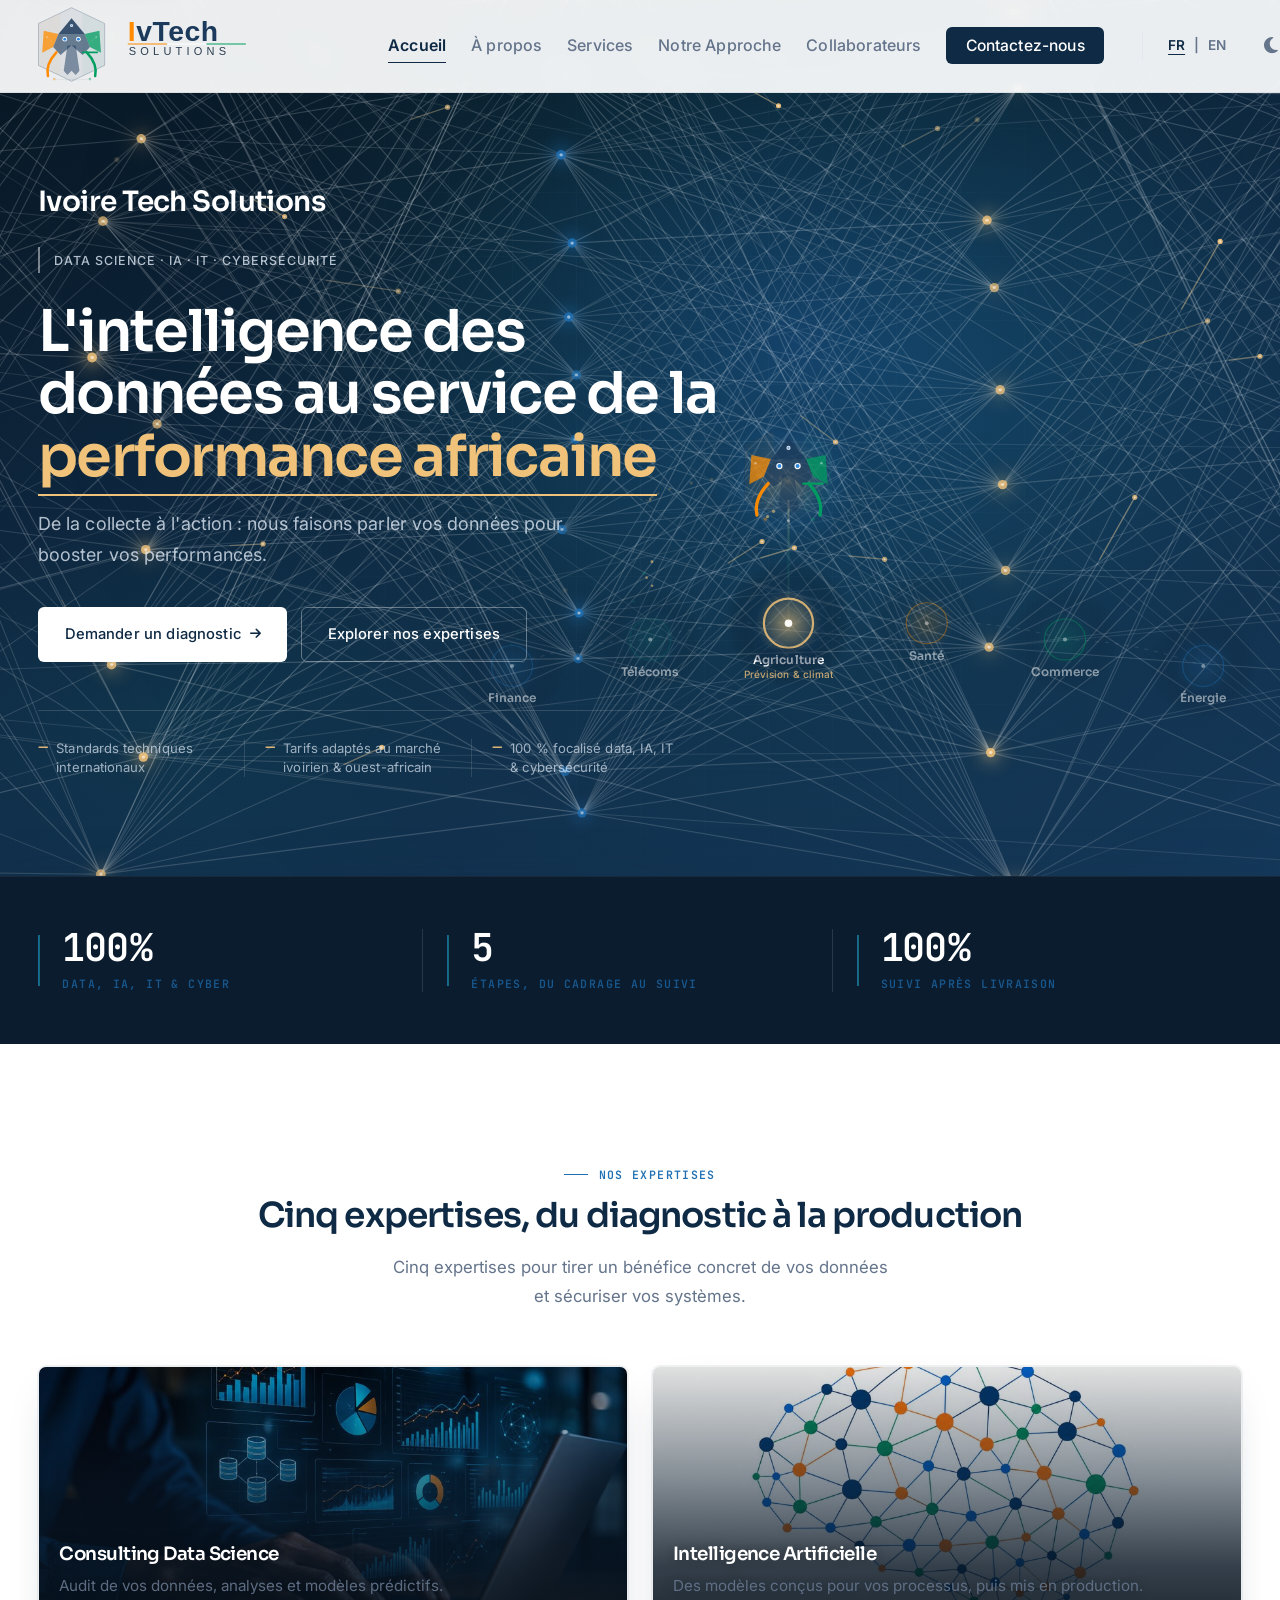
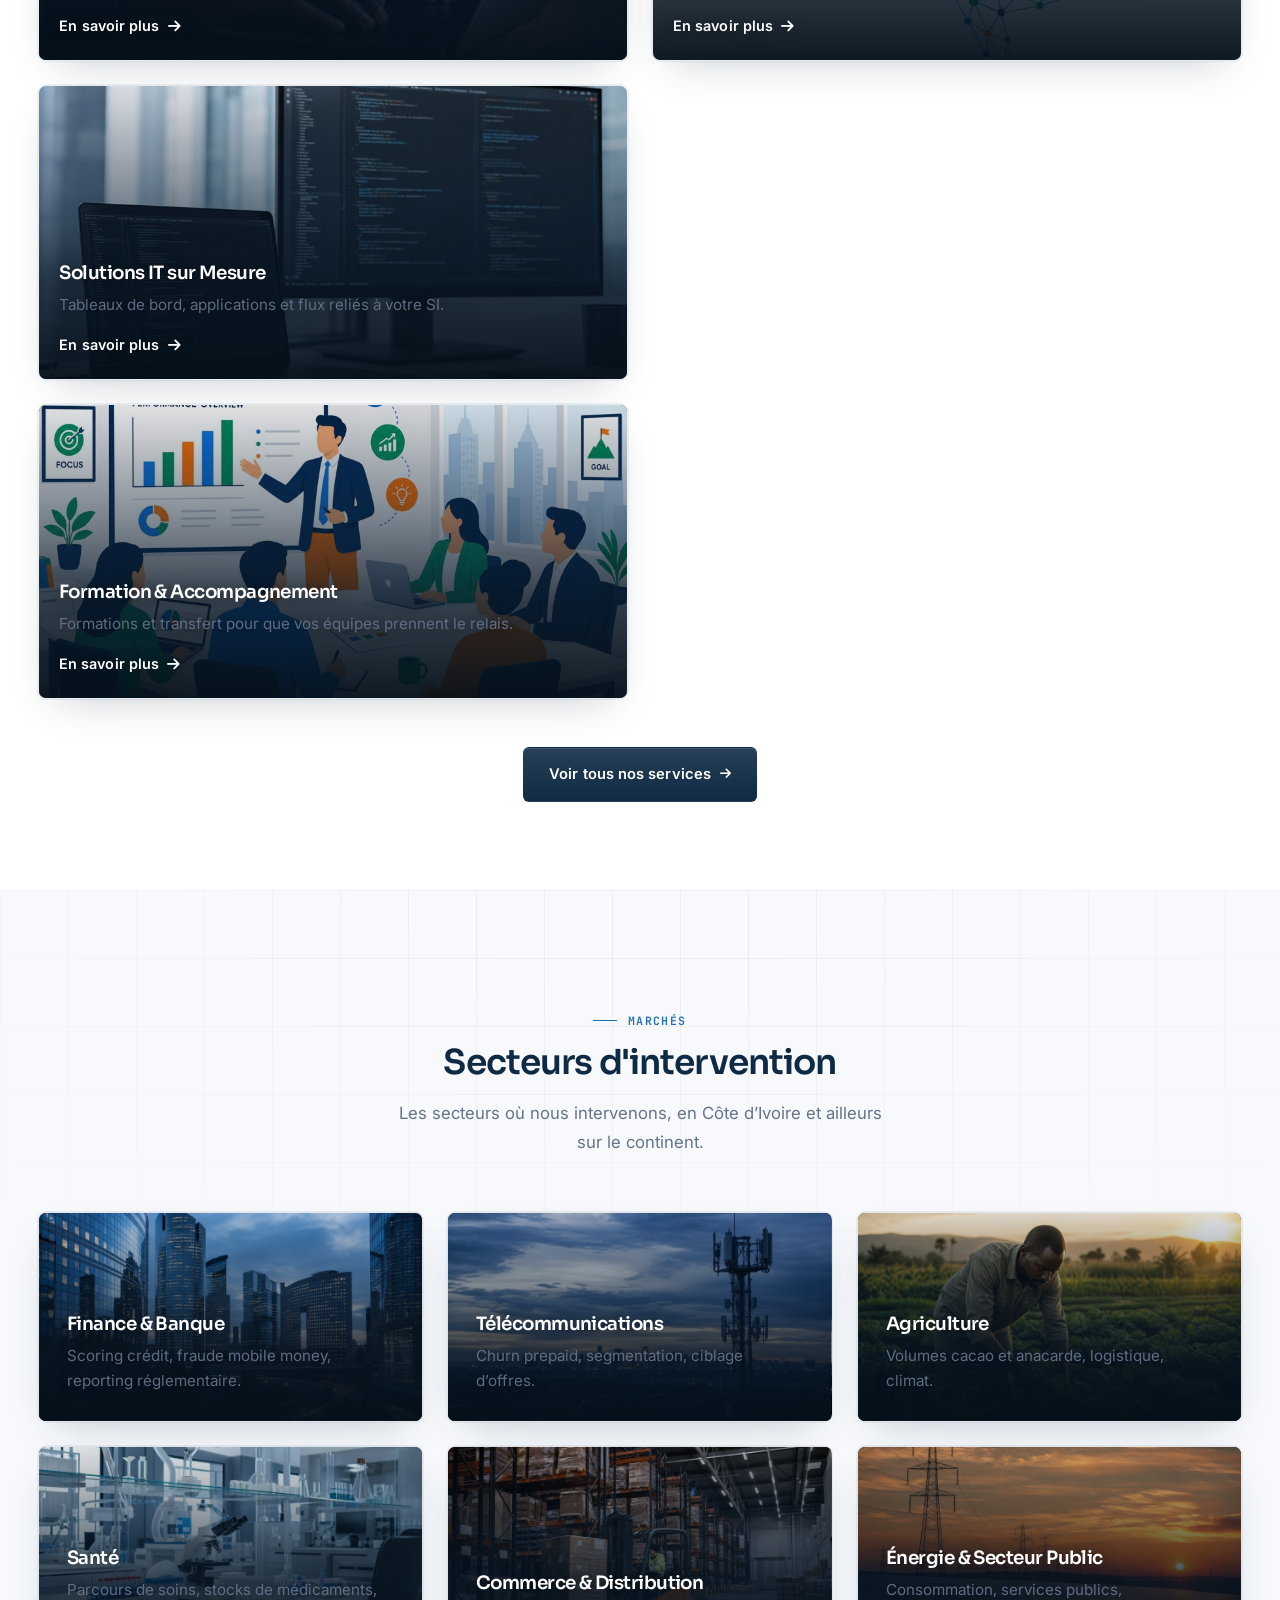
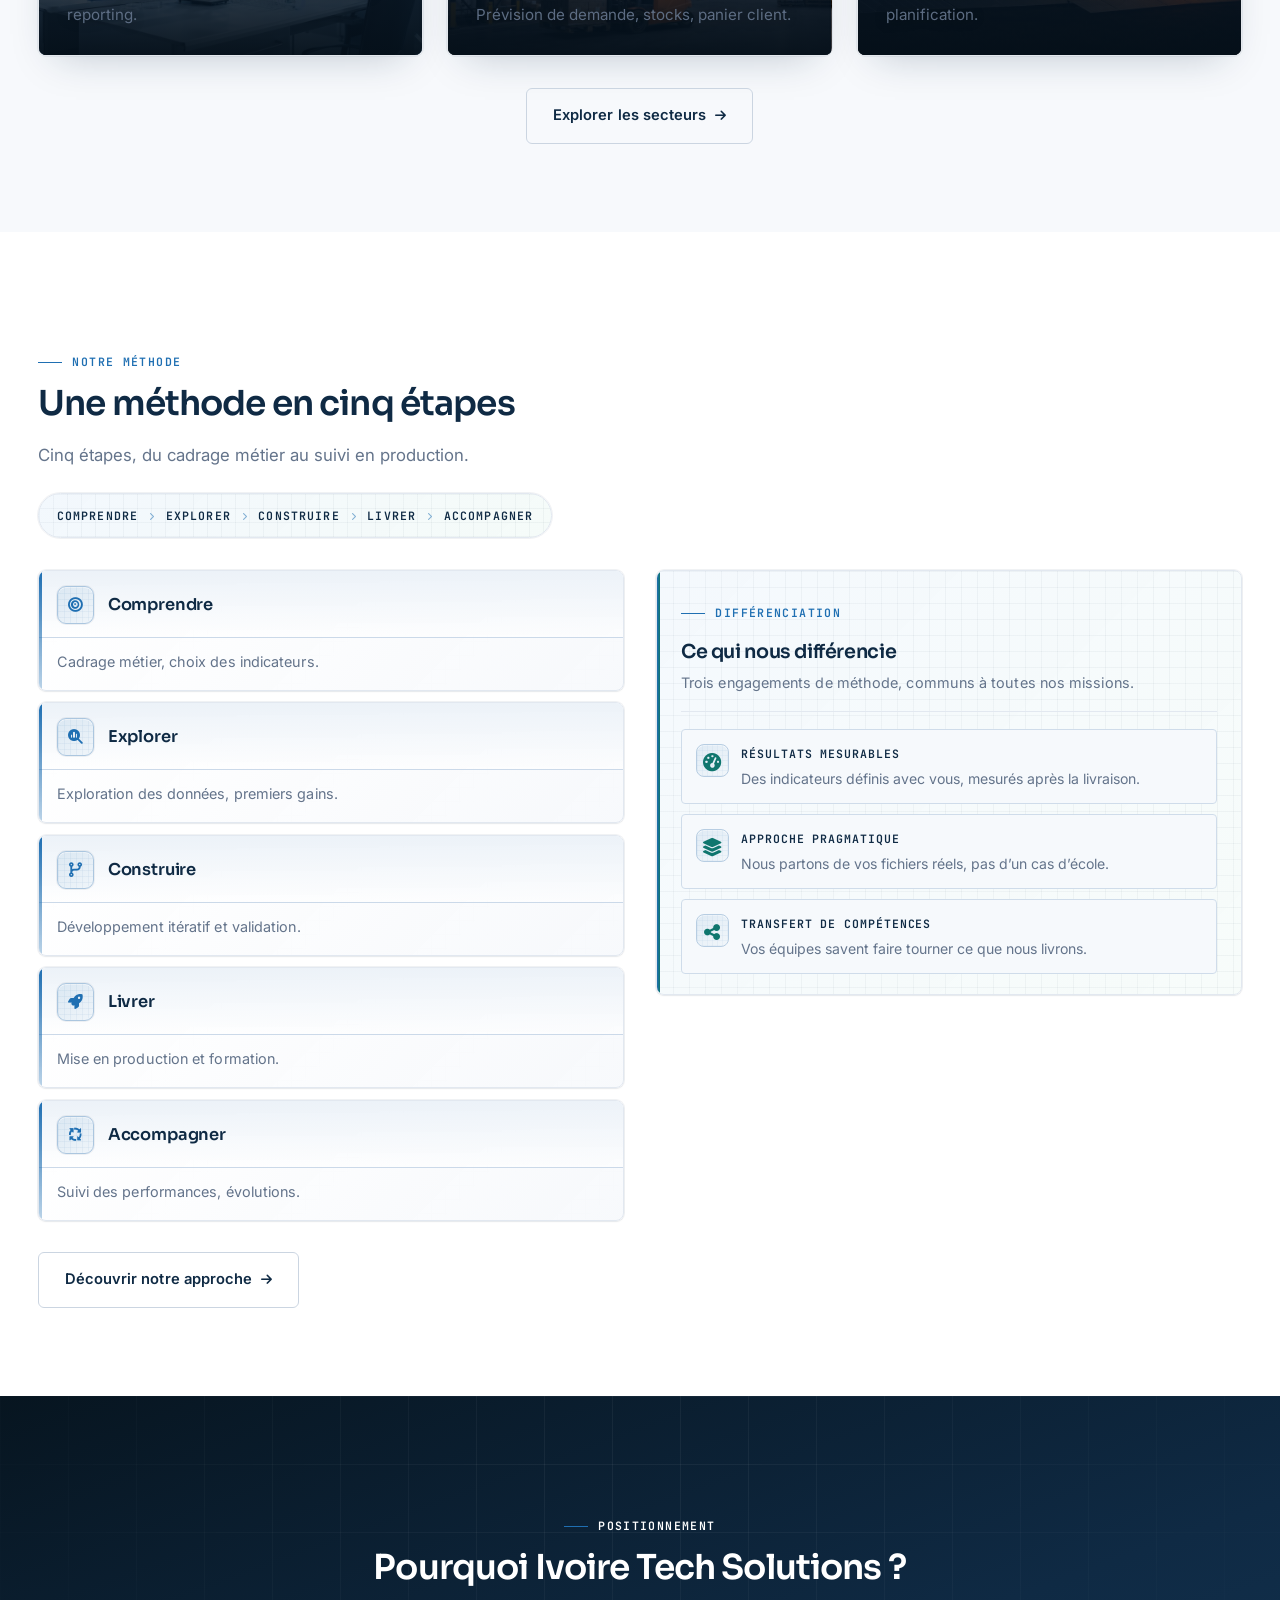
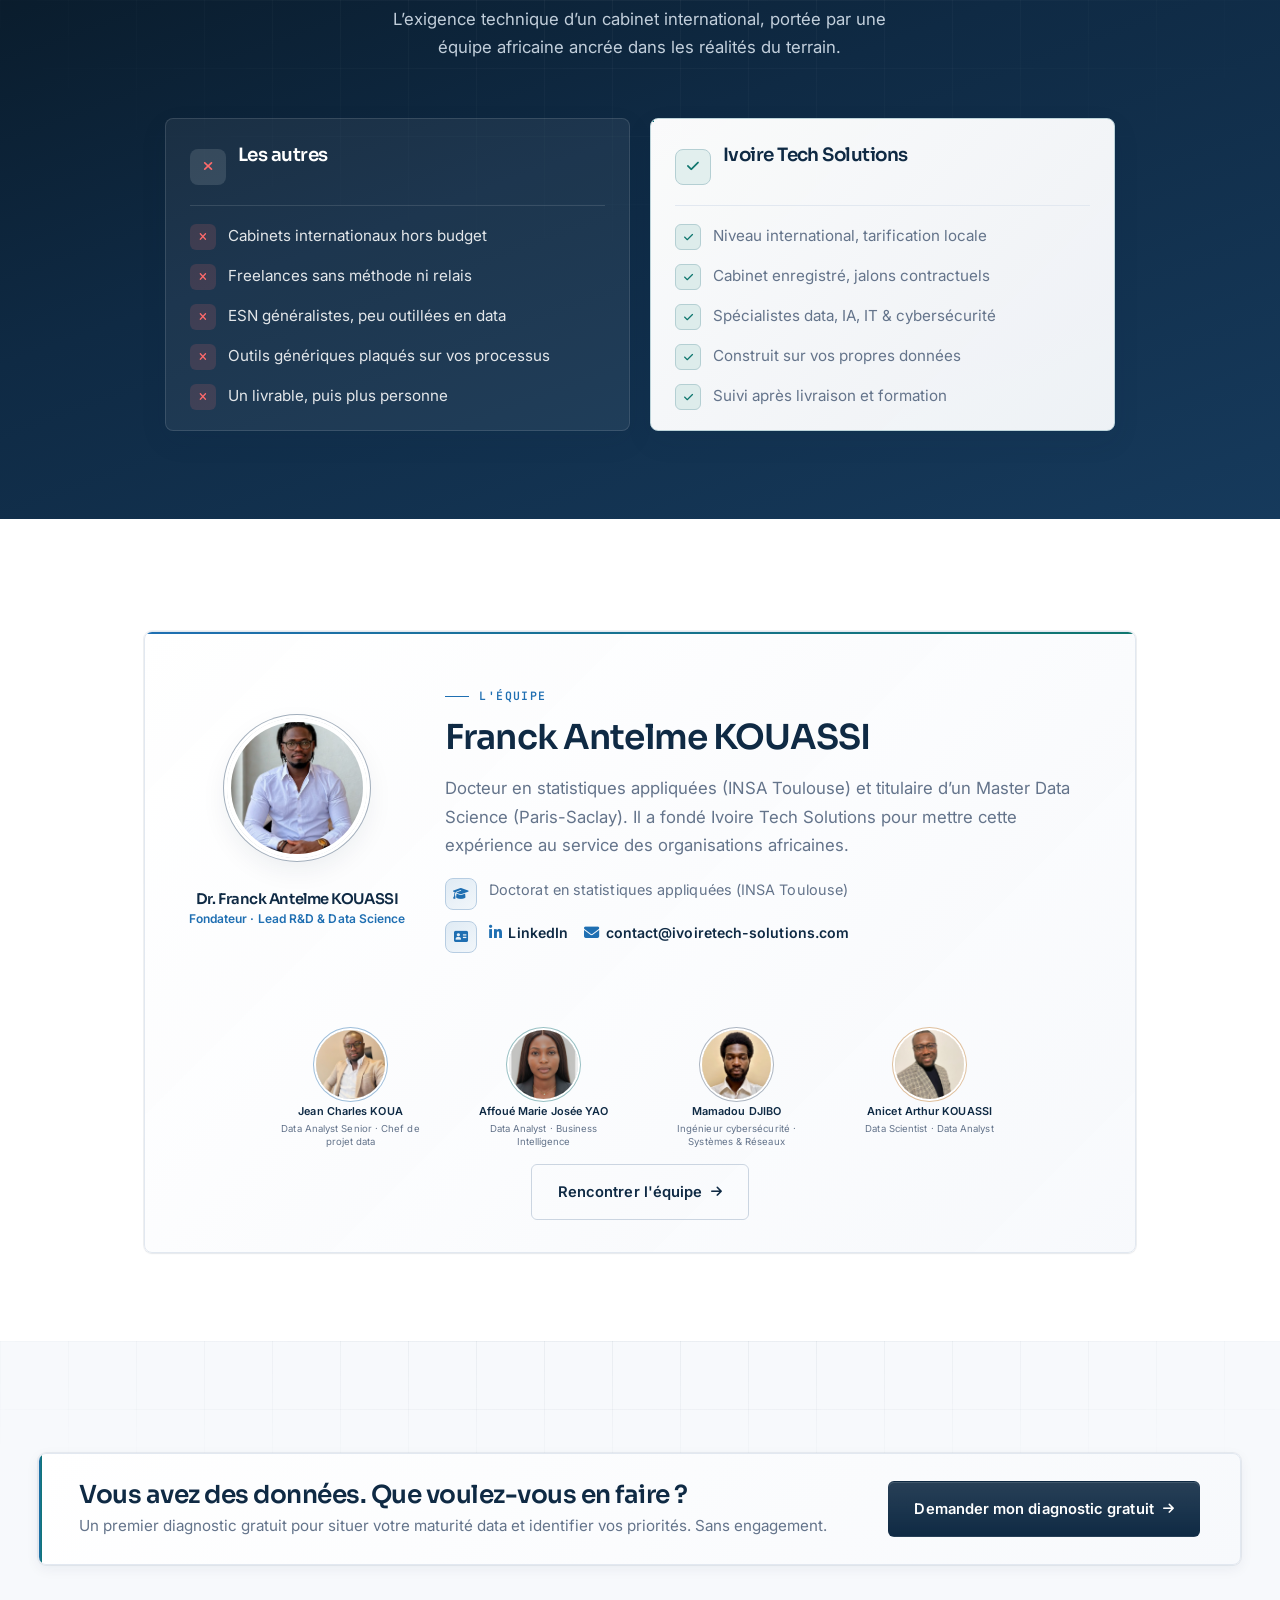
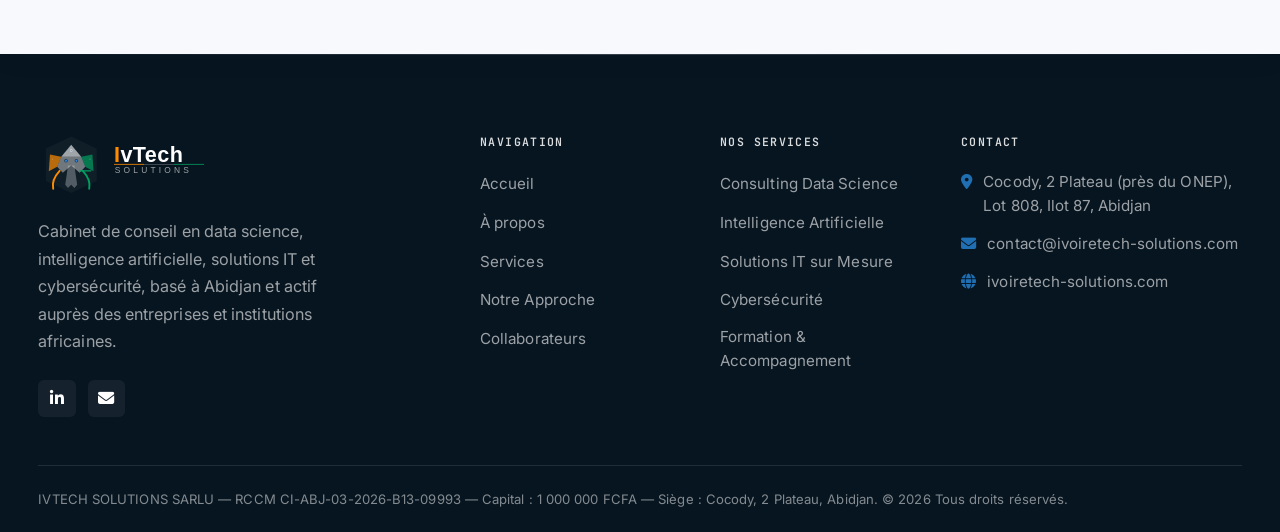
==== index.html @ dbf8f5e9 "Add GA4 and on-page SEO so Analytics can detect the live tag. Install the measurement ID, hreflang, " ====
<!DOCTYPE html>
<html lang="fr">
<head>
    <meta charset="UTF-8">
    <meta name="viewport" content="width=device-width, initial-scale=1.0">
    <title>Ivoire Tech Solutions — Data Science, IA, IT & Cybersécurité à Abidjan</title>
    <meta name="description" content="Cabinet de conseil en data science, IA, solutions IT et cybersécurité basé à Abidjan. Nous accompagnons banques, télécoms, agro-industries, santé, distribution et secteur public en Côte d'Ivoire et en Afrique.">
    <meta name="author" content="Ivoire Tech Solutions">
    <meta name="theme-color" content="#1B3A5C">
    <link rel="canonical" href="https://ivoiretech-solutions.com/">
    <link rel="alternate" hreflang="fr" href="https://ivoiretech-solutions.com/">
    <link rel="alternate" hreflang="en" href="https://ivoiretech-solutions.com/">
    <link rel="alternate" hreflang="x-default" href="https://ivoiretech-solutions.com/">

    <!-- Google Analytics 4 -->
    <script async src="https://www.googletagmanager.com/gtag/js?id=G-QCHPCYMG7C"></script>
    <script>
      window.dataLayer = window.dataLayer || [];
      function gtag(){dataLayer.push(arguments);}
      gtag('js', new Date());
      gtag('config', 'G-QCHPCYMG7C');
    </script>

    <!-- Open Graph / Twitter -->
    <meta property="og:type" content="website">
    <meta property="og:title" content="Ivoire Tech Solutions — L'intelligence des données au service de la performance africaine">
    <meta property="og:description" content="Data science, intelligence artificielle, solutions IT et cybersécurité sur mesure pour les entreprises africaines. Basé à Abidjan, Côte d'Ivoire.">
    <meta property="og:url" content="https://ivoiretech-solutions.com/">
    <meta property="og:image" content="https://ivoiretech-solutions.com/assets/images/og-banner.jpg">
    <meta property="og:image:width" content="1200">
    <meta property="og:image:height" content="630">
    <meta property="og:locale" content="fr_FR">
    <meta name="twitter:card" content="summary_large_image">
    <meta name="twitter:title" content="Ivoire Tech Solutions — Data Science, IA, IT & Cybersécurité">
    <meta name="twitter:description" content="L'intelligence des données au service de la performance africaine.">
    <meta name="twitter:image" content="https://ivoiretech-solutions.com/assets/images/og-banner.jpg">

    <!-- Favicon -->
    <link rel="icon" type="image/svg+xml" href="assets/images/IvTech-Logo-Favicon.svg">

    <!-- Fonts -->
    <link rel="preconnect" href="https://fonts.googleapis.com">
    <link rel="preconnect" href="https://fonts.gstatic.com" crossorigin>
    <link href="https://fonts.googleapis.com/css2?family=Inter:wght@400;500;600;700&family=JetBrains+Mono:wght@400;500;600&family=Sora:wght@600;700;800&display=swap" rel="stylesheet">

    <link rel="preconnect" href="https://cdnjs.cloudflare.com" crossorigin>

    <!-- Font Awesome -->
    <link rel="stylesheet" href="https://cdnjs.cloudflare.com/ajax/libs/font-awesome/6.5.1/css/all.min.css">

    <!-- CSS -->
    <link rel="stylesheet" href="assets/css/style.css?v=20260825-cvpagepage">

    <!-- Données structurées -->
    <script type="application/ld+json">
    {
      "@context": "https://schema.org",
      "@type": "ProfessionalService",
      "name": "Ivoire Tech Solutions",
      "legalName": "IVTECH SOLUTIONS",
      "description": "Cabinet de consulting spécialisé en data science, intelligence artificielle, solutions IT sur mesure et cybersécurité.",
      "url": "https://ivoiretech-solutions.com/",
      "logo": "https://ivoiretech-solutions.com/assets/images/IvTech-Logo-Symbole-Couleur.svg",
      "identifier": {
        "@type": "PropertyValue",
        "propertyID": "RCCM",
        "value": "CI-ABJ-03-2026-B13-09993"
      },
      "contactPoint": { "@type": "ContactPoint", "contactType": "customer service", "url": "https://ivoiretech-solutions.com/contact.html" },
      "founder": { "@type": "Person", "name": "Dr. Franck Antelme KOUASSI" },
      "areaServed": ["Côte d'Ivoire", "Afrique de l'Ouest", "Afrique francophone"],
      "address": {
        "@type": "PostalAddress",
        "streetAddress": "2 Plateau, près du ONEP, Lot 808, Ilot 87",
        "addressLocality": "Cocody, Abidjan",
        "addressCountry": "CI"
      },
      "sameAs": [
        "https://www.linkedin.com/company/ivtech-solutions",
        "https://www.linkedin.com/in/FAKouassi"
      ]
    }
    </script>
</head>
<body>
    <a class="skip-link" href="#main-content">Aller au contenu</a>
    <!-- Header -->
    <header class="header" id="header">
        <div class="container">
            <nav class="nav" aria-label="Navigation principale">
                <a href="index.html" class="nav__logo" aria-label="Accueil Ivoire Tech Solutions">
                    <img src="assets/images/IvTech-Logo-Horizontal-Couleur.svg" alt="Ivoire Tech Solutions" width="220" height="82" decoding="async">
                </a>
                <div class="nav__menu" id="nav-menu">
                    <ul class="nav__list">
                        <li class="nav__item"><a href="index.html" class="nav__link active" data-i18n="nav_home">Accueil</a></li>
                        <li class="nav__item"><a href="a-propos.html" class="nav__link" data-i18n="nav_about">À propos</a></li>
                        <li class="nav__item"><a href="services.html" class="nav__link" data-i18n="nav_services">Services</a></li>
                        <li class="nav__item"><a href="approche.html" class="nav__link" data-i18n="nav_approach">Notre Approche</a></li>
                        <li class="nav__item"><a href="collaborateurs.html" class="nav__link" data-i18n="nav_team">Collaborateurs</a></li>
                        <li class="nav__item"><a href="contact.html" class="nav__link nav__cta" data-i18n="nav_contact">Contactez-nous</a></li>
                        <li class="nav__item">
                            <div class="nav__lang" role="group" aria-label="Langue">
                                <button type="button" class="lang__link" data-lang="fr" onclick="setLanguage('fr')">FR</button>
                                <span class="nav__lang-sep" aria-hidden="true">|</span>
                                <button type="button" class="lang__link" data-lang="en" onclick="setLanguage('en')">EN</button>
                            </div>
                        </li>
                        <li class="nav__item">
                            <button type="button" class="nav__theme" id="theme-button" aria-label="Activer le thème sombre"><i class="fas fa-moon" aria-hidden="true"></i></button>
                        </li>
                    </ul>
                    <button type="button" class="nav__close" id="nav-close" aria-label="Fermer le menu"><i class="fas fa-times" aria-hidden="true"></i></button>
                </div>
                <button type="button" class="nav__toggle" id="nav-toggle" aria-label="Ouvrir le menu" aria-controls="nav-menu" aria-expanded="false"><i class="fas fa-bars" aria-hidden="true"></i></button>
            </nav>
        </div>
    </header>

    <main id="main-content">
        <!-- Hero -->
        <section class="hero" id="accueil">
            <canvas class="hero__canvas" id="hero-canvas" data-logo="assets/images/IvTech-Logo-Symbole-Couleur.svg" aria-hidden="true"></canvas>
            <div class="container">
                <div class="hero__grid">
                    <div class="hero__content">
                        <p class="hero__eyebrow" data-aos="fade-up">Ivoire Tech Solutions</p>
                        <span class="hero__badge" data-aos="fade-up" data-aos-delay="40"><span data-i18n="hero_badge">Data Science · IA · Solutions IT</span></span>
                        <h1 class="hero__title" data-aos="fade-up" data-aos-delay="80" data-i18n="hero_title">L'intelligence des données au service de la <span class="accent">performance africaine</span></h1>
                        <p class="hero__subtitle" data-aos="fade-up" data-aos-delay="160" data-i18n="hero_subtitle">De la collecte à l'action : nous faisons parler vos données pour booster vos performances.</p>
                        <div class="hero__cta" data-aos="fade-up" data-aos-delay="240">
                            <a href="contact.html" class="btn btn--primary"><span data-i18n="hero_btn_contact">Demander un diagnostic</span> <i class="fas fa-arrow-right" aria-hidden="true"></i></a>
                            <a href="services.html" class="btn btn--secondary" data-i18n="hero_btn_services">Explorer nos expertises</a>
                        </div>
                        <div class="hero__trust" data-aos="fade-up" data-aos-delay="320">
                            <span><i class="fas fa-minus" aria-hidden="true"></i> <span data-i18n="hero_trust1">Standards techniques internationaux</span></span>
                            <span><i class="fas fa-minus" aria-hidden="true"></i> <span data-i18n="hero_trust2">Tarifs adaptés au marché ivoirien & ouest-africain</span></span>
                            <span><i class="fas fa-minus" aria-hidden="true"></i> <span data-i18n="hero_trust3">100 % focalisé Data Science & IA</span></span>
                        </div>
                    </div>
                </div>
            </div>
        </section>

        <!-- Conteneur glissant -->
        <div class="content-wrapper home-page">

            <!-- Stats -->
            <section class="stats">
                <div class="container">
                    <div class="stats__grid">
                        <div class="stat__item" data-aos="fade-up">
                            <div class="stat__number"><span class="counter" data-target="100">100</span><span>%</span></div>
                            <div class="stat__label" data-i18n="stat1_label">Data, IA & IT</div>
                        </div>
                        <div class="stat__item" data-aos="fade-up" data-aos-delay="100">
                            <div class="stat__number"><span class="counter" data-target="5">5</span></div>
                            <div class="stat__label" data-i18n="stat3_label">Étapes, du cadrage au suivi</div>
                        </div>
                        <div class="stat__item" data-aos="fade-up" data-aos-delay="200">
                            <div class="stat__number"><span class="counter" data-target="100">100</span><span>%</span></div>
                            <div class="stat__label" data-i18n="stat4_label">Suivi après livraison</div>
                        </div>
                    </div>
                </div>
            </section>

            <!-- Services -->
            <section class="section bg-white" id="services">
                <div class="container">
                    <div class="section__header" data-aos="fade-up">
                        <span class="section__subtitle" data-i18n="sec_exp">Nos expertises</span>
                        <h2 class="section__title" data-i18n="sec_srv">Cinq expertises, du diagnostic à la production</h2>
                        <p class="section__description" data-i18n="home_srv_d">Cinq expertises pour tirer un bénéfice concret de vos données et sécuriser vos systèmes.</p>
                    </div>
                    <div class="services__grid">
                        <a href="services.html#data-science" class="media-card" data-aos="fade-up">
                            <img class="media-card__img" src="assets/images/svc-data-science.jpg" alt="Consulting Data Science" loading="lazy">
                            <span class="media-card__overlay"></span>
                            <div class="media-card__body">
                                <h3 data-i18n="srv1_t">Consulting Data Science</h3>
                                <p data-i18n="home_srv1_d">Audit de vos données, analyses et modèles prédictifs.</p>
                                <span class="media-card__link"><span data-i18n="srv_link">En savoir plus</span> <i class="fas fa-arrow-right"></i></span>
                            </div>
                        </a>
                        <a href="services.html#ia" class="media-card" data-aos="fade-up" data-aos-delay="100">
                            <img class="media-card__img" src="assets/images/svc-ia.jpg" alt="Intelligence Artificielle" loading="lazy">
                            <span class="media-card__overlay"></span>
                            <div class="media-card__body">
                                <h3 data-i18n="srv2_t">Intelligence Artificielle</h3>
                                <p data-i18n="home_srv2_d">Des modèles conçus pour vos processus, puis mis en production.</p>
                                <span class="media-card__link"><span data-i18n="srv_link">En savoir plus</span> <i class="fas fa-arrow-right"></i></span>
                            </div>
                        </a>
                        <a href="services.html#it" class="media-card" data-aos="fade-up" data-aos-delay="200">
                            <img class="media-card__img" src="assets/images/svc-it.jpg" alt="Solutions IT sur Mesure" loading="lazy">
                            <span class="media-card__overlay"></span>
                            <div class="media-card__body">
                                <h3 data-i18n="srv3_t">Solutions IT sur Mesure</h3>
                                <p data-i18n="home_srv3_d">Tableaux de bord, applications et flux reliés à votre SI.</p>
                                <span class="media-card__link"><span data-i18n="srv_link">En savoir plus</span> <i class="fas fa-arrow-right"></i></span>
                            </div>
                        </a>
                        <a href="services.html#cybersecurite" class="media-card" data-aos="fade-up" data-aos-delay="250">
                            <img class="media-card__img" src="assets/images/svc-cybersecurite.jpg" alt="Cybersécurité" loading="lazy">
                            <span class="media-card__overlay"></span>
                            <div class="media-card__body">
                                <h3 data-i18n="srv5_t">Cybersécurité</h3>
                                <p data-i18n="home_srv5_d">Audit SI, durcissement des accès et supervision des vulnérabilités.</p>
                                <span class="media-card__link"><span data-i18n="srv_link">En savoir plus</span> <i class="fas fa-arrow-right"></i></span>
                            </div>
                        </a>
                        <a href="services.html#formation" class="media-card" data-aos="fade-up" data-aos-delay="300">
                            <img class="media-card__img" src="assets/images/svc-formation.jpg" alt="Formation & Accompagnement" loading="lazy">
                            <span class="media-card__overlay"></span>
                            <div class="media-card__body">
                                <h3 data-i18n="srv4_t">Formation & Accompagnement</h3>
                                <p data-i18n="home_srv4_d">Formations et transfert pour que vos équipes prennent le relais.</p>
                                <span class="media-card__link"><span data-i18n="srv_link">En savoir plus</span> <i class="fas fa-arrow-right"></i></span>
                            </div>
                        </a>
                    </div>
                    <div class="text-center mt-5" data-aos="fade-up">
                        <a href="services.html" class="btn btn--primary"><span data-i18n="btn_srv">Voir tous nos services</span> <i class="fas fa-arrow-right"></i></a>
                    </div>
                </div>
            </section>

            <!-- Secteurs -->
            <section class="section bg-light">
                <div class="container">
                    <div class="section__header" data-aos="fade-up">
                        <span class="section__subtitle" data-i18n="home_sect_sub">Marchés</span>
                        <h2 class="section__title" data-i18n="sec_sect">Secteurs d'intervention</h2>
                        <p class="section__description" data-i18n="home_sect_d">Les secteurs où nous intervenons, en Côte d’Ivoire et ailleurs sur le continent.</p>
                    </div>
                    <div class="grid sectors-grid">
                        <a href="services.html#finance" class="media-card media-card--sm" data-aos="fade-up">
                            <img class="media-card__img" src="assets/images/sect-finance.jpg" alt="Finance & Banque" loading="lazy">
                            <span class="media-card__overlay"></span>
                            <div class="media-card__body">
                                <h4 data-i18n="sect1_t">Finance & Banque</h4>
                                <p data-i18n="home_sect1_d">Scoring crédit, fraude mobile money, reporting réglementaire.</p>
                            </div>
                        </a>
                        <a href="services.html#telecom" class="media-card media-card--sm" data-aos="fade-up" data-aos-delay="80">
                            <img class="media-card__img" src="assets/images/sect-telecom.jpg" alt="Télécommunications" loading="lazy">
                            <span class="media-card__overlay"></span>
                            <div class="media-card__body">
                                <h4 data-i18n="sect2_t">Télécommunications</h4>
                                <p data-i18n="home_sect2_d">Churn prepaid, segmentation, ciblage d’offres.</p>
                            </div>
                        </a>
                        <a href="services.html#agri" class="media-card media-card--sm" data-aos="fade-up" data-aos-delay="160">
                            <img class="media-card__img" src="assets/images/sect-agri.jpg" alt="Agriculture" loading="lazy">
                            <span class="media-card__overlay"></span>
                            <div class="media-card__body">
                                <h4 data-i18n="sect3_t">Agriculture</h4>
                                <p data-i18n="home_sect3_d">Volumes cacao et anacarde, logistique, climat.</p>
                            </div>
                        </a>
                        <a href="services.html#sante" class="media-card media-card--sm" data-aos="fade-up">
                            <img class="media-card__img" src="assets/images/sect-sante.jpg" alt="Santé" loading="lazy">
                            <span class="media-card__overlay"></span>
                            <div class="media-card__body">
                                <h4 data-i18n="sect4_t">Santé</h4>
                                <p data-i18n="home_sect4_d">Parcours de soins, stocks de médicaments, reporting.</p>
                            </div>
                        </a>
                        <a href="services.html#commerce" class="media-card media-card--sm" data-aos="fade-up" data-aos-delay="80">
                            <img class="media-card__img" src="assets/images/sect-commerce.jpg" alt="Commerce & Distribution" loading="lazy">
                            <span class="media-card__overlay"></span>
                            <div class="media-card__body">
                                <h4 data-i18n="sect5_t">Commerce & Distribution</h4>
                                <p data-i18n="home_sect5_d">Prévision de demande, stocks, panier client.</p>
                            </div>
                        </a>
                        <a href="services.html#energie" class="media-card media-card--sm" data-aos="fade-up" data-aos-delay="160">
                            <img class="media-card__img" src="assets/images/sect-energie.jpg" alt="Énergie & Secteur Public" loading="lazy">
                            <span class="media-card__overlay"></span>
                            <div class="media-card__body">
                                <h4 data-i18n="sect6_t">Énergie & Secteur Public</h4>
                                <p data-i18n="home_sect6_d">Consommation, services publics, planification.</p>
                            </div>
                        </a>
                    </div>
                    <div class="text-center mt-4" data-aos="fade-up">
                        <a href="services.html#secteurs" class="btn btn--secondary"><span data-i18n="home_sect_cta">Explorer les secteurs</span> <i class="fas fa-arrow-right"></i></a>
                    </div>
                </div>
            </section>

            <!-- Méthode + différenciation -->
            <section class="process section bg-white home-section--meth" id="approche">
                <div class="container">
                    <div class="home-meth-intro" data-aos="fade-up">
                        <div class="section__header section__header--left home-meth-intro__header">
                            <span class="section__subtitle" data-i18n="sec_meth">Notre méthode</span>
                            <h2 class="section__title" data-i18n="sec_meth_t">Une méthode en cinq étapes</h2>
                            <p class="section__description section__description--left" data-i18n="home_meth_d">Cinq étapes, du cadrage métier au suivi en production.</p>
                        </div>
                        <div class="home__flow" aria-hidden="true">
                            <span class="home__flow-step" data-i18n="meth1_t">Comprendre</span>
                            <i class="fas fa-chevron-right"></i>
                            <span class="home__flow-step" data-i18n="meth2_t">Explorer</span>
                            <i class="fas fa-chevron-right"></i>
                            <span class="home__flow-step" data-i18n="meth3_t">Construire</span>
                            <i class="fas fa-chevron-right"></i>
                            <span class="home__flow-step" data-i18n="meth4_t">Livrer</span>
                            <i class="fas fa-chevron-right"></i>
                            <span class="home__flow-step" data-i18n="meth5_t">Accompagner</span>
                        </div>
                    </div>
                    <div class="split home-meth-split">
                        <div class="process__content">
                            <div class="process__steps process__steps--cards process__steps--home">
                                <article class="process__step process__step--1" data-aos="fade-up">
                                    <header class="step__head">
                                        <div class="step__icon" aria-hidden="true"><i class="fas fa-bullseye"></i></div>
                                        <div class="step__meta">
                                            <h3 data-i18n="meth1_t">Comprendre</h3>
                                        </div>
                                    </header>
                                    <p data-i18n="home_meth1_d">Cadrage métier, choix des indicateurs.</p>
                                </article>
                                <article class="process__step process__step--2" data-aos="fade-up" data-aos-delay="60">
                                    <header class="step__head">
                                        <div class="step__icon" aria-hidden="true"><i class="fas fa-magnifying-glass-chart"></i></div>
                                        <div class="step__meta">
                                            <h3 data-i18n="meth2_t">Explorer</h3>
                                        </div>
                                    </header>
                                    <p data-i18n="home_meth2_d">Exploration des données, premiers gains.</p>
                                </article>
                                <article class="process__step process__step--3" data-aos="fade-up" data-aos-delay="120">
                                    <header class="step__head">
                                        <div class="step__icon" aria-hidden="true"><i class="fas fa-code-branch"></i></div>
                                        <div class="step__meta">
                                            <h3 data-i18n="meth3_t">Construire</h3>
                                        </div>
                                    </header>
                                    <p data-i18n="home_meth3_d">Développement itératif et validation.</p>
                                </article>
                                <article class="process__step process__step--4" data-aos="fade-up" data-aos-delay="180">
                                    <header class="step__head">
                                        <div class="step__icon" aria-hidden="true"><i class="fas fa-rocket"></i></div>
                                        <div class="step__meta">
                                            <h3 data-i18n="meth4_t">Livrer</h3>
                                        </div>
                                    </header>
                                    <p data-i18n="home_meth4_d">Mise en production et formation.</p>
                                </article>
                                <article class="process__step process__step--5 process__step--last" data-aos="fade-up" data-aos-delay="240">
                                    <header class="step__head">
                                        <div class="step__icon" aria-hidden="true"><i class="fas fa-arrows-spin"></i></div>
                                        <div class="step__meta">
                                            <h3 data-i18n="meth5_t">Accompagner</h3>
                                        </div>
                                    </header>
                                    <p data-i18n="home_meth5_d">Suivi des performances, évolutions.</p>
                                </article>
                            </div>
                            <div class="mt-4" data-aos="fade-up">
                                <a href="approche.html" class="btn btn--secondary"><span data-i18n="btn_appr">Découvrir notre approche</span> <i class="fas fa-arrow-right"></i></a>
                            </div>
                        </div>
                        <aside class="home-meth-sidebar" data-aos="fade-left">
                            <div class="diff-panel diff-panel--home">
                                <div class="diff-panel__header">
                                    <span class="section__subtitle" data-i18n="approach_diff_sub">Différenciation</span>
                                    <h3 class="diff-panel__title" data-i18n="diff_t">Ce qui nous différencie</h3>
                                    <p class="diff-panel__intro" data-i18n="home_diff_intro">Trois engagements de méthode, communs à toutes nos missions.</p>
                                </div>
                                <ul class="check-list check-list--cards">
                                    <li class="diff-item diff-item--metrics">
                                        <span class="check-list__icon" aria-hidden="true"><i class="fas fa-gauge-high"></i></span>
                                        <div class="check-list__body">
                                            <strong data-i18n="diff1_t">Résultats mesurables</strong>
                                            <span class="check-list__desc" data-i18n="home_diff1_d">Des indicateurs définis avec vous, mesurés après la livraison.</span>
                                        </div>
                                    </li>
                                    <li class="diff-item diff-item--pragmatic">
                                        <span class="check-list__icon" aria-hidden="true"><i class="fas fa-layer-group"></i></span>
                                        <div class="check-list__body">
                                            <strong data-i18n="diff2_t">Approche pragmatique</strong>
                                            <span class="check-list__desc" data-i18n="home_diff2_d">Nous partons de vos fichiers réels, pas d’un cas d’école.</span>
                                        </div>
                                    </li>
                                    <li class="diff-item diff-item--transfer">
                                        <span class="check-list__icon" aria-hidden="true"><i class="fas fa-share-nodes"></i></span>
                                        <div class="check-list__body">
                                            <strong data-i18n="diff3_t">Transfert de compétences</strong>
                                            <span class="check-list__desc" data-i18n="home_diff3_d">Vos équipes savent faire tourner ce que nous livrons.</span>
                                        </div>
                                    </li>
                                </ul>
                            </div>
                        </aside>
                    </div>
                </div>
            </section>

            <!-- Pourquoi nous -->
            <section class="compare section home-section--compare">
                <div class="container">
                    <div class="section__header" data-aos="fade-up">
                        <span class="section__subtitle" data-i18n="home_why_sub">Positionnement</span>
                        <h2 class="section__title" data-i18n="sec_why">Pourquoi Ivoire Tech Solutions ?</h2>
                        <p class="section__description" data-i18n="home_why_d">L’exigence technique d’un cabinet international, portée par une équipe africaine ancrée dans les réalités du terrain.</p>
                    </div>
                    <div class="compare__grid compare__grid--tech">
                        <div class="compare__card compare__card--them" data-aos="fade-right">
                            <div class="compare__card-head">
                                <span class="compare__card-icon" aria-hidden="true"><i class="fas fa-xmark"></i></span>
                                <h3 data-i18n="why_them">Les autres</h3>
                            </div>
                            <ul class="compare-list">
                                <li><span class="compare-list__icon compare-list__icon--no" aria-hidden="true"><i class="fas fa-times"></i></span><span data-i18n="home_them1">Cabinets internationaux hors budget</span></li>
                                <li><span class="compare-list__icon compare-list__icon--no" aria-hidden="true"><i class="fas fa-times"></i></span><span data-i18n="home_them2">Freelances sans méthode ni relais</span></li>
                                <li><span class="compare-list__icon compare-list__icon--no" aria-hidden="true"><i class="fas fa-times"></i></span><span data-i18n="home_them3">ESN généralistes, peu outillées en data</span></li>
                                <li><span class="compare-list__icon compare-list__icon--no" aria-hidden="true"><i class="fas fa-times"></i></span><span data-i18n="home_them4">Outils génériques plaqués sur vos processus</span></li>
                                <li><span class="compare-list__icon compare-list__icon--no" aria-hidden="true"><i class="fas fa-times"></i></span><span data-i18n="home_them5">Un livrable, puis plus personne</span></li>
                            </ul>
                        </div>
                        <div class="compare__card compare__card--us" data-aos="fade-left">
                            <div class="compare__card-head">
                                <span class="compare__card-icon compare__card-icon--yes" aria-hidden="true"><i class="fas fa-check"></i></span>
                                <h3 data-i18n="why_us">Ivoire Tech Solutions</h3>
                            </div>
                            <ul class="compare-list">
                                <li><span class="compare-list__icon compare-list__icon--yes" aria-hidden="true"><i class="fas fa-check"></i></span><span data-i18n="home_us1">Niveau international, tarification locale</span></li>
                                <li><span class="compare-list__icon compare-list__icon--yes" aria-hidden="true"><i class="fas fa-check"></i></span><span data-i18n="home_us2">Cabinet enregistré, jalons contractuels</span></li>
                                <li><span class="compare-list__icon compare-list__icon--yes" aria-hidden="true"><i class="fas fa-check"></i></span><span data-i18n="home_us3">Spécialistes data, IA et IT</span></li>
                                <li><span class="compare-list__icon compare-list__icon--yes" aria-hidden="true"><i class="fas fa-check"></i></span><span data-i18n="home_us4">Construit sur vos propres données</span></li>
                                <li><span class="compare-list__icon compare-list__icon--yes" aria-hidden="true"><i class="fas fa-check"></i></span><span data-i18n="home_us5">Suivi après livraison et formation</span></li>
                            </ul>
                        </div>
                    </div>
                </div>
            </section>

            <!-- Équipe -->
            <section class="section bg-white home-section--team" id="collaborateurs">
                <div class="container">
                    <div class="home-team-panel" data-aos="fade-up">
                        <div class="home-team-grid">
                            <div class="home-team-panel__eyebrow">
                                <span class="section__subtitle" data-i18n="home_team_sub">L'équipe</span>
                            </div>
                            <div class="team__member home-team-panel__side">
                                <a href="collaborateurs.html#franck-kouassi" class="home-team-founder-link">
                                    <div class="member__image member__image--home">
                                        <img src="assets/colaborateurs/photo/photo-franck-antelme-kouassi.jpg?v=20260822" alt="Dr. Franck Antelme KOUASSI" onerror="this.parentElement.innerHTML='<div class=&quot;avatar-fallback&quot;>FK</div>'">
                                    </div>
                                </a>
                                <div class="member__info text-center">
                                    <h3>Dr. Franck Antelme KOUASSI</h3>
                                    <p data-i18n="team_role">Fondateur · Lead R&amp;D &amp; Data Science</p>
                                </div>
                            </div>
                            <div class="home-team-panel__body">
                                <h2 class="section__title home-team-panel__name">Franck Antelme KOUASSI</h2>
                                <p class="text-muted home-team-teaser" data-i18n="home_team_p">Docteur en statistiques appliquées (INSA Toulouse) et titulaire d’un Master Data Science (Paris-Saclay). Il a fondé Ivoire Tech Solutions pour mettre cette expérience au service des organisations africaines.</p>
                                <ul class="home-team-highlights">
                                    <li><span class="home-team-highlight__icon" aria-hidden="true"><i class="fas fa-graduation-cap"></i></span><span data-i18n="team_h1">Doctorat en statistiques appliquées (INSA Toulouse)</span></li>
                                    <li class="home-team-highlights__contact">
                                        <span class="home-team-highlight__icon" aria-hidden="true"><i class="fas fa-address-card"></i></span>
                                        <div class="home-team-contact-block">
                                            <div class="home-team-contact">
                                                <a href="https://www.linkedin.com/in/FAKouassi" class="home-team-contact__link" target="_blank" rel="noopener"><i class="fab fa-linkedin-in" aria-hidden="true"></i><span>LinkedIn</span></a>
                                                <a href="#" class="js-protected-email home-team-contact__link" data-e="=02bj5ycu9Wa0VHbvNXLoNWZ0Vmcp9mdpBEdjFGdu92Y" data-show-text><i class="fas fa-envelope" aria-hidden="true"></i><span></span></a>
                                            </div>
                                        </div>
                                    </li>
                                </ul>
                            </div>
                            <div class="home-team-roster">
                                <div class="home-team-roster__grid">
                                    <a href="collaborateurs.html#jeancharleskoua" class="home-team-mini home-team-mini--koua" title="Jean Charles KOUA">
                                        <span class="home-team-mini__avatar">
                                            <img src="assets/colaborateurs/photo/photo-jeancharleskoua.jpg?v=20260823" alt="Jean Charles KOUA" width="64" height="64" decoding="async" onerror="this.parentElement.innerHTML='<span class=&quot;avatar-fallback avatar-fallback--sm&quot;>JK</span>'">
                                        </span>
                                        <span class="home-team-mini__name" data-i18n="colab_koua_name">Jean Charles KOUA</span>
                                        <span class="home-team-mini__role" data-i18n="colab_koua_role">Data Analyst Senior · Chef de projet data</span>
                                    </a>
                                    <a href="collaborateurs.html#affoue-yao" class="home-team-mini home-team-mini--yao" title="Affoué Marie Josée YAO">
                                        <span class="home-team-mini__avatar">
                                            <img src="assets/colaborateurs/photo/photo-affoue-marie-josee-yao.png" alt="Affoué Marie Josée YAO" width="64" height="64" decoding="async" onerror="this.parentElement.innerHTML='<span class=&quot;avatar-fallback avatar-fallback--sm&quot;>AY</span>'">
                                        </span>
                                        <span class="home-team-mini__name">Affoué Marie Josée YAO</span>
                                        <span class="home-team-mini__role" data-i18n="colab_yao_role">Data Analyst · Business Intelligence</span>
                                    </a>
                                    <a href="collaborateurs.html#mamadou-djibo" class="home-team-mini home-team-mini--djibo" title="Mamadou DJIBO">
                                        <span class="home-team-mini__avatar">
                                            <img src="assets/colaborateurs/photo/photo-Djibo-Mamadou.jpg" alt="Mamadou DJIBO" width="64" height="64" decoding="async" onerror="this.parentElement.innerHTML='<span class=&quot;avatar-fallback avatar-fallback--sm&quot;>MD</span>'">
                                        </span>
                                        <span class="home-team-mini__name">Mamadou DJIBO</span>
                                        <span class="home-team-mini__role" data-i18n="colab_djibo_role">Ingénieur cybersécurité · Systèmes &amp; Réseaux</span>
                                    </a>
                                    <a href="collaborateurs.html#anicet-arthur-kouassi" class="home-team-mini home-team-mini--arthur" title="Anicet Arthur KOUASSI">
                                        <span class="home-team-mini__avatar">
                                            <img src="assets/colaborateurs/photo/Photo-KOUASSI-Anicet-Arthur.jpg" alt="Anicet Arthur KOUASSI" width="64" height="64" decoding="async" onerror="this.parentElement.innerHTML='<span class=&quot;avatar-fallback avatar-fallback--sm&quot;>AK</span>'">
                                        </span>
                                        <span class="home-team-mini__name">Anicet Arthur KOUASSI</span>
                                        <span class="home-team-mini__role" data-i18n="colab_arthur_role">Data Scientist · Data Analyst</span>
                                    </a>
                                </div>
                            </div>
                            <div class="home-team-panel__actions">
                                <a href="collaborateurs.html" class="btn btn--secondary"><span data-i18n="btn_team">Rencontrer l'équipe</span> <i class="fas fa-arrow-right"></i></a>
                            </div>
                        </div>
                    </div>
                </div>
            </section>

            <!-- CTA final -->
            <section class="section bg-light home-section--cta">
                <div class="container">
                    <div class="page-cta home-page-cta" data-aos="fade-up">
                        <h2 data-i18n="cta_t">Vous avez des données. Que voulez-vous en faire ?</h2>
                        <p data-i18n="home_cta_d">Un premier diagnostic gratuit pour situer votre maturité data et identifier vos priorités. Sans engagement.</p>
                        <a href="contact.html" class="btn btn--primary"><span data-i18n="cta_btn">Demander mon diagnostic gratuit</span> <i class="fas fa-arrow-right"></i></a>
                    </div>
                </div>
            </section>
        </div>
    </main>

    <!-- Footer -->
    <footer class="footer">
        <div class="container">
            <div class="footer__top">
                <div class="footer__about" data-aos="fade-up">
                    <a href="index.html" class="footer__logo"><img src="assets/images/IvTech-Logo-Horizontal-FondSombre.svg" alt="Ivoire Tech Solutions"></a>
                    <p data-i18n="ft_desc">Cabinet de conseil en data science, intelligence artificielle et solutions IT, basé à Abidjan et actif auprès des entreprises et institutions africaines.</p>
                    <div class="footer__social">
                        <a href="https://linkedin.com/company/ivtech-solutions" target="_blank" rel="noopener" aria-label="LinkedIn"><i class="fab fa-linkedin-in"></i></a>
                        <a href="#" class="js-protected-email" data-e="=02bj5ycu9Wa0VHbvNXLoNWZ0Vmcp9mdpBEdjFGdu92Y" aria-label="Email"><i class="fas fa-envelope"></i></a>
                    </div>
                </div>
                <div class="footer__links" data-aos="fade-up" data-aos-delay="80">
                    <h3 class="footer__title" data-i18n="ft_links">Navigation</h3>
                    <ul class="footer__list">
                        <li><a href="index.html" data-i18n="nav_home">Accueil</a></li>
                        <li><a href="a-propos.html" data-i18n="nav_about">À propos</a></li>
                        <li><a href="services.html" data-i18n="nav_services">Services</a></li>
                        <li><a href="approche.html" data-i18n="nav_approach">Notre Approche</a></li>
                        <li><a href="collaborateurs.html" data-i18n="nav_team">Collaborateurs</a></li>
                    </ul>
                </div>
                <div class="footer__services" data-aos="fade-up" data-aos-delay="160">
                    <h3 class="footer__title" data-i18n="ft_srv">Nos services</h3>
                    <ul class="footer__list">
                        <li><a href="services.html#data-science" data-i18n="srv1_t">Consulting Data Science</a></li>
                        <li><a href="services.html#ia" data-i18n="srv2_t">Intelligence Artificielle</a></li>
                        <li><a href="services.html#it" data-i18n="srv3_t">Solutions IT sur Mesure</a></li>
                        <li><a href="services.html#cybersecurite" data-i18n="srv5_t">Cybersécurité</a></li>
                        <li><a href="services.html#formation" data-i18n="srv4_t">Formation & Accompagnement</a></li>
                    </ul>
                </div>
                <div class="footer__contact" data-aos="fade-up" data-aos-delay="240">
                    <h3 class="footer__title" data-i18n="ft_contact">Contact</h3>
                    <div class="footer__contact-item"><i class="fas fa-map-marker-alt"></i><span data-i18n="cont_addr_v">Cocody, 2 Plateau (près du ONEP), Lot 808, Ilot 87, Abidjan</span></div>
                    <div class="footer__contact-item"><i class="fas fa-envelope"></i><a href="#" class="js-protected-email" data-e="=02bj5ycu9Wa0VHbvNXLoNWZ0Vmcp9mdpBEdjFGdu92Y" data-show-text></a></div>
                    <div class="footer__contact-item"><i class="fas fa-globe"></i><a href="https://ivoiretech-solutions.com">ivoiretech-solutions.com</a></div>
                </div>
            </div>
            <div class="footer__bottom">
                <div class="footer__copyright">
                    <span data-i18n="ft_copy">IVTECH SOLUTIONS SARLU — RCCM CI-ABJ-03-2026-B13-09993 — Capital : 1 000 000 FCFA — Siège : Cocody, 2 Plateau, Abidjan.</span>
                    &copy; 2026 <span data-i18n="ft_rights">Tous droits réservés.</span>
                </div>
            </div>
        </div>
    </footer>

    <a href="#" class="scrollup" id="scroll-up" aria-label="Retour en haut"><i class="fas fa-arrow-up"></i></a>

    <script src="assets/js/security.js?v=20260822"></script>
    <script src="assets/js/i18n.js?v=20260825-cvpage"></script>
    <script src="assets/js/main.js?v=20260823-clean"></script>
    <script src="assets/js/hero-animation.js?v=20260816-motion"></script>
</body>
</html>
---- assets/css/style.css ----
/*
* IvTech Solutions — Design System
* Consulting Data Science — look & feel international
* Version: 3.0 — premium consulting
*/

/* ===== Variables CSS ===== */
:root {
    /* Couleurs de marque — usage mesuré (cabinet international) */
    --primary-color: #0F2A44;
    --primary-dark: #0A1C2E;
    --secondary-color: #D97706;    /* Accent chaud, ponctuel */
    --green-color: #0F766E;        /* Teal sobre */
    --accent-color: #1F6FB2;       /* Bleu data maîtrisé */
    --text-color: #1E293B;
    --text-light: #64748B;
    --light-color: #F7F9FC;
    --white: #ffffff;
    --black: #0F2A44;
    --gray-100: #F1F5F9;
    --gray-200: #E2E8F0;
    --gray-300: #CBD5E1;
    --gray-700: #334155;
    --success-color: #0F766E;
    --warning-color: #D97706;
    --danger-color: #DC2626;
    --surface-muted: #EEF3F8;
    --line-subtle: rgba(15, 42, 68, 0.08);

    /* Dégradés sobres */
    --gradient-brand: linear-gradient(135deg, #0F2A44 0%, #1A4A73 100%);
    --gradient-hero: linear-gradient(160deg, #071520 0%, #0F2A44 48%, #163A5C 100%);
    --gradient-accent: linear-gradient(90deg, #1F6FB2, #0F766E);

    /* Typographie */
    --body-font: 'Inter', -apple-system, BlinkMacSystemFont, 'Segoe UI', sans-serif;
    --heading-font: 'Sora', 'Inter', sans-serif;
    --mono-font: 'JetBrains Mono', ui-monospace, SFMono-Regular, Menlo, Consolas, monospace;
    --biggest-font-size: clamp(2.5rem, 5vw, 3.6rem);
    --h1-font-size: 2.4rem;
    --h2-font-size: clamp(1.75rem, 3vw, 2.15rem);
    --h3-font-size: 1.35rem;
    --h4-font-size: 1.15rem;
    --normal-font-size: 1.0125rem;
    --small-font-size: 0.875rem;
    --smaller-font-size: 0.75rem;

    /* Font Weight */
    --font-light: 300;
    --font-regular: 400;
    --font-medium: 500;
    --font-semi-bold: 600;
    --font-bold: 700;
    --font-extra-bold: 800;

    /* Marges */
    --mb-0-5: 0.5rem;
    --mb-0-75: 0.75rem;
    --mb-1: 1rem;
    --mb-1-5: 1.5rem;
    --mb-2: 2rem;
    --mb-2-5: 2.5rem;
    --mb-3: 3.5rem;

    /* Z-index */
    --z-tooltip: 10;
    --z-fixed: 100;
    --z-modal: 1000;

    /* Shadows — plus discrètes */
    --shadow-sm: 0 1px 2px rgba(15, 42, 68, 0.05);
    --shadow: 0 4px 14px rgba(15, 42, 68, 0.06);
    --shadow-md: 0 10px 28px rgba(15, 42, 68, 0.08);
    --shadow-lg: 0 18px 40px rgba(15, 42, 68, 0.1);
    --shadow-xl: 0 28px 60px rgba(15, 42, 68, 0.14);

    /* Border Radius — plus architecturé */
    --border-radius-sm: 0.25rem;
    --border-radius: 0.375rem;
    --border-radius-md: 0.5rem;
    --border-radius-lg: 0.75rem;
    --border-radius-full: 9999px;

    /* Transition */
    --transition: all 0.28s cubic-bezier(0.22, 1, 0.36, 1);

    /* === Couche « tech » (n'altère pas le hero) === */
    --accent-cyan: #22D3EE;
    --tech-ink: #071522;
    --tech-grid: rgba(15, 42, 68, 0.05);
    --tech-grid-strong: rgba(15, 42, 68, 0.085);
    --tech-border: rgba(15, 42, 68, 0.1);
    --tech-surface: rgba(255, 255, 255, 0.72);
    --shadow-ring: 0 0 0 1px rgba(15, 42, 68, 0.06);
    --shadow-tech: 0 16px 40px -18px rgba(15, 42, 68, 0.26);
    --shadow-tech-hover: 0 28px 62px -22px rgba(15, 42, 68, 0.36);
    --glow-accent: 0 0 0 1px color-mix(in srgb, var(--accent-color) 32%, transparent);
}

/* ===== Dark Theme ===== */
.dark-theme {
    --white: #0f1b29;
    --black: #f8fafc;
    --light-color: #0a121c;
    --text-color: #cbd5e1;
    --text-light: #94a3b8;
    --gray-100: #1e293b;
    --gray-200: #2a3a4d;
    --gray-300: #334155;
    --shadow-sm: 0 1px 3px 0 rgba(0, 0, 0, 0.4);
    --shadow: 0 4px 6px -1px rgba(0, 0, 0, 0.45);
    --shadow-md: 0 10px 15px -3px rgba(0, 0, 0, 0.5);
    --shadow-lg: 0 20px 35px -10px rgba(0, 0, 0, 0.6);

    /* Couche « tech » — variante sombre */
    --tech-grid: rgba(148, 190, 235, 0.06);
    --tech-grid-strong: rgba(148, 190, 235, 0.1);
    --tech-border: rgba(148, 190, 235, 0.14);
    --tech-surface: rgba(18, 33, 50, 0.68);
    --shadow-ring: 0 0 0 1px rgba(148, 190, 235, 0.1);
    --shadow-tech: 0 18px 44px -20px rgba(0, 0, 0, 0.7);
    --shadow-tech-hover: 0 30px 68px -22px rgba(0, 0, 0, 0.8);
}

.dark-theme .btn--primary,
.dark-theme .nav__cta,
.dark-theme .step__number,
.dark-theme .kpi,
.dark-theme .cta,
.dark-theme .cta h2 {
    color: #ffffff !important;
}

.dark-theme .footer {
    background-color: #060d15;
    color: #ffffff;
}
.dark-theme .footer__title,
.dark-theme .footer__logo {
    color: #ffffff;
}

/* ===== Base ===== */
* {
    margin: 0;
    padding: 0;
    box-sizing: border-box;
}

html {
    scroll-behavior: smooth;
    scroll-padding-top: 6rem;
}

body {
    font-family: var(--body-font);
    font-size: var(--normal-font-size);
    color: var(--text-color);
    background-color: var(--white);
    line-height: 1.7;
    overflow-x: hidden;
    -webkit-font-smoothing: antialiased;
    -moz-osx-font-smoothing: grayscale;
    transition: background-color 0.3s ease, color 0.3s ease;
    letter-spacing: 0.005em;
}

h1, h2, h3, h4, h5, h6 {
    font-family: var(--heading-font);
    font-weight: var(--font-semi-bold);
    color: var(--black);
    line-height: 1.18;
    letter-spacing: -0.03em;
}

a {
    text-decoration: none;
    color: var(--primary-color);
    transition: var(--transition);
}

a:hover {
    color: var(--accent-color);
}

ul {
    list-style: none;
}

img {
    max-width: 100%;
    height: auto;
    display: block;
}

button,
input,
textarea,
select {
    font-family: var(--body-font);
    font-size: var(--normal-font-size);
    border: none;
}

button {
    cursor: pointer;
}

:focus {
    outline: none;
}

:focus-visible {
    outline: 2px solid var(--accent-color);
    outline-offset: 3px;
}

.skip-link {
    position: absolute;
    left: 1rem;
    top: -100px;
    z-index: 2000;
    background: var(--primary-color);
    color: #fff;
    padding: 0.75rem 1.25rem;
    border-radius: var(--border-radius);
    font-weight: var(--font-semi-bold);
    box-shadow: var(--shadow-lg);
}

.skip-link:focus {
    top: 1rem;
    color: #fff;
}

::selection {
    background-color: var(--accent-color);
    color: #fff;
}

.section {
    padding: 7rem 0 5.5rem;
    position: relative;
}

.section__title {
    font-size: var(--h2-font-size);
    margin-bottom: var(--mb-1);
    text-align: center;
    font-weight: 600;
}

.section__subtitle {
    display: inline-flex;
    align-items: center;
    gap: 0.65rem;
    font-size: 0.72rem;
    color: var(--accent-color);
    text-transform: uppercase;
    font-weight: var(--font-semi-bold);
    letter-spacing: 0.16em;
    margin-bottom: 0.85rem;
    text-align: center;
}

.section__subtitle::before {
    content: '';
    width: 1.5rem;
    height: 1px;
    background: var(--accent-color);
}

.section__header {
    margin-bottom: var(--mb-3);
    text-align: center;
}

.section__header--left {
    text-align: left;
}

.section__header--left .section__title,
.section__header--left .section__subtitle {
    text-align: left;
}

.section__description {
    max-width: 640px;
    margin: 0 auto;
    text-align: center;
    color: var(--text-light);
    font-size: 1.05rem;
}

.section__description--left {
    text-align: left;
    margin-left: 0;
    margin-right: 0;
}

.text-muted { color: var(--text-light); }

.sectors-grid {
    grid-template-columns: repeat(auto-fit, minmax(300px, 1fr));
}

/* Accueil — densités & rythme */
.home-page .section__description {
    max-width: 32rem;
}

/* Cartes services accueil : bande image plus basse (hauteur = 2/3 de la largeur) */
.home-page .services__grid > .media-card {
    min-height: 0;
    aspect-ratio: 2 / 1;
}

.home-page .services__grid > .media-card .media-card__body {
    padding: 1.15rem 1.25rem 1.25rem;
}

.home-page .media-card__body p {
    font-size: 0.9rem;
    line-height: 1.45;
    opacity: 0.92;
}

.home-page .media-card--sm {
    min-height: 210px;
}

.home-page .media-card--sm .media-card__body p {
    font-size: 0.85rem;
    letter-spacing: 0.01em;
}

.home-page .process__steps--compact .process__step {
    margin-bottom: 1.15rem;
    padding-left: 4.25rem;
}

.home-page .process__steps--compact .step__number {
    width: 2.85rem;
    height: 2.85rem;
    font-size: 0.95rem;
}

.home-page .process__steps--compact .process__step::before {
    left: 1.35rem;
    top: 2.85rem;
}

.home-page .process__steps--compact .step__content h3 {
    font-size: 1.05rem;
    margin-bottom: 0.15rem;
}

.home-page .process__steps--compact .step__content p {
    font-size: 0.9rem;
    margin: 0;
}

.home-page .check-list li {
    margin-bottom: 1.1rem;
}

.home-page .check-list__desc {
    font-size: 0.92rem;
    color: var(--text-light);
}

.home-page .compare__card ul li {
    font-size: 0.95rem;
}

.home-page .home-team-teaser {
    font-size: 1.05rem;
    line-height: 1.7;
    max-width: 34rem;
}

.home-page .team__layout--home {
    align-items: center;
    gap: 2.5rem;
}

.home-page .stats {
    padding: 2.75rem 0;
}

.home-page .stat__label {
    font-size: 0.88rem;
    letter-spacing: 0.02em;
    text-transform: none;
}

.compare .section__description {
    color: rgba(226, 236, 247, 0.85);
}

.container {
    max-width: 1280px;
    margin-left: auto;
    margin-right: auto;
    padding: 0 clamp(1.25rem, 3vw, 2.75rem);
}

/* Écrans larges : le contenu respire davantage vers les bords */
@media screen and (min-width: 1600px) {
    .container { max-width: 1440px; }
}

@media screen and (min-width: 1920px) {
    .container { max-width: 1560px; }
}

/* ===== Layout ===== */
.grid {
    display: grid;
    gap: 1.5rem;
}

.flex {
    display: flex;
}

.flex-center {
    display: flex;
    align-items: center;
    justify-content: center;
}

/* ===== Buttons ===== */
.btn {
    display: inline-flex;
    align-items: center;
    justify-content: center;
    gap: 0.55rem;
    padding: 0.9rem 1.6rem;
    border-radius: var(--border-radius);
    font-weight: var(--font-medium);
    font-size: 0.92rem;
    letter-spacing: 0.01em;
    transition: var(--transition);
    text-align: center;
    white-space: nowrap;
    user-select: none;
    border: 1px solid transparent;
    cursor: pointer;
}

.btn i {
    font-size: 0.85em;
    transition: transform 0.3s ease;
}

.btn:hover i {
    transform: translateX(3px);
}

.btn--primary {
    background: var(--primary-color);
    color: #fff;
    box-shadow: none;
}

.btn--primary:hover {
    color: #fff;
    background: #163A5C;
    transform: translateY(-1px);
    box-shadow: var(--shadow-md);
}

.btn--secondary {
    background-color: transparent;
    color: var(--primary-color);
    border: 1px solid var(--gray-300);
}

.btn--secondary:hover {
    background-color: var(--primary-color);
    color: #fff;
    border-color: var(--primary-color);
    transform: translateY(-1px);
}

.btn--light {
    background-color: var(--white);
    color: var(--primary-color);
}

.btn--light:hover {
    color: var(--primary-color);
    transform: translateY(-3px);
    box-shadow: var(--shadow-lg);
}

.btn--white-outline {
    background-color: transparent;
    color: #fff;
    border: 1.5px solid rgba(255, 255, 255, 0.4);
}

.btn--white-outline:hover {
    background-color: #fff;
    color: var(--primary-color);
}

/* ===== Header ===== */
.header {
    position: fixed;
    top: 0;
    left: 0;
    width: 100%;
    background-color: rgba(255, 255, 255, 0.92);
    backdrop-filter: saturate(160%) blur(14px);
    -webkit-backdrop-filter: saturate(160%) blur(14px);
    z-index: var(--z-fixed);
    box-shadow: none;
    transition: var(--transition);
    border-bottom: 1px solid var(--line-subtle);
}

.dark-theme .header {
    background-color: rgba(10, 28, 46, 0.92);
}

.header.scrolled {
    box-shadow: var(--shadow-sm);
    border-bottom-color: var(--gray-200);
}

/* L'entête déborde légèrement les marges des autres pages (plus proche des bords) */
.header .container {
    max-width: 1440px;
    padding-inline: clamp(1.25rem, 2.2vw, 2rem);
}

@media screen and (min-width: 1600px) {
    .header .container { max-width: 1620px; }
}

@media screen and (min-width: 1920px) {
    .header .container { max-width: 1780px; }
}

.nav {
    height: 5.75rem;
    display: flex;
    justify-content: space-between;
    align-items: center;
    gap: 1.5rem;
}

.nav__logo {
    display: inline-flex;
    align-items: center;
    flex-shrink: 0;
}

.nav__logo img {
    height: 84px;
    width: auto;
    transition: var(--transition);
}

.header.scrolled .nav__logo img {
    height: 70px;
}

.nav__list {
    display: flex;
    flex-direction: row;
    column-gap: 1.55rem;
    align-items: center;
}

.nav__link {
    color: var(--text-light);
    font-weight: var(--font-medium);
    font-size: 1rem;
    letter-spacing: 0.01em;
    transition: var(--transition);
    position: relative;
    padding: 0.5rem 0;
    white-space: nowrap;
}

.nav__link::after {
    content: '';
    position: absolute;
    bottom: 0;
    left: 0;
    width: 0;
    height: 1px;
    background: var(--primary-color);
    transition: var(--transition);
}

.nav__link:hover,
.nav__link.active {
    color: var(--primary-color);
    font-weight: var(--font-semi-bold);
}

.dark-theme .nav__link:hover,
.dark-theme .nav__link.active {
    color: #fff;
}

.nav__link:hover::after,
.nav__link.active::after {
    width: 100%;
}

.nav__cta {
    background: var(--primary-color);
    color: #fff !important;
    padding: 0.55rem 1.2rem !important;
    border-radius: var(--border-radius);
    transition: var(--transition);
    box-shadow: none;
    font-size: 0.98rem !important;
}

.nav__cta:hover {
    background: #163A5C;
    transform: none;
    box-shadow: var(--shadow);
}

.nav__cta::after {
    display: none;
}

.nav__cta.active {
    background: #163A5C;
    box-shadow: var(--shadow);
    outline: 2px solid rgba(255, 255, 255, 0.35);
    outline-offset: 2px;
}

.nav__toggle,
.nav__close {
    font-size: 1.5rem;
    color: var(--primary-color);
    cursor: pointer;
    display: none;
    background: transparent;
    padding: 0.35rem;
    border-radius: var(--border-radius-sm);
    line-height: 1;
    align-items: center;
    justify-content: center;
}

.nav__theme {
    display: inline-flex;
    align-items: center;
    justify-content: center;
    font-size: 1.1rem;
    color: var(--primary-color);
    cursor: pointer;
    background: transparent;
    padding: 0.35rem;
    border-radius: var(--border-radius-sm);
    line-height: 1;
}

.nav__theme:hover {
    color: var(--accent-color);
}

.nav__lang-sep {
    color: var(--text-light);
}

/* Séparer visuellement les réglages (FR/EN + thème) des rubriques de navigation */
.nav__item:has(.nav__lang) {
    margin-left: 0.85rem;
    padding-left: 1.4rem;
    border-left: 1px solid var(--gray-200);
}

.dark-theme .nav__item:has(.nav__lang) {
    border-left-color: rgba(255, 255, 255, 0.15);
}

/* ===== Language Switcher ===== */
.nav__lang {
    display: flex;
    align-items: center;
    gap: 0.4rem;
    font-weight: var(--font-semi-bold);
    font-size: 0.85rem;
}

.lang__link {
    background: transparent;
    border: none;
    padding: 0.2rem 0.15rem;
    font: inherit;
    font-weight: var(--font-semi-bold);
    color: var(--text-light);
    transition: var(--transition);
    cursor: pointer;
}

.lang__link:hover,
.lang__link.active {
    color: var(--primary-color);
}

.lang__link.active {
    text-decoration: underline;
    text-underline-offset: 4px;
}

/* ===== Theme Button ===== */
#theme-button {
    cursor: pointer;
    font-size: 1.15rem;
    color: var(--text-light);
    transition: var(--transition);
    display: flex;
    align-items: center;
    width: 2.25rem;
    height: 2.25rem;
    justify-content: center;
    border-radius: 50%;
}
#theme-button:hover {
    color: var(--primary-color);
    background-color: var(--gray-100);
}

/* ===== Hero Section (Sticky Reveal Effect) ===== */
.hero {
    position: sticky;
    top: 0;
    min-height: 100vh;
    display: flex;
    align-items: center;
    background: var(--gradient-hero);
    z-index: 0;
    padding-top: 7.5rem;
    padding-bottom: 4rem;
    overflow: hidden;
}

/* Fond : profondeur sobre */
.hero::before {
    content: '';
    position: absolute;
    inset: 0;
    background-image:
        radial-gradient(ellipse 60% 50% at 70% 40%, rgba(31, 111, 178, 0.22), transparent 70%),
        radial-gradient(ellipse 40% 40% at 15% 80%, rgba(15, 118, 110, 0.12), transparent 60%);
    z-index: 0;
}

.hero::after {
    content: '';
    position: absolute;
    inset: 0;
    background-image:
        linear-gradient(rgba(255, 255, 255, 0.03) 1px, transparent 1px),
        linear-gradient(90deg, rgba(255, 255, 255, 0.03) 1px, transparent 1px);
    background-size: 64px 64px;
    mask-image: radial-gradient(circle at 55% 45%, #000 0%, transparent 72%);
    -webkit-mask-image: radial-gradient(circle at 55% 45%, #000 0%, transparent 72%);
    z-index: 0;
    pointer-events: none;
}

/* Canvas animé data science */
.hero__canvas {
    position: absolute;
    inset: 0;
    width: 100%;
    height: 100%;
    z-index: 1;
    pointer-events: none;
}

/* Icônes flottantes en arrière-plan */
.hero__bg-icons {
    position: absolute;
    inset: 0;
    z-index: 1;
    pointer-events: none;
    overflow: hidden;
}

.hero__bg-icon {
    position: absolute;
    font-size: 2.5rem;
    opacity: 0.04;
    color: #fff;
    animation: heroIconFloat 28s ease-in-out infinite;
}

.hero__bg-icon--1 { top: 18%; left: 8%; color: var(--accent-color); animation-delay: 0s; }
.hero__bg-icon--2 { top: 42%; left: 22%; color: var(--secondary-color); animation-delay: 4s; font-size: 2rem; }
.hero__bg-icon--3 { top: 28%; right: 18%; color: var(--green-color); animation-delay: 8s; font-size: 3rem; }
.hero__bg-icon--4 { bottom: 32%; left: 42%; color: var(--accent-color); animation-delay: 2s; font-size: 2.2rem; }
.hero__bg-icon--5 { bottom: 22%; right: 12%; color: var(--secondary-color); animation-delay: 6s; }

@keyframes heroIconFloat {
    0%, 100% { transform: translateY(0) rotate(0deg); opacity: 0.03; }
    50% { transform: translateY(-10px) rotate(3deg); opacity: 0.07; }
}

.hero .container {
    width: 100%;
    position: relative;
    z-index: 3;
}

.hero__content {
    position: relative;
    max-width: 100%;
    padding: 0;
    border-radius: 0;
    background: none;
    backdrop-filter: none;
    -webkit-backdrop-filter: none;
}

.hero__grid {
    display: block;
    max-width: 700px;
}

.hero__eyebrow {
    display: block;
    font-family: var(--heading-font);
    font-size: clamp(1.35rem, 2.4vw, 1.75rem);
    font-weight: 600;
    letter-spacing: -0.02em;
    color: #fff;
    margin-bottom: 1.25rem;
}

.hero__badge {
    display: inline-flex;
    align-items: center;
    gap: 0.55rem;
    background: transparent;
    border: none;
    border-left: 2px solid rgba(255, 255, 255, 0.45);
    color: rgba(226, 236, 247, 0.78);
    padding: 0.15rem 0 0.15rem 0.85rem;
    border-radius: 0;
    font-size: 0.78rem;
    font-weight: var(--font-medium);
    letter-spacing: 0.08em;
    text-transform: uppercase;
    margin-bottom: 1.75rem;
    backdrop-filter: none;
}

.hero__badge i {
    display: none;
}

.hero__title {
    font-size: var(--biggest-font-size);
    margin-bottom: 1.35rem;
    line-height: 1.08;
    color: #ffffff;
    font-weight: 600;
    max-width: 16ch;
}

.hero__title .accent {
    color: #F0C27A;
    background: none;
    -webkit-background-clip: unset;
    background-clip: unset;
    -webkit-text-fill-color: unset;
}

.hero__subtitle {
    font-size: 1.125rem;
    color: rgba(226, 236, 247, 0.78);
    margin-bottom: 2.25rem;
    max-width: 34rem;
    line-height: 1.7;
    font-weight: 400;
}

.hero__cta {
    display: flex;
    gap: 0.85rem;
    margin-bottom: 0;
    flex-wrap: wrap;
}

.hero__cta .btn--primary {
    background: #fff;
    color: var(--primary-color);
}

.hero__cta .btn--primary:hover {
    background: #F1F5F9;
    color: var(--primary-color);
    box-shadow: var(--shadow-md);
}

.hero__cta .btn--secondary {
    color: #fff;
    border-color: rgba(255, 255, 255, 0.35);
}

.hero__cta .btn--secondary:hover {
    background-color: rgba(255, 255, 255, 0.08);
    color: #fff;
    border-color: rgba(255, 255, 255, 0.55);
}

.hero__trust {
    display: flex;
    justify-content: flex-start;
    align-items: stretch;
    flex-wrap: nowrap;
    gap: 0;
    width: 100%;
    max-width: 640px;
    margin-top: 3rem;
    padding-top: 1.75rem;
    border-top: 1px solid rgba(255, 255, 255, 0.14);
    color: rgba(226, 236, 247, 0.68);
    font-size: 0.82rem;
}

.hero__trust > span {
    display: flex;
    align-items: flex-start;
    gap: 0.45rem;
    flex: 1 1 0;
    min-width: 0;
    padding-right: 1.25rem;
    margin-right: 1.25rem;
    border-right: 1px solid rgba(255, 255, 255, 0.12);
    line-height: 1.45;
}

.hero__trust > span:last-child {
    border-right: none;
    margin-right: 0;
    padding-right: 0;
}

.hero__trust > span:first-child,
.hero__trust > span:nth-child(2),
.hero__trust > span:last-child {
    justify-content: flex-start;
    text-align: left;
}

.hero__trust i {
    color: rgba(240, 194, 122, 0.9);
    flex-shrink: 0;
    margin-top: 0.15rem;
    font-size: 0.75rem;
}

.hero__panel {
    background: rgba(255, 255, 255, 0.08);
    border: 1px solid rgba(255, 255, 255, 0.16);
    border-radius: var(--border-radius-lg);
    padding: 1.5rem;
    box-shadow: var(--shadow-xl);
    backdrop-filter: blur(16px);
    -webkit-backdrop-filter: blur(16px);
    animation: float 6s ease-in-out infinite;
}

.hero__panel-head {
    display: flex;
    align-items: center;
    justify-content: space-between;
    margin-bottom: 1.25rem;
}

.hero__panel-title {
    color: #fff;
    font-size: 0.95rem;
    font-weight: var(--font-semi-bold);
    display: flex;
    align-items: center;
    gap: 0.5rem;
}

.hero__panel-title i { color: var(--accent-color); }

.hero__dots { display: flex; gap: 0.35rem; }
.hero__dots span {
    width: 8px; height: 8px; border-radius: 50%;
    background: rgba(255,255,255,0.25);
}
.hero__dots span:first-child { background: var(--secondary-color); }
.hero__dots span:nth-child(2) { background: var(--warning-color); }
.hero__dots span:last-child { background: var(--green-color); }

.hero__chart {
    display: flex;
    align-items: flex-end;
    gap: 0.6rem;
    height: 130px;
    padding: 0.5rem 0;
    margin-bottom: 1.25rem;
    border-bottom: 1px solid rgba(255,255,255,0.12);
}

.hero__bar {
    flex: 1;
    border-radius: 6px 6px 0 0;
    background: linear-gradient(180deg, var(--accent-color), rgba(46,134,222,0.35));
    animation: grow 1.4s ease-out backwards;
    min-height: 12px;
}
.hero__bar:nth-child(2) { background: linear-gradient(180deg, #FF8C00, rgba(255,140,0,0.35)); }
.hero__bar:nth-child(4) { background: linear-gradient(180deg, #009E60, rgba(0,158,96,0.35)); }

.hero__panel-stats {
    display: grid;
    grid-template-columns: 1fr 1fr;
    gap: 1rem;
}

.hero__stat {
    background: rgba(255,255,255,0.06);
    border-radius: var(--border-radius);
    padding: 0.85rem 1rem;
}

.hero__stat-value {
    color: #fff;
    font-size: 1.5rem;
    font-weight: var(--font-bold);
    font-family: var(--heading-font);
    display: flex;
    align-items: baseline;
    gap: 0.2rem;
}
.hero__stat-value small { font-size: 0.9rem; color: var(--green-color); }
.hero__stat-label { color: rgba(226,236,247,0.7); font-size: 0.78rem; }

@keyframes float {
    0%, 100% { transform: translateY(0); }
    50% { transform: translateY(-12px); }
}

@keyframes grow {
    from { height: 0; opacity: 0; }
}

/* Conteneur qui glisse PAR-DESSUS le Hero */
.content-wrapper {
    position: relative;
    z-index: 10;
    background-color: var(--white);
    border-radius: 1.25rem 1.25rem 0 0;
    margin-top: -1.5rem;
    box-shadow: 0 -12px 40px rgba(15, 42, 68, 0.12);
}

.dark-theme .content-wrapper {
    box-shadow: 0 -20px 50px rgba(0, 0, 0, 0.5);
}

/* ===== Page header (bannière interne) ===== */
.page-hero {
    background: var(--gradient-hero);
    padding: 9rem 0 4.5rem;
    position: relative;
    overflow: hidden;
    text-align: center;
}

.page-hero::before {
    content: '';
    position: absolute;
    inset: 0;
    background-image:
        radial-gradient(ellipse 55% 45% at 75% 30%, rgba(31, 111, 178, 0.22), transparent 65%),
        radial-gradient(ellipse 40% 40% at 15% 85%, rgba(15, 118, 110, 0.12), transparent 60%);
}

.page-hero .container { position: relative; z-index: 2; }

.page-hero h1 {
    color: #fff;
    font-size: clamp(2rem, 4vw, 2.6rem);
    margin-bottom: 1rem;
    font-weight: 600;
    letter-spacing: -0.03em;
}

.page-hero p {
    color: rgba(226, 236, 247, 0.78);
    max-width: 580px;
    margin: 0 auto;
    font-size: 1.05rem;
    line-height: 1.7;
}

.breadcrumb {
    display: inline-flex;
    align-items: center;
    gap: 0.5rem;
    color: rgba(226, 236, 247, 0.7);
    font-size: 0.85rem;
    margin-bottom: 1.25rem;
}
.breadcrumb a { color: rgba(226, 236, 247, 0.7); }
.breadcrumb a:hover { color: #fff; }

/* ===== Stats Band ===== */
.stats {
    background: var(--primary-dark);
    padding: 3.25rem 0;
    color: #fff;
    border-top: 1px solid rgba(255, 255, 255, 0.06);
}

.stats__grid {
    display: grid;
    grid-template-columns: repeat(3, 1fr);
    gap: 1.5rem;
}

.stat__item {
    text-align: left;
    padding: 0.5rem 1.5rem;
    position: relative;
}

.stat__item:not(:last-child)::after {
    content: '';
    position: absolute;
    right: 0;
    top: 10%;
    height: 80%;
    width: 1px;
    background: rgba(255, 255, 255, 0.12);
}

.stat__number {
    font-size: 2.4rem;
    font-weight: 600;
    font-family: var(--heading-font);
    line-height: 1;
    margin-bottom: 0.55rem;
    display: flex;
    align-items: baseline;
    justify-content: flex-start;
    gap: 0.1rem;
    color: #fff;
    letter-spacing: -0.03em;
}

.stat__label {
    font-size: 0.9rem;
    opacity: 0.72;
    max-width: 16rem;
    line-height: 1.45;
}

/* ===== Services / Cards ===== */
.services__grid {
    display: grid;
    grid-template-columns: repeat(2, 1fr);
    gap: 1.5rem;
}

.service__card {
    position: relative;
    display: flex;
    flex-direction: column;
    background: var(--white);
    border: 1px solid var(--gray-200);
    border-radius: var(--border-radius-md);
    padding: 0 1.75rem 1.5rem;
    transition: var(--transition);
    overflow: hidden;
    height: 100%;
}

.service__card-media {
    margin: 0 -1.75rem 1.25rem;
    overflow: hidden;
    flex-shrink: 0;
    line-height: 0;
    background: var(--gray-100);
}

.service__card-media img {
    width: 100%;
    height: auto;
    aspect-ratio: 2 / 1;
    object-fit: cover;
    object-position: center 40%;
    display: block;
    transition: transform 0.6s cubic-bezier(0.2, 0.8, 0.2, 1);
}

.service__card:hover .service__card-media img {
    transform: scale(1.02);
}

.service__card::before {
    content: '';
    position: absolute;
    top: 0;
    left: 0;
    right: 0;
    height: 2px;
    background: var(--service-accent, var(--accent-color));
    opacity: 0.35;
    transition: var(--transition);
}

.service__card:hover {
    transform: translateY(-3px);
    box-shadow: var(--shadow-ring), var(--shadow-md);
    border-color: color-mix(in srgb, var(--service-accent, var(--accent-color)) 30%, var(--gray-200));
}

.service__card:hover::before {
    opacity: 1;
    height: 3px;
}

.service__card--data { --service-accent: var(--accent-color); }
.service__card--ia { --service-accent: var(--secondary-color); }
.service__card--it { --service-accent: var(--primary-color); }
.service__card--training { --service-accent: var(--green-color); }
.service__card--cyber { --service-accent: #475569; }

.service__card-index {
    position: absolute;
    top: 1rem;
    right: 1.35rem;
    z-index: 2;
    font-family: var(--mono-font);
    font-size: 0.72rem;
    font-weight: var(--font-semi-bold);
    letter-spacing: 0.12em;
    color: var(--service-accent, var(--accent-color));
    background: rgba(255, 255, 255, 0.92);
    padding: 0.25rem 0.5rem;
    border-radius: var(--border-radius-sm);
    border: 1px solid rgba(255, 255, 255, 0.6);
    box-shadow: 0 1px 4px rgba(0, 0, 0, 0.12);
}

.service__card-head {
    margin-bottom: 0.2rem;
    padding-bottom: 1.1rem;
    padding-right: 2rem;
    border-bottom: 1px solid var(--gray-200);
}

.service__title {
    margin: 0;
    color: var(--primary-color);
}

.service__description {
    color: var(--text-light);
    margin: 1.05rem 0 1.15rem;
}

.service__list {
    display: flex;
    flex-direction: column;
    margin: 0;
    padding: 0;
    list-style: none;
    color: var(--text-light);
}

.service__list li {
    position: relative;
    padding: 0.85rem 0 0.85rem 1.1rem;
    border-top: 1px solid var(--gray-200);
}

.service__list li:first-child { border-top: 0; padding-top: 0; }
.service__list li:last-child { padding-bottom: 0; }

.service__list li::before {
    content: '›';
    position: absolute;
    left: 0;
    top: 0.82rem;
    font-family: var(--mono-font);
    font-weight: var(--font-semi-bold);
    color: var(--service-accent, var(--accent-color));
    opacity: 0.7;
}

.service__list li:first-child::before { top: 0; }

.service__list li strong {
    display: block;
    font-family: var(--mono-font);
    font-size: 0.72rem;
    font-weight: var(--font-semi-bold);
    letter-spacing: 0.1em;
    text-transform: uppercase;
    color: var(--primary-color);
    margin-bottom: 0.3rem;
}

.service__link {
    color: var(--accent-color);
    font-weight: var(--font-semi-bold);
    display: inline-flex;
    align-items: center;
    gap: 0.5rem;
    margin-top: 1rem;
    font-size: 0.9rem;
}

/* ===== Media cards (image de fond) ===== */
.media-card {
    position: relative;
    display: flex;
    flex-direction: column;
    justify-content: flex-end;
    min-height: 320px;
    border-radius: var(--border-radius-md);
    overflow: hidden;
    box-shadow: none;
    border: 1px solid var(--line-subtle);
    transition: var(--transition);
    color: #fff;
    isolation: isolate;
    height: 100%;
}

.media-card:hover {
    transform: translateY(-4px);
    box-shadow: var(--shadow-lg);
    border-color: transparent;
}

.media-card__img {
    position: absolute;
    inset: 0;
    width: 100%;
    height: 100%;
    object-fit: cover;
    z-index: 0;
    transition: transform 0.7s cubic-bezier(0.2, 0.8, 0.2, 1);
    background: var(--primary-dark);
}

.media-card:hover .media-card__img {
    transform: scale(1.08);
}

.media-card__overlay {
    position: absolute;
    inset: 0;
    z-index: 1;
    background: linear-gradient(180deg, rgba(7, 21, 32, 0.15) 0%, rgba(10, 28, 46, 0.55) 45%, rgba(7, 21, 32, 0.92) 100%);
    transition: var(--transition);
}

.media-card::after {
    content: '';
    position: absolute;
    top: 0;
    left: 0;
    width: 100%;
    height: 3px;
    z-index: 2;
    background: var(--gradient-accent);
    transform: scaleX(0);
    transform-origin: left;
    transition: transform 0.4s ease;
}

.media-card:hover::after {
    transform: scaleX(1);
}

.media-card__body {
    position: relative;
    z-index: 2;
    padding: 1.75rem;
}

.media-card__icon {
    width: 56px;
    height: 56px;
    border-radius: var(--border-radius);
    display: flex;
    align-items: center;
    justify-content: center;
    font-size: 1.5rem;
    color: #fff;
    background: rgba(255, 255, 255, 0.14);
    border: 1px solid rgba(255, 255, 255, 0.28);
    backdrop-filter: blur(6px);
    margin-bottom: 1.1rem;
    transition: var(--transition);
}

.media-card:hover .media-card__icon {
    background: var(--gradient-brand);
    border-color: transparent;
}

.media-card__body h3,
.media-card__body h4 {
    color: #fff;
    margin-bottom: 0.5rem;
}

.media-card__body h3 { font-size: 1.25rem; }
.media-card__body h4 { font-size: 1.15rem; }

.media-card__body p {
    color: rgba(255, 255, 255, 0.82);
    font-size: 0.92rem;
    margin: 0;
}

.media-card__link {
    display: inline-flex;
    align-items: center;
    gap: 0.5rem;
    color: #fff;
    font-weight: var(--font-semi-bold);
    font-size: 0.9rem;
    margin-top: 1rem;
}

.media-card__link i { transition: transform 0.3s ease; }
.media-card:hover .media-card__link i { transform: translateX(4px); }

.media-card--sm { min-height: 240px; }

/* Feature / mini card (secteurs, collaboration) */
.feature-card {
    display: block;
    padding: 1.75rem;
    background-color: var(--white);
    border: 1px solid var(--gray-200);
    border-radius: var(--border-radius-md);
    text-align: center;
    transition: var(--transition);
    color: inherit;
    height: 100%;
}

.feature-card:hover {
    transform: translateY(-6px);
    box-shadow: var(--shadow-md);
    border-color: var(--accent-color);
}

.feature-card__icon {
    width: 56px;
    height: 56px;
    margin: 0 auto 1.1rem;
    border-radius: var(--border-radius);
    display: flex;
    align-items: center;
    justify-content: center;
    font-size: 1.4rem;
    color: var(--accent-color);
    background: linear-gradient(135deg, rgba(46,134,222,0.12), rgba(0,158,96,0.08));
    transition: var(--transition);
}

.feature-card:hover .feature-card__icon {
    background: var(--gradient-brand);
    color: #fff;
}

.feature-card h4 {
    margin-bottom: 0.5rem;
    font-size: 1.1rem;
    color: var(--black);
}

.feature-card p {
    font-size: 0.9rem;
    color: var(--text-light);
    margin: 0;
}

/* ===== Process Section ===== */
.process {
    position: relative;
    overflow: hidden;
}

.process__steps {
    margin-top: 0;
}

.process__step {
    display: flex;
    margin-bottom: 2rem;
    position: relative;
    padding-left: 5rem;
}

.process__step::before {
    content: '';
    position: absolute;
    left: 1.7rem;
    top: 3.5rem;
    bottom: -2rem;
    width: 2px;
    background: linear-gradient(var(--accent-color), transparent);
}

.process__step:last-child { margin-bottom: 0; }
.process__step:last-child::before { display: none; }

.step__number {
    position: absolute;
    left: 0;
    top: 0;
    width: 3.5rem;
    height: 3.5rem;
    background: var(--gradient-brand);
    color: var(--white);
    border-radius: var(--border-radius);
    display: flex;
    align-items: center;
    justify-content: center;
    font-size: 1.15rem;
    font-weight: var(--font-bold);
    box-shadow: var(--shadow);
    z-index: 1;
}

.step__content h3 {
    font-size: 1.2rem;
    margin-bottom: 0.35rem;
}

.step__content p { color: var(--text-light); }

/* Liste "différence" */
.check-list li {
    position: relative;
    padding-left: 2.25rem;
    margin-bottom: 1.5rem;
}

.check-list li i {
    position: absolute;
    left: 0;
    top: 0.15rem;
    color: var(--green-color);
    font-size: 1.15rem;
}

.check-list strong { color: var(--black); }

.check-list__desc {
    color: var(--text-light);
    font-size: 0.95rem;
}

/* ===== Team / Collaborateurs ===== */
.team__member {
    text-align: center;
    transition: var(--transition);
}

.member__image {
    position: relative;
    width: 200px;
    height: 200px;
    margin: 0 auto 1.5rem;
    border-radius: 50%;
    overflow: hidden;
    box-shadow: var(--shadow-lg);
    border: 4px solid var(--white);
}

.member__image img {
    width: 100%;
    height: 100%;
    object-fit: cover;
}

/* Avatar de secours (initiales) */
.avatar-fallback {
    width: 100%;
    height: 100%;
    display: flex;
    align-items: center;
    justify-content: center;
    font-family: var(--heading-font);
    font-weight: var(--font-bold);
    font-size: 3.5rem;
    color: #fff;
    background: var(--gradient-hero);
    letter-spacing: 1px;
}

.member__info h3 {
    font-size: 1.3rem;
    margin-bottom: 0.25rem;
}

.member__info p {
    color: var(--accent-color);
    font-weight: var(--font-semi-bold);
}

.member__edu {
    margin-top: 0.55rem !important;
    font-weight: 600 !important;
    color: var(--primary-color) !important;
    line-height: 1.45;
    max-width: 16rem;
    margin-left: auto !important;
    margin-right: auto !important;
}

.member__current {
    margin-top: 0.45rem !important;
    font-weight: 500 !important;
    color: var(--text-light) !important;
    line-height: 1.4;
}

.team-highlights li i.fa-graduation-cap {
    color: var(--accent-color);
}

.team-highlights {
    list-style: none;
    padding: 0;
    margin: 1.5rem 0 1.25rem;
}

.team-highlights li {
    display: flex;
    align-items: flex-start;
    gap: 0.65rem;
    margin-bottom: 0.65rem;
    color: var(--text-color);
    font-size: 0.95rem;
    line-height: 1.45;
}

.team-highlights li i {
    color: var(--green-color);
    margin-top: 0.2rem;
    flex-shrink: 0;
}

.team-skills-label {
    font-family: var(--heading-font);
    font-size: 0.8rem;
    font-weight: 600;
    letter-spacing: 0.05em;
    text-transform: uppercase;
    color: var(--text-light);
    margin: 1.25rem 0 0.75rem;
}

.skill-tags {
    display: flex;
    flex-wrap: wrap;
    gap: 0.5rem;
}

.skill-tags span {
    display: inline-block;
    padding: 0.35rem 0.7rem;
    font-size: 0.78rem;
    font-weight: 500;
    color: var(--primary-color);
    background: color-mix(in srgb, var(--accent-color) 10%, #fff);
    border: 1px solid color-mix(in srgb, var(--accent-color) 22%, var(--gray-200));
    border-radius: 0.3rem;
}

.dark-theme .skill-tags span {
    color: #e2ecf7;
    background: rgba(31, 111, 178, 0.18);
    border-color: rgba(255, 255, 255, 0.12);
}

.member__social {
    display: flex;
    justify-content: center;
    gap: 0.6rem;
    margin-top: 1rem;
}

.member__social a {
    width: 2.25rem;
    height: 2.25rem;
    border-radius: 50%;
    background-color: var(--gray-100);
    color: var(--primary-color);
    display: flex;
    align-items: center;
    justify-content: center;
    transition: var(--transition);
}

.member__social a:hover {
    background: var(--gradient-brand);
    color: #fff;
    transform: translateY(-3px);
}

/* ===== Profils collaborateurs ===== */
.collab-profile {
    display: grid;
    grid-template-columns: minmax(220px, 280px) 1fr;
    gap: 2.5rem;
    align-items: start;
    padding: 2.25rem 0;
    border-bottom: 1px solid var(--gray-200);
}

.collab-profile:last-of-type {
    border-bottom: none;
    padding-bottom: 0;
}

.collab-profile:first-of-type {
    padding-top: 0.5rem;
}

.collab-profile__side {
    text-align: center;
}

.collab-profile__side .avatar-fallback--lg {
    width: 140px;
    height: 140px;
    margin: 0 auto 1.25rem;
    border-radius: 50%;
    font-size: 2.4rem;
    box-shadow: var(--shadow-md);
    border: 4px solid var(--white);
}

.member__image--sm {
    width: 140px;
    height: 140px;
    margin: 0 auto 1.25rem;
    box-shadow: var(--shadow-md);
}

.member__image--sm .avatar-fallback--lg {
    margin: 0;
}

.collab-profile__side h3 {
    font-size: 1.2rem;
    margin-bottom: 0.35rem;
}

.collab-profile__role {
    color: var(--accent-color);
    font-weight: var(--font-semi-bold);
    font-size: 0.95rem;
    margin: 0;
}

.collab-profile__side .member__edu {
    max-width: none;
}

.collab-profile__body .team-highlights {
    margin-top: 1.25rem;
}

.cta-band--on-light {
    background: var(--gradient-hero);
}

.dark-theme .collab-profile {
    border-bottom-color: rgba(255, 255, 255, 0.08);
}

@media (max-width: 768px) {
    .collab-profile {
        grid-template-columns: 1fr;
        gap: 1.5rem;
        text-align: center;
    }

    .collab-profile__body {
        text-align: left;
    }

    .collab-profile__body .team-highlights li {
        justify-content: flex-start;
    }
}

/* ===== Comparaison "Pourquoi nous" ===== */
.compare {
    background: var(--gradient-hero);
    color: #fff;
    position: relative;
    overflow: hidden;
}

.compare .section__title,
.compare .section__subtitle { color: #fff; }

.compare__grid {
    display: grid;
    grid-template-columns: 1fr 1fr;
    gap: 1.5rem;
    max-width: 950px;
    margin: 0 auto;
}

.compare__card {
    border-radius: var(--border-radius-md);
    padding: 2.25rem 2rem;
}

.compare__card--them {
    background: rgba(255, 255, 255, 0.06);
    border: 1px solid rgba(255, 255, 255, 0.12);
}

.compare__card--us {
    background: var(--white);
    color: var(--text-color);
    box-shadow: var(--shadow-xl);
}

.compare__card h3 {
    text-align: center;
    margin-bottom: 1.5rem;
    font-size: 1.35rem;
}

.compare__card--them h3 { color: #fff; }
.compare__card--us h3 { color: var(--primary-color); }

.compare__card ul li {
    display: flex;
    align-items: flex-start;
    gap: 0.75rem;
    margin-bottom: 1rem;
    font-size: 0.95rem;
}

.compare__card--them li { color: rgba(255,255,255,0.85); }
.compare__card--them li i { color: #ff6b6b; margin-top: 0.2rem; }
.compare__card--us li i { color: var(--green-color); margin-top: 0.2rem; }

/* ===== Contact ===== */
.contact__grid {
    display: grid;
    grid-template-columns: 1fr 1.1fr;
    gap: 3.5rem;
    align-items: start;
}

.contact__item {
    display: flex;
    gap: 1.25rem;
    margin-bottom: 0;
    padding: 1rem 0;
    border-bottom: 1px solid var(--gray-200);
    align-items: flex-start;
    transition: var(--transition);
}

.contact__item:last-child { border-bottom: none; }

.contact__item:hover .contact__icon {
    background: var(--gradient-brand);
    color: #fff;
}

.contact__details {
    display: flex;
    flex-direction: column;
    gap: 0.25rem;
}

.contact__icon {
    width: 3rem;
    height: 3rem;
    background: linear-gradient(135deg, rgba(46,134,222,0.12), rgba(0,158,96,0.08));
    border-radius: var(--border-radius);
    display: flex;
    align-items: center;
    justify-content: center;
    font-size: 1.15rem;
    color: var(--accent-color);
    flex-shrink: 0;
    transition: var(--transition);
}

.contact__text h4 {
    font-size: 1.05rem;
    margin-bottom: 0.15rem;
}

.contact__text p, .contact__text a {
    color: var(--text-light);
}
.contact__text a:hover { color: var(--accent-color); }

.social__links {
    display: flex;
    gap: 0.75rem;
    margin-top: 0.75rem;
}

.social__links a {
    display: flex;
    align-items: center;
    justify-content: center;
    width: 2.5rem;
    height: 2.5rem;
    background-color: var(--gray-100);
    color: var(--primary-color);
    border-radius: 50%;
    transition: var(--transition);
}

.social__links a:hover {
    background: var(--gradient-brand);
    color: #fff;
    transform: translateY(-3px);
}

/* Card générique (formulaires, encarts) */
.card {
    background-color: var(--white);
    border: 1px solid var(--gray-200);
    border-radius: var(--border-radius-md);
    padding: 2.25rem;
    box-shadow: var(--shadow-sm);
}

.contact__form {
    background-color: var(--white);
    border: 1px solid var(--gray-200);
    border-radius: var(--border-radius-md);
    padding: 2.5rem;
    box-shadow: var(--shadow);
}

.form__group { margin-bottom: 1.25rem; }

.form__row {
    display: grid;
    grid-template-columns: 1fr 1fr;
    gap: 1rem;
}

.form__status {
    display: none;
    margin-top: 1rem;
    padding: 0.85rem 1rem;
    border-radius: var(--border-radius);
    background: rgba(0, 158, 96, 0.1);
    border: 1px solid rgba(0, 158, 96, 0.25);
    color: var(--green-color);
    font-size: 0.9rem;
    font-weight: var(--font-medium);
}

.form__status.is-visible { display: block; }

.form__label {
    display: block;
    font-size: 0.85rem;
    font-weight: var(--font-medium);
    margin-bottom: 0.4rem;
    color: var(--text-color);
}

.form__control {
    width: 100%;
    padding: 0.85rem 1.15rem;
    border: 1.5px solid var(--gray-200);
    border-radius: var(--border-radius);
    font-size: 0.95rem;
    transition: var(--transition);
    background-color: var(--white);
    color: var(--text-color);
}

.form__control:focus {
    border-color: var(--accent-color);
    box-shadow: 0 0 0 3px rgba(46, 134, 222, 0.15);
}

textarea.form__control {
    min-height: 150px;
    resize: vertical;
}

.form__submit .btn { width: 100%; }

/* ===== Split section (image + texte) ===== */
.split {
    display: grid;
    grid-template-columns: repeat(auto-fit, minmax(320px, 1fr));
    gap: 3rem;
    align-items: center;
}

/* Panneau latéral : même traitement que .diff-panel (accueil, approche) */
.value-card {
    background: linear-gradient(135deg, rgba(46,134,222,0.05), rgba(0,158,96,0.03));
    border: 1px solid var(--gray-200);
    border-radius: var(--border-radius-md);
    /* Bas allégé : la marge du dernier item complète celle du panneau */
    padding: 2rem 2rem 1.35rem;
    height: 100%;
}

.value-card__head,
.pillar-card__head {
    display: flex;
    align-items: center;
    gap: 1rem;
    margin-bottom: 0.2rem;
    padding-bottom: 1.1rem;
    border-bottom: 1px solid var(--gray-200);
}

.value-card__head h3,
.pillar-card__head h3 {
    margin: 0;
    flex: 1;
}

.value-card__head-icon {
    width: 44px;
    height: 44px;
    border-radius: var(--border-radius-sm);
    display: flex;
    align-items: center;
    justify-content: center;
    font-size: 1.1rem;
    flex-shrink: 0;
    background: color-mix(in srgb, var(--accent-color) 11%, transparent);
    border: 1px solid color-mix(in srgb, var(--accent-color) 22%, transparent);
    color: var(--accent-color);
}

.value-card ul {
    display: flex;
    flex-direction: column;
}

.value-card li {
    position: relative;
    display: grid;
    grid-template-columns: auto 1fr;
    align-items: start;
    column-gap: 1rem;
    padding: 1.05rem 0.75rem 1.05rem 0.9rem;
    margin: 0 -0.75rem 0 -0.9rem;
    border-radius: var(--border-radius-sm);
    border-top: 1px solid var(--gray-200);
    transition: var(--transition);
}

.value-card li:first-child { border-top: 0; }

/* Barre d'accent révélée au survol, alignée sur le langage des cartes du site */
.value-card li::before {
    content: '';
    position: absolute;
    left: 0;
    top: 0.9rem;
    bottom: 0.9rem;
    width: 2px;
    border-radius: 2px;
    background: var(--gradient-accent);
    opacity: 0;
    transition: var(--transition);
}

.value-card li:hover {
    background: color-mix(in srgb, var(--accent-color) 5%, transparent);
}

.value-card li:hover::before { opacity: 1; }

/* Pastille d'icône : carrée arrondie, remplie à l'accent au survol */
.value-card li i {
    width: 38px;
    height: 38px;
    display: grid;
    place-items: center;
    flex-shrink: 0;
    font-size: 0.92rem;
    border-radius: var(--border-radius-sm);
    background: color-mix(in srgb, var(--accent-color) 11%, transparent);
    border: 1px solid color-mix(in srgb, var(--accent-color) 22%, transparent);
    color: var(--accent-color);
    transition: var(--transition);
}

.value-card li:hover i {
    background: var(--gradient-accent);
    border-color: transparent;
    color: #ffffff;
}

/* Intitulé : micro-libellé technique, comme les autres labels du site */
.value-card li strong {
    display: block;
    font-family: var(--mono-font);
    font-size: 0.77rem;
    font-weight: var(--font-semi-bold);
    letter-spacing: 0.1em;
    text-transform: uppercase;
    color: var(--primary-color);
    margin-bottom: 0.35rem;
}

.value-card li .value__desc {
    display: block;
    color: var(--text-light);
    font-size: 0.93rem;
    line-height: 1.6;
}

/* Piliers mission / vision */
.pillar-stack {
    display: flex;
    flex-direction: column;
    gap: 1.25rem;
}

.pillar-card {
    background: var(--white);
    border: 1px solid var(--gray-200);
    border-radius: var(--border-radius-md);
    padding: 1.5rem 1.75rem;
    display: flex;
    flex-direction: column;
    transition: var(--transition);
    flex: 1;
}

.pillar-card:hover {
    transform: translateY(-3px);
    box-shadow: var(--shadow-md);
    border-color: color-mix(in srgb, var(--pillar-accent, var(--accent-color)) 30%, var(--gray-200));
}

.pillar-card--force { --pillar-accent: var(--secondary-color); }
.pillar-card--mission { --pillar-accent: var(--accent-color); }
.pillar-card--vision { --pillar-accent: var(--green-color); }

.pillar-card__icon {
    width: 44px;
    height: 44px;
    border-radius: var(--border-radius-sm);
    display: flex;
    align-items: center;
    justify-content: center;
    font-size: 1.1rem;
    flex-shrink: 0;
    /* Teinte translucide : s'adapte au fond clair comme au fond sombre */
    background: color-mix(in srgb, var(--pillar-accent) 11%, transparent);
    border: 1px solid color-mix(in srgb, var(--pillar-accent) 22%, transparent);
    color: var(--pillar-accent);
    transition: var(--transition);
}

.pillar-card:hover .pillar-card__icon {
    background: color-mix(in srgb, var(--pillar-accent) 18%, transparent);
    border-color: color-mix(in srgb, var(--pillar-accent) 38%, transparent);
}

.pillar-card p {
    color: var(--text-light);
    margin: 1.05rem 0 0;
}

.lead-text {
    font-size: 1.15rem;
    color: var(--text-light);
    max-width: 760px;
    margin: 0 auto;
    line-height: 1.7;
    text-align: center;
}

.about-split {
    margin-top: 2.5rem;
    align-items: stretch;
}

/* Grille informations clés */
.info-cards {
    display: grid;
    grid-template-columns: repeat(auto-fit, minmax(260px, 1fr));
    gap: 1.25rem;
}

.info-card {
    background: var(--white);
    border: 1px solid var(--gray-200);
    border-radius: var(--border-radius-md);
    padding: 1.35rem 1.5rem;
    transition: var(--transition);
}

.info-card:hover {
    transform: translateY(-3px);
    box-shadow: var(--shadow-md);
    border-color: color-mix(in srgb, var(--accent-color) 25%, var(--gray-200));
}

.info-card strong {
    display: block;
    font-size: 0.75rem;
    font-weight: var(--font-semi-bold);
    text-transform: uppercase;
    letter-spacing: 0.05em;
    color: var(--accent-color);
    margin-bottom: 0.4rem;
}

.info-card span,
.info-card {
    font-size: 0.95rem;
    color: var(--text-color);
    line-height: 1.5;
}

.info-grid {
    display: grid;
    grid-template-columns: repeat(auto-fit, minmax(240px, 1fr));
    gap: 1rem 2rem;
}

.info-grid div {
    padding: 0.85rem 0;
    border-bottom: 1px solid var(--gray-200);
    font-size: 0.95rem;
}

.info-grid strong { color: var(--primary-color); }

/* CTA contextualisé (pages internes) */
.page-cta {
    margin-top: 3rem;
    padding: 2rem 2.5rem;
    text-align: center;
    background: var(--white);
    border: 1px solid var(--gray-200);
    border-radius: var(--border-radius-md);
    box-shadow: var(--shadow-sm);
}

.page-cta p {
    color: var(--text-light);
    font-size: 1rem;
    max-width: 480px;
    margin: 0 auto 1.5rem;
    line-height: 1.6;
}

/* Panneau différenciation */
.diff-panel {
    background: linear-gradient(135deg, rgba(46,134,222,0.05), rgba(0,158,96,0.03));
    border: 1px solid var(--gray-200);
    border-radius: var(--border-radius-md);
    padding: 2rem;
    height: 100%;
}

.step__duration {
    font-size: 0.8rem;
    font-weight: var(--font-regular);
    color: var(--text-light);
}

/* Modèles de collaboration */
.collab-grid {
    display: grid;
    grid-template-columns: repeat(auto-fit, minmax(260px, 1fr));
    gap: 1.5rem;
}

.collab-card {
    background: var(--white);
    border: 1px solid var(--gray-200);
    border-radius: var(--border-radius-md);
    padding: 1.75rem;
    box-shadow: var(--shadow-sm);
    transition: var(--transition);
    position: relative;
    overflow: hidden;
    height: 100%;
}

.collab-card::before {
    content: '';
    position: absolute;
    top: 0;
    left: 0;
    right: 0;
    height: 3px;
    background: var(--collab-accent, var(--accent-color));
    transform: scaleX(0);
    transform-origin: left;
    transition: transform 0.35s ease;
}

.collab-card:hover {
    transform: translateY(-6px);
    box-shadow: var(--shadow-lg);
    border-color: transparent;
}

.collab-card:hover::before { transform: scaleX(1); }

.collab-card--forfait { --collab-accent: var(--accent-color); }
.collab-card--regie { --collab-accent: var(--secondary-color); }
.collab-card--abonnement { --collab-accent: var(--green-color); }
.collab-card--formation { --collab-accent: var(--primary-color); }

.collab-card__icon {
    width: 52px;
    height: 52px;
    border-radius: var(--border-radius);
    display: flex;
    align-items: center;
    justify-content: center;
    font-size: 1.25rem;
    margin-bottom: 1.1rem;
    background: color-mix(in srgb, var(--collab-accent) 12%, white);
    color: var(--collab-accent);
    transition: var(--transition);
}

.collab-card:hover .collab-card__icon {
    background: var(--collab-accent);
    color: #fff;
}

.collab-card h4 {
    font-size: 1.1rem;
    margin-bottom: 0.5rem;
    color: var(--primary-color);
}

.collab-card p {
    font-size: 0.92rem;
    color: var(--text-light);
    margin: 0;
    line-height: 1.6;
}

/* Équipe */
.team__layout {
    align-items: center;
}

.team__layout .team__member {
    max-width: 320px;
    margin: 0 auto;
}

/* Contact */
.contact__form-head {
    margin-bottom: 1.75rem;
    padding-bottom: 1.25rem;
    border-bottom: 1px solid var(--gray-200);
}

.contact__form-head h3 {
    font-size: 1.25rem;
    color: var(--primary-color);
    margin-bottom: 0.35rem;
}

.contact__form-head p {
    color: var(--text-light);
    font-size: 0.92rem;
    margin: 0;
    line-height: 1.5;
}

.contact-trust {
    display: flex;
    flex-wrap: wrap;
    gap: 0.75rem 1.25rem;
    margin-top: 1.75rem;
    padding-top: 1.5rem;
    border-top: 1px solid var(--gray-200);
}

.contact-trust span {
    display: inline-flex;
    align-items: center;
    gap: 0.4rem;
    font-size: 0.85rem;
    color: var(--text-light);
    font-weight: var(--font-medium);
}

.contact-trust i {
    color: var(--green-color);
    font-size: 0.9rem;
}

/* ===== Tech stack ===== */
.tech-section {
    background: linear-gradient(180deg, var(--white) 0%, var(--light-color) 100%);
    position: relative;
    overflow: hidden;
}

.tech-section::before {
    content: '';
    position: absolute;
    inset: 0;
    background-image:
        radial-gradient(circle at 8% 15%, rgba(46, 134, 222, 0.07), transparent 42%),
        radial-gradient(circle at 92% 85%, rgba(0, 158, 96, 0.06), transparent 38%);
    pointer-events: none;
}

.tech-section .container {
    position: relative;
    z-index: 1;
}

.tech-stack {
    display: grid;
    grid-template-columns: repeat(2, 1fr);
    gap: 1.5rem;
}

.tech-card {
    background: var(--white);
    border: 1px solid var(--gray-200);
    border-radius: var(--border-radius-md);
    padding: 1.75rem;
    box-shadow: var(--shadow-sm);
    transition: var(--transition);
    position: relative;
    overflow: hidden;
}

.tech-card::before {
    content: '';
    position: absolute;
    top: 0;
    left: 0;
    right: 0;
    height: 3px;
    background: var(--tech-accent, var(--accent-color));
    transform: scaleX(0);
    transform-origin: left;
    transition: transform 0.35s ease;
}

.tech-card:hover {
    transform: translateY(-6px);
    box-shadow: var(--shadow-lg);
    border-color: transparent;
}

.tech-card:hover::before {
    transform: scaleX(1);
}

.tech-card--code { --tech-accent: var(--accent-color); }
.tech-card--viz { --tech-accent: var(--secondary-color); }
.tech-card--data { --tech-accent: var(--green-color); }
.tech-card--cloud { --tech-accent: var(--primary-color); }
.tech-card--security { --tech-accent: #475569; }

.tech-card__head {
    display: flex;
    align-items: center;
    gap: 1rem;
    margin-bottom: 1.25rem;
}

.tech-card__icon {
    position: relative;
    width: 52px;
    height: 52px;
    border-radius: 12px;
    display: flex;
    align-items: center;
    justify-content: center;
    font-size: 1.15rem;
    flex-shrink: 0;
    isolation: isolate;
    background: linear-gradient(
        145deg,
        color-mix(in srgb, var(--tech-accent) 18%, #fff) 0%,
        color-mix(in srgb, var(--tech-accent) 8%, #fff) 48%,
        color-mix(in srgb, var(--tech-accent) 14%, #f8fafc) 100%
    );
    border: 1px solid color-mix(in srgb, var(--tech-accent) 30%, var(--gray-200));
    color: var(--tech-accent);
    box-shadow:
        inset 0 1px 0 rgba(255, 255, 255, 0.75),
        0 2px 10px color-mix(in srgb, var(--tech-accent) 14%, transparent);
    transition: var(--transition);
    overflow: hidden;
}

.tech-card__icon::before {
    content: '';
    position: absolute;
    inset: 0;
    border-radius: inherit;
    background-image:
        linear-gradient(color-mix(in srgb, var(--tech-accent) 8%, transparent) 1px, transparent 1px),
        linear-gradient(90deg, color-mix(in srgb, var(--tech-accent) 8%, transparent) 1px, transparent 1px);
    background-size: 7px 7px;
    opacity: 0.45;
    pointer-events: none;
}

.tech-card__icon::after {
    content: '';
    position: absolute;
    top: -40%;
    right: -30%;
    width: 70%;
    height: 70%;
    border-radius: 50%;
    background: radial-gradient(circle, rgba(255, 255, 255, 0.55), transparent 68%);
    pointer-events: none;
}

.tech-card__icon i {
    position: relative;
    z-index: 1;
    filter: drop-shadow(0 1px 1px rgba(255, 255, 255, 0.35));
}

.tech-card:hover .tech-card__icon {
    background: linear-gradient(
        145deg,
        color-mix(in srgb, var(--tech-accent) 92%, #fff),
        var(--tech-accent)
    );
    color: #fff;
    border-color: color-mix(in srgb, var(--tech-accent) 70%, #fff);
    box-shadow:
        inset 0 1px 0 rgba(255, 255, 255, 0.22),
        0 6px 18px color-mix(in srgb, var(--tech-accent) 38%, transparent);
    transform: translateY(-2px);
}

.tech-card:hover .tech-card__icon::before {
    opacity: 0.2;
    background-image:
        linear-gradient(rgba(255, 255, 255, 0.14) 1px, transparent 1px),
        linear-gradient(90deg, rgba(255, 255, 255, 0.14) 1px, transparent 1px);
}

.tech-card:hover .tech-card__icon i {
    filter: drop-shadow(0 2px 4px rgba(0, 0, 0, 0.18));
}

.tech-card__title {
    font-size: 1.1rem;
    font-family: var(--heading-font);
    font-weight: var(--font-semi-bold);
    color: var(--primary-color);
    margin: 0;
    line-height: 1.3;
}

.tech-tags {
    display: flex;
    flex-wrap: wrap;
    gap: 0.55rem;
}

.tech-tag {
    background-color: var(--gray-100);
    color: var(--text-color);
    padding: 0.4rem 0.9rem;
    border-radius: var(--border-radius-full);
    font-size: 0.8rem;
    font-weight: var(--font-medium);
    border: 1px solid var(--gray-200);
    transition: var(--transition);
    cursor: default;
}

.tech-card:hover .tech-tag {
    border-color: color-mix(in srgb, var(--tech-accent) 25%, var(--gray-200));
}

.tech-card:hover .tech-tag:hover {
    background: color-mix(in srgb, var(--tech-accent) 10%, white);
    border-color: var(--tech-accent);
    color: var(--primary-color);
    transform: translateY(-2px);
}

.tech-section__cta {
    margin-top: 3rem;
    padding: 2rem 2.5rem;
    text-align: center;
    background: var(--white);
    border: 1px solid var(--gray-200);
    border-radius: var(--border-radius-lg);
    box-shadow: var(--shadow-sm);
}

.tech-section__cta p {
    color: var(--text-light);
    font-size: 1rem;
    max-width: 520px;
    margin: 0 auto 1.5rem;
    line-height: 1.6;
}

/* Legacy tech-tags span (autres pages) */
.tech-tags span {
    background-color: var(--gray-100);
    color: var(--text-color);
    padding: 0.35rem 0.85rem;
    border-radius: var(--border-radius-full);
    font-size: 0.82rem;
    font-weight: var(--font-medium);
    border: 1px solid var(--gray-200);
}

/* ===== CTA final ===== */
.cta-band {
    background: var(--primary-color);
    border-radius: var(--border-radius-md);
    padding: 4rem 3rem;
    text-align: center;
    color: #fff;
    position: relative;
    overflow: hidden;
    border: 1px solid rgba(255, 255, 255, 0.06);
}

.cta-band::before {
    content: '';
    position: absolute;
    inset: 0;
    background: radial-gradient(ellipse 50% 80% at 100% 0%, rgba(31, 111, 178, 0.35), transparent 60%);
    pointer-events: none;
}

.cta-band h2,
.cta-band p,
.cta-band .btn { position: relative; z-index: 1; }

.cta-band h2 {
    color: #fff;
    margin-bottom: 0.85rem;
    font-weight: 600;
    font-size: clamp(1.5rem, 3vw, 1.9rem);
}
.cta-band p {
    color: rgba(255,255,255,0.78);
    max-width: 520px;
    margin: 0 auto 2rem;
    font-size: 1.05rem;
    line-height: 1.65;
}

.cta-band .btn--light {
    background: #fff;
    color: var(--primary-color);
    border-color: #fff;
}

.cta-band .btn--light:hover {
    background: #F1F5F9;
    color: var(--primary-color);
}

/* ===== Footer ===== */
.footer {
    background-color: #071520;
    color: rgba(255, 255, 255, 0.7);
    padding: 5rem 0 0;
    position: relative;
}

.footer::before {
    content: '';
    position: absolute;
    top: 0;
    left: 0;
    width: 100%;
    height: 1px;
    background: linear-gradient(to right, transparent, rgba(255,255,255,0.2), transparent);
}

.footer__top {
    display: grid;
    grid-template-columns: 2fr 1fr 1fr 1.4fr;
    gap: 2.5rem;
    margin-bottom: 3rem;
}

.footer__logo img {
    height: 64px;
    margin-bottom: 1.25rem;
}

.footer__about p {
    color: rgba(255, 255, 255, 0.6);
    margin-bottom: 1.5rem;
    max-width: 320px;
}

.footer__social {
    display: flex;
    gap: 0.75rem;
}

.footer__social a {
    display: flex;
    align-items: center;
    justify-content: center;
    width: 2.35rem;
    height: 2.35rem;
    background-color: rgba(255, 255, 255, 0.06);
    color: #fff;
    border-radius: var(--border-radius);
    transition: var(--transition);
}

.footer__social a:hover {
    background: rgba(255, 255, 255, 0.14);
    transform: none;
}

.footer__title {
    font-size: 1.05rem;
    color: #fff;
    margin-bottom: 1.25rem;
    font-family: var(--heading-font);
}

.footer__list li { margin-bottom: 0.7rem; }

.footer__list a {
    color: rgba(255, 255, 255, 0.6);
    transition: var(--transition);
    display: inline-block;
    font-size: 0.95rem;
}

.footer__list a:hover {
    color: #fff;
    transform: translateX(4px);
}

.footer__contact-item {
    display: flex;
    gap: 0.7rem;
    margin-bottom: 0.85rem;
    font-size: 0.9rem;
    color: rgba(255, 255, 255, 0.6);
    align-items: flex-start;
}
.footer__contact-item i { color: var(--accent-color); margin-top: 0.25rem; }
.footer__contact-item a { color: rgba(255,255,255,0.6); }
.footer__contact-item a:hover { color: #fff; }

.footer__bottom {
    border-top: 1px solid rgba(255, 255, 255, 0.1);
    padding: 1.5rem 0;
    display: flex;
    justify-content: space-between;
    align-items: center;
    flex-wrap: wrap;
    gap: 1rem;
}

.footer__copyright {
    color: rgba(255, 255, 255, 0.5);
    font-size: 0.82rem;
}

.footer__legal { display: flex; gap: 1.5rem; }
.footer__legal a { color: rgba(255, 255, 255, 0.5); font-size: 0.82rem; }
.footer__legal a:hover { color: #fff; }

/* ===== Scroll Up ===== */
.scrollup {
    position: fixed;
    right: 1.5rem;
    bottom: -20%;
    background: var(--gradient-brand);
    color: var(--white);
    width: 2.75rem;
    height: 2.75rem;
    border-radius: 50%;
    display: flex;
    align-items: center;
    justify-content: center;
    font-size: 1.1rem;
    z-index: var(--z-tooltip);
    transition: var(--transition);
    opacity: 0.9;
    box-shadow: var(--shadow-lg);
}

.scrollup:hover {
    color: #fff;
    transform: translateY(-0.4rem);
    opacity: 1;
}

.show-scroll { bottom: 2rem; }

/* ===== AOS-like reveal (fallback) ===== */
[data-aos] {
    opacity: 0;
    transform: translateY(24px);
    transition: opacity 0.7s ease, transform 0.7s ease;
}
[data-aos].aos-animate,
.no-aos [data-aos] {
    opacity: 1;
    transform: none;
}

/* ===== Utilities ===== */
.text-center { text-align: center; }
.text-left { text-align: left; }
.mt-1 { margin-top: 0.5rem; } .mt-2 { margin-top: 1rem; } .mt-3 { margin-top: 1.5rem; } .mt-4 { margin-top: 2rem; } .mt-5 { margin-top: 3rem; }
.mb-0-5 { margin-bottom: 0.5rem; } .mb-1 { margin-bottom: 1rem; } .mb-1-5 { margin-bottom: 1.5rem; } .mb-2 { margin-bottom: 2rem; } .mb-3 { margin-bottom: 3rem; }
.bg-light { background-color: var(--light-color); }
.bg-white { background-color: var(--white); }

/* ===== Custom Scrollbar ===== */
::-webkit-scrollbar { width: 10px; height: 10px; }
::-webkit-scrollbar-track { background: var(--light-color); }
::-webkit-scrollbar-thumb { background: var(--primary-color); border-radius: 5px; }
::-webkit-scrollbar-thumb:hover { background: var(--accent-color); }

/* =========================================================
   COUCHE « TECH & PRO »
   Portée : tout le site sauf le hero de l'accueil (.hero),
   volontairement laissé intact.
   ========================================================= */

/* ----- 1. Texture blueprint ----- */
.section.bg-light::before {
    content: '';
    position: absolute;
    inset: 0;
    pointer-events: none;
    z-index: 0;
    background-image:
        linear-gradient(to right, var(--tech-grid) 1px, transparent 1px),
        linear-gradient(to bottom, var(--tech-grid) 1px, transparent 1px);
    background-size: 68px 68px;
    -webkit-mask-image: radial-gradient(ellipse 85% 65% at 50% 0%, #000 15%, transparent 80%);
    mask-image: radial-gradient(ellipse 85% 65% at 50% 0%, #000 15%, transparent 80%);
}

/* Grille clarifiée sur les fonds sombres */
.page-hero::after,
.compare::after {
    content: '';
    position: absolute;
    inset: 0;
    pointer-events: none;
    z-index: 1;
    background-image:
        linear-gradient(to right, rgba(255, 255, 255, 0.05) 1px, transparent 1px),
        linear-gradient(to bottom, rgba(255, 255, 255, 0.05) 1px, transparent 1px);
    background-size: 68px 68px;
    -webkit-mask-image: radial-gradient(ellipse 75% 70% at 50% 10%, #000 10%, transparent 82%);
    mask-image: radial-gradient(ellipse 75% 70% at 50% 10%, #000 10%, transparent 82%);
}

.compare { overflow: hidden; }

/* Le contenu passe toujours au-dessus des textures */
.section > .container,
.compare > .container,
.tech-section > .container { position: relative; z-index: 2; }

/* ----- 2. Libellés techniques en monospace ----- */
.section__subtitle {
    font-family: var(--mono-font);
    font-size: 0.7rem;
    font-weight: var(--font-medium);
    letter-spacing: 0.18em;
}

.breadcrumb {
    font-family: var(--mono-font);
    font-size: 0.74rem;
    letter-spacing: 0.04em;
}

.team-skills-label,
.stat__label,
.home-page .stat__label,
.step__duration,
.info-card strong {
    font-family: var(--mono-font);
    letter-spacing: 0.09em;
    text-transform: uppercase;
    font-size: 0.74rem;
}

/* Fiche d'identité : lecture en colonnes alignées */
.info-card strong {
    font-size: 0.68rem;
    letter-spacing: 0.11em;
}

.stat__number,
.step__number,
.kpi__value {
    font-family: var(--mono-font);
    font-variant-numeric: tabular-nums;
    letter-spacing: -0.03em;
}

/* ----- 3. Puces techniques (chips carrées, mono) ----- */
.tech-tag,
.tech-tags span,
.skill-tags span {
    font-family: var(--mono-font);
    font-size: 0.76rem;
    font-weight: var(--font-medium);
    letter-spacing: -0.01em;
    border-radius: 4px;
    padding: 0.38rem 0.7rem;
    background: var(--gray-100);
    border: 1px solid var(--tech-border);
    transition: var(--transition);
}

.tech-tag::before,
.tech-tags span::before {
    content: '›';
    margin-right: 0.4rem;
    opacity: 0.45;
    font-weight: var(--font-semi-bold);
}

/* ----- 4. Cartes de précision ----- */
.media-card,
.tech-card,
.feature-card,
.collab-card,
.tech-section__cta {
    border-radius: var(--border-radius-md);
    box-shadow: var(--shadow-ring);
}

.media-card { box-shadow: var(--shadow-ring), var(--shadow-tech); }

.media-card:hover,
.tech-card:hover,
.feature-card:hover,
.collab-card:hover {
    box-shadow: var(--glow-accent), var(--shadow-tech-hover);
    border-color: transparent;
}

/* Filet d'accent permanent, discret, qui s'illumine au survol */
.tech-card::before { transform: scaleX(1); opacity: 0.28; height: 2px; }
.tech-card:hover::before { opacity: 1; height: 3px; }

.tech-card__icon,
.media-card__icon {
    border-radius: var(--border-radius-sm);
}

/* ----- 5. Boutons (hors hero) ----- */
.section .btn--primary,
.page-hero .btn--primary,
.cta-band .btn--primary,
.tech-section .btn--primary,
.footer .btn--primary {
    background-image: linear-gradient(180deg, rgba(255, 255, 255, 0.1), transparent);
    box-shadow: inset 0 1px 0 rgba(255, 255, 255, 0.12);
}

.section .btn,
.page-hero .btn,
.cta-band .btn,
.tech-section .btn {
    font-weight: var(--font-semi-bold);
    letter-spacing: 0.005em;
}

/* ----- 6. Étapes de méthode : connecteur dégradé ----- */
.process__step::before {
    background: linear-gradient(180deg, var(--accent-color), transparent) !important;
    opacity: 0.35;
}

/* ----- 7. Pied de page ----- */
.footer__title {
    font-family: var(--mono-font);
    font-size: 0.76rem;
    letter-spacing: 0.12em;
    text-transform: uppercase;
}

.footer__contact-item span,
.footer__copyright {
    font-size: 0.84rem;
}

/* ----- 8. Titres : gravure plus précise ----- */
.section__title,
.page-hero h1 {
    letter-spacing: -0.025em;
}

/* ----- 9. Formulaire : allure d'outil technique ----- */
.form__label {
    font-family: var(--mono-font);
    font-size: 0.72rem;
    letter-spacing: 0.09em;
    text-transform: uppercase;
    color: var(--text-light);
}

.form__control:focus {
    border-color: var(--accent-color);
    box-shadow: 0 0 0 3px color-mix(in srgb, var(--accent-color) 14%, transparent);
    outline: none;
}

.contact__icon,
.value-card__head-icon {
    border-radius: var(--border-radius-sm);
}

/* ----- 10. Comparatif : notre colonne est mise en avant ----- */
.compare__card--us {
    box-shadow: var(--glow-accent), 0 24px 56px -24px rgba(0, 0, 0, 0.55);
    position: relative;
    overflow: hidden;
}

.compare__card--us::before {
    content: '';
    position: absolute;
    inset: 0 0 auto 0;
    height: 3px;
    background: var(--gradient-accent);
}

/* ----- 11. Thème sombre : contraste et lisibilité ----- */
.dark-theme .tech-tag,
.dark-theme .tech-tags span,
.dark-theme .skill-tags span {
    background: rgba(31, 111, 178, 0.14);
    color: #dbe7f3;
}

/* Titres et libellés forts posés sur des surfaces devenues sombres */
.dark-theme .member__edu,
.dark-theme .compare__card--us h3,
.dark-theme .value-card__head h3,
.dark-theme .pillar-card h3,
.dark-theme .collab-card h4,
.dark-theme .contact__form-head h3,
.dark-theme .tech-card__title,
.dark-theme .info-grid strong,
.dark-theme .check-list strong {
    color: #E8F0F8 !important;
}

/* Pastilles d'icônes : fond et glyphe lisibles */
.dark-theme .member__social a,
.dark-theme .social a,
.dark-theme .contact__icon {
    background: rgba(148, 190, 235, 0.14);
    color: #DBE7F3;
}

/* Valeurs : intitulés et pastilles lisibles sur surface sombre */
.dark-theme .value-card li strong {
    color: #E8F0F8;
}

.dark-theme .value-card li i {
    color: #9CC6EC;
}

.dark-theme .value-card li:hover i {
    background: var(--gradient-accent);
    border-color: transparent;
    color: #ffffff;
}

/* Contrôles de l'entête */
.dark-theme .nav__toggle,
.dark-theme .nav__close,
.dark-theme .nav__theme,
.dark-theme #theme-button:hover,
.dark-theme .lang__link.active,
.dark-theme .lang__link:hover {
    color: #E8F0F8;
}

/* Boutons secondaires : texte clair sur fond sombre */
.dark-theme .btn--secondary {
    color: #E8F0F8;
    border-color: rgba(148, 190, 235, 0.28);
}

.dark-theme .btn--secondary:hover {
    background-color: var(--accent-color);
    border-color: var(--accent-color);
    color: #fff;
}

/* Correctif : le bouton du hero restait blanc sur blanc en thème sombre */
.dark-theme .hero__cta .btn--primary {
    color: var(--primary-color) !important;
}

.dark-theme .section.bg-light::before {
    background-image:
        linear-gradient(to right, var(--tech-grid) 1px, transparent 1px),
        linear-gradient(to bottom, var(--tech-grid) 1px, transparent 1px);
}

.dark-theme .tech-section {
    background: linear-gradient(180deg, var(--white) 0%, var(--light-color) 100%);
}

/* ===== Responsive ===== */
@media screen and (max-width: 1200px) {
    :root { --biggest-font-size: 3rem; }
    .footer__top { grid-template-columns: 1.6fr 1fr 1fr; }
    .footer__about { grid-column: span 3; }
    .footer__contact { grid-column: span 1; }
}

@media screen and (max-width: 992px) {
    :root { --biggest-font-size: 2.75rem; --h2-font-size: 1.9rem; }

    .nav__menu {
        position: fixed;
        top: 0;
        right: -100%;
        width: 100%;
        max-width: 360px;
        height: 100vh;
        background-color: var(--white);
        padding: 5rem 2rem;
        z-index: var(--z-fixed);
        transition: var(--transition);
        box-shadow: -10px 0 30px rgba(0, 0, 0, 0.15);
        overflow-y: auto;
    }

    .nav__menu.show-menu { right: 0; }

    .nav__list {
        flex-direction: column;
        row-gap: 1.5rem;
        align-items: flex-start;
    }

    .nav__item:has(.nav__lang) {
        margin-left: 0;
        padding-left: 0;
        border-left: none;
    }

    .nav__toggle, .nav__close { display: inline-flex; }

    .nav__close {
        position: absolute;
        top: 1.5rem;
        right: 1.5rem;
    }

    /* Désactiver l'effet sticky sur mobile (évite les chevauchements) */
    .hero {
        position: relative;
        min-height: auto;
        padding: 8rem 0 4rem;
    }
    .content-wrapper { margin-top: 0; border-radius: 0; }

    .hero__grid { max-width: 100%; }
    .hero__trust { margin-top: 2rem; }

    .stats__grid { grid-template-columns: repeat(2, 1fr); gap: 2rem 1rem; }
    .stat__item:nth-child(2)::after { display: none; }

    .compare__grid { grid-template-columns: 1fr; }
    .contact__grid { grid-template-columns: 1fr; gap: 2.5rem; }

    .footer__top { grid-template-columns: 1fr 1fr; }
    .footer__about { grid-column: span 2; }
    .footer__bottom { flex-direction: column; text-align: center; }
}

@media screen and (max-width: 768px) {
    .section { padding: 4rem 0 3rem; }
    .hero__cta { flex-direction: column; }
    .hero__cta .btn { width: 100%; }
    .page-hero h1 { font-size: 2.1rem; }
    .cta-band { padding: 2.5rem 1.5rem; }
    .process__step { padding-left: 4.25rem; }
    .tech-stack { grid-template-columns: 1fr; }
    .tech-section__cta { padding: 1.75rem 1.5rem; }
    .page-cta { padding: 1.75rem 1.5rem; }
    .collab-grid { grid-template-columns: 1fr; }
}

@media screen and (max-width: 576px) {
    :root { --biggest-font-size: 2.25rem; --h2-font-size: 1.6rem; }
    .container { padding: 0 1.25rem; }
    .stats__grid { grid-template-columns: 1fr; gap: 1.5rem; }
    .stat__item::after { display: none !important; }
    .footer__top { grid-template-columns: 1fr; }
    .footer__about { grid-column: span 1; }
    .hero__trust {
        grid-template-columns: 1fr;
        gap: 0.75rem;
    }
    .hero__trust > span { justify-content: flex-start !important; text-align: left !important; }
}

/* ===== Animations ===== */
@keyframes fadeIn {
    from { opacity: 0; transform: translateY(20px); }
    to { opacity: 1; transform: translateY(0); }
}

@media (prefers-reduced-motion: reduce) {
    *, *::before, *::after {
        animation-duration: 0.01ms !important;
        animation-iteration-count: 1 !important;
        transition-duration: 0.01ms !important;
        scroll-behavior: auto !important;
    }
    .hero__canvas,
    .hero__bg-icons { display: none; }
}

@media screen and (max-width: 640px) {
    .form__row { grid-template-columns: 1fr; }
    .hero__title { max-width: none; }
    .hero__trust {
        flex-direction: column;
        gap: 0.85rem;
    }
    .hero__trust > span {
        border-right: none;
        margin-right: 0;
        padding-right: 0;
        padding-bottom: 0.85rem;
        border-bottom: 1px solid rgba(255, 255, 255, 0.1);
    }
    .hero__trust > span:last-child {
        border-bottom: none;
        padding-bottom: 0;
    }
    .stat__item { text-align: center; padding: 0.75rem 0.5rem; }
    .stat__number { justify-content: center; }
    .stat__label { margin: 0 auto; }
}

/* =========================================================
   ÉCHELLE TYPOGRAPHIQUE
   Un rôle = une famille, une taille, un interligne, une
   graisse, un espacement et une couleur. Placée en dernier
   pour neutraliser les variantes accumulées par composant.
   Hors périmètre : hero de l'accueil (.hero__*).
   ========================================================= */
:root {
    --fs-micro: 0.72rem;
    --fs-tag: 0.78rem;
    --fs-meta: 0.82rem;
    --fs-card: 0.95rem;
    --fs-intro: 1.05rem;
    --fs-lead: 1.15rem;
    --fs-card-title: 1.15rem;

    --lh-title: 1.3;
    --lh-label: 1.4;
    --lh-card: 1.6;
    --lh-text: 1.7;

    --ls-title: -0.03em;
    --ls-label: 0.12em;
    --ls-tag: 0.02em;
}

/* ----- Titres de carte (un seul niveau, quel que soit h3/h4) ----- */
.pillar-card h3,
.pillar-card__head h3,
.value-card__head h3,
.feature-card h4,
.collab-card h4,
.tech-card__title,
.service__title,
.step__content h3,
.home-page .process__steps--compact .step__content h3,
.media-card__body h3,
.media-card__body h4,
.contact__text h4,
.contact__form-head h3,
.collab-profile__side h3,
.member__info h3,
.compare__card h3 {
    font-family: var(--heading-font);
    font-size: var(--fs-card-title);
    font-weight: var(--font-semi-bold);
    line-height: var(--lh-title);
    letter-spacing: var(--ls-title);
}

.compare__card--them h3 { color: #fff; }
.compare__card--us h3 { color: var(--primary-color); }

.media-card__body h3,
.media-card__body h4 {
    color: #fff;
}

/* ----- Texte courant des cartes ----- */
.pillar-card p,
.feature-card p,
.collab-card p,
.media-card__body p,
.home-page .media-card__body p,
.home-page .media-card--sm .media-card__body p,
.service__description,
.service__list,
.service__list li,
.check-list__desc,
.home-page .check-list__desc,
.info-card,
.info-card span,
.info-grid div,
.compare__card ul li,
.home-page .compare__card ul li,
.team-highlights li,
.value-card li .value__desc,
.step__content p,
.home-page .process__steps--compact .step__content p,
.contact__form-head p,
.collab-profile__body p {
    font-family: var(--body-font);
    font-size: var(--fs-card);
    font-weight: var(--font-regular);
    line-height: var(--lh-card);
    letter-spacing: 0;
    color: var(--text-light);
}

.check-list strong {
    font-weight: var(--font-semi-bold);
    color: var(--text-color);
}

.info-grid strong {
    font-weight: var(--font-semi-bold);
    color: var(--primary-color);
}

/* ----- Micro-libellés (sur-titres, labels de champ, rubriques) ----- */
.section__subtitle,
.info-card strong,
.value-card li strong,
.form__label,
.stat__label,
.home-page .stat__label,
.step__duration,
.footer__title,
.team-skills-label {
    font-family: var(--mono-font);
    font-size: var(--fs-micro);
    font-weight: var(--font-semi-bold);
    line-height: var(--lh-label);
    letter-spacing: var(--ls-label);
    text-transform: uppercase;
    color: var(--accent-color);
}

.breadcrumb {
    font-family: var(--mono-font);
    font-size: var(--fs-micro);
    font-weight: var(--font-regular);
    line-height: var(--lh-label);
    letter-spacing: 0.04em;
    text-transform: none;
}

.compare .stat__label {
    color: rgba(255, 255, 255, 0.82);
}

.footer__title {
    color: rgba(255, 255, 255, 0.85);
}

/* ----- Lignes méta et étiquettes ----- */
.tech-tag,
.tech-tags span,
.skill-tags span,
.member__current,
.member__edu,
.collab-profile__role {
    font-family: var(--mono-font);
    font-size: var(--fs-tag);
    font-weight: var(--font-medium);
    line-height: var(--lh-label);
    letter-spacing: var(--ls-tag);
    text-transform: none;
    color: var(--text-light);
}

.collab-profile__role {
    color: var(--accent-color);
    font-weight: var(--font-semi-bold);
}

.member__edu {
    font-weight: var(--font-semi-bold);
    color: var(--primary-color);
}

/* ----- Chapôs ----- */
.section__description,
.page-hero p,
.page-cta p,
.cta-band p,
.tech-section__cta p,
.home-page .home-team-teaser {
    font-family: var(--body-font);
    font-size: var(--fs-intro);
    font-weight: var(--font-regular);
    line-height: var(--lh-text);
    letter-spacing: 0;
    color: var(--text-light);
}

.page-hero p,
.cta-band p {
    color: rgba(226, 236, 247, 0.78);
}

.lead-text {
    font-family: var(--body-font);
    font-size: var(--fs-lead);
    font-weight: var(--font-regular);
    line-height: var(--lh-text);
    letter-spacing: 0;
    color: var(--text-light);
}

/* ----- Pied de page ----- */
.footer__list a,
.footer__contact-item,
.footer__contact-item span {
    font-family: var(--body-font);
    font-size: var(--fs-card);
    font-weight: var(--font-regular);
    line-height: var(--lh-card);
    color: rgba(255, 255, 255, 0.6);
}

.footer__copyright,
.footer__legal a {
    font-family: var(--body-font);
    font-size: var(--fs-meta);
    font-weight: var(--font-regular);
    line-height: var(--lh-label);
    color: rgba(255, 255, 255, 0.5);
}

/* ----- Thème sombre : titres et libellés sur surfaces sombres ----- */
.dark-theme .value-card__head-icon {
    background: color-mix(in srgb, var(--accent-color) 14%, transparent);
    border-color: color-mix(in srgb, var(--accent-color) 28%, transparent);
    color: #9CC6EC;
}

.dark-theme .pillar-card h3,
.dark-theme .pillar-card__head h3,
.dark-theme .value-card__head h3,
.dark-theme .collab-card h4,
.dark-theme .contact__form-head h3,
.dark-theme .tech-card__title,
.dark-theme .member__info h3,
.dark-theme .collab-profile__side h3,
.dark-theme .info-grid strong,
.dark-theme .check-list strong,
.dark-theme .member__edu {
    color: #E8F0F8;
}

.dark-theme .value-card li strong,
.dark-theme .info-card strong,
.dark-theme .team-skills-label,
.dark-theme .section__subtitle,
.dark-theme .form__label {
    color: #9CC6EC;
}

.dark-theme .member__current,
.dark-theme .collab-profile__role {
    color: #94A3B8;
}

.dark-theme .collab-profile__role {
    color: #9CC6EC;
}

/* =========================================================
   PAGE SERVICES
   ========================================================= */
/* Carreaux un section sur deux (expertises / stack : fond uni, secteurs : grille) */
.services-page .tech-section {
    background: var(--white);
}

.services-page .tech-section::before {
    opacity: 0.45;
}

.services-page .section__header:not(:has(.section__title)) .section__description {
    max-width: 42rem;
    margin-top: 0.75rem;
}

/* Fil d'Ariane métier : audit → modèles → production → formation */
.services__flow {
    display: flex;
    align-items: center;
    justify-content: center;
    flex-wrap: wrap;
    gap: 0.65rem 1rem;
    margin: 0 auto 2.25rem;
    padding: 0.85rem 1.25rem;
    max-width: 36rem;
    background: linear-gradient(135deg, rgba(46, 134, 222, 0.06), rgba(0, 158, 96, 0.04));
    border: 1px solid var(--gray-200);
    border-radius: var(--border-radius-full);
}

.services__flow-step {
    font-family: var(--mono-font);
    font-size: var(--fs-micro, 0.72rem);
    font-weight: var(--font-semi-bold);
    letter-spacing: 0.12em;
    text-transform: uppercase;
    color: var(--primary-color);
}

.services__flow i {
    font-size: 0.55rem;
    color: var(--accent-color);
    opacity: 0.65;
}

.services-page .sectors-grid {
    grid-template-columns: repeat(3, 1fr);
}

/* Secteurs — image plein fond, texte descriptif renforcé */
.services-page .media-card--sector {
    min-height: 300px;
}

.services-page .media-card--sector .media-card__overlay {
    background: linear-gradient(
        180deg,
        rgba(7, 21, 32, 0.05) 0%,
        rgba(7, 21, 32, 0.2) 30%,
        rgba(7, 21, 32, 0.72) 62%,
        rgba(7, 21, 32, 0.94) 100%
    );
}

.services-page .media-card--sector:hover .media-card__overlay {
    background: linear-gradient(
        180deg,
        rgba(7, 21, 32, 0.08) 0%,
        rgba(7, 21, 32, 0.28) 30%,
        rgba(7, 21, 32, 0.78) 62%,
        rgba(7, 21, 32, 0.97) 100%
    );
}

.services-page .media-card--sector .media-card__body {
    padding: 1.5rem 1.65rem 1.65rem;
}

.services-page .media-card--sector .media-card__body h4 {
    color: #fff;
    text-shadow: 0 1px 4px rgba(0, 0, 0, 0.45);
}

.services-page .media-card--sector .media-card__body p {
    color: rgba(255, 255, 255, 0.96);
    font-size: 0.9rem;
    line-height: 1.58;
    font-weight: var(--font-medium, 500);
    text-shadow: 0 1px 3px rgba(0, 0, 0, 0.65), 0 0 1px rgba(0, 0, 0, 0.9);
}

.services-page .media-card:hover {
    transform: translateY(-3px);
}
/* Stack technique — alignée sur les cartes expertises */
.services-page .tech-card {
    box-shadow: var(--shadow-ring), var(--shadow-sm);
}

.services-page .tech-card::before {
    opacity: 0.35;
    transform: scaleX(1);
    height: 2px;
    transition: var(--transition);
}

.services-page .tech-card:hover {
    transform: translateY(-3px);
    box-shadow: var(--shadow-ring), var(--shadow-md);
    border-color: color-mix(in srgb, var(--tech-accent) 30%, var(--gray-200));
}

.services-page .tech-card:hover::before {
    opacity: 1;
    height: 3px;
}

.services-page .tech-card__head {
    padding-bottom: 1.1rem;
    margin-bottom: 0.25rem;
    border-bottom: 1px solid var(--gray-200);
}

.services-page .tech-card__icon {
    width: 48px;
    height: 48px;
    font-size: 1.05rem;
}

.services-page .tech-tag {
    font-family: var(--mono-font);
    font-size: 0.75rem;
    letter-spacing: 0.02em;
}

.services-page .page-cta {
    margin-top: 3rem;
}

.faq-section {
    background: var(--light-color);
}

.faq-list {
    max-width: 48rem;
    margin: 0 auto;
    display: flex;
    flex-direction: column;
    gap: 0.75rem;
}

.faq-item {
    background: var(--white);
    border: 1px solid var(--gray-200);
    border-radius: var(--border-radius-md);
    box-shadow: var(--shadow-sm);
    overflow: hidden;
}

.faq-item summary {
    cursor: pointer;
    list-style: none;
    padding: 1.1rem 1.35rem;
    font-family: var(--heading-font);
    font-weight: var(--font-semi-bold);
    color: var(--primary-color);
    display: flex;
    align-items: center;
    justify-content: space-between;
    gap: 1rem;
}

.faq-item summary::-webkit-details-marker {
    display: none;
}

.faq-item summary::after {
    content: '+';
    flex-shrink: 0;
    width: 1.5rem;
    height: 1.5rem;
    border-radius: 50%;
    border: 1px solid var(--gray-300);
    display: inline-flex;
    align-items: center;
    justify-content: center;
    font-size: 1.05rem;
    line-height: 1;
    color: var(--primary-color);
}

.faq-item[open] summary::after {
    content: '–';
}

.faq-item p {
    margin: 0;
    padding: 0 1.35rem 1.2rem;
    color: var(--text-light);
    line-height: 1.65;
}

.dark-theme .faq-section {
    background: var(--primary-dark);
}

.dark-theme .faq-item {
    background: var(--card-bg, #0f1b29);
    border-color: rgba(148, 190, 235, 0.14);
}

.dark-theme .faq-item summary {
    color: #E2ECF7;
}

.dark-theme .faq-item summary::after {
    border-color: rgba(148, 190, 235, 0.28);
    color: #E2ECF7;
}

@media (max-width: 992px) {
    .services__grid { grid-template-columns: 1fr; }
    .services-page .sectors-grid { grid-template-columns: repeat(2, 1fr); }
}

@media (max-width: 576px) {
    .services-page .sectors-grid { grid-template-columns: 1fr; }
    .services__flow { border-radius: var(--border-radius-md); }
}

.dark-theme .service__card {
    background: var(--card-bg, #0f1b29);
    border-color: rgba(148, 190, 235, 0.14);
}

.dark-theme .service__card-head,
.dark-theme .service__list li {
    border-color: rgba(148, 190, 235, 0.12);
}

.dark-theme .service__title,
.dark-theme .service__list li strong {
    color: #E8F0F8;
}

.dark-theme .services__flow {
    background: rgba(46, 134, 222, 0.08);
    border-color: rgba(148, 190, 235, 0.14);
}

.dark-theme .services__flow-step {
    color: #E8F0F8;
}

.dark-theme .services-page .tech-card {
    background: var(--card-bg, #0f1b29);
    border-color: rgba(148, 190, 235, 0.14);
}

.dark-theme .services-page .tech-section {
    background: var(--white);
}

.dark-theme .services-page .tech-card__head {
    border-color: rgba(148, 190, 235, 0.12);
}

.dark-theme .services-page .tech-card__title {
    color: #E8F0F8;
}

.dark-theme .services-page .tech-tag {
    background: rgba(148, 190, 235, 0.08);
    border-color: rgba(148, 190, 235, 0.14);
    color: #C8D8E8;
}

.dark-theme .tech-card__icon {
    background: linear-gradient(
        145deg,
        color-mix(in srgb, var(--tech-accent) 22%, #0f1b29) 0%,
        color-mix(in srgb, var(--tech-accent) 10%, #0f1b29) 100%
    );
    border-color: color-mix(in srgb, var(--tech-accent) 35%, rgba(148, 190, 235, 0.2));
    box-shadow:
        inset 0 1px 0 rgba(255, 255, 255, 0.08),
        0 2px 12px rgba(0, 0, 0, 0.25);
}

.dark-theme .tech-card:hover .tech-card__icon {
    background: linear-gradient(
        145deg,
        color-mix(in srgb, var(--tech-accent) 85%, #fff),
        var(--tech-accent)
    );
}

/* =========================================================
   PAGE APPROCHE
   ========================================================= */
.approach-page .process.section {
    padding-bottom: 5rem;
}

/* Intro pleine largeur : titre + fil, puis colonnes alignées */
.approach-page .approach-intro {
    margin-bottom: 2.25rem;
}

.approach-page .approach-intro__header {
    margin-bottom: 1.15rem;
}

.approach-page .approach-intro__header .section__title {
    text-align: left;
    margin-bottom: 0.65rem;
}

.approach-page .approach-intro__header .section__subtitle {
    margin-bottom: 0.65rem;
}

.approach-page .section__description--left {
    max-width: 40rem;
    margin-top: 0;
    font-size: 1rem;
    line-height: 1.65;
}

.approach-page .approach-split {
    grid-template-columns: minmax(0, 1.12fr) minmax(260px, 0.88fr);
    gap: 2rem;
    align-items: start;
}

.approach-page .process__content {
    min-width: 0;
}

/* Fil de parcours : Comprendre → Accompagner */
.approach-page .approach__flow {
    display: inline-flex;
    align-items: center;
    flex-wrap: wrap;
    gap: 0.45rem 0.7rem;
    margin: 0;
    padding: 0.72rem 1.1rem;
    max-width: 100%;
    background:
        linear-gradient(135deg, rgba(46, 134, 222, 0.06), rgba(0, 158, 96, 0.04)),
        linear-gradient(to right, rgba(15, 42, 68, 0.04) 1px, transparent 1px),
        linear-gradient(to bottom, rgba(15, 42, 68, 0.04) 1px, transparent 1px);
    background-size: auto, 14px 14px, 14px 14px;
    border: 1px solid var(--gray-200);
    border-radius: var(--border-radius-full);
    box-shadow: var(--shadow-ring);
}

.approach-page .approach__flow-step {
    font-family: var(--mono-font);
    font-size: var(--fs-micro, 0.72rem);
    font-weight: var(--font-semi-bold);
    letter-spacing: 0.1em;
    text-transform: uppercase;
    color: var(--primary-color);
}

.approach-page .approach__flow i {
    font-size: 0.5rem;
    color: var(--accent-color);
    opacity: 0.55;
}

/* Étapes en cartes — style tech blueprint */
.approach-page .process__steps--cards {
    display: flex;
    flex-direction: column;
    gap: 0.85rem;
}

.approach-page .process__steps--cards .process__step {
    --step-accent: var(--accent-color);
    display: block;
    margin-bottom: 0;
    padding: 0;
    padding-left: 0;
    background: var(--white);
    border: 1px solid var(--gray-200);
    border-radius: var(--border-radius-md);
    box-shadow: var(--shadow-ring), var(--shadow-sm);
    overflow: hidden;
    transition: var(--transition);
    position: relative;
}

.approach-page .process__step--1 { --step-accent: var(--accent-color); }
.approach-page .process__step--2 { --step-accent: #2563eb; }
.approach-page .process__step--3 { --step-accent: var(--primary-color); }
.approach-page .process__step--4 { --step-accent: var(--secondary-color); }
.approach-page .process__step--5 { --step-accent: var(--green-color); }

.approach-page .process__steps--cards .process__step::after {
    content: '';
    position: absolute;
    inset: 0 auto 0 0;
    width: 3px;
    background: linear-gradient(180deg, var(--step-accent), color-mix(in srgb, var(--step-accent) 35%, transparent));
    opacity: 0.85;
}

.approach-page .process__steps--cards .process__step::before {
    display: none;
}

.approach-page .process__steps--cards .process__step:hover {
    transform: translateY(-2px);
    box-shadow: var(--shadow-ring), var(--shadow-md);
    border-color: color-mix(in srgb, var(--step-accent) 28%, var(--gray-200));
}

.approach-page .step__head {
    display: flex;
    align-items: center;
    gap: 0.95rem;
    padding: 1rem 1.35rem 0.85rem;
    border-bottom: 1px solid var(--gray-200);
    background: linear-gradient(180deg, color-mix(in srgb, var(--step-accent) 5%, #f7f9fc) 0%, var(--white) 100%);
}

.approach-page .step__icon {
    position: relative;
    flex-shrink: 0;
    width: 2.65rem;
    height: 2.65rem;
    border-radius: 10px;
    display: flex;
    align-items: center;
    justify-content: center;
    font-size: 1rem;
    isolation: isolate;
    overflow: hidden;
    color: var(--step-accent);
    background: linear-gradient(
        145deg,
        color-mix(in srgb, var(--step-accent) 16%, #fff) 0%,
        color-mix(in srgb, var(--step-accent) 7%, #fff) 100%
    );
    border: 1px solid color-mix(in srgb, var(--step-accent) 28%, var(--gray-200));
    box-shadow:
        inset 0 1px 0 rgba(255, 255, 255, 0.75),
        0 2px 8px color-mix(in srgb, var(--step-accent) 12%, transparent);
    transition: var(--transition);
}

.approach-page .step__icon::before {
    content: '';
    position: absolute;
    inset: 0;
    border-radius: inherit;
    background-image:
        linear-gradient(color-mix(in srgb, var(--step-accent) 10%, transparent) 1px, transparent 1px),
        linear-gradient(90deg, color-mix(in srgb, var(--step-accent) 10%, transparent) 1px, transparent 1px);
    background-size: 6px 6px;
    opacity: 0.5;
    pointer-events: none;
}

.approach-page .step__icon i {
    position: relative;
    z-index: 1;
}

.approach-page .process__step:hover .step__icon {
    background: linear-gradient(145deg, color-mix(in srgb, var(--step-accent) 88%, #fff), var(--step-accent));
    color: #fff;
    transform: translateY(-1px);
}

.approach-page .step__meta {
    display: flex;
    flex-direction: column;
    gap: 0.15rem;
    min-width: 0;
}

.approach-page .step__index {
    font-family: var(--mono-font);
    font-size: 0.62rem;
    font-weight: var(--font-semi-bold);
    letter-spacing: 0.14em;
    text-transform: uppercase;
    color: var(--step-accent);
    opacity: 0.9;
}

.approach-page .step__meta h3 {
    margin: 0;
    font-size: 1.06rem;
    letter-spacing: -0.015em;
}

.approach-page .process__steps--cards .process__step p {
    margin: 0;
    padding: 1rem 1.35rem 1.2rem;
    color: var(--text-light);
    font-size: 0.93rem;
    line-height: 1.62;
}

.approach-page .process__step--last .step__head {
    background: linear-gradient(180deg, color-mix(in srgb, var(--green-color) 7%, #f7f9fc) 0%, var(--white) 100%);
}

/* Panneau différenciation — aligné sur la 1re carte étape */
.approach-page .approach-sidebar {
    position: relative;
    align-self: start;
}

.approach-page .diff-panel {
    position: sticky;
    top: 5.75rem;
    padding: 1.5rem 1.4rem 1.35rem;
    border-radius: var(--border-radius-md);
    box-shadow: var(--shadow-ring), var(--shadow-sm);
    overflow: hidden;
    height: fit-content;
    background:
        linear-gradient(135deg, rgba(46, 134, 222, 0.04), rgba(0, 158, 96, 0.025)),
        var(--white);
}

.approach-page .diff-panel::after {
    content: '';
    position: absolute;
    inset: 0;
    pointer-events: none;
    background-image:
        linear-gradient(to right, rgba(15, 42, 68, 0.035) 1px, transparent 1px),
        linear-gradient(to bottom, rgba(15, 42, 68, 0.035) 1px, transparent 1px);
    background-size: 22px 22px;
    -webkit-mask-image: radial-gradient(ellipse 90% 70% at 50% 0%, #000 8%, transparent 78%);
    mask-image: radial-gradient(ellipse 90% 70% at 50% 0%, #000 8%, transparent 78%);
}

.approach-page .diff-panel::before {
    content: '';
    position: absolute;
    inset: 0 0 auto 0;
    height: 2px;
    background: var(--gradient-accent);
}

.approach-page .diff-panel__header {
    position: relative;
    z-index: 1;
    margin-bottom: 1rem;
    padding-bottom: 1rem;
    border-bottom: 1px solid var(--gray-200);
}

.approach-page .diff-panel__header .section__subtitle {
    margin-bottom: 0.45rem;
    font-size: 0.68rem;
}

.approach-page .diff-panel__title {
    margin: 0 0 0.4rem;
    font-size: 1.15rem;
    font-weight: 600;
    letter-spacing: -0.02em;
    line-height: 1.3;
    color: var(--primary-color);
    text-align: left;
}

.approach-page .diff-panel__intro {
    margin: 0;
    font-size: 0.86rem;
    color: var(--text-light);
    line-height: 1.5;
}

.approach-page .check-list--cards {
    list-style: none;
    padding: 0;
    margin: 0;
    position: relative;
    z-index: 1;
}

.approach-page .check-list--cards li {
    display: flex;
    gap: 0.75rem;
    align-items: flex-start;
    padding: 0;
    padding-left: 0;
    margin-bottom: 0.85rem;
    padding-bottom: 0.85rem;
    border-bottom: 1px solid var(--gray-200);
}

.approach-page .diff-item--metrics { --diff-accent: var(--accent-color); }
.approach-page .diff-item--pragmatic { --diff-accent: var(--primary-color); }
.approach-page .diff-item--transfer { --diff-accent: var(--green-color); }

.approach-page .check-list__icon {
    position: relative;
    flex-shrink: 0;
    width: 2.35rem;
    height: 2.35rem;
    display: flex;
    align-items: center;
    justify-content: center;
    border-radius: 9px;
    font-size: 0.88rem;
    isolation: isolate;
    overflow: hidden;
    color: var(--diff-accent, var(--accent-color));
    background: linear-gradient(
        145deg,
        color-mix(in srgb, var(--diff-accent, var(--accent-color)) 14%, #fff) 0%,
        color-mix(in srgb, var(--diff-accent, var(--accent-color)) 6%, #fff) 100%
    );
    border: 1px solid color-mix(in srgb, var(--diff-accent, var(--accent-color)) 24%, var(--gray-200));
    box-shadow:
        inset 0 1px 0 rgba(255, 255, 255, 0.7),
        0 2px 6px color-mix(in srgb, var(--diff-accent, var(--accent-color)) 10%, transparent);
}

.approach-page .check-list__icon::before {
    content: '';
    position: absolute;
    inset: 0;
    border-radius: inherit;
    background-image:
        linear-gradient(color-mix(in srgb, var(--diff-accent, var(--accent-color)) 9%, transparent) 1px, transparent 1px),
        linear-gradient(90deg, color-mix(in srgb, var(--diff-accent, var(--accent-color)) 9%, transparent) 1px, transparent 1px);
    background-size: 5px 5px;
    opacity: 0.45;
    pointer-events: none;
}

.approach-page .check-list__icon i {
    position: relative;
    z-index: 1;
}

.approach-page .check-list--cards li:last-child {
    margin-bottom: 0;
    padding-bottom: 0;
    border-bottom: none;
}

.approach-page .check-list__body {
    display: flex;
    flex-direction: column;
    gap: 0.3rem;
    min-width: 0;
}

.approach-page .check-list--cards strong {
    display: block;
    font-size: 0.92rem;
    line-height: 1.35;
}

.approach-page .check-list--cards .check-list__desc {
    display: block;
    font-size: 0.82rem;
    line-height: 1.52;
}

/* Modèles de collaboration */
.approach-page .collab-grid {
    grid-template-columns: repeat(2, 1fr);
    gap: 1.65rem;
}

.approach-page .collab-card {
    padding-top: 2.35rem;
    box-shadow: var(--shadow-ring), var(--shadow-sm);
    background: var(--white);
}

.approach-page .collab-card::before {
    transform: scaleX(1);
    height: 2px;
    opacity: 0.85;
}

.approach-page .collab-card:hover {
    transform: translateY(-4px);
    box-shadow: var(--shadow-ring), var(--shadow-md);
    border-color: color-mix(in srgb, var(--collab-accent) 25%, var(--gray-200));
}

.approach-page .collab-card__tag {
    position: absolute;
    top: 1rem;
    right: 1rem;
    font-family: var(--mono-font);
    font-size: 0.65rem;
    font-weight: var(--font-semi-bold);
    letter-spacing: 0.1em;
    text-transform: uppercase;
    color: var(--collab-accent, var(--accent-color));
    background: color-mix(in srgb, var(--collab-accent, var(--accent-color)) 10%, white);
    border: 1px solid color-mix(in srgb, var(--collab-accent, var(--accent-color)) 18%, var(--gray-200));
    padding: 0.22rem 0.55rem;
    border-radius: var(--border-radius-full);
}

.approach-page .collab-card__icon {
    position: relative;
    width: 50px;
    height: 50px;
    font-size: 1.08rem;
    border-radius: 11px;
    isolation: isolate;
    overflow: hidden;
    background: linear-gradient(
        145deg,
        color-mix(in srgb, var(--collab-accent) 16%, #fff) 0%,
        color-mix(in srgb, var(--collab-accent) 7%, #fff) 100%
    );
    border: 1px solid color-mix(in srgb, var(--collab-accent) 28%, var(--gray-200));
    box-shadow:
        inset 0 1px 0 rgba(255, 255, 255, 0.75),
        0 2px 10px color-mix(in srgb, var(--collab-accent) 12%, transparent);
    transition: var(--transition);
}

.approach-page .collab-card__icon::before {
    content: '';
    position: absolute;
    inset: 0;
    border-radius: inherit;
    background-image:
        linear-gradient(color-mix(in srgb, var(--collab-accent) 9%, transparent) 1px, transparent 1px),
        linear-gradient(90deg, color-mix(in srgb, var(--collab-accent) 9%, transparent) 1px, transparent 1px);
    background-size: 7px 7px;
    opacity: 0.45;
    pointer-events: none;
}

.approach-page .collab-card__icon i {
    position: relative;
    z-index: 1;
}

.approach-page .collab-card:hover .collab-card__icon {
    background: linear-gradient(145deg, color-mix(in srgb, var(--collab-accent) 90%, #fff), var(--collab-accent));
    color: #fff;
    transform: translateY(-2px);
}

.approach-page .page-cta {
    max-width: 44rem;
    margin-left: auto;
    margin-right: auto;
    background:
        linear-gradient(135deg, rgba(255, 255, 255, 0.98), rgba(247, 249, 252, 0.98)),
        linear-gradient(to right, rgba(15, 42, 68, 0.03) 1px, transparent 1px),
        linear-gradient(to bottom, rgba(15, 42, 68, 0.03) 1px, transparent 1px);
    background-size: auto, 18px 18px, 18px 18px;
    box-shadow: var(--shadow-ring), var(--shadow);
    border: 1px solid var(--gray-200);
    position: relative;
    overflow: hidden;
}

.approach-page .page-cta::before {
    content: '';
    position: absolute;
    inset: 0 auto 0 0;
    width: 3px;
    background: var(--gradient-accent);
}

.approach-page .page-cta p {
    max-width: 36rem;
}

@media (max-width: 992px) {
    .approach-page .approach-intro {
        margin-bottom: 1.75rem;
    }

    .approach-page .approach-split {
        grid-template-columns: 1fr;
        gap: 1.75rem;
    }

    .approach-page .diff-panel {
        position: static;
    }

    .approach-page .collab-grid {
        grid-template-columns: 1fr;
    }
}

@media (max-width: 576px) {
    .approach-page .approach__flow {
        border-radius: var(--border-radius-md);
        justify-content: center;
    }
}

.dark-theme .approach-page .step__meta h3,
.dark-theme .approach-page .check-list--cards strong,
.dark-theme .approach-page .diff-panel__title {
    color: #E8F0F8;
}

.dark-theme .approach-page .process__steps--cards .process__step {
    background: var(--card-bg, #0f1b29);
    border-color: rgba(148, 190, 235, 0.14);
}

.dark-theme .approach-page .step__head {
    background: linear-gradient(180deg, color-mix(in srgb, var(--step-accent) 10%, #0f1b29) 0%, var(--card-bg, #0f1b29) 100%);
    border-color: rgba(148, 190, 235, 0.12);
}

.dark-theme .approach-page .step__icon {
    background: linear-gradient(
        145deg,
        color-mix(in srgb, var(--step-accent) 22%, #0f1b29) 0%,
        color-mix(in srgb, var(--step-accent) 10%, #0f1b29) 100%
    );
    border-color: color-mix(in srgb, var(--step-accent) 35%, rgba(148, 190, 235, 0.2));
    box-shadow: inset 0 1px 0 rgba(255, 255, 255, 0.06), 0 2px 10px rgba(0, 0, 0, 0.2);
}

.dark-theme .approach-page .process__step:hover .step__icon {
    background: linear-gradient(145deg, color-mix(in srgb, var(--step-accent) 85%, #fff), var(--step-accent));
}

.dark-theme .approach-page .diff-panel__header {
    border-color: rgba(148, 190, 235, 0.12);
}

.dark-theme .approach-page .approach__flow {
    background: rgba(46, 134, 222, 0.08);
    border-color: rgba(148, 190, 235, 0.14);
}

.dark-theme .approach-page .approach__flow-step {
    color: #E8F0F8;
}

.dark-theme .approach-page .collab-card {
    background: var(--card-bg, #0f1b29);
    border-color: rgba(148, 190, 235, 0.14);
}

.dark-theme .approach-page .collab-card__tag {
    background: rgba(148, 190, 235, 0.08);
    border-color: rgba(148, 190, 235, 0.14);
}

.dark-theme .approach-page .check-list--cards li {
    border-color: rgba(148, 190, 235, 0.12);
}

.dark-theme .approach-page .check-list__icon {
    background: linear-gradient(
        145deg,
        color-mix(in srgb, var(--diff-accent, var(--accent-color)) 20%, #0f1b29) 0%,
        color-mix(in srgb, var(--diff-accent, var(--accent-color)) 10%, #0f1b29) 100%
    );
    border-color: color-mix(in srgb, var(--diff-accent, var(--accent-color)) 30%, rgba(148, 190, 235, 0.2));
}

.dark-theme .approach-page .collab-card:hover .collab-card__icon {
    background: linear-gradient(145deg, color-mix(in srgb, var(--collab-accent) 85%, #fff), var(--collab-accent));
}

.dark-theme .approach-page .collab-card__icon {
    background: linear-gradient(
        145deg,
        color-mix(in srgb, var(--collab-accent) 20%, #0f1b29) 0%,
        color-mix(in srgb, var(--collab-accent) 10%, #0f1b29) 100%
    );
    border-color: color-mix(in srgb, var(--collab-accent) 32%, rgba(148, 190, 235, 0.2));
    box-shadow: inset 0 1px 0 rgba(255, 255, 255, 0.06), 0 2px 10px rgba(0, 0, 0, 0.2);
}

.dark-theme .approach-page .page-cta {
    background: var(--card-bg, #0f1b29);
    border-color: rgba(148, 190, 235, 0.14);
}

/* =========================================================
   PAGE COLLABORATEURS
   ========================================================= */
.team-page .section.bg-white:first-of-type .container {
    display: flex;
    flex-direction: column;
    align-items: center;
}

.team-page .section.bg-white:first-of-type {
    padding-bottom: 3rem;
}

.team-page .section.bg-white:first-of-type .section__header {
    margin-bottom: 1.25rem;
}

/* Fil de domaines tech */
.team-page .team__flow {
    display: inline-flex;
    align-items: center;
    flex-wrap: wrap;
    gap: 0.45rem 0.7rem;
    margin: 0.5rem 0 0;
    padding: 0.72rem 1.1rem;
    max-width: 100%;
    background:
        linear-gradient(135deg, rgba(46, 134, 222, 0.06), rgba(0, 158, 96, 0.04)),
        linear-gradient(to right, rgba(15, 42, 68, 0.04) 1px, transparent 1px),
        linear-gradient(to bottom, rgba(15, 42, 68, 0.04) 1px, transparent 1px);
    background-size: auto, 14px 14px, 14px 14px;
    border: 1px solid var(--gray-200);
    border-radius: var(--border-radius-full);
    box-shadow: var(--shadow-ring);
}

.team-page .team__flow-step {
    font-family: var(--mono-font);
    font-size: var(--fs-micro, 0.72rem);
    font-weight: var(--font-semi-bold);
    letter-spacing: 0.1em;
    text-transform: uppercase;
    color: var(--primary-color);
}

.team-page .team__flow i {
    font-size: 0.5rem;
    color: var(--accent-color);
    opacity: 0.55;
}

.team-page .team-roster {
    display: flex;
    flex-direction: column;
    gap: 1.35rem;
}

.team-page .collab-profile--card {
    --profile-accent: var(--accent-color);
    display: grid;
    grid-template-columns: minmax(220px, 280px) 1fr;
    gap: 2rem;
    align-items: start;
    padding: 1.75rem;
    margin: 0;
    border: 1px solid var(--gray-200);
    border-radius: var(--border-radius-md);
    background:
        linear-gradient(135deg, rgba(255, 255, 255, 0.98), rgba(247, 249, 252, 0.96)),
        linear-gradient(to right, rgba(15, 42, 68, 0.025) 1px, transparent 1px),
        linear-gradient(to bottom, rgba(15, 42, 68, 0.025) 1px, transparent 1px);
    background-size: auto, 16px 16px, 16px 16px;
    box-shadow: var(--shadow-ring), var(--shadow-sm);
    position: relative;
    overflow: hidden;
    transition: var(--transition);
}

.team-page .collab-profile--founder { --profile-accent: var(--primary-color); }
.team-page .collab-profile--koua { --profile-accent: var(--accent-color); }
.team-page .collab-profile--yao { --profile-accent: var(--green-color); }
.team-page .collab-profile--djibo { --profile-accent: #475569; }
.team-page .collab-profile--arthur { --profile-accent: var(--secondary-color); }

.team-page .collab-profile--card::after {
    content: '';
    position: absolute;
    inset: 0 auto 0 0;
    width: 3px;
    background: linear-gradient(180deg, var(--profile-accent), color-mix(in srgb, var(--profile-accent) 30%, transparent));
}

.team-page .collab-profile--card::before {
    content: '';
    position: absolute;
    top: 0;
    left: 0;
    right: 0;
    height: 2px;
    background: var(--profile-accent);
    opacity: 0.75;
}

.team-page .collab-profile--card:hover {
    transform: translateY(-3px);
    box-shadow: var(--shadow-ring), var(--shadow-md);
    border-color: color-mix(in srgb, var(--profile-accent) 25%, var(--gray-200));
}

.team-page .collab-profile__tag {
    position: absolute;
    top: 1rem;
    right: 1rem;
    font-family: var(--mono-font);
    font-size: 0.65rem;
    font-weight: var(--font-semi-bold);
    letter-spacing: 0.1em;
    text-transform: uppercase;
    color: var(--profile-accent);
    background: color-mix(in srgb, var(--profile-accent) 10%, white);
    border: 1px solid color-mix(in srgb, var(--profile-accent) 18%, var(--gray-200));
    padding: 0.22rem 0.55rem;
    border-radius: var(--border-radius-full);
    z-index: 2;
}

.team-page .collab-profile__side {
    position: relative;
    text-align: center;
    z-index: 1;
}

.team-page .member__image--sm {
    width: 132px;
    height: 132px;
    margin: 0 auto 1.1rem;
    border-radius: 50%;
    overflow: hidden;
    box-shadow:
        0 0 0 3px var(--white),
        0 0 0 4px color-mix(in srgb, var(--profile-accent) 35%, var(--gray-200)),
        var(--shadow-md);
}

.team-page .member__image--sm img {
    width: 100%;
    height: 100%;
    object-fit: cover;
}

.team-page .collab-profile__side h3 {
    font-size: 1.12rem;
    margin-bottom: 0.35rem;
    letter-spacing: -0.015em;
}

.team-page .collab-profile__role {
    color: var(--profile-accent);
    font-size: 0.9rem;
    font-weight: var(--font-medium);
}

.team-page .member__meta {
    display: flex;
    align-items: flex-start;
    gap: 0.45rem;
    text-align: left;
    font-size: 0.78rem;
    line-height: 1.45;
    color: var(--text-light);
    margin-bottom: 0.45rem;
}

.team-page .member__meta i {
    flex-shrink: 0;
    width: 1.15rem;
    margin-top: 0.12rem;
    text-align: center;
    font-size: 0.72rem;
    color: var(--profile-accent);
    opacity: 0.85;
}

.team-page .member__meta.member__edu {
    margin-bottom: 0.85rem;
}

.team-page .member__meta.member__current {
    margin-bottom: 0.85rem;
    color: var(--text-muted);
}

.team-page .member__social {
    justify-content: center;
    gap: 0.5rem;
}

.team-page .member__social a {
    width: 2.1rem;
    height: 2.1rem;
    border-radius: 9px;
    border: 1px solid var(--gray-200);
    background: color-mix(in srgb, var(--profile-accent) 6%, white);
    color: var(--profile-accent);
    transition: var(--transition);
}

.team-page .member__social a:hover {
    background: var(--profile-accent);
    color: #fff;
    border-color: var(--profile-accent);
}

.member__cv-btn,
.home-team-cv-btn {
    display: inline-flex;
    align-items: center;
    justify-content: center;
    gap: 0.45rem;
    margin-top: 0.85rem;
    padding: 0.55rem 0.95rem;
    border-radius: var(--border-radius-sm);
    border: 1px solid color-mix(in srgb, var(--primary-color) 22%, var(--gray-200));
    background: color-mix(in srgb, var(--primary-color) 5%, #fff);
    color: var(--primary-color);
    font-size: 0.84rem;
    font-weight: var(--font-semi-bold);
    line-height: 1.2;
    text-align: center;
    transition: var(--transition);
}

.member__cv-btn:hover,
.home-team-cv-btn:hover {
    background: var(--primary-color);
    border-color: var(--primary-color);
    color: #fff;
    transform: translateY(-1px);
    box-shadow: var(--shadow-sm);
}

.team-page .collab-profile--founder .member__cv-btn {
    width: 100%;
    max-width: 15rem;
}

.home-team-cv-btn {
    margin-top: 0.65rem;
}

.team-page .collab-profile__body {
    position: relative;
    z-index: 1;
    padding-left: 0.25rem;
    border-left: 1px solid color-mix(in srgb, var(--profile-accent) 12%, var(--gray-200));
}

.team-page .collab-profile__panel {
    margin-top: 1.15rem;
    padding: 1.1rem 1.15rem;
    border-radius: var(--border-radius-sm);
    background:
        linear-gradient(135deg, color-mix(in srgb, var(--profile-accent) 4%, #fff), rgba(247, 249, 252, 0.9)),
        linear-gradient(to right, rgba(15, 42, 68, 0.03) 1px, transparent 1px),
        linear-gradient(to bottom, rgba(15, 42, 68, 0.03) 1px, transparent 1px);
    background-size: auto, 12px 12px, 12px 12px;
    border: 1px solid color-mix(in srgb, var(--profile-accent) 10%, var(--gray-200));
    box-shadow: inset 0 1px 0 rgba(255, 255, 255, 0.8);
}

.team-page .collab-profile__panel .team-highlights--tech {
    margin-top: 0;
}

.team-page .team-highlights--tech {
    list-style: none;
    padding: 0;
    margin: 1.15rem 0 0;
}

.team-page .team-highlights--tech li {
    display: flex;
    align-items: flex-start;
    gap: 0.75rem;
    margin-bottom: 0.75rem;
    padding: 0;
}

.team-page .team-highlights--tech li:last-child {
    margin-bottom: 0;
}

.team-page .team-highlight__icon {
    position: relative;
    flex-shrink: 0;
    width: 2.1rem;
    height: 2.1rem;
    display: flex;
    align-items: center;
    justify-content: center;
    border-radius: 8px;
    font-size: 0.82rem;
    isolation: isolate;
    overflow: hidden;
    color: var(--profile-accent);
    background: linear-gradient(
        145deg,
        color-mix(in srgb, var(--profile-accent) 14%, #fff) 0%,
        color-mix(in srgb, var(--profile-accent) 6%, #fff) 100%
    );
    border: 1px solid color-mix(in srgb, var(--profile-accent) 22%, var(--gray-200));
    box-shadow: inset 0 1px 0 rgba(255, 255, 255, 0.7);
}

.team-page .team-highlight__icon::before {
    content: '';
    position: absolute;
    inset: 0;
    border-radius: inherit;
    background-image:
        linear-gradient(color-mix(in srgb, var(--profile-accent) 9%, transparent) 1px, transparent 1px),
        linear-gradient(90deg, color-mix(in srgb, var(--profile-accent) 9%, transparent) 1px, transparent 1px);
    background-size: 5px 5px;
    opacity: 0.45;
    pointer-events: none;
}

.team-page .team-highlight__icon i {
    position: relative;
    z-index: 1;
}

.team-page .team-skills-label {
    font-family: var(--mono-font);
    font-size: 0.68rem;
    letter-spacing: 0.12em;
    text-transform: uppercase;
    color: var(--text-light);
    margin: 1.15rem 0 0.65rem;
}

.team-page .skill-tags span {
    font-family: var(--mono-font);
    font-size: 0.72rem;
    letter-spacing: 0.02em;
    background: color-mix(in srgb, var(--profile-accent) 7%, var(--light-color));
    border: 1px solid color-mix(in srgb, var(--profile-accent) 14%, var(--gray-200));
    color: var(--primary-color);
    transition: var(--transition);
}

.team-page .skill-tags span:hover {
    background: color-mix(in srgb, var(--profile-accent) 14%, var(--light-color));
    border-color: color-mix(in srgb, var(--profile-accent) 28%, var(--gray-200));
    transform: translateY(-1px);
}

.team-page .page-cta {
    max-width: 44rem;
    margin-left: auto;
    margin-right: auto;
    background:
        linear-gradient(135deg, rgba(255, 255, 255, 0.98), rgba(247, 249, 252, 0.98)),
        linear-gradient(to right, rgba(15, 42, 68, 0.03) 1px, transparent 1px),
        linear-gradient(to bottom, rgba(15, 42, 68, 0.03) 1px, transparent 1px);
    background-size: auto, 18px 18px, 18px 18px;
    box-shadow: var(--shadow-ring), var(--shadow);
    border: 1px solid var(--gray-200);
    position: relative;
    overflow: hidden;
}

.team-page .page-cta::before {
    content: '';
    position: absolute;
    inset: 0 auto 0 0;
    width: 3px;
    background: var(--gradient-accent);
}

.team-page .page-cta p {
    max-width: 36rem;
}

@media (max-width: 768px) {
    .team-page .team__flow {
        justify-content: center;
        border-radius: var(--border-radius-md);
    }

    .team-page .collab-profile--card {
        grid-template-columns: 1fr;
        gap: 1.35rem;
        padding: 1.35rem;
    }

    .team-page .collab-profile__body {
        text-align: left;
        border-left: none;
        padding-left: 0;
        border-top: 1px solid color-mix(in srgb, var(--profile-accent) 12%, var(--gray-200));
        padding-top: 1.15rem;
    }
}

.dark-theme .team-page .team__flow {
    background: rgba(148, 190, 235, 0.06);
    border-color: rgba(148, 190, 235, 0.14);
}

.dark-theme .team-page .team__flow-step {
    color: #C8D8E8;
}

.dark-theme .team-page .collab-profile--card {
    background:
        linear-gradient(135deg, rgba(15, 27, 41, 0.98), rgba(12, 22, 34, 0.96)),
        linear-gradient(to right, rgba(148, 190, 235, 0.04) 1px, transparent 1px),
        linear-gradient(to bottom, rgba(148, 190, 235, 0.04) 1px, transparent 1px);
    background-size: auto, 16px 16px, 16px 16px;
    border-color: rgba(148, 190, 235, 0.14);
}

.dark-theme .team-page .collab-profile__panel {
    background:
        linear-gradient(135deg, color-mix(in srgb, var(--profile-accent) 8%, #0f1b29), rgba(12, 22, 34, 0.95)),
        linear-gradient(to right, rgba(148, 190, 235, 0.04) 1px, transparent 1px),
        linear-gradient(to bottom, rgba(148, 190, 235, 0.04) 1px, transparent 1px);
    background-size: auto, 12px 12px, 12px 12px;
    border-color: rgba(148, 190, 235, 0.12);
}

.dark-theme .team-page .member__meta {
    color: #9BB0C4;
}

.dark-theme .team-page .collab-profile__body {
    border-left-color: rgba(148, 190, 235, 0.12);
}

.dark-theme .team-page .member__image--sm {
    box-shadow:
        0 0 0 3px var(--card-bg, #0f1b29),
        0 0 0 4px color-mix(in srgb, var(--profile-accent) 35%, rgba(148, 190, 235, 0.2)),
        var(--shadow-md);
}

.dark-theme .team-page .collab-profile__side h3 {
    color: #E8F0F8;
}

.dark-theme .team-page .team-highlight__icon {
    background: linear-gradient(
        145deg,
        color-mix(in srgb, var(--profile-accent) 20%, #0f1b29) 0%,
        color-mix(in srgb, var(--profile-accent) 10%, #0f1b29) 100%
    );
    border-color: color-mix(in srgb, var(--profile-accent) 30%, rgba(148, 190, 235, 0.2));
}

.dark-theme .team-page .skill-tags span {
    background: rgba(148, 190, 235, 0.08);
    border-color: rgba(148, 190, 235, 0.14);
    color: #C8D8E8;
}

.dark-theme .team-page .page-cta {
    background: var(--card-bg, #0f1b29);
    border-color: rgba(148, 190, 235, 0.14);
}

/* =========================================================
   PAGE À PROPOS
   ========================================================= */
.about-page .about-intro {
    display: flex;
    flex-direction: column;
    align-items: center;
    text-align: center;
}

.about-page .about__flow {
    display: inline-flex;
    align-items: center;
    flex-wrap: wrap;
    gap: 0.45rem 0.7rem;
    margin: 1.35rem 0 0;
    padding: 0.72rem 1.1rem;
    max-width: 100%;
    background:
        linear-gradient(135deg, rgba(46, 134, 222, 0.06), rgba(0, 158, 96, 0.04)),
        linear-gradient(to right, rgba(15, 42, 68, 0.04) 1px, transparent 1px),
        linear-gradient(to bottom, rgba(15, 42, 68, 0.04) 1px, transparent 1px);
    background-size: auto, 14px 14px, 14px 14px;
    border: 1px solid var(--gray-200);
    border-radius: var(--border-radius-full);
    box-shadow: var(--shadow-ring);
}

.about-page .about__flow-step {
    font-family: var(--mono-font);
    font-size: var(--fs-micro, 0.72rem);
    font-weight: var(--font-semi-bold);
    letter-spacing: 0.1em;
    text-transform: uppercase;
    color: var(--primary-color);
}

.about-page .about__flow i {
    font-size: 0.5rem;
    color: var(--accent-color);
    opacity: 0.55;
}

.about-page .about-split {
    margin-top: 2.75rem;
    gap: 2rem;
}

.about-page .pillar-card {
    position: relative;
    overflow: hidden;
    padding: 1.5rem 1.65rem 1.5rem 1.85rem;
    background:
        linear-gradient(135deg, rgba(255, 255, 255, 0.98), rgba(247, 249, 252, 0.96)),
        linear-gradient(to right, rgba(15, 42, 68, 0.025) 1px, transparent 1px),
        linear-gradient(to bottom, rgba(15, 42, 68, 0.025) 1px, transparent 1px);
    background-size: auto, 14px 14px, 14px 14px;
    box-shadow: var(--shadow-ring), var(--shadow-sm);
}

.about-page .pillar-card::after {
    content: '';
    position: absolute;
    inset: 0 auto 0 0;
    width: 3px;
    background: linear-gradient(180deg, var(--pillar-accent), color-mix(in srgb, var(--pillar-accent) 30%, transparent));
}

.about-page .pillar-card::before {
    content: '';
    position: absolute;
    top: 0;
    left: 0;
    right: 0;
    height: 2px;
    background: var(--pillar-accent);
    opacity: 0.7;
}

.about-page .pillar-card__head {
    border-bottom-color: color-mix(in srgb, var(--pillar-accent) 12%, var(--gray-200));
}

.about-page .pillar-card__icon {
    position: relative;
    isolation: isolate;
    overflow: hidden;
    width: 2.65rem;
    height: 2.65rem;
    border-radius: 10px;
    font-size: 1rem;
    box-shadow: inset 0 1px 0 rgba(255, 255, 255, 0.75), var(--shadow-ring);
}

.about-page .pillar-card__icon::before {
    content: '';
    position: absolute;
    inset: 0;
    border-radius: inherit;
    background-image:
        linear-gradient(color-mix(in srgb, var(--pillar-accent) 10%, transparent) 1px, transparent 1px),
        linear-gradient(90deg, color-mix(in srgb, var(--pillar-accent) 10%, transparent) 1px, transparent 1px);
    background-size: 6px 6px;
    opacity: 0.5;
    pointer-events: none;
}

.about-page .pillar-card__icon i {
    position: relative;
    z-index: 1;
}

.about-page .pillar-card:hover {
    border-color: color-mix(in srgb, var(--pillar-accent) 28%, var(--gray-200));
    box-shadow: var(--shadow-ring), var(--shadow-md);
}

.about-page .pillar-card:hover .pillar-card__icon {
    background: linear-gradient(145deg, color-mix(in srgb, var(--pillar-accent) 88%, #fff), var(--pillar-accent));
    color: #fff;
    border-color: transparent;
}

.about-page .value-card--tech {
    position: relative;
    overflow: hidden;
    padding: 1.65rem 1.65rem 1.25rem;
    background:
        linear-gradient(135deg, rgba(46, 134, 222, 0.05), rgba(0, 158, 96, 0.03)),
        linear-gradient(to right, rgba(15, 42, 68, 0.04) 1px, transparent 1px),
        linear-gradient(to bottom, rgba(15, 42, 68, 0.04) 1px, transparent 1px);
    background-size: auto, 16px 16px, 16px 16px;
    box-shadow: var(--shadow-ring), var(--shadow-sm);
}

.about-page .value-card--tech::after {
    content: '';
    position: absolute;
    inset: 0 auto 0 0;
    width: 3px;
    background: var(--gradient-accent);
}

.about-page .value-card__head-icon {
    position: relative;
    isolation: isolate;
    overflow: hidden;
    width: 2.65rem;
    height: 2.65rem;
    border-radius: 10px;
    font-size: 1rem;
    box-shadow: inset 0 1px 0 rgba(255, 255, 255, 0.75), var(--shadow-ring);
}

.about-page .value-card__head-icon::before {
    content: '';
    position: absolute;
    inset: 0;
    border-radius: inherit;
    background-image:
        linear-gradient(color-mix(in srgb, var(--accent-color) 10%, transparent) 1px, transparent 1px),
        linear-gradient(90deg, color-mix(in srgb, var(--accent-color) 10%, transparent) 1px, transparent 1px);
    background-size: 6px 6px;
    opacity: 0.5;
    pointer-events: none;
}

.about-page .value-card__head-icon i {
    position: relative;
    z-index: 1;
}

.about-page .value-list--tech {
    display: flex;
    flex-direction: column;
    gap: 0;
}

.about-page .value-list--tech li {
    display: flex;
    align-items: flex-start;
    gap: 0.85rem;
    padding: 0.95rem 0.5rem;
    margin: 0;
    border-top: 1px solid color-mix(in srgb, var(--accent-color) 10%, var(--gray-200));
    border-radius: var(--border-radius-sm);
    transition: var(--transition);
    grid-template-columns: unset;
}

.about-page .value-list--tech li::before {
    display: none;
}

.about-page .value-list--tech li i {
    width: auto;
    height: auto;
    display: inline;
    background: none;
    border: none;
    border-radius: 0;
    font-size: inherit;
    color: inherit;
    box-shadow: none;
}

.about-page .value-list--tech li:first-child {
    border-top: 0;
}

.about-page .value-list--tech li:hover {
    background: color-mix(in srgb, var(--accent-color) 5%, transparent);
}

.about-page .value-item__icon {
    position: relative;
    flex-shrink: 0;
    width: 2.1rem;
    height: 2.1rem;
    display: flex;
    align-items: center;
    justify-content: center;
    border-radius: 8px;
    font-size: 0.82rem;
    isolation: isolate;
    overflow: hidden;
    color: var(--accent-color);
    background: linear-gradient(
        145deg,
        color-mix(in srgb, var(--accent-color) 14%, #fff) 0%,
        color-mix(in srgb, var(--accent-color) 6%, #fff) 100%
    );
    border: 1px solid color-mix(in srgb, var(--accent-color) 22%, var(--gray-200));
    box-shadow: inset 0 1px 0 rgba(255, 255, 255, 0.7);
    transition: var(--transition);
}

.about-page .value-item__icon::before {
    content: '';
    position: absolute;
    inset: 0;
    border-radius: inherit;
    background-image:
        linear-gradient(color-mix(in srgb, var(--accent-color) 9%, transparent) 1px, transparent 1px),
        linear-gradient(90deg, color-mix(in srgb, var(--accent-color) 9%, transparent) 1px, transparent 1px);
    background-size: 5px 5px;
    opacity: 0.45;
    pointer-events: none;
}

.about-page .value-item__icon i {
    position: relative;
    z-index: 1;
}

.about-page .value-list--tech li:hover .value-item__icon {
    background: var(--gradient-accent);
    color: #fff;
    border-color: transparent;
}

.about-page .info-cards--tech {
    gap: 1rem;
}

.about-page .info-card--tech {
    --info-accent: var(--accent-color);
    display: flex;
    align-items: flex-start;
    gap: 0.85rem;
    position: relative;
    overflow: hidden;
    padding: 1.15rem 1.2rem;
    font-size: inherit;
    color: inherit;
    background:
        linear-gradient(135deg, rgba(255, 255, 255, 0.98), rgba(247, 249, 252, 0.96)),
        linear-gradient(to right, rgba(15, 42, 68, 0.025) 1px, transparent 1px),
        linear-gradient(to bottom, rgba(15, 42, 68, 0.025) 1px, transparent 1px);
    background-size: auto, 12px 12px, 12px 12px;
    box-shadow: var(--shadow-ring), var(--shadow-sm);
}

.about-page .info-card--tech::before {
    content: '';
    position: absolute;
    inset: 0 auto 0 0;
    width: 2px;
    background: linear-gradient(180deg, var(--info-accent), color-mix(in srgb, var(--info-accent) 25%, transparent));
    opacity: 0.85;
}

.about-page .info-card--tech:nth-child(3n+1) { --info-accent: var(--primary-color); }
.about-page .info-card--tech:nth-child(3n+2) { --info-accent: var(--accent-color); }
.about-page .info-card--tech:nth-child(3n) { --info-accent: var(--green-color); }

.about-page .info-card__icon {
    position: relative;
    flex-shrink: 0;
    width: 2.1rem;
    height: 2.1rem;
    display: flex;
    align-items: center;
    justify-content: center;
    border-radius: 8px;
    font-size: 0.82rem;
    isolation: isolate;
    overflow: hidden;
    color: var(--info-accent);
    background: linear-gradient(
        145deg,
        color-mix(in srgb, var(--info-accent) 14%, #fff) 0%,
        color-mix(in srgb, var(--info-accent) 6%, #fff) 100%
    );
    border: 1px solid color-mix(in srgb, var(--info-accent) 22%, var(--gray-200));
    box-shadow: inset 0 1px 0 rgba(255, 255, 255, 0.7);
}

.about-page .info-card__icon::before {
    content: '';
    position: absolute;
    inset: 0;
    border-radius: inherit;
    background-image:
        linear-gradient(color-mix(in srgb, var(--info-accent) 9%, transparent) 1px, transparent 1px),
        linear-gradient(90deg, color-mix(in srgb, var(--info-accent) 9%, transparent) 1px, transparent 1px);
    background-size: 5px 5px;
    opacity: 0.45;
    pointer-events: none;
}

.about-page .info-card__icon i {
    position: relative;
    z-index: 1;
}

.about-page .info-card__content {
    min-width: 0;
}

.about-page .info-card__content strong {
    font-family: var(--mono-font);
    font-size: 0.68rem;
    letter-spacing: 0.1em;
    text-transform: uppercase;
    color: var(--info-accent);
    margin-bottom: 0.35rem;
}

.about-page .info-card__content span {
    display: block;
    font-size: 0.93rem;
    line-height: 1.45;
    color: var(--text-color);
}

.about-page .info-card--tech:hover {
    transform: translateY(-3px);
    box-shadow: var(--shadow-ring), var(--shadow-md);
    border-color: color-mix(in srgb, var(--info-accent) 22%, var(--gray-200));
}

.about-page .page-cta {
    max-width: 44rem;
    margin-left: auto;
    margin-right: auto;
    background:
        linear-gradient(135deg, rgba(255, 255, 255, 0.98), rgba(247, 249, 252, 0.98)),
        linear-gradient(to right, rgba(15, 42, 68, 0.03) 1px, transparent 1px),
        linear-gradient(to bottom, rgba(15, 42, 68, 0.03) 1px, transparent 1px);
    background-size: auto, 18px 18px, 18px 18px;
    box-shadow: var(--shadow-ring), var(--shadow);
    border: 1px solid var(--gray-200);
    position: relative;
    overflow: hidden;
}

.about-page .page-cta::before {
    content: '';
    position: absolute;
    inset: 0 auto 0 0;
    width: 3px;
    background: var(--gradient-accent);
}

.about-page .page-cta p {
    max-width: 36rem;
}

@media (max-width: 768px) {
    .about-page .about__flow {
        justify-content: center;
        border-radius: var(--border-radius-md);
    }
}

.dark-theme .about-page .about__flow {
    background: rgba(148, 190, 235, 0.06);
    border-color: rgba(148, 190, 235, 0.14);
}

.dark-theme .about-page .about__flow-step {
    color: #C8D8E8;
}

.dark-theme .about-page .pillar-card,
.dark-theme .about-page .info-card--tech {
    background:
        linear-gradient(135deg, rgba(15, 27, 41, 0.98), rgba(12, 22, 34, 0.96)),
        linear-gradient(to right, rgba(148, 190, 235, 0.04) 1px, transparent 1px),
        linear-gradient(to bottom, rgba(148, 190, 235, 0.04) 1px, transparent 1px);
    background-size: auto, 14px 14px, 14px 14px;
    border-color: rgba(148, 190, 235, 0.14);
}

.dark-theme .about-page .value-card--tech {
    background:
        linear-gradient(135deg, rgba(46, 134, 222, 0.08), rgba(0, 158, 96, 0.05)),
        linear-gradient(to right, rgba(148, 190, 235, 0.04) 1px, transparent 1px),
        linear-gradient(to bottom, rgba(148, 190, 235, 0.04) 1px, transparent 1px);
    background-size: auto, 16px 16px, 16px 16px;
    border-color: rgba(148, 190, 235, 0.14);
}

.dark-theme .about-page .pillar-card__icon,
.dark-theme .about-page .value-card__head-icon,
.dark-theme .about-page .value-item__icon,
.dark-theme .about-page .info-card__icon {
    background: linear-gradient(
        145deg,
        color-mix(in srgb, var(--pillar-accent, var(--accent-color)) 20%, #0f1b29) 0%,
        color-mix(in srgb, var(--pillar-accent, var(--accent-color)) 10%, #0f1b29) 100%
    );
    border-color: color-mix(in srgb, var(--pillar-accent, var(--accent-color)) 30%, rgba(148, 190, 235, 0.2));
}

.dark-theme .about-page .info-card__content span {
    color: #C8D8E8;
}

.dark-theme .about-page .page-cta {
    background: var(--card-bg, #0f1b29);
    border-color: rgba(148, 190, 235, 0.14);
}

/* =========================================================
   ACCUEIL — bas de page (à partir de Notre méthode)
   ========================================================= */

/* Fil de parcours méthode */
.home-page .home__flow {
    display: inline-flex;
    align-items: center;
    flex-wrap: wrap;
    gap: 0.45rem 0.7rem;
    margin: 0.5rem 0 0;
    padding: 0.72rem 1.1rem;
    max-width: 100%;
    background:
        linear-gradient(135deg, rgba(46, 134, 222, 0.06), rgba(0, 158, 96, 0.04)),
        linear-gradient(to right, rgba(15, 42, 68, 0.04) 1px, transparent 1px),
        linear-gradient(to bottom, rgba(15, 42, 68, 0.04) 1px, transparent 1px);
    background-size: auto, 14px 14px, 14px 14px;
    border: 1px solid var(--gray-200);
    border-radius: var(--border-radius-full);
    box-shadow: var(--shadow-ring);
}

.home-page .home__flow-step {
    font-family: var(--mono-font);
    font-size: var(--fs-micro, 0.72rem);
    font-weight: var(--font-semi-bold);
    letter-spacing: 0.1em;
    text-transform: uppercase;
    color: var(--primary-color);
}

.home-page .home__flow i {
    font-size: 0.5rem;
    color: var(--accent-color);
    opacity: 0.55;
}

.home-page .home-meth-intro {
    margin-bottom: 2rem;
}

.home-page .home-meth-intro__header {
    margin-bottom: 1rem;
}

.home-page .home-meth-split {
    align-items: start;
    gap: 2rem;
}

/* Étapes — cartes tech (accueil) */
.home-page .process__steps--home {
    display: flex;
    flex-direction: column;
    gap: 0.75rem;
}

.home-page .process__steps--home .process__step {
    --step-accent: var(--accent-color);
    display: block;
    position: relative;
    overflow: hidden;
    margin: 0;
    padding: 0;
    padding-left: 0;
    border: 1px solid var(--gray-200);
    border-radius: var(--border-radius-md);
    background:
        linear-gradient(135deg, rgba(255, 255, 255, 0.98), rgba(247, 249, 252, 0.96)),
        linear-gradient(to right, rgba(15, 42, 68, 0.025) 1px, transparent 1px),
        linear-gradient(to bottom, rgba(15, 42, 68, 0.025) 1px, transparent 1px);
    background-size: auto, 14px 14px, 14px 14px;
    box-shadow: var(--shadow-ring), var(--shadow-sm);
    transition: var(--transition);
}

.home-page .process__step--1 { --step-accent: var(--accent-color); }
.home-page .process__step--2 { --step-accent: #2563eb; }
.home-page .process__step--3 { --step-accent: var(--primary-color); }
.home-page .process__step--4 { --step-accent: var(--secondary-color); }
.home-page .process__step--5 { --step-accent: var(--green-color); }

.home-page .process__steps--home .process__step::before,
.home-page .process__steps--home .process__step::after {
    display: none;
}

.home-page .process__steps--home .process__step::after {
    display: block;
    content: '';
    position: absolute;
    inset: 0 auto 0 0;
    width: 3px;
    background: linear-gradient(180deg, var(--step-accent), color-mix(in srgb, var(--step-accent) 30%, transparent));
}

.home-page .process__steps--home .process__step:hover {
    transform: translateY(-2px);
    box-shadow: var(--shadow-ring), var(--shadow-md);
    border-color: color-mix(in srgb, var(--step-accent) 25%, var(--gray-200));
}

.home-page .step__head {
    display: flex;
    align-items: center;
    gap: 0.85rem;
    margin-bottom: 0;
    padding: 0.95rem 1.1rem 0.85rem;
    border-bottom: 1px solid color-mix(in srgb, var(--step-accent) 12%, var(--gray-200));
    background: linear-gradient(180deg, color-mix(in srgb, var(--step-accent) 5%, #f7f9fc) 0%, rgba(255, 255, 255, 0.6) 100%);
}

.home-page .step__icon {
    position: relative;
    flex-shrink: 0;
    width: 2.35rem;
    height: 2.35rem;
    border-radius: 9px;
    display: flex;
    align-items: center;
    justify-content: center;
    font-size: 0.92rem;
    isolation: isolate;
    overflow: hidden;
    color: var(--step-accent);
    background: linear-gradient(
        145deg,
        color-mix(in srgb, var(--step-accent) 16%, #fff) 0%,
        color-mix(in srgb, var(--step-accent) 7%, #fff) 100%
    );
    border: 1px solid color-mix(in srgb, var(--step-accent) 28%, var(--gray-200));
    box-shadow: inset 0 1px 0 rgba(255, 255, 255, 0.75), var(--shadow-ring);
    transition: var(--transition);
}

.home-page .step__icon::before {
    content: '';
    position: absolute;
    inset: 0;
    border-radius: inherit;
    background-image:
        linear-gradient(color-mix(in srgb, var(--step-accent) 10%, transparent) 1px, transparent 1px),
        linear-gradient(90deg, color-mix(in srgb, var(--step-accent) 10%, transparent) 1px, transparent 1px);
    background-size: 6px 6px;
    opacity: 0.5;
    pointer-events: none;
}

.home-page .step__icon i {
    position: relative;
    z-index: 1;
}

.home-page .process__step:hover .step__icon {
    background: linear-gradient(145deg, color-mix(in srgb, var(--step-accent) 88%, #fff), var(--step-accent));
    color: #fff;
}

.home-page .step__meta h3 {
    margin: 0;
    font-size: 1.02rem;
    letter-spacing: -0.01em;
}

.home-page .process__steps--home .process__step p {
    display: block;
    width: 100%;
    margin: 0;
    padding: 0.8rem 1.1rem 1rem;
    font-size: 0.9rem;
    line-height: 1.55;
    color: var(--text-light);
}

/* Panneau différenciation */
.home-page .diff-panel--home {
    position: relative;
    overflow: hidden;
    height: 100%;
    padding: 1.5rem 1.5rem 1.25rem;
    background:
        linear-gradient(135deg, rgba(46, 134, 222, 0.05), rgba(0, 158, 96, 0.03)),
        linear-gradient(to right, rgba(15, 42, 68, 0.04) 1px, transparent 1px),
        linear-gradient(to bottom, rgba(15, 42, 68, 0.04) 1px, transparent 1px);
    background-size: auto, 16px 16px, 16px 16px;
    border: 1px solid var(--gray-200);
    border-radius: var(--border-radius-md);
    box-shadow: var(--shadow-ring), var(--shadow-sm);
}

.home-page .diff-panel--home::after {
    content: '';
    position: absolute;
    inset: 0 auto 0 0;
    width: 3px;
    background: var(--gradient-accent);
}

.home-page .diff-panel__header {
    margin-bottom: 1.1rem;
    padding-bottom: 1rem;
    border-bottom: 1px solid var(--gray-200);
}

.home-page .diff-panel__title {
    margin: 0.35rem 0 0;
    font-size: 1.2rem;
    letter-spacing: -0.02em;
}

.home-page .diff-panel__intro {
    margin: 0.55rem 0 0;
    font-size: 0.9rem;
    line-height: 1.55;
    color: var(--text-light);
}

.home-page .check-list--cards {
    list-style: none;
    padding: 0;
    margin: 0;
    display: flex;
    flex-direction: column;
    gap: 0.65rem;
}

.home-page .check-list--cards li {
    display: flex;
    align-items: flex-start;
    gap: 0.75rem;
    margin: 0;
    padding: 0.85rem;
    border-radius: var(--border-radius-sm);
    background: color-mix(in srgb, var(--accent-color) 4%, white);
    border: 1px solid color-mix(in srgb, var(--accent-color) 10%, var(--gray-200));
    transition: var(--transition);
}

.home-page .check-list--cards li:hover {
    background: color-mix(in srgb, var(--accent-color) 7%, white);
    border-color: color-mix(in srgb, var(--accent-color) 18%, var(--gray-200));
}

.home-page .check-list__icon {
    position: relative;
    flex-shrink: 0;
    width: 2.1rem;
    height: 2.1rem;
    display: flex;
    align-items: center;
    justify-content: center;
    border-radius: 8px;
    font-size: 0.82rem;
    isolation: isolate;
    overflow: hidden;
    color: var(--accent-color);
    background: linear-gradient(
        145deg,
        color-mix(in srgb, var(--accent-color) 14%, #fff) 0%,
        color-mix(in srgb, var(--accent-color) 6%, #fff) 100%
    );
    border: 1px solid color-mix(in srgb, var(--accent-color) 22%, var(--gray-200));
    box-shadow: inset 0 1px 0 rgba(255, 255, 255, 0.7);
}

.home-page .check-list__icon::before {
    content: '';
    position: absolute;
    inset: 0;
    border-radius: inherit;
    background-image:
        linear-gradient(color-mix(in srgb, var(--accent-color) 9%, transparent) 1px, transparent 1px),
        linear-gradient(90deg, color-mix(in srgb, var(--accent-color) 9%, transparent) 1px, transparent 1px);
    background-size: 5px 5px;
    opacity: 0.45;
    pointer-events: none;
}

.home-page .check-list__icon i {
    position: relative;
    z-index: 1;
}

.home-page .check-list__body strong {
    display: block;
    font-family: var(--mono-font);
    font-size: 0.72rem;
    letter-spacing: 0.08em;
    text-transform: uppercase;
    color: var(--primary-color);
    margin-bottom: 0.3rem;
}

.home-page .check-list--cards .check-list__desc {
    display: block;
    font-size: 0.88rem;
    line-height: 1.5;
    color: var(--text-light);
}

.home-page .home-meth-sidebar {
    position: sticky;
    top: 6rem;
}

/* Comparaison */
.home-page .home-section--compare .compare__grid--tech {
    gap: 1.25rem;
}

.home-page .compare__card-head {
    display: flex;
    align-items: center;
    gap: 0.75rem;
    margin-bottom: 1.15rem;
    padding-bottom: 0.85rem;
    border-bottom: 1px solid rgba(255, 255, 255, 0.12);
}

.home-page .compare__card--us .compare__card-head {
    border-bottom-color: var(--gray-200);
}

.home-page .compare__card-icon {
    width: 2.25rem;
    height: 2.25rem;
    display: flex;
    align-items: center;
    justify-content: center;
    border-radius: 8px;
    font-size: 0.85rem;
    background: rgba(255, 255, 255, 0.12);
    color: #ff6b6b;
}

.home-page .compare__card-icon--yes {
    background: color-mix(in srgb, var(--green-color) 12%, white);
    color: var(--green-color);
    border: 1px solid color-mix(in srgb, var(--green-color) 22%, var(--gray-200));
}

.home-page .compare__card--them,
.home-page .compare__card--us {
    position: relative;
    overflow: hidden;
    padding: 1.5rem 1.5rem 1.25rem;
    border-radius: var(--border-radius-md);
    box-shadow: var(--shadow-ring), var(--shadow-md);
}

.home-page .compare__card--us {
    background:
        linear-gradient(135deg, rgba(255, 255, 255, 0.98), rgba(247, 249, 252, 0.96)),
        linear-gradient(to right, rgba(15, 42, 68, 0.03) 1px, transparent 1px),
        linear-gradient(to bottom, rgba(15, 42, 68, 0.03) 1px, transparent 1px);
    background-size: auto, 14px 14px, 14px 14px;
    border: 1px solid color-mix(in srgb, var(--green-color) 18%, var(--gray-200));
}

.home-page .compare__card--us::before {
    content: '';
    position: absolute;
    inset: 0 auto 0 0;
    width: 3px;
    background: var(--gradient-accent);
}

.home-page .compare-list {
    list-style: none;
    padding: 0;
    margin: 0;
}

.home-page .compare-list li {
    display: flex;
    align-items: flex-start;
    gap: 0.75rem;
    margin-bottom: 0.85rem;
    font-size: 0.93rem;
    line-height: 1.45;
}

.home-page .compare-list li:last-child {
    margin-bottom: 0;
}

.home-page .compare-list__icon {
    flex-shrink: 0;
    width: 1.65rem;
    height: 1.65rem;
    display: flex;
    align-items: center;
    justify-content: center;
    border-radius: 6px;
    font-size: 0.65rem;
}

.home-page .compare-list__icon--no {
    background: rgba(255, 107, 107, 0.15);
    color: #ff6b6b;
}

.home-page .compare-list__icon--yes {
    background: color-mix(in srgb, var(--green-color) 14%, white);
    color: var(--green-color);
    border: 1px solid color-mix(in srgb, var(--green-color) 22%, var(--gray-200));
}

.home-page .compare__card--them .compare-list li {
    color: rgba(255, 255, 255, 0.88);
}

/* Équipe accueil */
.home-page .home-team-panel {
    max-width: 62rem;
    margin: 0 auto;
    padding: 2.85rem 2.25rem 2rem;
    border: 1px solid var(--gray-200);
    border-radius: var(--border-radius-md);
    background:
        linear-gradient(135deg, rgba(255, 255, 255, 0.98), rgba(247, 249, 252, 0.96)),
        linear-gradient(to right, rgba(15, 42, 68, 0.025) 1px, transparent 1px),
        linear-gradient(to bottom, rgba(15, 42, 68, 0.025) 1px, transparent 1px);
    background-size: auto, 16px 16px, 16px 16px;
    box-shadow: var(--shadow-ring), var(--shadow-sm);
    position: relative;
    overflow: hidden;
}

.home-page .home-team-grid {
    display: grid;
    grid-template-columns: minmax(12rem, 14.5rem) minmax(0, 1fr);
    column-gap: 2rem;
    row-gap: 0;
    align-items: start;
}

.home-page .home-team-panel__eyebrow {
    grid-column: 2;
    grid-row: 1;
}

.home-page .home-team-panel__eyebrow .section__subtitle {
    margin-bottom: 0.85rem;
    text-align: left;
}

.home-page .home-team-panel__side {
    grid-column: 1;
    grid-row: 2;
    max-width: none;
    width: 100%;
    margin: 0;
}

.home-page .home-team-panel__body {
    grid-column: 2;
    grid-row: 2;
    min-width: 0;
}

.home-page .home-team-panel__name {
    text-align: left;
    margin-top: 0;
    margin-bottom: var(--mb-1);
}

.home-page .home-team-roster {
    grid-column: 1 / -1;
    grid-row: 3;
    margin-top: 4.8rem;
    padding-top: 0;
    text-align: center;
}

.home-page .home-team-panel__actions {
    grid-column: 1 / -1;
    grid-row: 4;
    margin-top: 1rem;
    display: flex;
    justify-content: center;
}

.home-page .home-team-panel::before {
    content: '';
    position: absolute;
    top: 0;
    left: 0;
    right: 0;
    height: 2px;
    background: var(--gradient-accent);
}

.home-page .member__image--home {
    width: 140px;
    height: 140px;
    margin: 0 auto 2rem;
    border-radius: 50%;
    overflow: hidden;
    transition: var(--transition);
    box-shadow:
        0 0 0 3px var(--white),
        0 0 0 4px color-mix(in srgb, var(--primary-color) 30%, var(--gray-200)),
        var(--shadow-md);
}

.home-page .home-team-panel__side .member__info h3 {
    margin-top: 0;
    font-size: 0.92rem;
    line-height: 1.25;
    margin-bottom: 0.2rem;
}

.home-page .home-team-panel__side .member__info p {
    font-size: 0.75rem;
    line-height: 1.35;
    margin-bottom: 0;
}

.home-page .home-team-highlights {
    list-style: none;
    padding: 0;
    margin: 1.15rem 0 0;
    display: flex;
    flex-direction: column;
    gap: 0.65rem;
}

.home-page .home-team-highlights li {
    display: flex;
    align-items: flex-start;
    gap: 0.75rem;
    font-size: 0.9rem;
    color: var(--text-light);
}

.home-page .home-team-highlights__contact {
    align-items: flex-start;
}

.home-page .home-team-contact-block {
    display: flex;
    flex-direction: column;
    align-items: flex-start;
    gap: 0.15rem;
}

.home-page .home-team-contact {
    display: flex;
    flex-wrap: wrap;
    align-items: center;
    gap: 0.5rem 1rem;
}

.home-page .home-team-contact__link {
    display: inline-flex;
    align-items: center;
    gap: 0.4rem;
    font-size: 0.88rem;
    font-weight: var(--font-semi-bold);
    color: var(--primary-color);
    text-decoration: none;
    transition: var(--transition);
}

.home-page .home-team-contact__link i {
    color: var(--accent-color);
    font-size: 0.95rem;
}

.home-page .home-team-contact__link:hover {
    color: var(--accent-color);
}

.home-page .home-team-highlight__icon {
    flex-shrink: 0;
    width: 2rem;
    height: 2rem;
    display: flex;
    align-items: center;
    justify-content: center;
    border-radius: 8px;
    font-size: 0.78rem;
    color: var(--accent-color);
    background: linear-gradient(
        145deg,
        color-mix(in srgb, var(--accent-color) 14%, #fff) 0%,
        color-mix(in srgb, var(--accent-color) 6%, #fff) 100%
    );
    border: 1px solid color-mix(in srgb, var(--accent-color) 22%, var(--gray-200));
}

.home-page .home-team-founder-link {
    display: block;
    text-decoration: none;
    transition: var(--transition);
}

.home-page .home-team-founder-link:hover .member__image--home {
    box-shadow:
        0 0 0 3px var(--white),
        0 0 0 4px var(--accent-color),
        var(--shadow-md);
    transform: scale(1.02);
}

.home-page .home-team-panel .home-team-teaser {
    max-width: none;
}

.home-page .home-team-roster__grid {
    display: grid;
    grid-template-columns: repeat(4, minmax(0, 1fr));
    gap: 1rem 2.25rem;
    width: min(100%, 46rem);
    max-width: 100%;
    margin: 0 auto;
}

.home-page .home-team-mini {
    --mini-accent: var(--accent-color);
    display: flex;
    flex-direction: column;
    align-items: center;
    text-align: center;
    gap: 0.35rem;
    min-width: 0;
    padding: 0;
    border: none;
    background: transparent;
    text-decoration: none;
    transition: var(--transition);
}

.home-page .home-team-mini--koua { --mini-accent: var(--accent-color); }
.home-page .home-team-mini--yao { --mini-accent: var(--green-color); }
.home-page .home-team-mini--djibo { --mini-accent: #475569; }
.home-page .home-team-mini--arthur { --mini-accent: var(--secondary-color); }

.home-page .home-team-mini:hover .home-team-mini__avatar {
    transform: scale(1.06);
    box-shadow:
        0 0 0 2px var(--white),
        0 0 0 3px var(--mini-accent),
        var(--shadow-sm);
}

.home-page .home-team-mini__avatar {
    width: 4.35rem;
    height: 4.35rem;
    border-radius: 50%;
    overflow: hidden;
    flex-shrink: 0;
    transition: var(--transition);
    box-shadow:
        0 0 0 2px var(--white),
        0 0 0 3px color-mix(in srgb, var(--mini-accent) 35%, var(--gray-200));
}

.home-page .home-team-mini__avatar img {
    width: 100%;
    height: 100%;
    object-fit: cover;
    display: block;
}

.home-page .avatar-fallback--sm {
    width: 100%;
    height: 100%;
    font-size: 1.05rem;
    letter-spacing: 0.04em;
    background: linear-gradient(145deg, color-mix(in srgb, var(--mini-accent, var(--accent-color)) 80%, #fff), var(--mini-accent, var(--accent-color)));
}

.home-page .home-team-mini__name {
    font-size: 0.68rem;
    font-weight: var(--font-semi-bold);
    color: var(--primary-color);
    line-height: 1.2;
}

.home-page .home-team-mini__role {
    font-size: 0.6rem;
    line-height: 1.3;
    color: var(--text-light);
}

/* Ancres profils collaborateurs */
.collab-profile[id] {
    scroll-margin-top: 6.5rem;
}

.dark-theme .home-page .home-team-mini:hover .home-team-mini__avatar {
    box-shadow:
        0 0 0 2px #0f1b29,
        0 0 0 3px var(--mini-accent),
        var(--shadow-sm);
}

.dark-theme .home-page .home-team-mini__name {
    color: #E8F0F8;
}

.dark-theme .home-page .home-team-mini__role {
    color: #9BB0C4;
}

/* CTA accueil */
.home-page .home-page-cta {
    text-align: left;
    max-width: none;
    width: 100%;
    margin: 0 auto;
    padding: 1.65rem 2.5rem;
    display: grid;
    grid-template-columns: 1fr auto;
    grid-template-rows: auto auto;
    column-gap: 2.5rem;
    row-gap: 0.35rem;
    align-items: center;
    background:
        linear-gradient(135deg, rgba(255, 255, 255, 0.98), rgba(247, 249, 252, 0.98)),
        linear-gradient(to right, rgba(15, 42, 68, 0.03) 1px, transparent 1px),
        linear-gradient(to bottom, rgba(15, 42, 68, 0.03) 1px, transparent 1px);
    background-size: auto, 18px 18px, 18px 18px;
    box-shadow: var(--shadow-ring), var(--shadow);
    position: relative;
    overflow: hidden;
}

.home-page .home-page-cta::before {
    content: '';
    position: absolute;
    inset: 0 auto 0 0;
    width: 3px;
    background: var(--gradient-accent);
}

.home-page .home-page-cta h2 {
    grid-column: 1;
    grid-row: 1;
    font-size: clamp(1.25rem, 2.4vw, 1.55rem);
    margin-bottom: 0;
    letter-spacing: -0.02em;
}

.home-page .home-page-cta p {
    grid-column: 1;
    grid-row: 2;
    max-width: none;
    margin: 0;
    color: var(--text-light);
    font-size: 0.95rem;
    line-height: 1.5;
}

.home-page .home-page-cta .btn {
    grid-column: 2;
    grid-row: 1 / -1;
    justify-self: end;
    align-self: center;
    white-space: nowrap;
}

@media (max-width: 992px) {
    .home-page .home-meth-sidebar {
        position: static;
    }
}

@media (max-width: 768px) {
    .home-page .home__flow {
        border-radius: var(--border-radius-md);
    }

    .home-page .home-team-panel {
        padding: 1.35rem;
    }

    .home-page .home-team-grid {
        grid-template-columns: 1fr;
        row-gap: 1.25rem;
    }

    .home-page .home-team-panel__eyebrow,
    .home-page .home-team-panel__side,
    .home-page .home-team-panel__body,
    .home-page .home-team-roster,
    .home-page .home-team-panel__actions {
        grid-column: 1;
        grid-row: auto;
    }

    .home-page .home-team-panel__eyebrow .section__subtitle {
        justify-content: center;
        text-align: center;
    }

    .home-page .home-team-panel__name {
        text-align: center;
    }

    .home-page .home-team-panel__side {
        max-width: 280px;
        margin: 0 auto;
    }

    .home-page .home-team-roster__grid {
        grid-template-columns: repeat(2, minmax(0, 1fr));
        width: 100%;
        gap: 1rem 1.5rem;
    }

    .home-page .home-page-cta {
        grid-template-columns: 1fr;
        text-align: center;
        padding: 1.5rem 1.35rem;
    }

    .home-page .home-page-cta h2,
    .home-page .home-page-cta p,
    .home-page .home-page-cta .btn {
        grid-column: 1;
        grid-row: auto;
    }

    .home-page .home-page-cta .btn {
        justify-self: center;
        margin-top: 0.85rem;
        white-space: normal;
    }
}

.dark-theme .home-page .home__flow {
    background: rgba(148, 190, 235, 0.06);
    border-color: rgba(148, 190, 235, 0.14);
}

.dark-theme .home-page .home__flow-step {
    color: #C8D8E8;
}

.dark-theme .home-page .process__steps--home .process__step,
.dark-theme .home-page .diff-panel--home,
.dark-theme .home-page .home-team-panel {
    background:
        linear-gradient(135deg, rgba(15, 27, 41, 0.98), rgba(12, 22, 34, 0.96)),
        linear-gradient(to right, rgba(148, 190, 235, 0.04) 1px, transparent 1px),
        linear-gradient(to bottom, rgba(148, 190, 235, 0.04) 1px, transparent 1px);
    background-size: auto, 14px 14px, 14px 14px;
    border-color: rgba(148, 190, 235, 0.14);
}

.dark-theme .home-page .step__icon,
.dark-theme .home-page .check-list__icon,
.dark-theme .home-page .home-team-highlight__icon {
    background: linear-gradient(
        145deg,
        color-mix(in srgb, var(--step-accent, var(--accent-color)) 22%, #0f1b29) 0%,
        color-mix(in srgb, var(--step-accent, var(--accent-color)) 10%, #0f1b29) 100%
    );
    border-color: color-mix(in srgb, var(--accent-color) 30%, rgba(148, 190, 235, 0.2));
}

.dark-theme .home-page .home-team-contact__link {
    color: #E8F0F8;
}

.dark-theme .home-page .home-team-contact__link:hover {
    color: var(--accent-color);
}

.dark-theme .home-page .check-list--cards li {
    background: rgba(148, 190, 235, 0.06);
    border-color: rgba(148, 190, 235, 0.12);
}

.dark-theme .home-page .compare__card--us {
    background:
        linear-gradient(135deg, rgba(15, 27, 41, 0.98), rgba(12, 22, 34, 0.96)),
        linear-gradient(to right, rgba(148, 190, 235, 0.04) 1px, transparent 1px),
        linear-gradient(to bottom, rgba(148, 190, 235, 0.04) 1px, transparent 1px);
    background-size: auto, 14px 14px, 14px 14px;
    border-color: rgba(148, 190, 235, 0.14);
}

.dark-theme .home-page .compare__card--us .compare-list li {
    color: #C8D8E8;
}

.dark-theme .home-page .home-page-cta {
    background: var(--card-bg, #0f1b29);
    border-color: rgba(148, 190, 235, 0.14);
}

.dark-theme .home-page .diff-panel__header {
    border-color: rgba(148, 190, 235, 0.12);
}

.dark-theme .home-page .check-list__body strong {
    color: #E8F0F8;
}

/* =========================================================
   SYSTÈME DE MOTION — v4.0
   Objectif : mouvement discret, rapide et cohérent.
   Règles : uniquement transform / opacity (compositeur GPU),
   une seule famille de courbes, durées courtes, respect
   systématique de prefers-reduced-motion.
   Placé en fin de feuille pour neutraliser les variantes
   accumulées par composant.
   ========================================================= */

:root {
    /* Courbes — décélération franche, sans rebond parasite */
    --ease-out-quint: cubic-bezier(0.22, 1, 0.36, 1);
    --ease-out-expo: cubic-bezier(0.16, 1, 0.3, 1);
    --ease-out-soft: cubic-bezier(0.33, 1, 0.68, 1);
    --ease-in-out-soft: cubic-bezier(0.65, 0, 0.35, 1);

    /* Durées — échelle unique */
    --dur-instant: 0.12s;
    --dur-fast: 0.2s;
    --dur-base: 0.32s;
    --dur-slow: 0.55s;
    --dur-reveal: 0.85s;

    /* Amplitudes de révélation */
    --aos-travel: 22px;
    --aos-shift: 34px;
}

/* ---------------------------------------------------------
   1. Révélation au scroll — variantes réelles + délai CSS
   Le délai passe par une variable (piloté en JS) plutôt que
   par un setTimeout : l'enchaînement reste lisse même
   pendant un scroll rapide.
   --------------------------------------------------------- */
[data-aos] {
    opacity: 0;
    transform: translate3d(var(--aos-x, 0), var(--aos-y, var(--aos-travel)), 0) scale(var(--aos-scale, 1));
    transition:
        opacity var(--dur-reveal) var(--ease-out-expo) var(--aos-delay, 0ms),
        transform var(--dur-reveal) var(--ease-out-expo) var(--aos-delay, 0ms);
}

[data-aos].aos-animate,
.no-aos [data-aos] {
    opacity: 1;
    transform: translate3d(0, 0, 0) scale(1);
}

/* La promotion GPU est posée par le script juste avant l'animation,
   puis retirée : inutile de réserver de la mémoire pour 100 éléments. */
[data-aos].is-arming { will-change: opacity, transform; }

/* Variantes — sémantique AOS : le nom indique la direction du mouvement */
[data-aos="fade-up"] { --aos-y: var(--aos-travel); --aos-scale: 0.985; }
[data-aos="fade-right"] { --aos-x: calc(var(--aos-shift) * -1); --aos-y: 0; }
[data-aos="fade-left"] { --aos-x: var(--aos-shift); --aos-y: 0; }

/* Sans JavaScript : tout reste visible */
@media (scripting: none) {
    [data-aos] { opacity: 1 !important; transform: none !important; }
}

/* Cascade automatique dans les grilles (calculée en JS via --aos-delay) */
.services__grid > [data-aos],
.sectors-grid > [data-aos],
.grid > [data-aos] {
    --aos-travel: 26px;
}

/* ---------------------------------------------------------
   2. Boutons — reflet au survol, appui tactile crédible
   --------------------------------------------------------- */
.btn {
    position: relative;
    overflow: hidden;
    isolation: isolate;
    transition:
        transform var(--dur-fast) var(--ease-out-quint),
        box-shadow var(--dur-base) var(--ease-out-quint),
        background-color var(--dur-base) var(--ease-out-quint),
        border-color var(--dur-base) var(--ease-out-quint),
        color var(--dur-base) var(--ease-out-quint);
}

.btn::before {
    content: '';
    position: absolute;
    top: 0;
    left: 0;
    width: 45%;
    height: 100%;
    z-index: -1;
    background: linear-gradient(100deg, transparent, rgba(255, 255, 255, 0.22), transparent);
    transform: translateX(-180%) skewX(-18deg);
    transition: transform 0.7s var(--ease-out-expo);
    pointer-events: none;
}

.btn:hover::before,
.btn:focus-visible::before {
    transform: translateX(320%) skewX(-18deg);
}

.btn--secondary::before,
.btn--light::before {
    background: linear-gradient(100deg, transparent, rgba(15, 42, 68, 0.09), transparent);
}

.btn--secondary:hover::before {
    background: linear-gradient(100deg, transparent, rgba(255, 255, 255, 0.2), transparent);
}

.btn:active {
    transform: translateY(0) scale(0.985);
    transition-duration: var(--dur-instant);
}

.btn i {
    transition: transform var(--dur-base) var(--ease-out-quint);
}

.btn:hover i {
    transform: translateX(4px);
}

/* Aimantation légère du CTA principal (desktop, piloté en JS) */
@media (hover: hover) and (pointer: fine) {
    .btn--primary {
        transform: translate3d(var(--magnet-x, 0), var(--magnet-y, 0), 0);
    }
    .btn--primary:hover {
        transform: translate3d(var(--magnet-x, 0), calc(var(--magnet-y, 0px) - 2px), 0);
    }
}

/* ---------------------------------------------------------
   3. En-tête — barre de progression de lecture + liens
   --------------------------------------------------------- */
.header::after {
    content: '';
    position: absolute;
    left: 0;
    bottom: -1px;
    width: 100%;
    height: 2px;
    background: var(--gradient-accent);
    transform: scaleX(var(--scroll-progress, 0));
    transform-origin: left center;
    transition: opacity var(--dur-base) ease;
    opacity: 0;
    pointer-events: none;
}

.header.scrolled::after { opacity: 1; }

/* Soulignement en scaleX : plus fluide que l'animation de largeur */
.nav__link::after {
    width: 100%;
    transform: scaleX(0);
    transform-origin: right center;
    transition: transform var(--dur-base) var(--ease-out-quint);
}

.nav__link:hover::after,
.nav__link.active::after {
    transform: scaleX(1);
    transform-origin: left center;
}

.nav__cta {
    transition:
        background-color var(--dur-base) var(--ease-out-quint),
        box-shadow var(--dur-base) var(--ease-out-quint),
        transform var(--dur-fast) var(--ease-out-quint);
}

.nav__cta:hover { transform: translateY(-1px); }
.nav__cta:active { transform: translateY(0) scale(0.98); }

.nav__logo img,
.header.scrolled .nav__logo img {
    transition: height var(--dur-slow) var(--ease-out-expo);
}

.nav__theme,
.lang__link {
    transition:
        color var(--dur-base) var(--ease-out-quint),
        transform var(--dur-fast) var(--ease-out-quint);
}

.nav__theme:hover { transform: rotate(-12deg) scale(1.08); }
.nav__theme:active { transform: rotate(-12deg) scale(0.94); }
.lang__link:hover { transform: translateY(-1px); }

/* Entrée de l'en-tête au chargement */
.header {
    animation: headerDrop 0.7s var(--ease-out-expo) both;
}

@keyframes headerDrop {
    from { transform: translateY(-100%); opacity: 0; }
    to { transform: translateY(0); opacity: 1; }
}

/* ---------------------------------------------------------
   4. Cartes média — halo suivant le curseur + zoom maîtrisé
   --------------------------------------------------------- */
.media-card {
    transition:
        transform var(--dur-slow) var(--ease-out-quint),
        box-shadow var(--dur-slow) var(--ease-out-quint),
        border-color var(--dur-base) var(--ease-out-quint);
}

.media-card::before {
    content: '';
    position: absolute;
    top: 0;
    left: 0;
    width: 460px;
    height: 460px;
    z-index: 2;
    border-radius: 50%;
    background: radial-gradient(circle closest-side, rgba(120, 190, 255, 0.28), rgba(120, 190, 255, 0.07) 55%, transparent 72%);
    transform: translate3d(calc(var(--mx, 50%) - 230px), calc(var(--my, 50%) - 230px), 0);
    opacity: 0;
    transition: opacity var(--dur-slow) var(--ease-out-quint);
    pointer-events: none;
    mix-blend-mode: screen;
}

@media (hover: hover) and (pointer: fine) {
    .media-card:hover::before { opacity: 1; }
}

.media-card__body { z-index: 3; }
.media-card::after { z-index: 4; }

.media-card:hover {
    transform: translateY(-6px);
}

.media-card__img {
    transition: transform 0.9s var(--ease-out-expo);
}

.media-card:hover .media-card__img {
    transform: scale(1.06);
}

.media-card__overlay {
    transition:
        background var(--dur-slow) var(--ease-out-quint),
        opacity var(--dur-slow) var(--ease-out-quint);
}

/* Le texte de la carte monte légèrement, le lien se révèle */
.media-card__body h3,
.media-card__body h4,
.media-card__body p {
    transition: transform var(--dur-slow) var(--ease-out-quint);
}

.media-card:hover .media-card__body h3,
.media-card:hover .media-card__body h4,
.media-card:hover .media-card__body p {
    transform: translateY(-3px);
}

.media-card__link {
    transition:
        transform var(--dur-slow) var(--ease-out-quint),
        opacity var(--dur-base) var(--ease-out-quint);
}

.media-card::after {
    transition: transform var(--dur-slow) var(--ease-out-expo);
}

/* ---------------------------------------------------------
   5. Cartes de contenu — élévation homogène
   --------------------------------------------------------- */
.service__card,
.feature-card,
.process__step,
.diff-item,
.compare__card,
.home-team-mini,
.tech-card {
    transition:
        transform var(--dur-base) var(--ease-out-quint),
        box-shadow var(--dur-base) var(--ease-out-quint),
        border-color var(--dur-base) var(--ease-out-quint),
        background-color var(--dur-base) var(--ease-out-quint);
}

.service__card:hover,
.feature-card:hover,
.home-team-mini:hover {
    transform: translateY(-4px);
}

.process__step:hover,
.diff-item:hover {
    transform: translateY(-2px);
}

/* Pastilles d'icônes : réponse au survol de la carte parente */
.step__icon,
.check-list__icon,
.media-card__icon,
.home-team-highlight__icon {
    transition:
        transform var(--dur-base) var(--ease-out-quint),
        background-color var(--dur-base) var(--ease-out-quint),
        color var(--dur-base) var(--ease-out-quint),
        border-color var(--dur-base) var(--ease-out-quint);
}

.process__step:hover .step__icon,
.diff-item:hover .check-list__icon {
    transform: translateY(-2px) scale(1.06);
}

/* ---------------------------------------------------------
   6. En-têtes de section — le filet du sur-titre se trace
   --------------------------------------------------------- */
.section__subtitle::before {
    transform-origin: left center;
    transition: transform var(--dur-slow) var(--ease-out-expo) calc(var(--aos-delay, 0ms) + 220ms);
}

[data-aos] .section__subtitle::before,
[data-aos].section__header .section__subtitle::before {
    transform: scaleX(0);
}

[data-aos].aos-animate .section__subtitle::before,
.no-aos [data-aos] .section__subtitle::before {
    transform: scaleX(1);
}

/* ---------------------------------------------------------
   7. Bandeau de chiffres — apparition mesurée
   --------------------------------------------------------- */
.stat__item {
    transition: transform var(--dur-base) var(--ease-out-quint);
}

.stat__number {
    font-variant-numeric: tabular-nums;
    font-feature-settings: 'tnum' 1;
}

.stat__item:hover { transform: translateY(-2px); }

.stat__item::before {
    content: '';
    position: absolute;
    left: 0;
    top: 18%;
    width: 2px;
    height: 64%;
    background: var(--gradient-accent);
    transform: scaleY(0);
    transform-origin: top center;
    transition: transform var(--dur-slow) var(--ease-out-expo);
    opacity: 0.9;
}

.stat__item.is-counted::before { transform: scaleY(1); }

/* ---------------------------------------------------------
   8. Retour en haut — transform plutôt que position
   --------------------------------------------------------- */
.scrollup {
    bottom: 2rem;
    opacity: 0;
    transform: translateY(1.5rem) scale(0.85);
    pointer-events: none;
    transition:
        opacity var(--dur-base) var(--ease-out-quint),
        transform var(--dur-base) var(--ease-out-quint),
        background-color var(--dur-base) var(--ease-out-quint);
}

.scrollup.show-scroll {
    opacity: 0.92;
    transform: translateY(0) scale(1);
    pointer-events: auto;
}

.scrollup.show-scroll:hover {
    opacity: 1;
    transform: translateY(-4px) scale(1.05);
}

.scrollup:active { transform: translateY(-1px) scale(0.95); }

/* ---------------------------------------------------------
   9. Hero — entrée orchestrée puis parallaxe au défilement
   --------------------------------------------------------- */
.hero__canvas {
    opacity: 0;
    transition: opacity 1.6s var(--ease-out-soft);
}

.hero__canvas.is-ready { opacity: 1; }

.hero .hero__content {
    transform: translate3d(0, var(--hero-shift, 0px), 0);
    opacity: var(--hero-fade, 1);
    will-change: transform, opacity;
}

.hero [data-aos] {
    --aos-travel: 28px;
    transition-duration: 1s;
}

.hero__title .accent {
    background-image: linear-gradient(90deg, currentColor, currentColor);
    background-repeat: no-repeat;
    background-position: 0 100%;
    background-size: 0% 2px;
    padding-bottom: 0.06em;
    box-decoration-break: clone;
    -webkit-box-decoration-break: clone;
    transition: background-size 1.1s var(--ease-out-expo) 0.55s;
}

.hero__title.aos-animate .accent { background-size: 100% 2px; }

.hero__trust > span {
    transition: color var(--dur-base) var(--ease-out-quint);
}

.hero__trust > span i {
    transition: transform var(--dur-base) var(--ease-out-quint);
}

.hero__trust > span:hover i { transform: scaleX(1.8); }

/* Le bloc de contenu glisse par-dessus le hero : on adoucit la jonction */
.content-wrapper {
    transition: box-shadow var(--dur-slow) var(--ease-out-quint);
}

/* ---------------------------------------------------------
   10. Menu mobile — ouverture en fondu glissé
   --------------------------------------------------------- */
@media screen and (max-width: 991px) {
    .nav__menu {
        transition:
            transform var(--dur-slow) var(--ease-out-expo),
            opacity var(--dur-base) var(--ease-out-quint),
            visibility var(--dur-slow);
    }

    .nav__menu.show-menu .nav__item {
        animation: navItemIn 0.5s var(--ease-out-expo) both;
    }

    .nav__menu.show-menu .nav__item:nth-child(1) { animation-delay: 0.06s; }
    .nav__menu.show-menu .nav__item:nth-child(2) { animation-delay: 0.1s; }
    .nav__menu.show-menu .nav__item:nth-child(3) { animation-delay: 0.14s; }
    .nav__menu.show-menu .nav__item:nth-child(4) { animation-delay: 0.18s; }
    .nav__menu.show-menu .nav__item:nth-child(5) { animation-delay: 0.22s; }
    .nav__menu.show-menu .nav__item:nth-child(6) { animation-delay: 0.26s; }
    .nav__menu.show-menu .nav__item:nth-child(7) { animation-delay: 0.3s; }
    .nav__menu.show-menu .nav__item:nth-child(8) { animation-delay: 0.34s; }
}

@keyframes navItemIn {
    from { opacity: 0; transform: translateX(24px); }
    to { opacity: 1; transform: translateX(0); }
}

/* ---------------------------------------------------------
   11. Liens, formulaires, focus
   --------------------------------------------------------- */
.footer__list a,
.footer__contact-item a,
.home-team-contact__link {
    transition:
        color var(--dur-base) var(--ease-out-quint),
        transform var(--dur-base) var(--ease-out-quint);
    display: inline-block;
}

.footer__list a:hover,
.footer__contact-item a:hover,
.home-team-contact__link:hover {
    transform: translateX(3px);
}

.footer__social a {
    transition:
        transform var(--dur-base) var(--ease-out-quint),
        background-color var(--dur-base) var(--ease-out-quint),
        color var(--dur-base) var(--ease-out-quint);
}

.footer__social a:hover { transform: translateY(-3px) scale(1.06); }

.form__input,
.form__textarea,
.form__select {
    transition:
        border-color var(--dur-base) var(--ease-out-quint),
        box-shadow var(--dur-base) var(--ease-out-quint),
        background-color var(--dur-base) var(--ease-out-quint);
}

:focus-visible {
    outline: 2px solid var(--accent-color);
    outline-offset: 3px;
    transition: outline-offset var(--dur-instant) var(--ease-out-quint);
}

/* ---------------------------------------------------------
   12. Photos d'équipe
   --------------------------------------------------------- */
.member__image img,
.home-team-mini__avatar img {
    transition: transform var(--dur-slow) var(--ease-out-expo);
}

.team__member:hover .member__image img,
.home-team-mini:hover .home-team-mini__avatar img {
    transform: scale(1.05);
}

/* ---------------------------------------------------------
   13. Transition entre les pages (navigateurs compatibles)
   --------------------------------------------------------- */
@view-transition {
    navigation: auto;
}

::view-transition-old(root) {
    animation: pageOut 0.22s var(--ease-in-out-soft) both;
}

::view-transition-new(root) {
    animation: pageIn 0.42s var(--ease-out-expo) both;
}

@keyframes pageOut {
    to { opacity: 0; }
}

@keyframes pageIn {
    from { opacity: 0; transform: translateY(8px); }
    to { opacity: 1; transform: translateY(0); }
}

/* ---------------------------------------------------------
   14. Confort de lecture — accessibilité et économie d'énergie
   --------------------------------------------------------- */
@media (prefers-reduced-motion: reduce) {
    [data-aos],
    [data-aos].aos-animate {
        opacity: 1 !important;
        transform: none !important;
    }

    .header { animation: none !important; }
    .hero__canvas { opacity: 1 !important; }
    .hero .hero__content { transform: none !important; opacity: 1 !important; }
    .hero__title .accent { background-size: 100% 2px !important; }
    .section__subtitle::before { transform: scaleX(1) !important; }
    .stat__item::before { transform: scaleY(1) !important; }
    .scrollup.show-scroll { opacity: 0.92 !important; transform: none !important; }
    .btn::before,
    .media-card::before { display: none !important; }

    @view-transition { navigation: none; }
}

/* Machines modestes : on retire les effets les plus coûteux */
@media screen and (max-width: 767px) {
    .media-card::before { display: none; }
    .btn::before { display: none; }
    :root { --aos-travel: 16px; --aos-shift: 20px; --dur-reveal: 0.7s; }
}

/* Le hero étroit n'a pas la place d'accueillir la scène animée
   au premier plan : le canvas redevient une texture de fond. */
@media screen and (max-width: 899px) {
    .hero__canvas.is-ready { opacity: 0.5; }
}

/* ---------------------------------------------------------
   15. Lisibilité des cartes média
   Certaines illustrations (IA, formation) sont claires : le
   voile s'arrêtait trop haut et le texte blanc y perdait son
   contraste. On densifie la zone occupée par le texte.
   --------------------------------------------------------- */
.media-card__overlay {
    background: linear-gradient(
        180deg,
        rgba(7, 21, 32, 0.12) 0%,
        rgba(10, 28, 46, 0.5) 38%,
        rgba(8, 22, 36, 0.82) 68%,
        rgba(5, 16, 26, 0.96) 100%
    );
}

.media-card:hover .media-card__overlay {
    background: linear-gradient(
        180deg,
        rgba(7, 21, 32, 0.2) 0%,
        rgba(10, 28, 46, 0.58) 38%,
        rgba(8, 22, 36, 0.88) 68%,
        rgba(5, 16, 26, 0.97) 100%
    );
}

.media-card__body p {
    color: rgba(255, 255, 255, 0.9);
}

/* ===== Sécurité formulaire (honeypot anti-bot) ===== */
.form__hp {
    position: absolute;
    left: -9999px;
    width: 1px;
    height: 1px;
    overflow: hidden;
    opacity: 0;
    pointer-events: none;
}

.media-card__body h3,
.media-card__body h4,
.media-card__body p,
.media-card__link {
    text-shadow: 0 1px 14px rgba(5, 16, 26, 0.55);
}

/* ===== Page CV fondateur (consultation en ligne) ===== */
.cv-page__main {
    padding-top: 6.5rem;
    padding-bottom: 2rem;
    min-height: calc(100vh - 8rem);
    background: var(--light-color);
}

.cv-page__toolbar {
    display: flex;
    flex-wrap: wrap;
    align-items: center;
    justify-content: space-between;
    gap: 0.75rem 1.25rem;
    margin-bottom: 1rem;
}

.cv-page__back {
    display: inline-flex;
    align-items: center;
    gap: 0.45rem;
    font-weight: var(--font-semi-bold);
    color: var(--primary-color);
}

.cv-page__back:hover {
    color: var(--accent-color);
}

.cv-page__note {
    margin: 0;
    font-size: 0.84rem;
    color: var(--text-muted);
}

.cv-page__viewer {
    background: #fff;
    border: 1px solid var(--gray-200);
    border-radius: var(--border-radius-md);
    box-shadow: var(--shadow-md);
    overflow: hidden;
}

.cv-page__frame {
    display: block;
    width: 100%;
    min-height: calc(100vh - 12rem);
    border: 0;
    background: #fff;
}

.footer--compact {
    padding-top: 1.25rem;
}

.footer--compact .footer__bottom {
    padding-top: 0;
    border-top: none;
}

.dark-theme .cv-page__main {
    background: var(--dark-bg, #0a1c2e);
}

.dark-theme .cv-page__viewer {
    background: #0f1b29;
    border-color: rgba(148, 190, 235, 0.14);
}

@media (max-width: 768px) {
    .cv-page__main {
        padding-top: 5.75rem;
    }

    .cv-page__frame {
        min-height: calc(100vh - 10rem);
    }
}

@media print {
    .cv-page .header,
    .cv-page .footer,
    .cv-page__toolbar {
        display: none !important;
    }
}
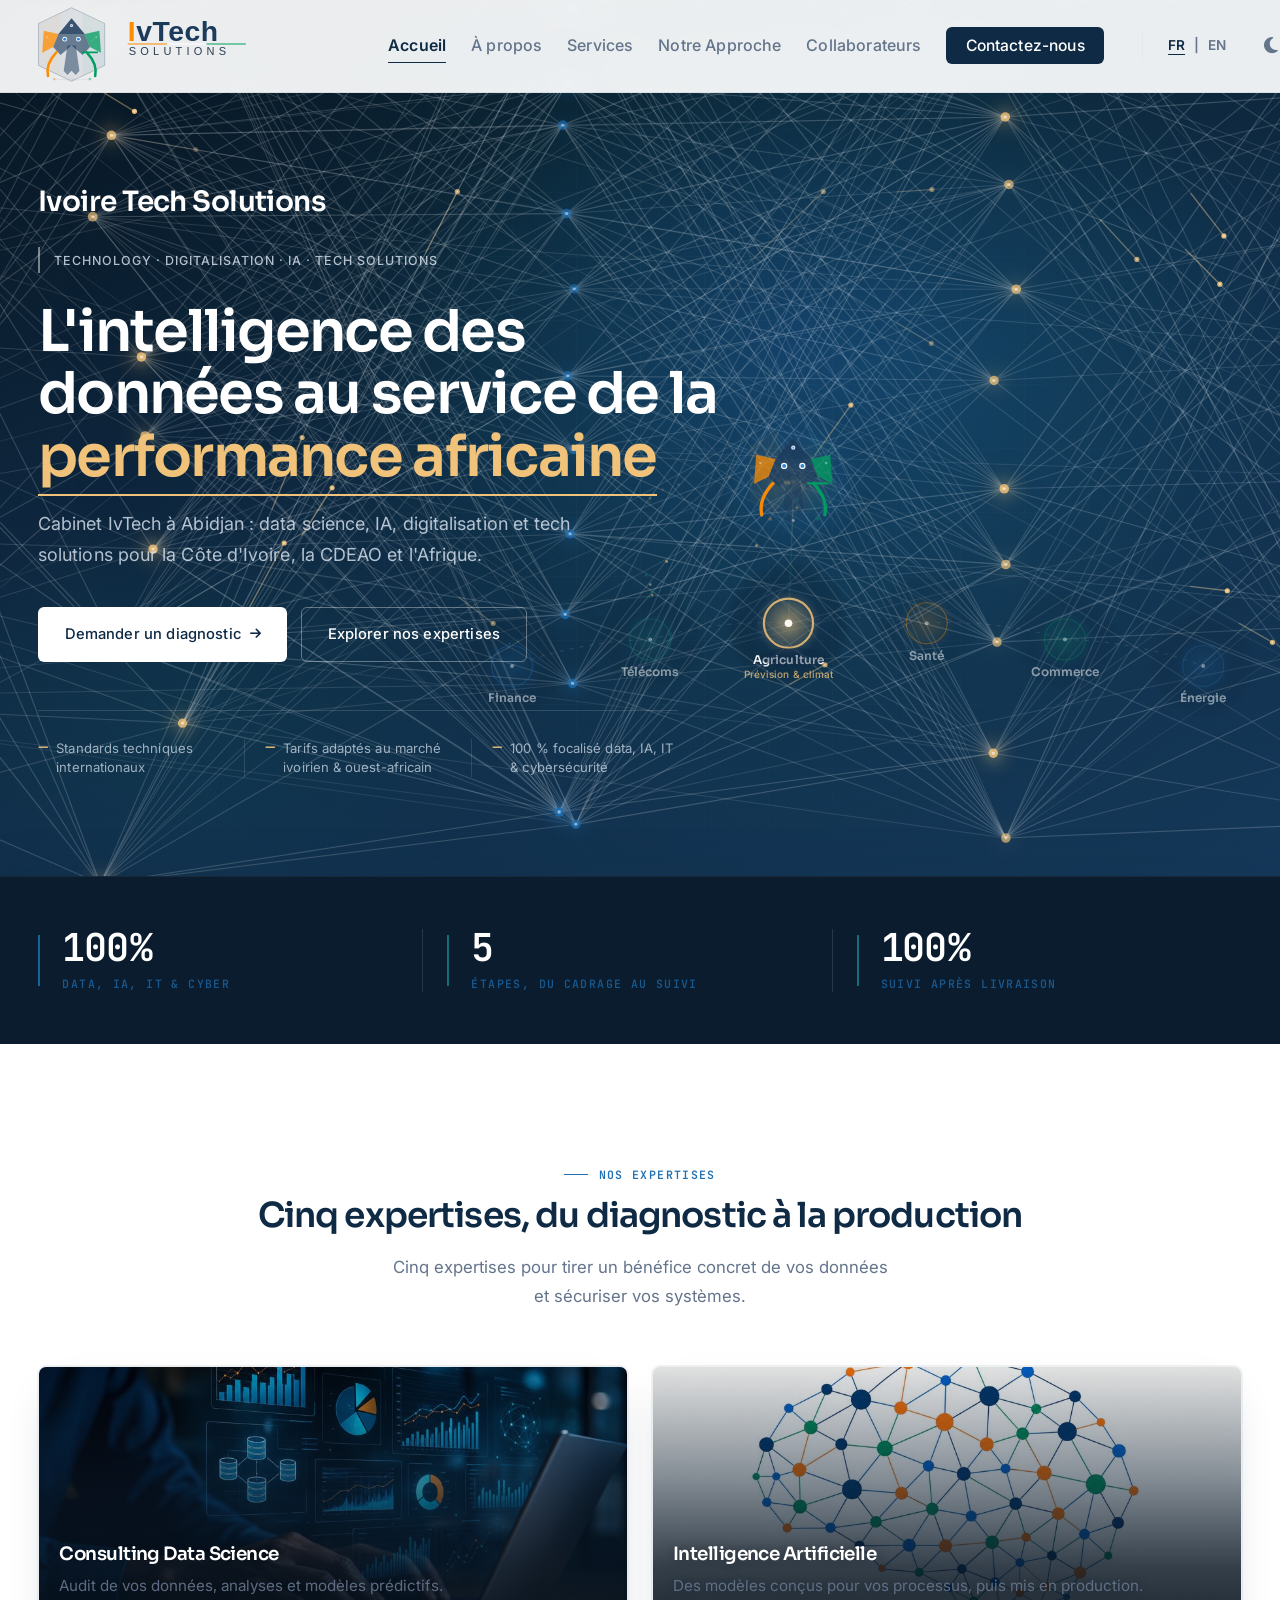
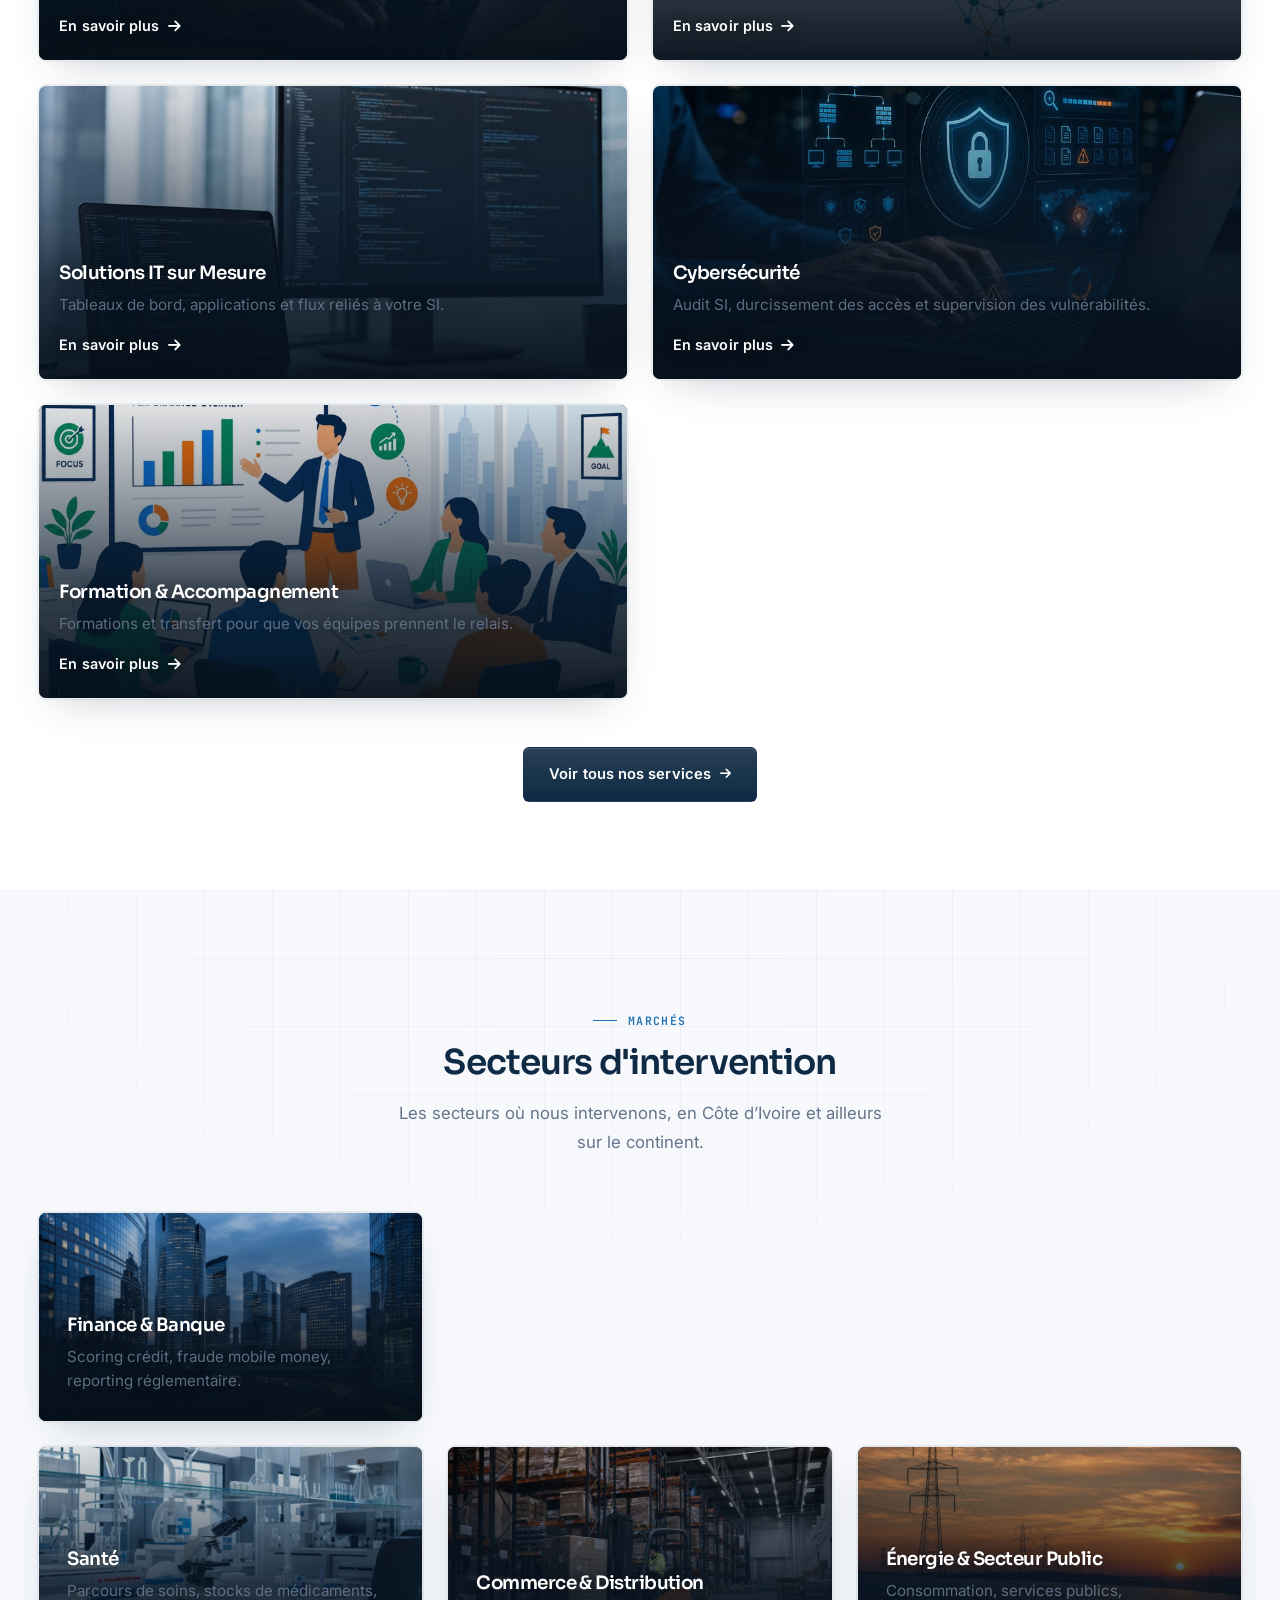
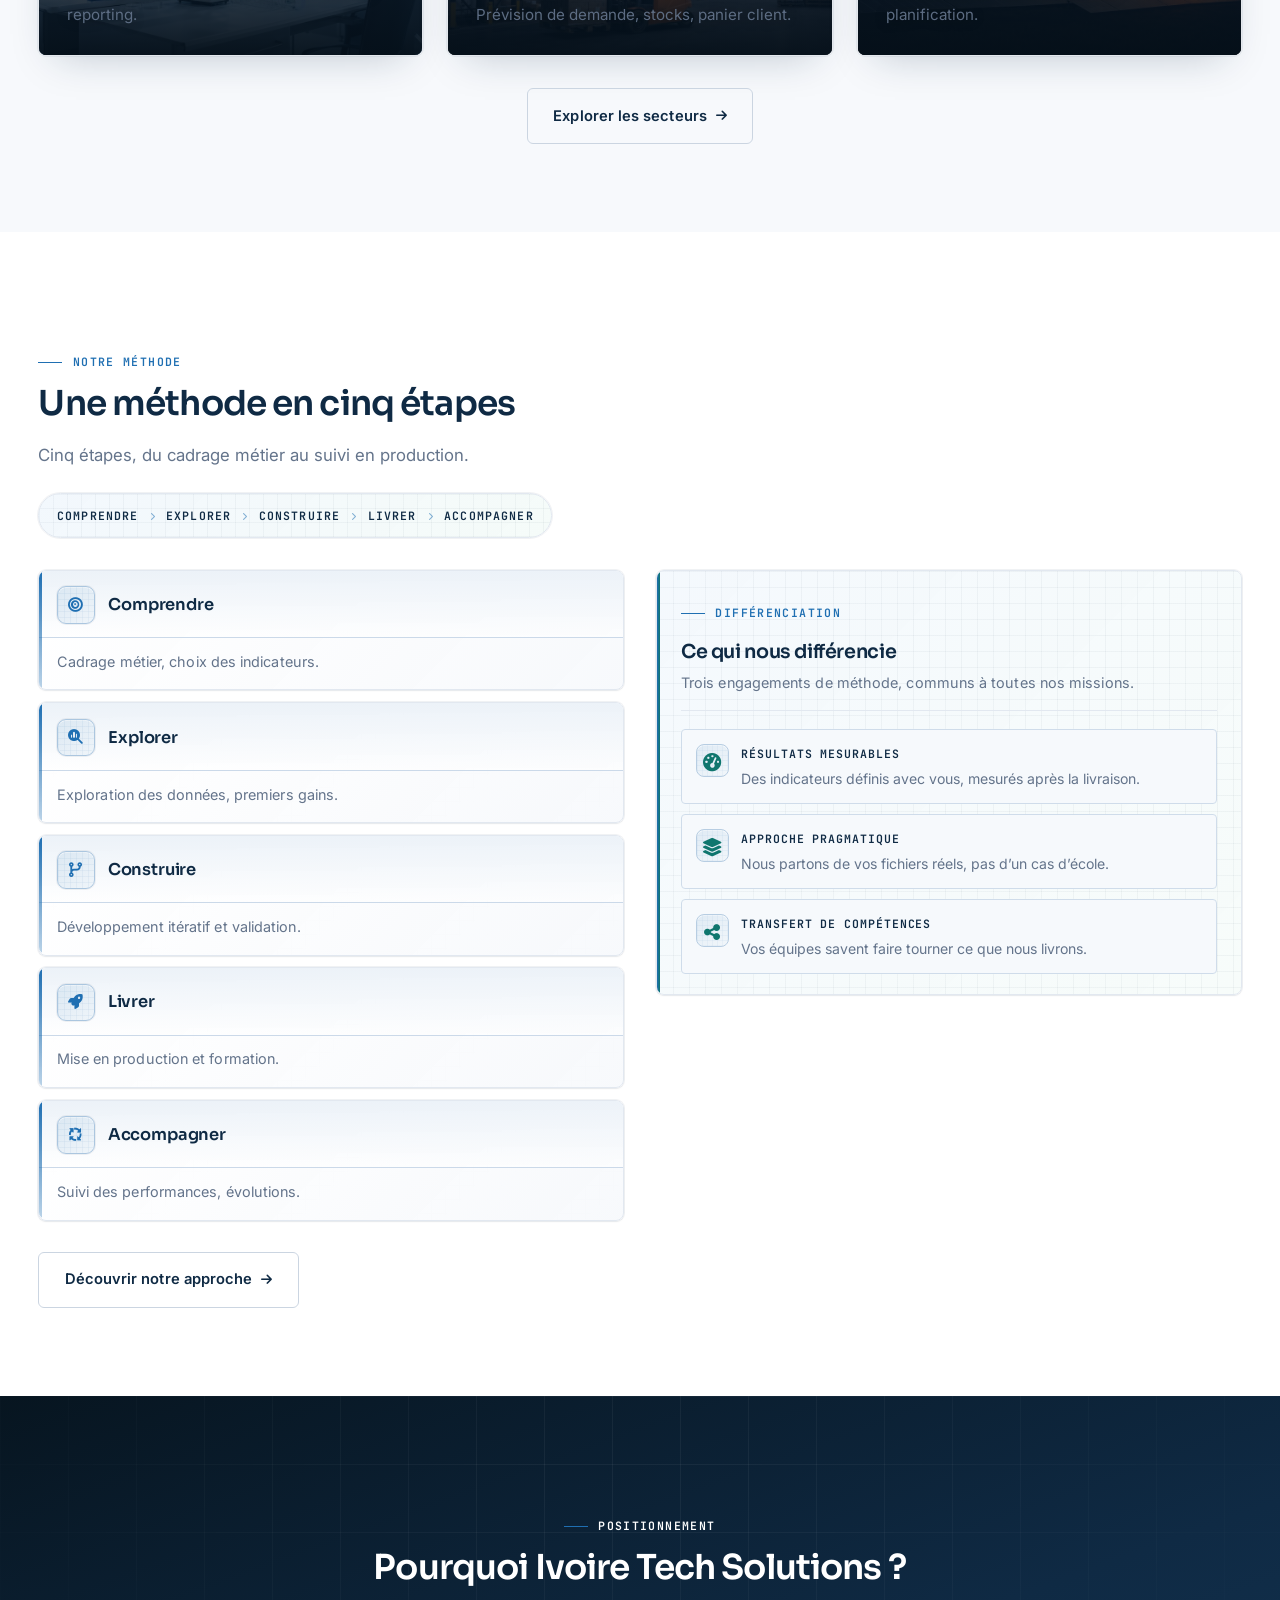
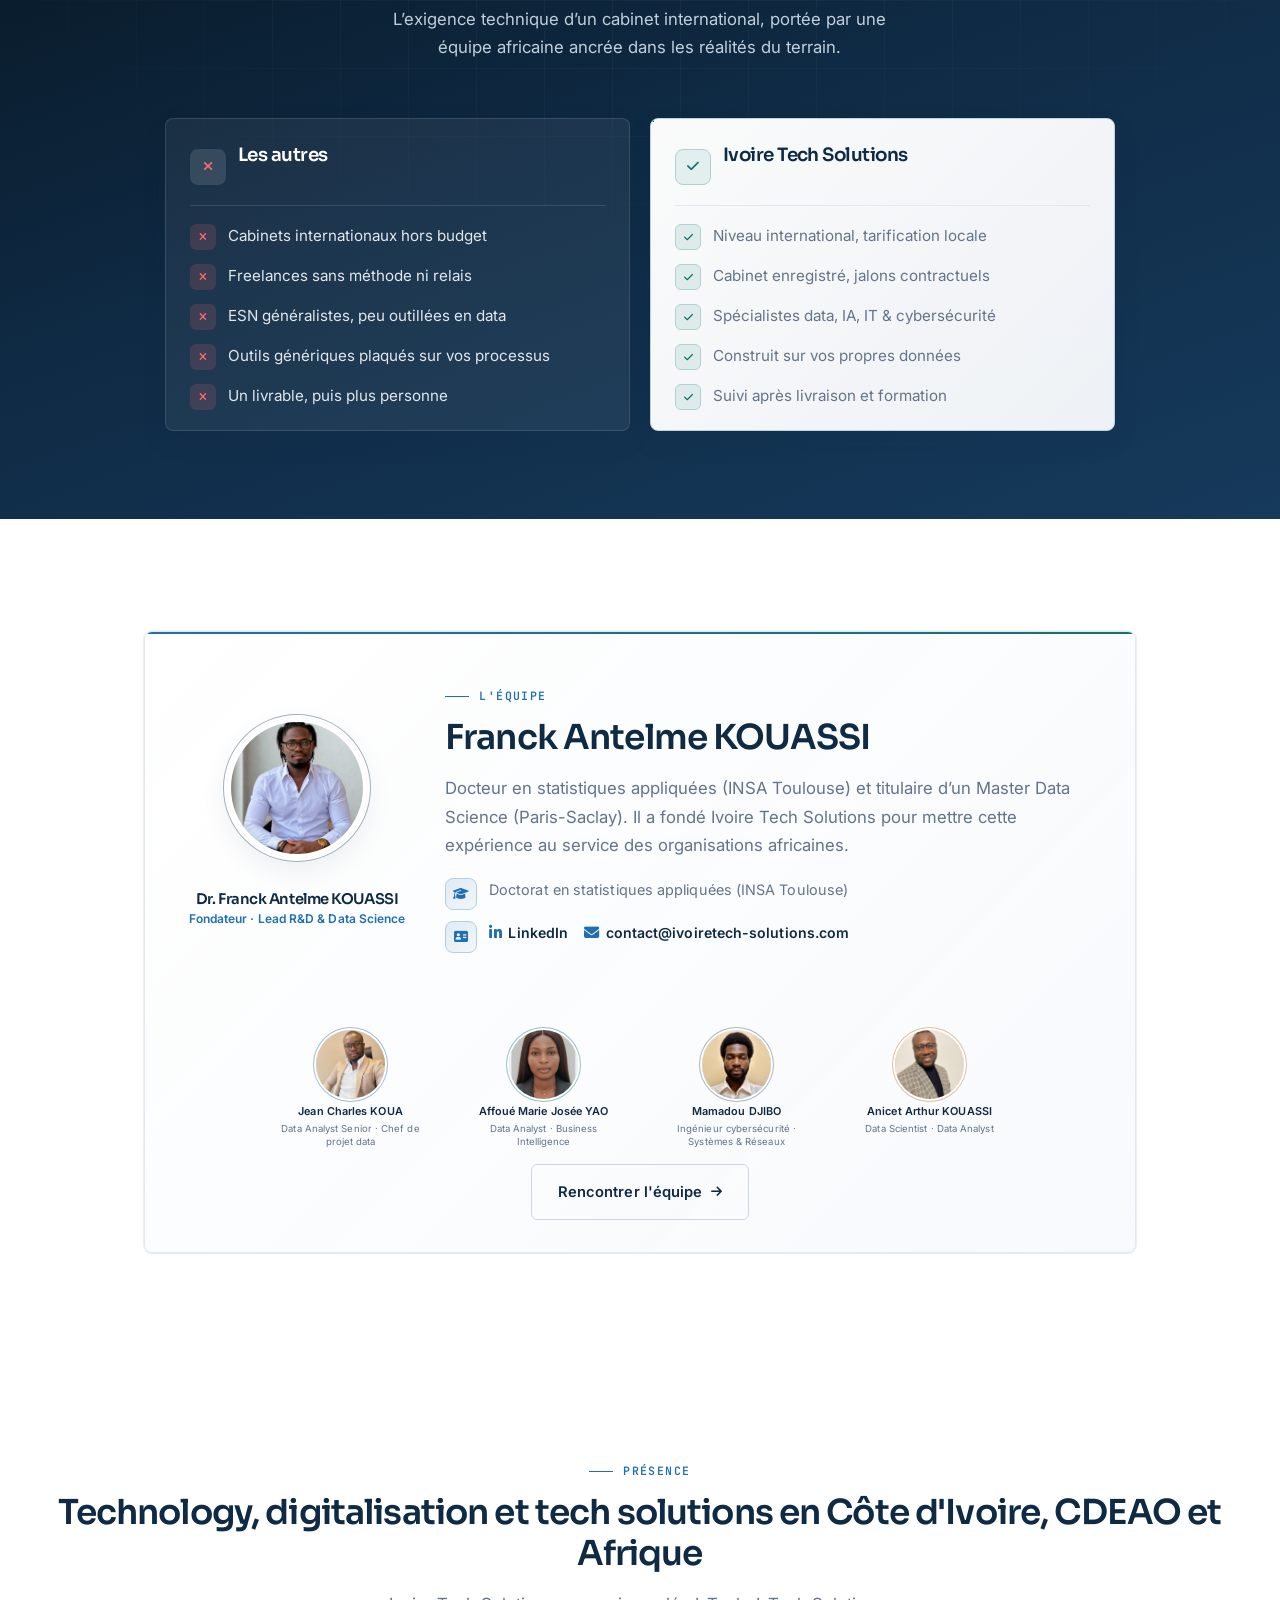
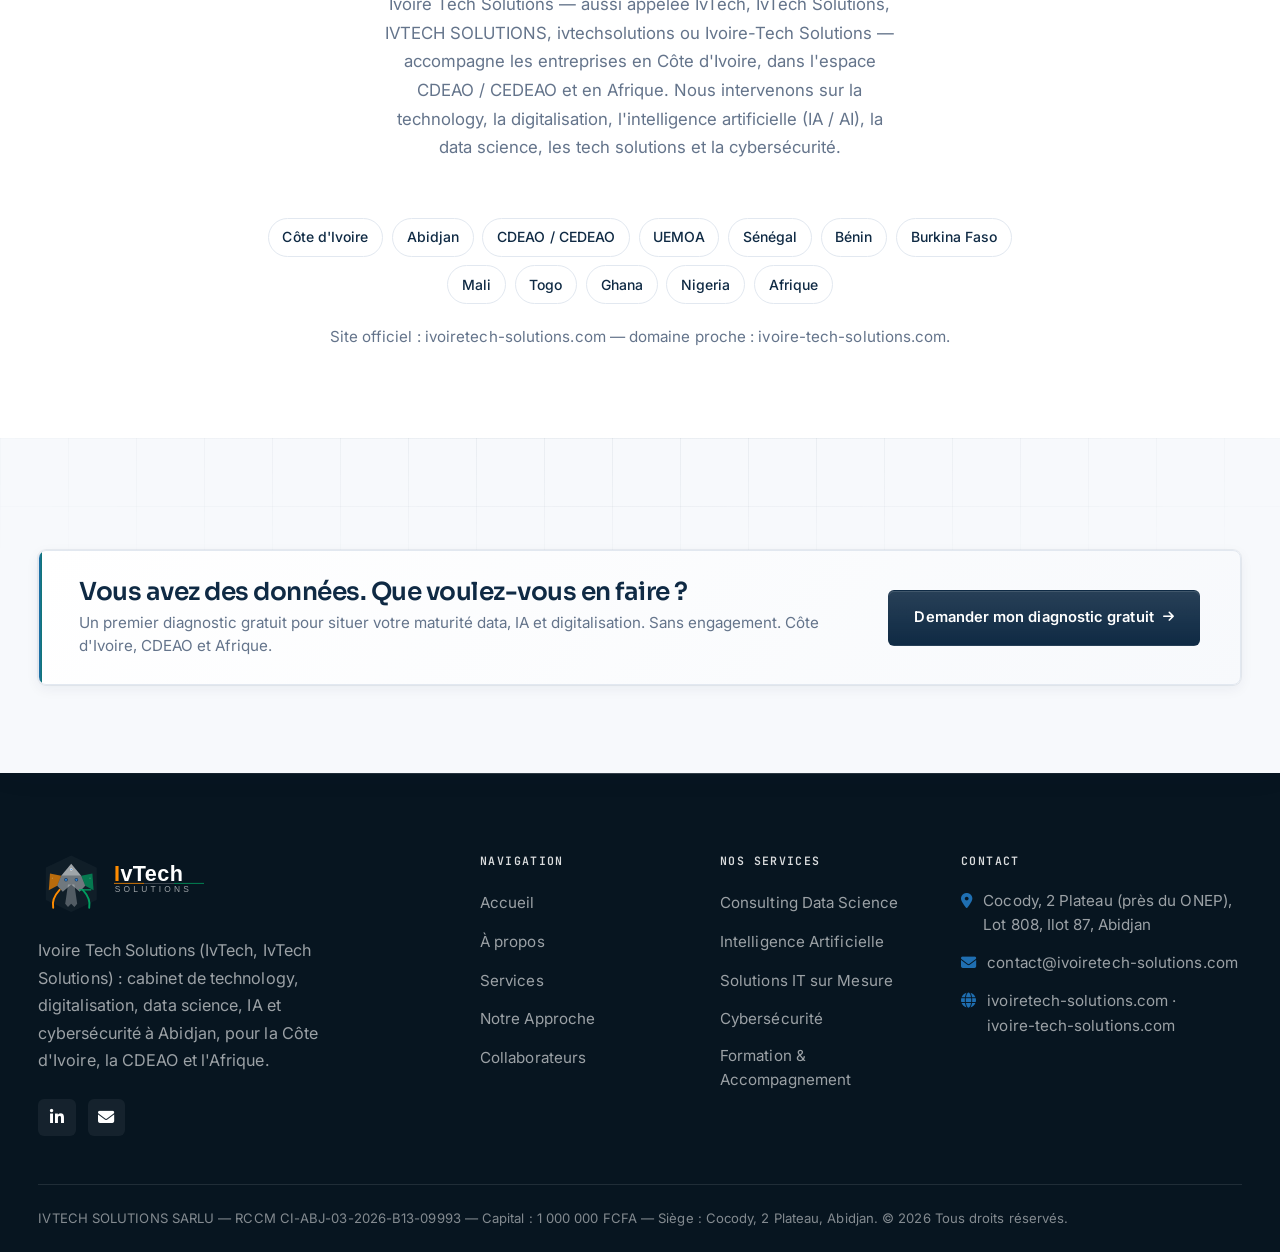
==== commit f9a8cf28: "Strengthen regional and brand SEO for Côte d'Ivoire, ECOWAS and Africa. Add alternate names, geo cov" ====
--- a/index.html
+++ b/index.html
@@ -3,9 +3,12 @@
 <head>
     <meta charset="UTF-8">
     <meta name="viewport" content="width=device-width, initial-scale=1.0">
-    <title>Ivoire Tech Solutions — Data Science, IA, IT & Cybersécurité à Abidjan</title>
-    <meta name="description" content="Cabinet de conseil en data science, IA, solutions IT et cybersécurité basé à Abidjan. Nous accompagnons banques, télécoms, agro-industries, santé, distribution et secteur public en Côte d'Ivoire et en Afrique.">
+    <title>Ivoire Tech Solutions (IvTech) — IA, Digitalisation &amp; Tech Solutions à Abidjan</title>
+    <meta name="description" content="IvTech Solutions : cabinet de technology, digitalisation, data science, IA et cybersécurité à Abidjan. Tech solutions pour la Côte d'Ivoire, la CDEAO et l'Afrique. Aussi ivoire-tech-solutions.com.">
     <meta name="author" content="Ivoire Tech Solutions">
+    <meta name="keywords" content="Ivoire Tech Solutions, IvTech, IvTech Solutions, ivtechsolutions, ivtechsolution, Ivoire-Tech Solutions, ivoire-tech-solutions, cabinet data science Abidjan, intelligence artificielle Côte d'Ivoire, IA Afrique, digitalisation, transformation digitale, technology, tech solutions, cybersécurité Abidjan, CDEAO, CEDEAO, Afrique de l'Ouest">
+    <meta name="geo.region" content="CI-AB">
+    <meta name="geo.placename" content="Abidjan, Côte d'Ivoire">
     <meta name="theme-color" content="#1B3A5C">
     <link rel="canonical" href="https://ivoiretech-solutions.com/">
     <link rel="alternate" hreflang="fr" href="https://ivoiretech-solutions.com/">
@@ -23,20 +26,23 @@
 
     <!-- Open Graph / Twitter -->
     <meta property="og:type" content="website">
-    <meta property="og:title" content="Ivoire Tech Solutions — L'intelligence des données au service de la performance africaine">
-    <meta property="og:description" content="Data science, intelligence artificielle, solutions IT et cybersécurité sur mesure pour les entreprises africaines. Basé à Abidjan, Côte d'Ivoire.">
+    <meta property="og:title" content="Ivoire Tech Solutions (IvTech) — IA, Digitalisation &amp; Tech Solutions à Abidjan">
+    <meta property="og:description" content="Technology, digitalisation, data science, IA et cybersécurité pour les entreprises en Côte d'Ivoire, CDEAO et Afrique.">
+    <meta property="og:locale:alternate" content="en_US">
     <meta property="og:url" content="https://ivoiretech-solutions.com/">
     <meta property="og:image" content="https://ivoiretech-solutions.com/assets/images/og-banner.jpg">
     <meta property="og:image:width" content="1200">
     <meta property="og:image:height" content="630">
     <meta property="og:locale" content="fr_FR">
     <meta name="twitter:card" content="summary_large_image">
-    <meta name="twitter:title" content="Ivoire Tech Solutions — Data Science, IA, IT & Cybersécurité">
-    <meta name="twitter:description" content="L'intelligence des données au service de la performance africaine.">
+    <meta name="twitter:title" content="Ivoire Tech Solutions (IvTech) — IA &amp; Digitalisation à Abidjan">
+    <meta name="twitter:description" content="Tech solutions, digitalisation et IA pour la Côte d'Ivoire, la CDEAO et l'Afrique.">
     <meta name="twitter:image" content="https://ivoiretech-solutions.com/assets/images/og-banner.jpg">
 
     <!-- Favicon -->
     <link rel="icon" type="image/svg+xml" href="assets/images/IvTech-Logo-Favicon.svg">
+    <link rel="icon" type="image/png" sizes="32x32" href="assets/images/IvTech-Logo-Favicon.png">
+    <link rel="apple-touch-icon" href="assets/images/apple-touch-icon.png">
 
     <!-- Fonts -->
     <link rel="preconnect" href="https://fonts.googleapis.com">
@@ -49,35 +55,91 @@
     <link rel="stylesheet" href="https://cdnjs.cloudflare.com/ajax/libs/font-awesome/6.5.1/css/all.min.css">
 
     <!-- CSS -->
-    <link rel="stylesheet" href="assets/css/style.css?v=20260825-cvpagepage">
+    <link rel="stylesheet" href="assets/css/style.css?v=20260901-geo">
 
     <!-- Données structurées -->
     <script type="application/ld+json">
     {
       "@context": "https://schema.org",
-      "@type": "ProfessionalService",
-      "name": "Ivoire Tech Solutions",
-      "legalName": "IVTECH SOLUTIONS",
-      "description": "Cabinet de consulting spécialisé en data science, intelligence artificielle, solutions IT sur mesure et cybersécurité.",
-      "url": "https://ivoiretech-solutions.com/",
-      "logo": "https://ivoiretech-solutions.com/assets/images/IvTech-Logo-Symbole-Couleur.svg",
-      "identifier": {
-        "@type": "PropertyValue",
-        "propertyID": "RCCM",
-        "value": "CI-ABJ-03-2026-B13-09993"
-      },
-      "contactPoint": { "@type": "ContactPoint", "contactType": "customer service", "url": "https://ivoiretech-solutions.com/contact.html" },
-      "founder": { "@type": "Person", "name": "Dr. Franck Antelme KOUASSI" },
-      "areaServed": ["Côte d'Ivoire", "Afrique de l'Ouest", "Afrique francophone"],
-      "address": {
-        "@type": "PostalAddress",
-        "streetAddress": "2 Plateau, près du ONEP, Lot 808, Ilot 87",
-        "addressLocality": "Cocody, Abidjan",
-        "addressCountry": "CI"
-      },
-      "sameAs": [
-        "https://www.linkedin.com/company/ivtech-solutions",
-        "https://www.linkedin.com/in/FAKouassi"
+      "@graph": [
+        {
+          "@type": ["ProfessionalService", "Organization"],
+          "@id": "https://ivoiretech-solutions.com/#organization",
+          "name": "Ivoire Tech Solutions",
+          "alternateName": [
+            "IvTech",
+            "IvTech Solutions",
+            "IVTECH SOLUTIONS",
+            "Ivtech Solutions",
+            "ivtechsolution",
+            "ivtechsolutions",
+            "Ivoire Tech",
+            "Ivoire-Tech Solutions",
+            "IvoireTech Solutions"
+          ],
+          "legalName": "IVTECH SOLUTIONS",
+          "description": "Cabinet de technology, digitalisation, data science, intelligence artificielle, tech solutions et cybersécurité basé à Abidjan. Intervient en Côte d'Ivoire, dans l'espace CDEAO / CEDEAO et en Afrique.",
+          "url": "https://ivoiretech-solutions.com/",
+          "logo": "https://ivoiretech-solutions.com/assets/images/IvTech-Logo-Symbole-Couleur.png",
+          "image": "https://ivoiretech-solutions.com/assets/images/og-banner.jpg",
+          "identifier": {
+            "@type": "PropertyValue",
+            "propertyID": "RCCM",
+            "value": "CI-ABJ-03-2026-B13-09993"
+          },
+          "contactPoint": { "@type": "ContactPoint", "contactType": "customer service", "url": "https://ivoiretech-solutions.com/contact.html", "availableLanguage": ["French", "English"] },
+          "founder": { "@type": "Person", "name": "Dr. Franck Antelme KOUASSI" },
+          "knowsAbout": [
+            "Intelligence artificielle",
+            "IA",
+            "Artificial Intelligence",
+            "Machine Learning",
+            "Data science",
+            "Digitalisation",
+            "Transformation digitale",
+            "Technology",
+            "Tech solutions",
+            "Cybersécurité",
+            "Business Intelligence",
+            "GenAI"
+          ],
+          "areaServed": [
+            { "@type": "Country", "name": "Côte d'Ivoire" },
+            { "@type": "AdministrativeArea", "name": "CDEAO" },
+            { "@type": "AdministrativeArea", "name": "CEDEAO" },
+            { "@type": "AdministrativeArea", "name": "UEMOA" },
+            { "@type": "Country", "name": "Sénégal" },
+            { "@type": "Country", "name": "Bénin" },
+            { "@type": "Country", "name": "Burkina Faso" },
+            { "@type": "Country", "name": "Mali" },
+            { "@type": "Country", "name": "Togo" },
+            { "@type": "Country", "name": "Niger" },
+            { "@type": "Country", "name": "Guinée" },
+            { "@type": "Country", "name": "Ghana" },
+            { "@type": "Country", "name": "Nigeria" },
+            { "@type": "Continent", "name": "Afrique" }
+          ],
+          "address": {
+            "@type": "PostalAddress",
+            "streetAddress": "2 Plateau, près du ONEP, Lot 808, Ilot 87",
+            "addressLocality": "Cocody, Abidjan",
+            "addressCountry": "CI"
+          },
+          "sameAs": [
+            "https://www.linkedin.com/company/ivtech-solutions",
+            "https://www.linkedin.com/in/FAKouassi",
+            "https://ivoire-tech-solutions.com"
+          ]
+        },
+        {
+          "@type": "WebSite",
+          "@id": "https://ivoiretech-solutions.com/#website",
+          "name": "Ivoire Tech Solutions",
+          "alternateName": ["IvTech Solutions", "ivoire-tech-solutions", "ivtechsolutions"],
+          "url": "https://ivoiretech-solutions.com/",
+          "inLanguage": ["fr", "en"],
+          "publisher": { "@id": "https://ivoiretech-solutions.com/#organization" }
+        }
       ]
     }
     </script>
@@ -89,7 +151,7 @@
         <div class="container">
             <nav class="nav" aria-label="Navigation principale">
                 <a href="index.html" class="nav__logo" aria-label="Accueil Ivoire Tech Solutions">
-                    <img src="assets/images/IvTech-Logo-Horizontal-Couleur.svg" alt="Ivoire Tech Solutions" width="220" height="82" decoding="async">
+                    <img src="assets/images/IvTech-Logo-Horizontal-Couleur.svg" alt="Ivoire Tech Solutions (IvTech)" width="220" height="82" decoding="async">
                 </a>
                 <div class="nav__menu" id="nav-menu">
                     <ul class="nav__list">
@@ -514,6 +576,31 @@
                 </div>
             </section>
 
+            <section class="section bg-white" id="presence">
+                <div class="container">
+                    <div class="section__header" data-aos="fade-up">
+                        <span class="section__subtitle" data-i18n="geo_sub">Présence</span>
+                        <h2 class="section__title" data-i18n="geo_t">Technology, digitalisation et tech solutions en Côte d'Ivoire, CDEAO et Afrique</h2>
+                        <p class="section__description" data-i18n="geo_d">Ivoire Tech Solutions — aussi appelée IvTech, IvTech Solutions, IVTECH SOLUTIONS, ivtechsolutions ou Ivoire-Tech Solutions — accompagne les entreprises en Côte d'Ivoire, dans l'espace CDEAO / CEDEAO et en Afrique. Nous intervenons sur la technology, la digitalisation, l'intelligence artificielle (IA / AI), la data science, les tech solutions et la cybersécurité.</p>
+                    </div>
+                    <ul class="geo-chips" aria-label="Zones d'intervention">
+                        <li>Côte d'Ivoire</li>
+                        <li>Abidjan</li>
+                        <li>CDEAO / CEDEAO</li>
+                        <li>UEMOA</li>
+                        <li>Sénégal</li>
+                        <li>Bénin</li>
+                        <li>Burkina Faso</li>
+                        <li>Mali</li>
+                        <li>Togo</li>
+                        <li>Ghana</li>
+                        <li>Nigeria</li>
+                        <li>Afrique</li>
+                    </ul>
+                    <p class="geo-sites" data-i18n="geo_sites">Site officiel : ivoiretech-solutions.com — domaine proche : ivoire-tech-solutions.com.</p>
+                </div>
+            </section>
+
             <!-- CTA final -->
             <section class="section bg-light home-section--cta">
                 <div class="container">
@@ -533,7 +620,7 @@
             <div class="footer__top">
                 <div class="footer__about" data-aos="fade-up">
                     <a href="index.html" class="footer__logo"><img src="assets/images/IvTech-Logo-Horizontal-FondSombre.svg" alt="Ivoire Tech Solutions"></a>
-                    <p data-i18n="ft_desc">Cabinet de conseil en data science, intelligence artificielle et solutions IT, basé à Abidjan et actif auprès des entreprises et institutions africaines.</p>
+                    <p data-i18n="ft_desc">Ivoire Tech Solutions (IvTech, IvTech Solutions) : cabinet de technology, digitalisation, data science, IA et cybersécurité à Abidjan, pour la Côte d'Ivoire, la CDEAO et l'Afrique.</p>
                     <div class="footer__social">
                         <a href="https://linkedin.com/company/ivtech-solutions" target="_blank" rel="noopener" aria-label="LinkedIn"><i class="fab fa-linkedin-in"></i></a>
                         <a href="#" class="js-protected-email" data-e="=02bj5ycu9Wa0VHbvNXLoNWZ0Vmcp9mdpBEdjFGdu92Y" aria-label="Email"><i class="fas fa-envelope"></i></a>
@@ -563,7 +650,7 @@
                     <h3 class="footer__title" data-i18n="ft_contact">Contact</h3>
                     <div class="footer__contact-item"><i class="fas fa-map-marker-alt"></i><span data-i18n="cont_addr_v">Cocody, 2 Plateau (près du ONEP), Lot 808, Ilot 87, Abidjan</span></div>
                     <div class="footer__contact-item"><i class="fas fa-envelope"></i><a href="#" class="js-protected-email" data-e="=02bj5ycu9Wa0VHbvNXLoNWZ0Vmcp9mdpBEdjFGdu92Y" data-show-text></a></div>
-                    <div class="footer__contact-item"><i class="fas fa-globe"></i><a href="https://ivoiretech-solutions.com">ivoiretech-solutions.com</a></div>
+                    <div class="footer__contact-item"><i class="fas fa-globe"></i><span><a href="https://ivoiretech-solutions.com">ivoiretech-solutions.com</a> · <a href="https://ivoire-tech-solutions.com">ivoire-tech-solutions.com</a></span></div>
                 </div>
             </div>
             <div class="footer__bottom">
@@ -578,7 +665,7 @@
     <a href="#" class="scrollup" id="scroll-up" aria-label="Retour en haut"><i class="fas fa-arrow-up"></i></a>
 
     <script src="assets/js/security.js?v=20260822"></script>
-    <script src="assets/js/i18n.js?v=20260825-cvpage"></script>
+    <script src="assets/js/i18n.js?v=20260901-geo"></script>
     <script src="assets/js/main.js?v=20260823-clean"></script>
     <script src="assets/js/hero-animation.js?v=20260816-motion"></script>
 </body>
--- a/assets/css/style.css
+++ b/assets/css/style.css
@@ -3766,6 +3766,41 @@
     color: #E2ECF7;
 }
 
+.geo-chips {
+    display: flex;
+    flex-wrap: wrap;
+    justify-content: center;
+    gap: 0.55rem;
+    list-style: none;
+    margin: 0 auto 1.25rem;
+    padding: 0;
+    max-width: 48rem;
+}
+
+.geo-chips li {
+    padding: 0.4rem 0.85rem;
+    border-radius: 999px;
+    background: var(--white);
+    border: 1px solid var(--gray-200);
+    color: var(--primary-color);
+    font-size: 0.875rem;
+    font-weight: var(--font-medium);
+}
+
+.geo-sites {
+    text-align: center;
+    color: var(--text-light);
+    font-size: 0.95rem;
+    margin: 0 auto;
+    max-width: 40rem;
+}
+
+.dark-theme .geo-chips li {
+    background: var(--card-bg, #0f1b29);
+    border-color: rgba(148, 190, 235, 0.14);
+    color: #E2ECF7;
+}
+
 @media (max-width: 992px) {
     .services__grid { grid-template-columns: 1fr; }
     .services-page .sectors-grid { grid-template-columns: repeat(2, 1fr); }
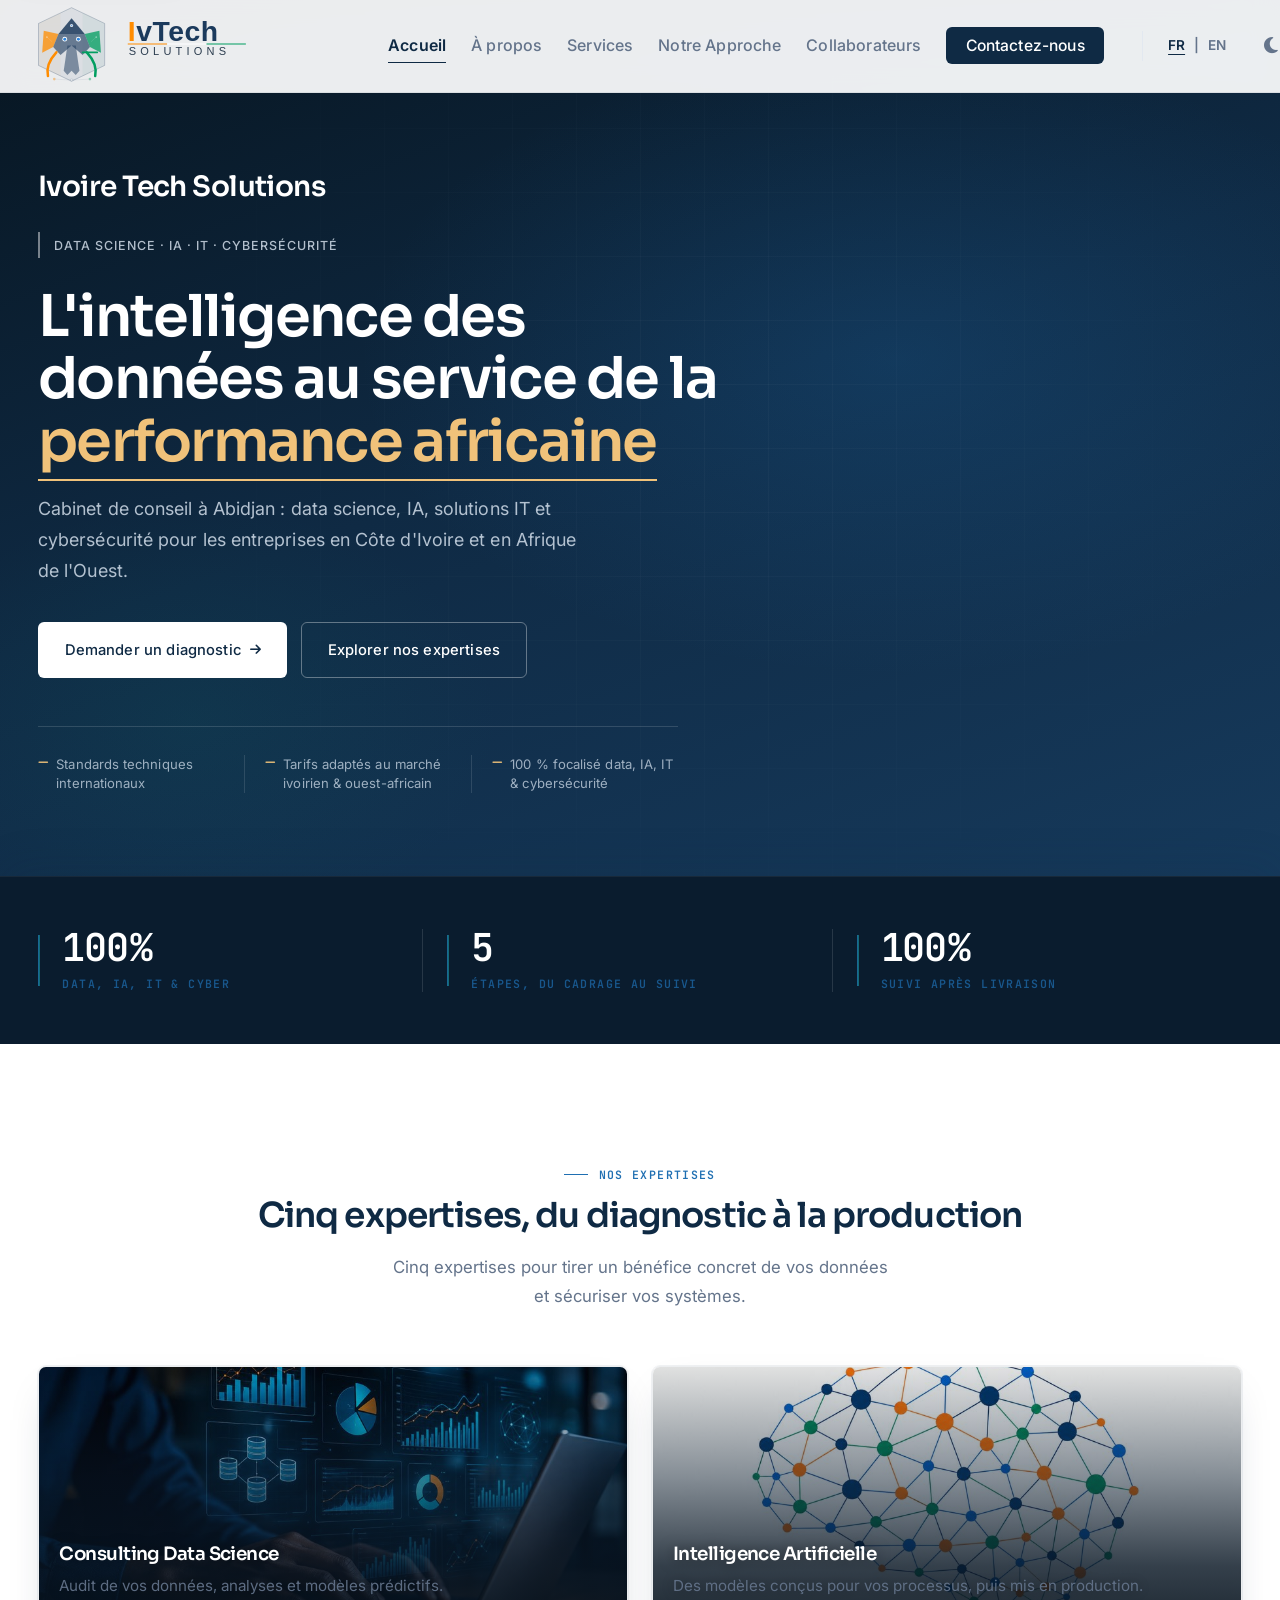
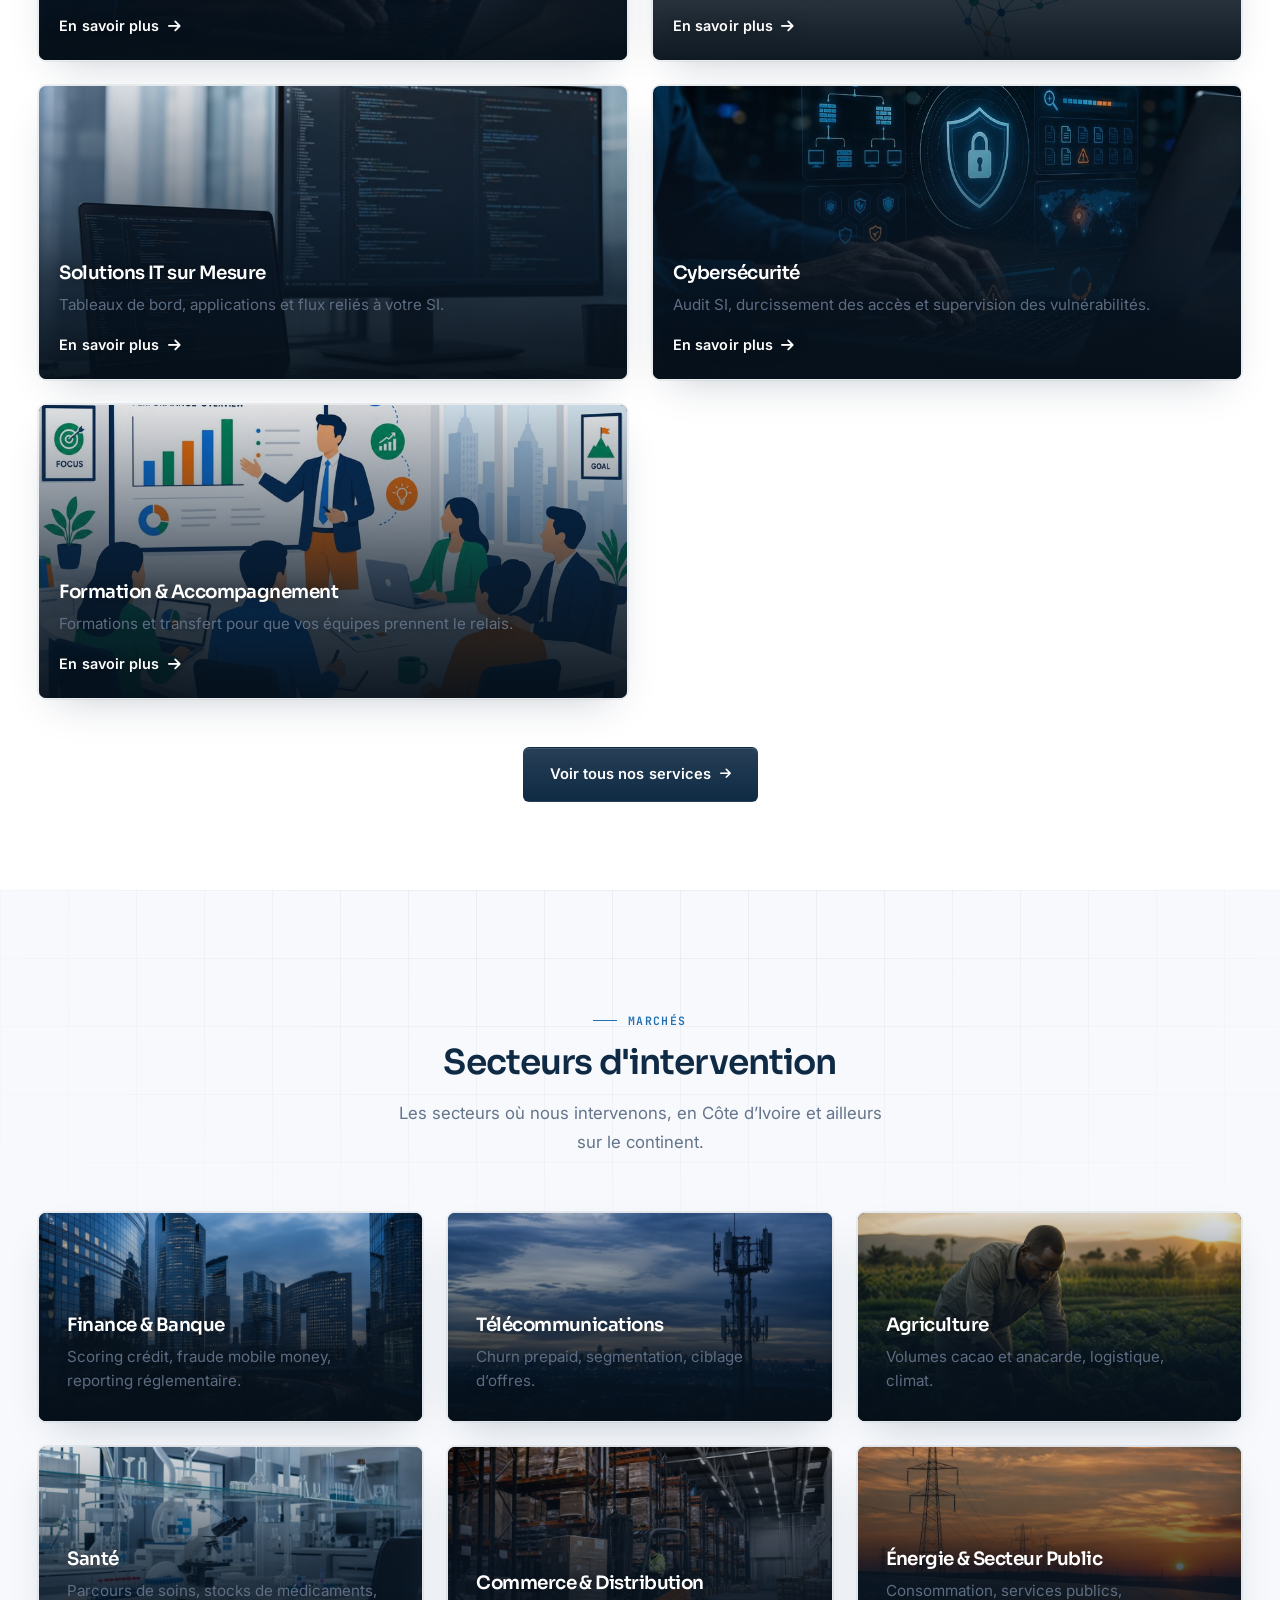
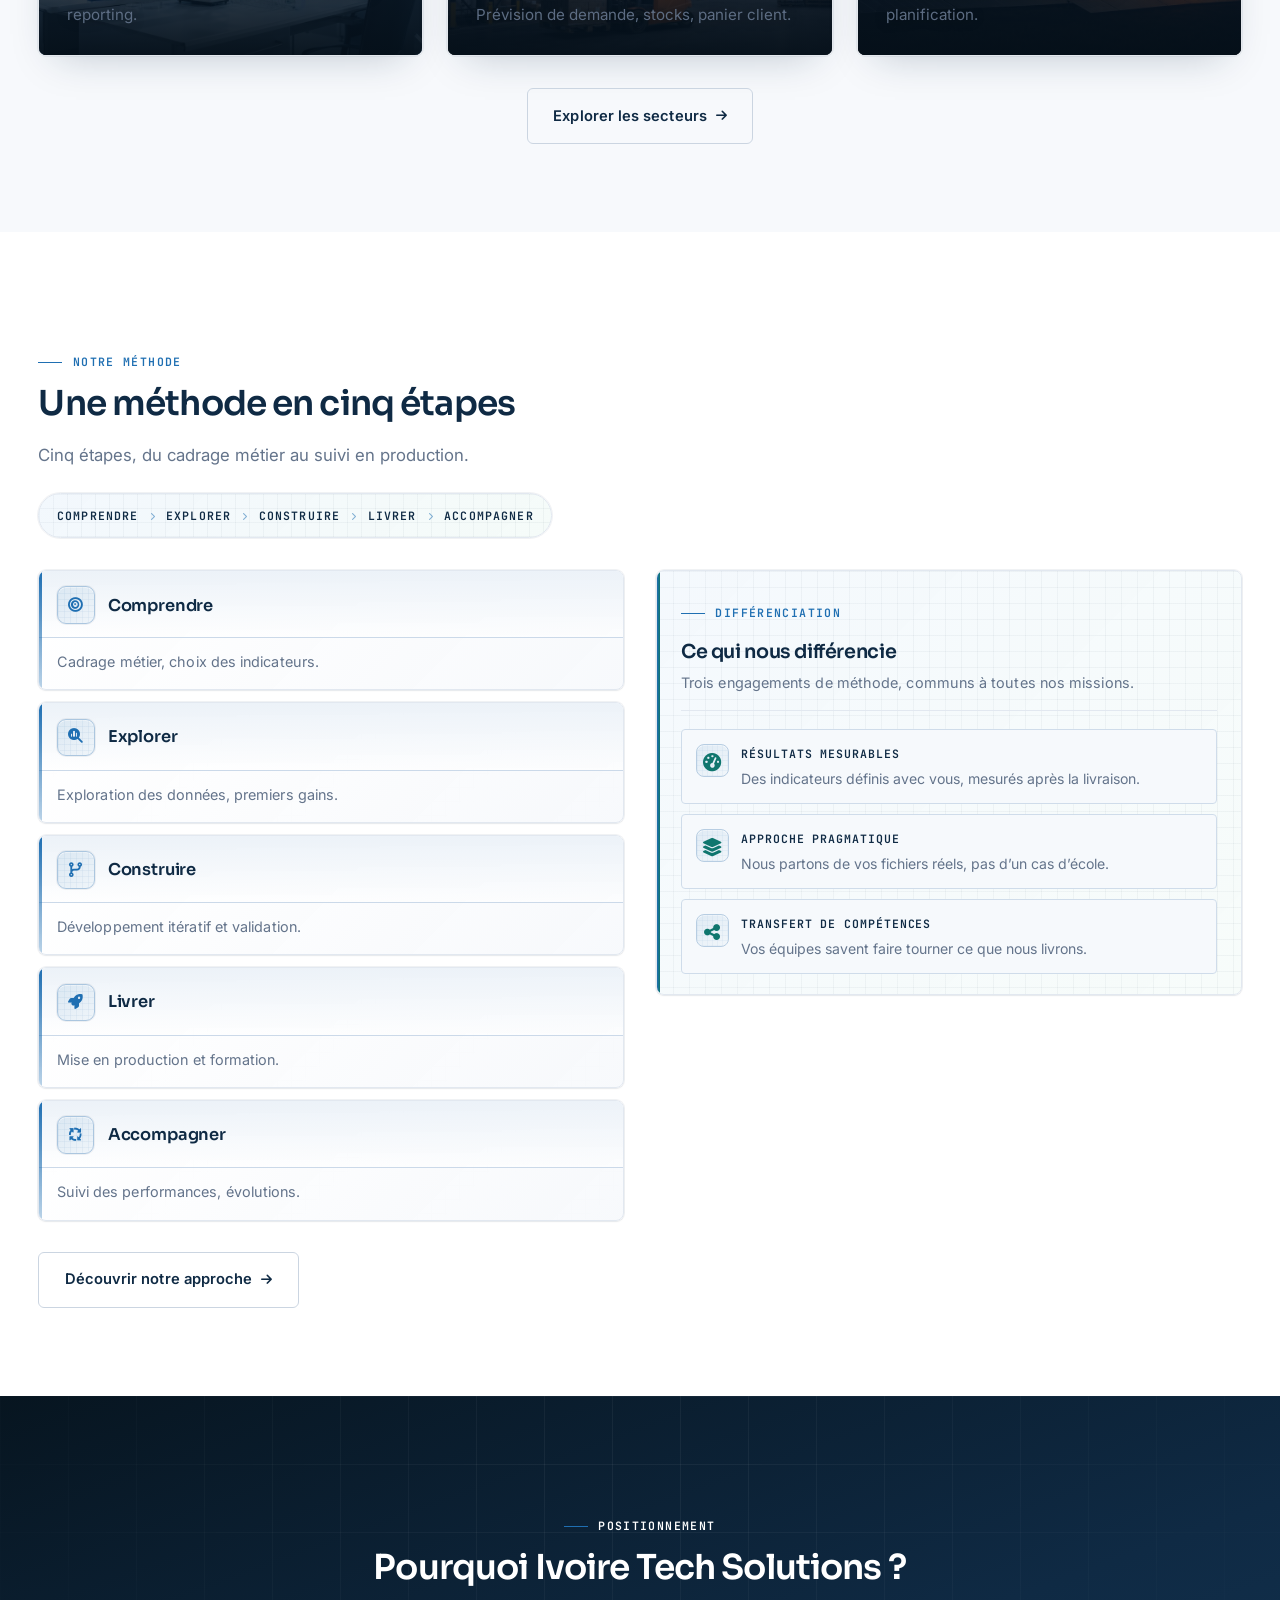
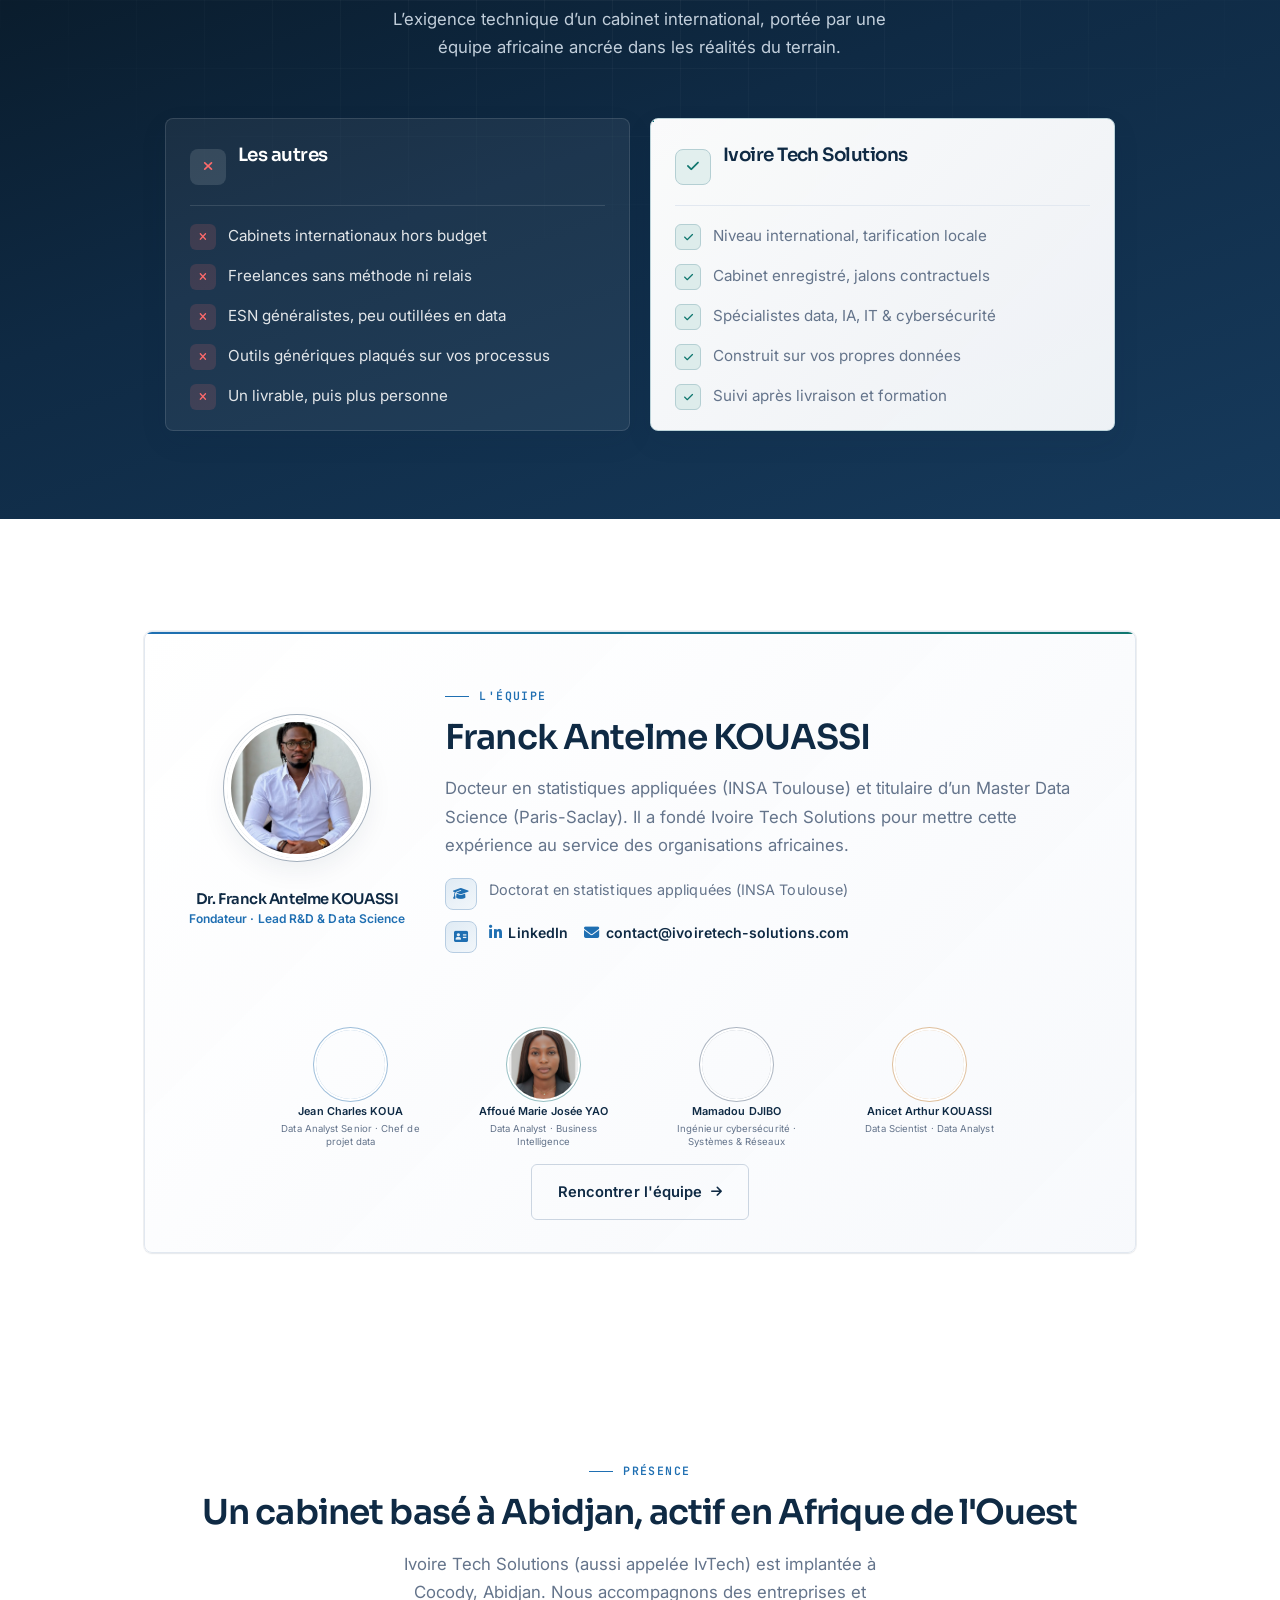
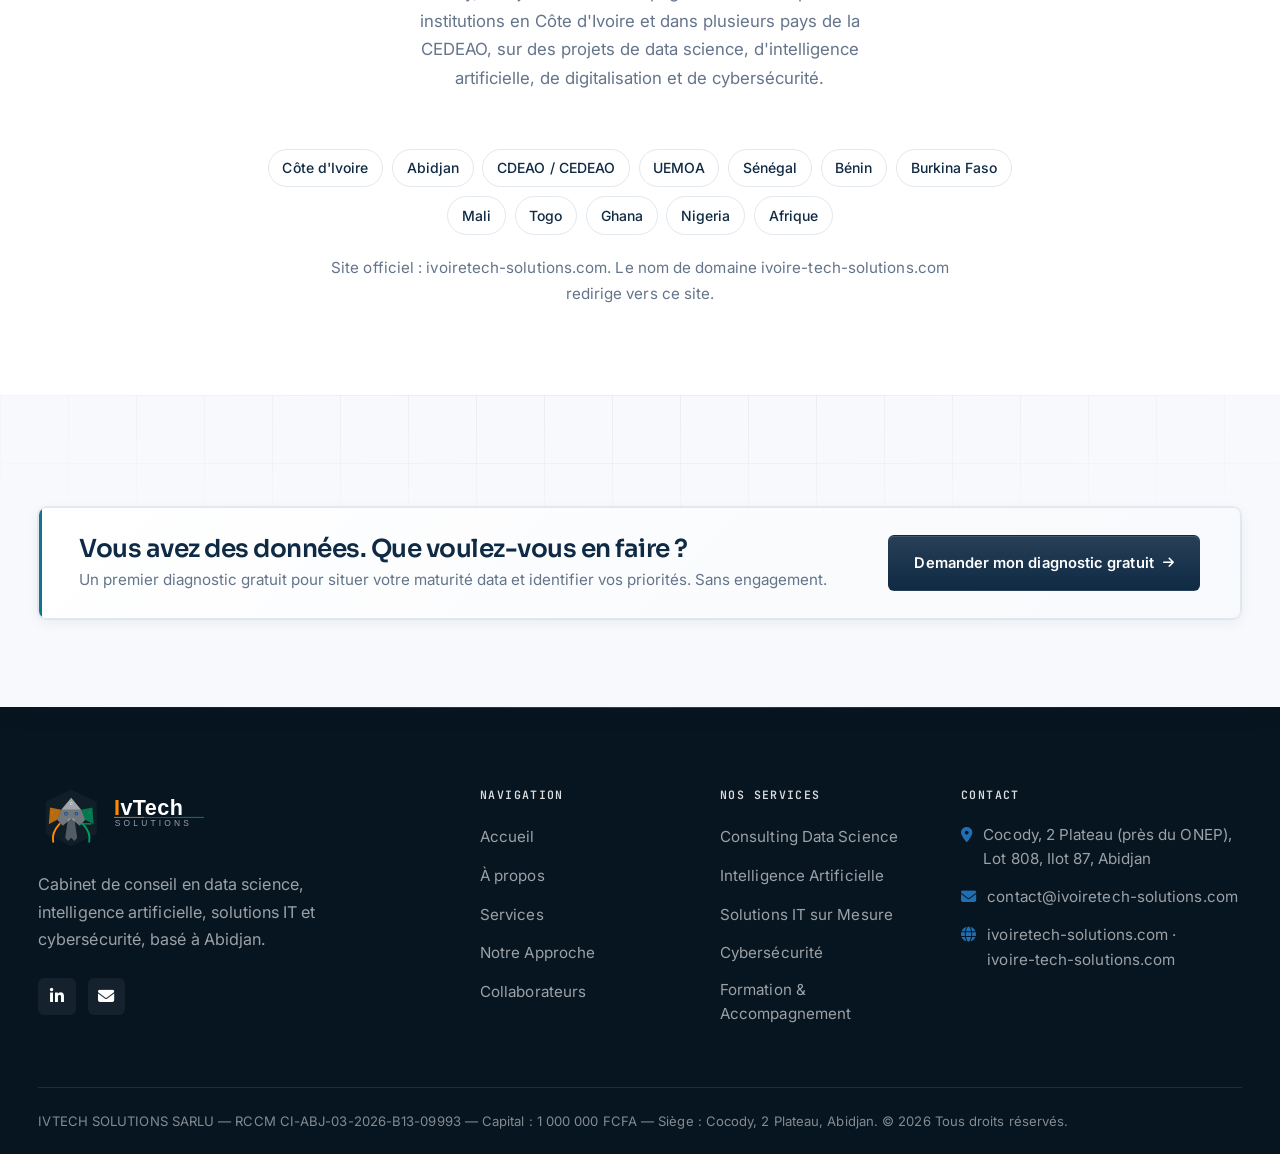
==== commit 47302c7f: "Clean on-page SEO so Google can rank pages, not just images. Remove keyword stuffing and invalid bil" ====
--- a/index.html
+++ b/index.html
@@ -3,16 +3,13 @@
 <head>
     <meta charset="UTF-8">
     <meta name="viewport" content="width=device-width, initial-scale=1.0">
-    <title>Ivoire Tech Solutions (IvTech) — IA, Digitalisation &amp; Tech Solutions à Abidjan</title>
-    <meta name="description" content="IvTech Solutions : cabinet de technology, digitalisation, data science, IA et cybersécurité à Abidjan. Tech solutions pour la Côte d'Ivoire, la CDEAO et l'Afrique. Aussi ivoire-tech-solutions.com.">
+    <title>Ivoire Tech Solutions — Data Science, IA et IT à Abidjan</title>
+    <meta name="description" content="Cabinet de conseil en data science, intelligence artificielle, solutions IT et cybersécurité à Abidjan. Nous accompagnons les entreprises en Côte d'Ivoire et en Afrique de l'Ouest.">
     <meta name="author" content="Ivoire Tech Solutions">
-    <meta name="keywords" content="Ivoire Tech Solutions, IvTech, IvTech Solutions, ivtechsolutions, ivtechsolution, Ivoire-Tech Solutions, ivoire-tech-solutions, cabinet data science Abidjan, intelligence artificielle Côte d'Ivoire, IA Afrique, digitalisation, transformation digitale, technology, tech solutions, cybersécurité Abidjan, CDEAO, CEDEAO, Afrique de l'Ouest">
-    <meta name="geo.region" content="CI-AB">
-    <meta name="geo.placename" content="Abidjan, Côte d'Ivoire">
+    <meta name="robots" content="index, follow, max-image-preview:large, max-snippet:-1, max-video-preview:-1">
     <meta name="theme-color" content="#1B3A5C">
     <link rel="canonical" href="https://ivoiretech-solutions.com/">
     <link rel="alternate" hreflang="fr" href="https://ivoiretech-solutions.com/">
-    <link rel="alternate" hreflang="en" href="https://ivoiretech-solutions.com/">
     <link rel="alternate" hreflang="x-default" href="https://ivoiretech-solutions.com/">
 
     <!-- Google Analytics 4 -->
@@ -26,17 +23,17 @@
 
     <!-- Open Graph / Twitter -->
     <meta property="og:type" content="website">
-    <meta property="og:title" content="Ivoire Tech Solutions (IvTech) — IA, Digitalisation &amp; Tech Solutions à Abidjan">
-    <meta property="og:description" content="Technology, digitalisation, data science, IA et cybersécurité pour les entreprises en Côte d'Ivoire, CDEAO et Afrique.">
-    <meta property="og:locale:alternate" content="en_US">
+    <meta property="og:title" content="Ivoire Tech Solutions — Data Science, IA et IT à Abidjan">
+    <meta property="og:description" content="Cabinet de conseil data, IA, IT et cybersécurité basé à Abidjan, Côte d'Ivoire.">
     <meta property="og:url" content="https://ivoiretech-solutions.com/">
     <meta property="og:image" content="https://ivoiretech-solutions.com/assets/images/og-banner.jpg">
+    <meta property="og:image:alt" content="Ivoire Tech Solutions — cabinet data science et IA à Abidjan">
     <meta property="og:image:width" content="1200">
     <meta property="og:image:height" content="630">
     <meta property="og:locale" content="fr_FR">
     <meta name="twitter:card" content="summary_large_image">
-    <meta name="twitter:title" content="Ivoire Tech Solutions (IvTech) — IA &amp; Digitalisation à Abidjan">
-    <meta name="twitter:description" content="Tech solutions, digitalisation et IA pour la Côte d'Ivoire, la CDEAO et l'Afrique.">
+    <meta name="twitter:title" content="Ivoire Tech Solutions — Data Science, IA et IT à Abidjan">
+    <meta name="twitter:description" content="Cabinet de conseil data, IA, IT et cybersécurité à Abidjan.">
     <meta name="twitter:image" content="https://ivoiretech-solutions.com/assets/images/og-banner.jpg">
 
     <!-- Favicon -->
@@ -70,15 +67,10 @@
             "IvTech",
             "IvTech Solutions",
             "IVTECH SOLUTIONS",
-            "Ivtech Solutions",
-            "ivtechsolution",
-            "ivtechsolutions",
-            "Ivoire Tech",
-            "Ivoire-Tech Solutions",
-            "IvoireTech Solutions"
+            "Ivoire-Tech Solutions"
           ],
           "legalName": "IVTECH SOLUTIONS",
-          "description": "Cabinet de technology, digitalisation, data science, intelligence artificielle, tech solutions et cybersécurité basé à Abidjan. Intervient en Côte d'Ivoire, dans l'espace CDEAO / CEDEAO et en Afrique.",
+          "description": "Cabinet de conseil en data science, intelligence artificielle, solutions IT et cybersécurité, basé à Abidjan.",
           "url": "https://ivoiretech-solutions.com/",
           "logo": "https://ivoiretech-solutions.com/assets/images/IvTech-Logo-Symbole-Couleur.png",
           "image": "https://ivoiretech-solutions.com/assets/images/og-banner.jpg",
@@ -135,7 +127,7 @@
           "@type": "WebSite",
           "@id": "https://ivoiretech-solutions.com/#website",
           "name": "Ivoire Tech Solutions",
-          "alternateName": ["IvTech Solutions", "ivoire-tech-solutions", "ivtechsolutions"],
+          "alternateName": ["IvTech Solutions", "IvTech"],
           "url": "https://ivoiretech-solutions.com/",
           "inLanguage": ["fr", "en"],
           "publisher": { "@id": "https://ivoiretech-solutions.com/#organization" }
@@ -237,7 +229,7 @@
                     </div>
                     <div class="services__grid">
                         <a href="services.html#data-science" class="media-card" data-aos="fade-up">
-                            <img class="media-card__img" src="assets/images/svc-data-science.jpg" alt="Consulting Data Science" loading="lazy">
+                            <img class="media-card__img" src="assets/images/svc-data-science.jpg" alt="Consulting data science à Abidjan — Ivoire Tech Solutions" loading="lazy">
                             <span class="media-card__overlay"></span>
                             <div class="media-card__body">
                                 <h3 data-i18n="srv1_t">Consulting Data Science</h3>
@@ -246,7 +238,7 @@
                             </div>
                         </a>
                         <a href="services.html#ia" class="media-card" data-aos="fade-up" data-aos-delay="100">
-                            <img class="media-card__img" src="assets/images/svc-ia.jpg" alt="Intelligence Artificielle" loading="lazy">
+                            <img class="media-card__img" src="assets/images/svc-ia.jpg" alt="Intelligence artificielle pour entreprises — Ivoire Tech Solutions" loading="lazy">
                             <span class="media-card__overlay"></span>
                             <div class="media-card__body">
                                 <h3 data-i18n="srv2_t">Intelligence Artificielle</h3>
@@ -255,7 +247,7 @@
                             </div>
                         </a>
                         <a href="services.html#it" class="media-card" data-aos="fade-up" data-aos-delay="200">
-                            <img class="media-card__img" src="assets/images/svc-it.jpg" alt="Solutions IT sur Mesure" loading="lazy">
+                            <img class="media-card__img" src="assets/images/svc-it.jpg" alt="Solutions IT sur mesure à Abidjan — Ivoire Tech Solutions" loading="lazy">
                             <span class="media-card__overlay"></span>
                             <div class="media-card__body">
                                 <h3 data-i18n="srv3_t">Solutions IT sur Mesure</h3>
@@ -264,7 +256,7 @@
                             </div>
                         </a>
                         <a href="services.html#cybersecurite" class="media-card" data-aos="fade-up" data-aos-delay="250">
-                            <img class="media-card__img" src="assets/images/svc-cybersecurite.jpg" alt="Cybersécurité" loading="lazy">
+                            <img class="media-card__img" src="assets/images/svc-cybersecurite.jpg" alt="Conseil cybersécurité à Abidjan — Ivoire Tech Solutions" loading="lazy">
                             <span class="media-card__overlay"></span>
                             <div class="media-card__body">
                                 <h3 data-i18n="srv5_t">Cybersécurité</h3>
@@ -273,7 +265,7 @@
                             </div>
                         </a>
                         <a href="services.html#formation" class="media-card" data-aos="fade-up" data-aos-delay="300">
-                            <img class="media-card__img" src="assets/images/svc-formation.jpg" alt="Formation & Accompagnement" loading="lazy">
+                            <img class="media-card__img" src="assets/images/svc-formation.jpg" alt="Formation data et IA — Ivoire Tech Solutions" loading="lazy">
                             <span class="media-card__overlay"></span>
                             <div class="media-card__body">
                                 <h3 data-i18n="srv4_t">Formation & Accompagnement</h3>
@@ -298,7 +290,7 @@
                     </div>
                     <div class="grid sectors-grid">
                         <a href="services.html#finance" class="media-card media-card--sm" data-aos="fade-up">
-                            <img class="media-card__img" src="assets/images/sect-finance.jpg" alt="Finance & Banque" loading="lazy">
+                            <img class="media-card__img" src="assets/images/sect-finance.jpg" alt="Data science pour banques en Côte d'Ivoire — Ivoire Tech Solutions" loading="lazy">
                             <span class="media-card__overlay"></span>
                             <div class="media-card__body">
                                 <h4 data-i18n="sect1_t">Finance & Banque</h4>
@@ -306,7 +298,7 @@
                             </div>
                         </a>
                         <a href="services.html#telecom" class="media-card media-card--sm" data-aos="fade-up" data-aos-delay="80">
-                            <img class="media-card__img" src="assets/images/sect-telecom.jpg" alt="Télécommunications" loading="lazy">
+                            <img class="media-card__img" src="assets/images/sect-telecom.jpg" alt="IA et data pour les télécoms — Ivoire Tech Solutions" loading="lazy">
                             <span class="media-card__overlay"></span>
                             <div class="media-card__body">
                                 <h4 data-i18n="sect2_t">Télécommunications</h4>
@@ -580,8 +572,8 @@
                 <div class="container">
                     <div class="section__header" data-aos="fade-up">
                         <span class="section__subtitle" data-i18n="geo_sub">Présence</span>
-                        <h2 class="section__title" data-i18n="geo_t">Technology, digitalisation et tech solutions en Côte d'Ivoire, CDEAO et Afrique</h2>
-                        <p class="section__description" data-i18n="geo_d">Ivoire Tech Solutions — aussi appelée IvTech, IvTech Solutions, IVTECH SOLUTIONS, ivtechsolutions ou Ivoire-Tech Solutions — accompagne les entreprises en Côte d'Ivoire, dans l'espace CDEAO / CEDEAO et en Afrique. Nous intervenons sur la technology, la digitalisation, l'intelligence artificielle (IA / AI), la data science, les tech solutions et la cybersécurité.</p>
+                        <h2 class="section__title" data-i18n="geo_t">Un cabinet basé à Abidjan, actif en Afrique de l'Ouest</h2>
+                        <p class="section__description" data-i18n="geo_d">Ivoire Tech Solutions (aussi appelée IvTech) est implantée à Cocody, Abidjan. Nous accompagnons des entreprises et institutions en Côte d'Ivoire et dans plusieurs pays de la CEDEAO, sur des projets de data science, d'intelligence artificielle, de digitalisation et de cybersécurité.</p>
                     </div>
                     <ul class="geo-chips" aria-label="Zones d'intervention">
                         <li>Côte d'Ivoire</li>
@@ -597,7 +589,7 @@
                         <li>Nigeria</li>
                         <li>Afrique</li>
                     </ul>
-                    <p class="geo-sites" data-i18n="geo_sites">Site officiel : ivoiretech-solutions.com — domaine proche : ivoire-tech-solutions.com.</p>
+                    <p class="geo-sites" data-i18n="geo_sites">Site officiel : ivoiretech-solutions.com. Le nom de domaine ivoire-tech-solutions.com redirige vers ce site.</p>
                 </div>
             </section>
 
@@ -620,7 +612,7 @@
             <div class="footer__top">
                 <div class="footer__about" data-aos="fade-up">
                     <a href="index.html" class="footer__logo"><img src="assets/images/IvTech-Logo-Horizontal-FondSombre.svg" alt="Ivoire Tech Solutions"></a>
-                    <p data-i18n="ft_desc">Ivoire Tech Solutions (IvTech, IvTech Solutions) : cabinet de technology, digitalisation, data science, IA et cybersécurité à Abidjan, pour la Côte d'Ivoire, la CDEAO et l'Afrique.</p>
+                    <p data-i18n="ft_desc">Cabinet de conseil en data science, intelligence artificielle, solutions IT et cybersécurité, basé à Abidjan.</p>
                     <div class="footer__social">
                         <a href="https://linkedin.com/company/ivtech-solutions" target="_blank" rel="noopener" aria-label="LinkedIn"><i class="fab fa-linkedin-in"></i></a>
                         <a href="#" class="js-protected-email" data-e="=02bj5ycu9Wa0VHbvNXLoNWZ0Vmcp9mdpBEdjFGdu92Y" aria-label="Email"><i class="fas fa-envelope"></i></a>
@@ -665,7 +657,7 @@
     <a href="#" class="scrollup" id="scroll-up" aria-label="Retour en haut"><i class="fas fa-arrow-up"></i></a>
 
     <script src="assets/js/security.js?v=20260822"></script>
-    <script src="assets/js/i18n.js?v=20260901-geo"></script>
+    <script src="assets/js/i18n.js?v=20260902-seo"></script>
     <script src="assets/js/main.js?v=20260823-clean"></script>
     <script src="assets/js/hero-animation.js?v=20260816-motion"></script>
 </body>
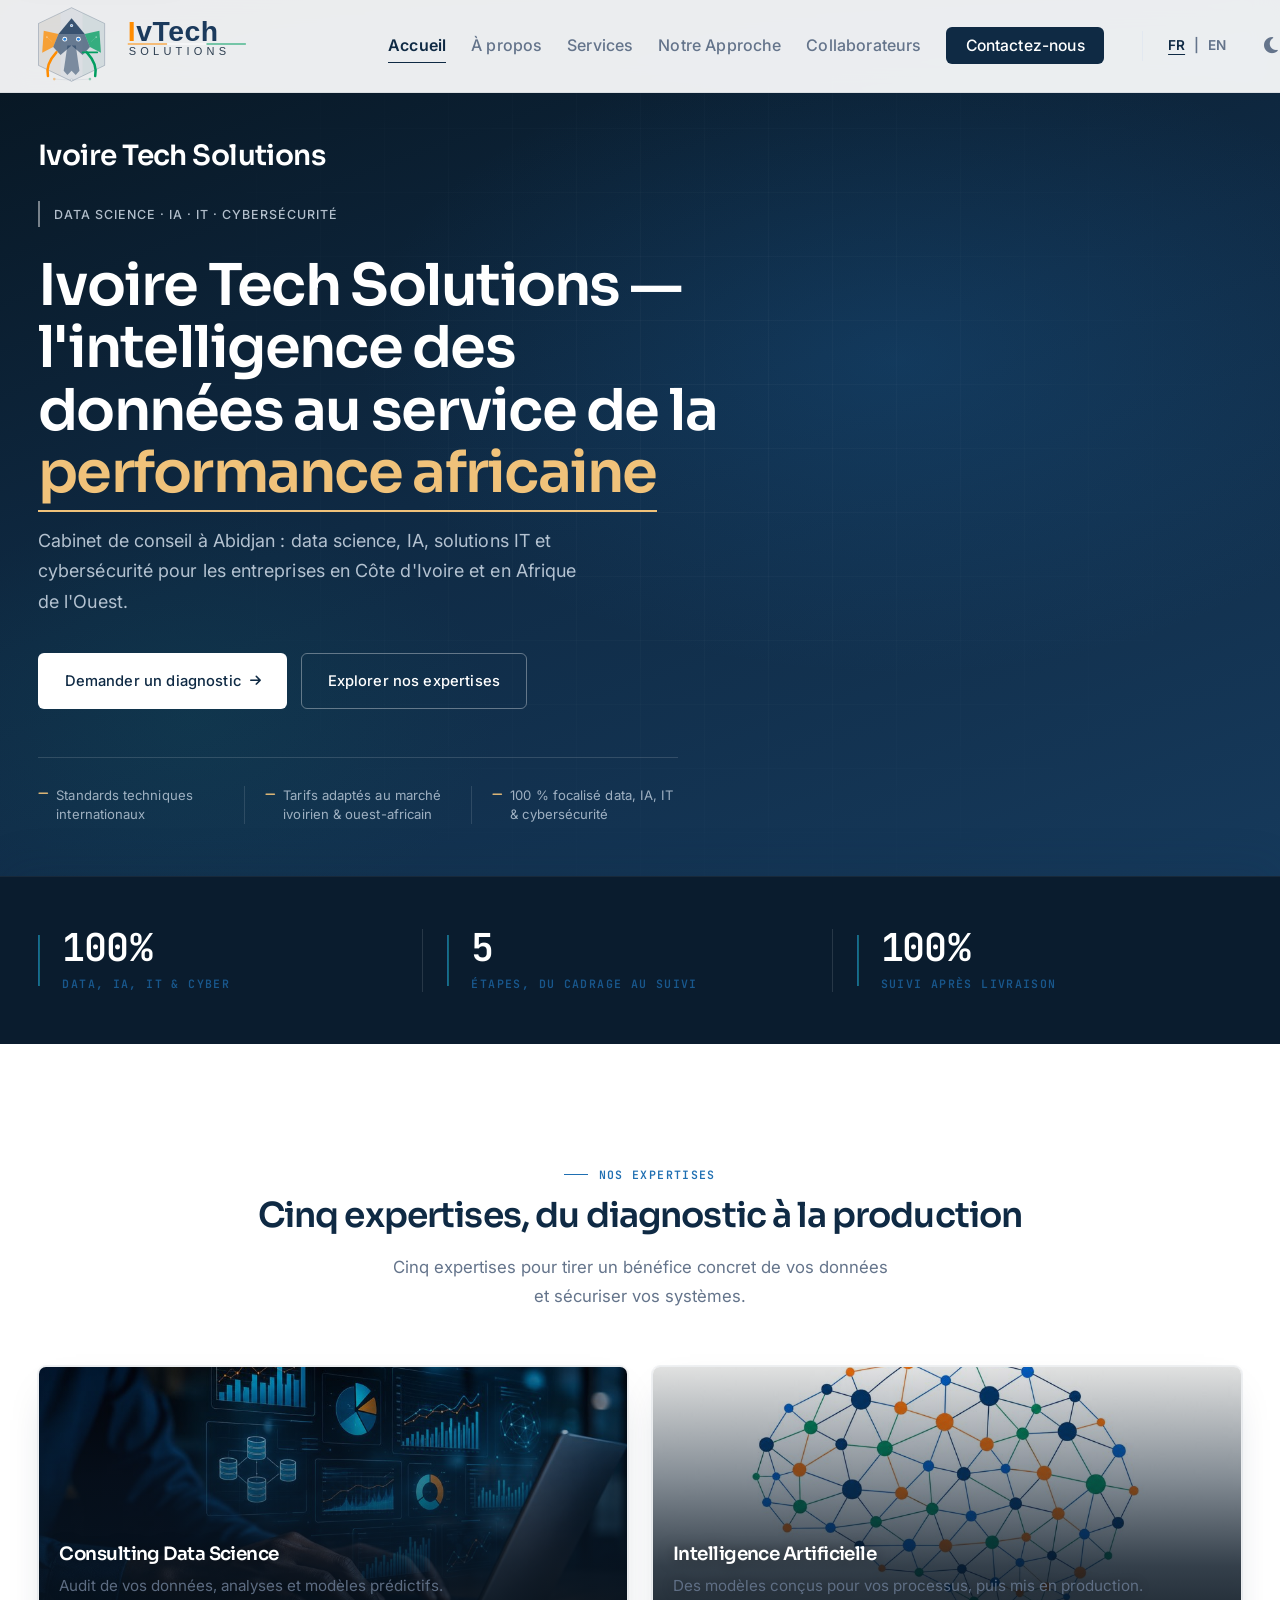
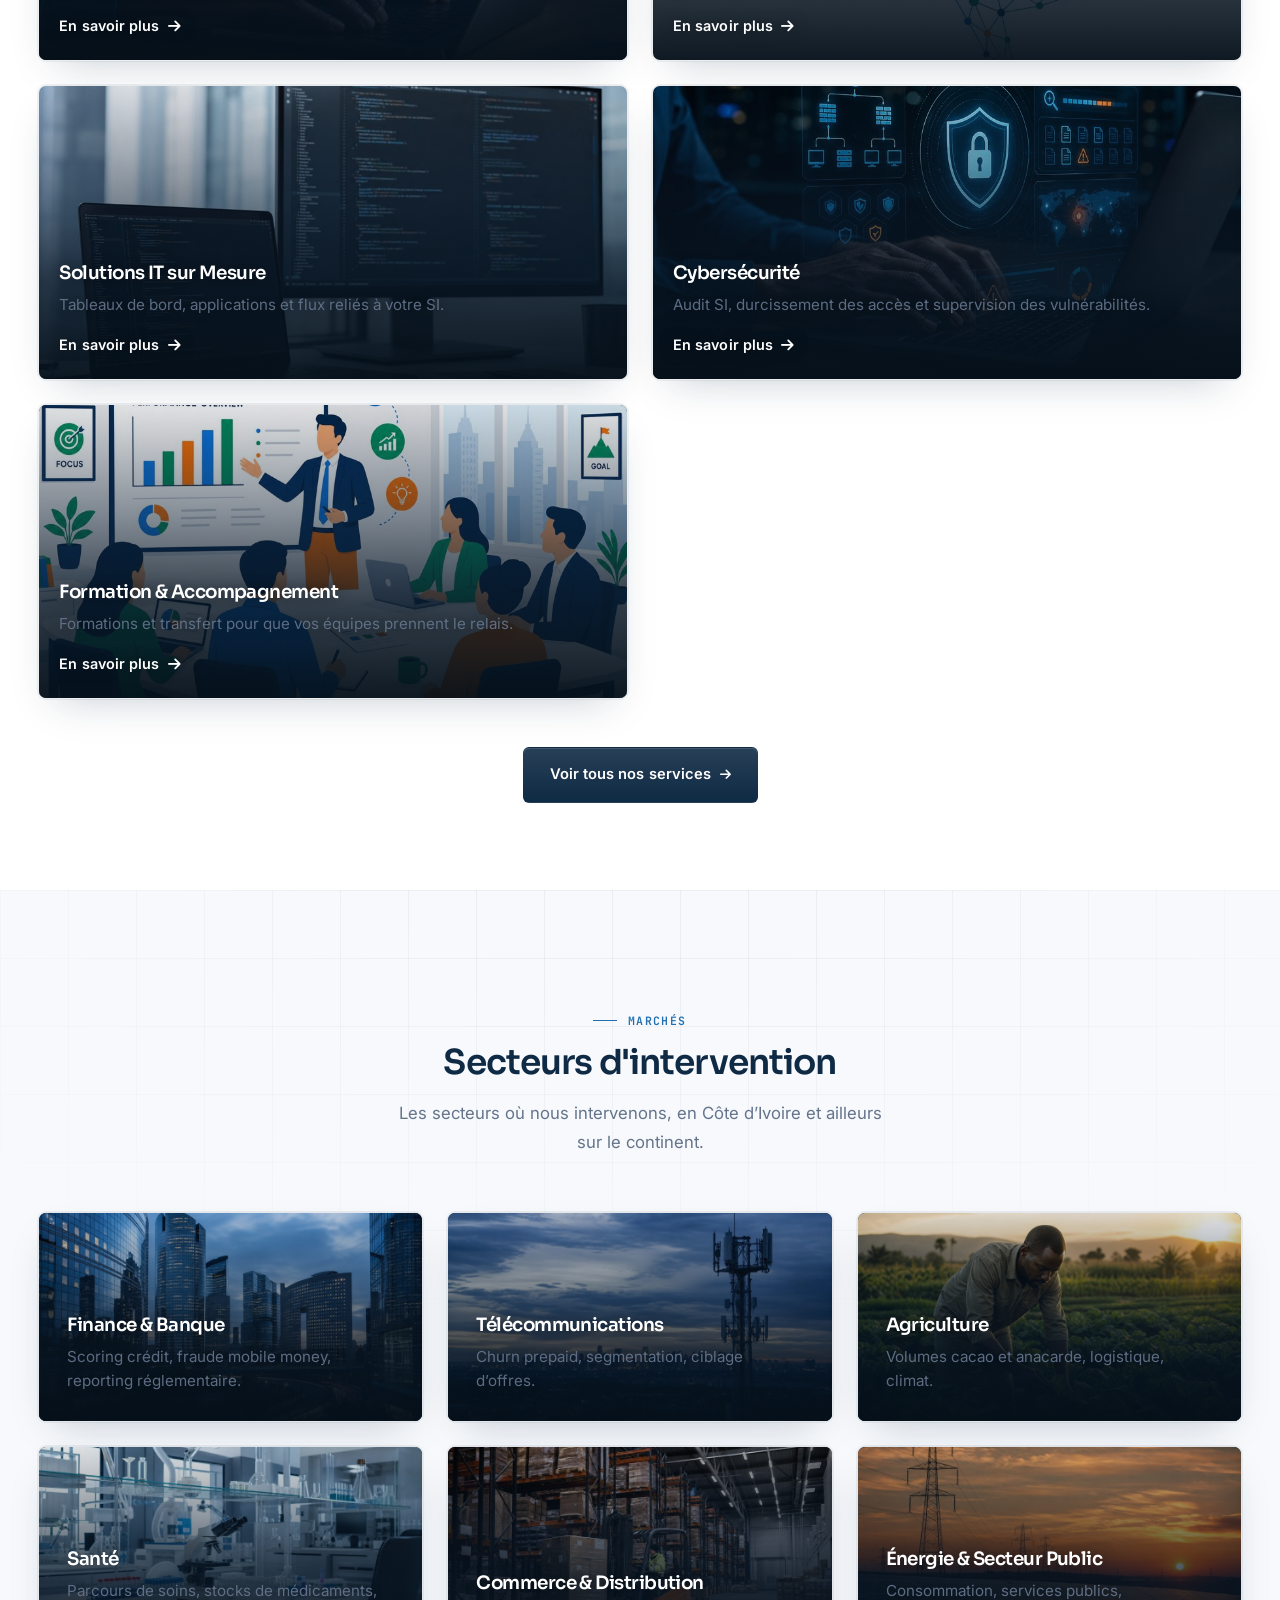
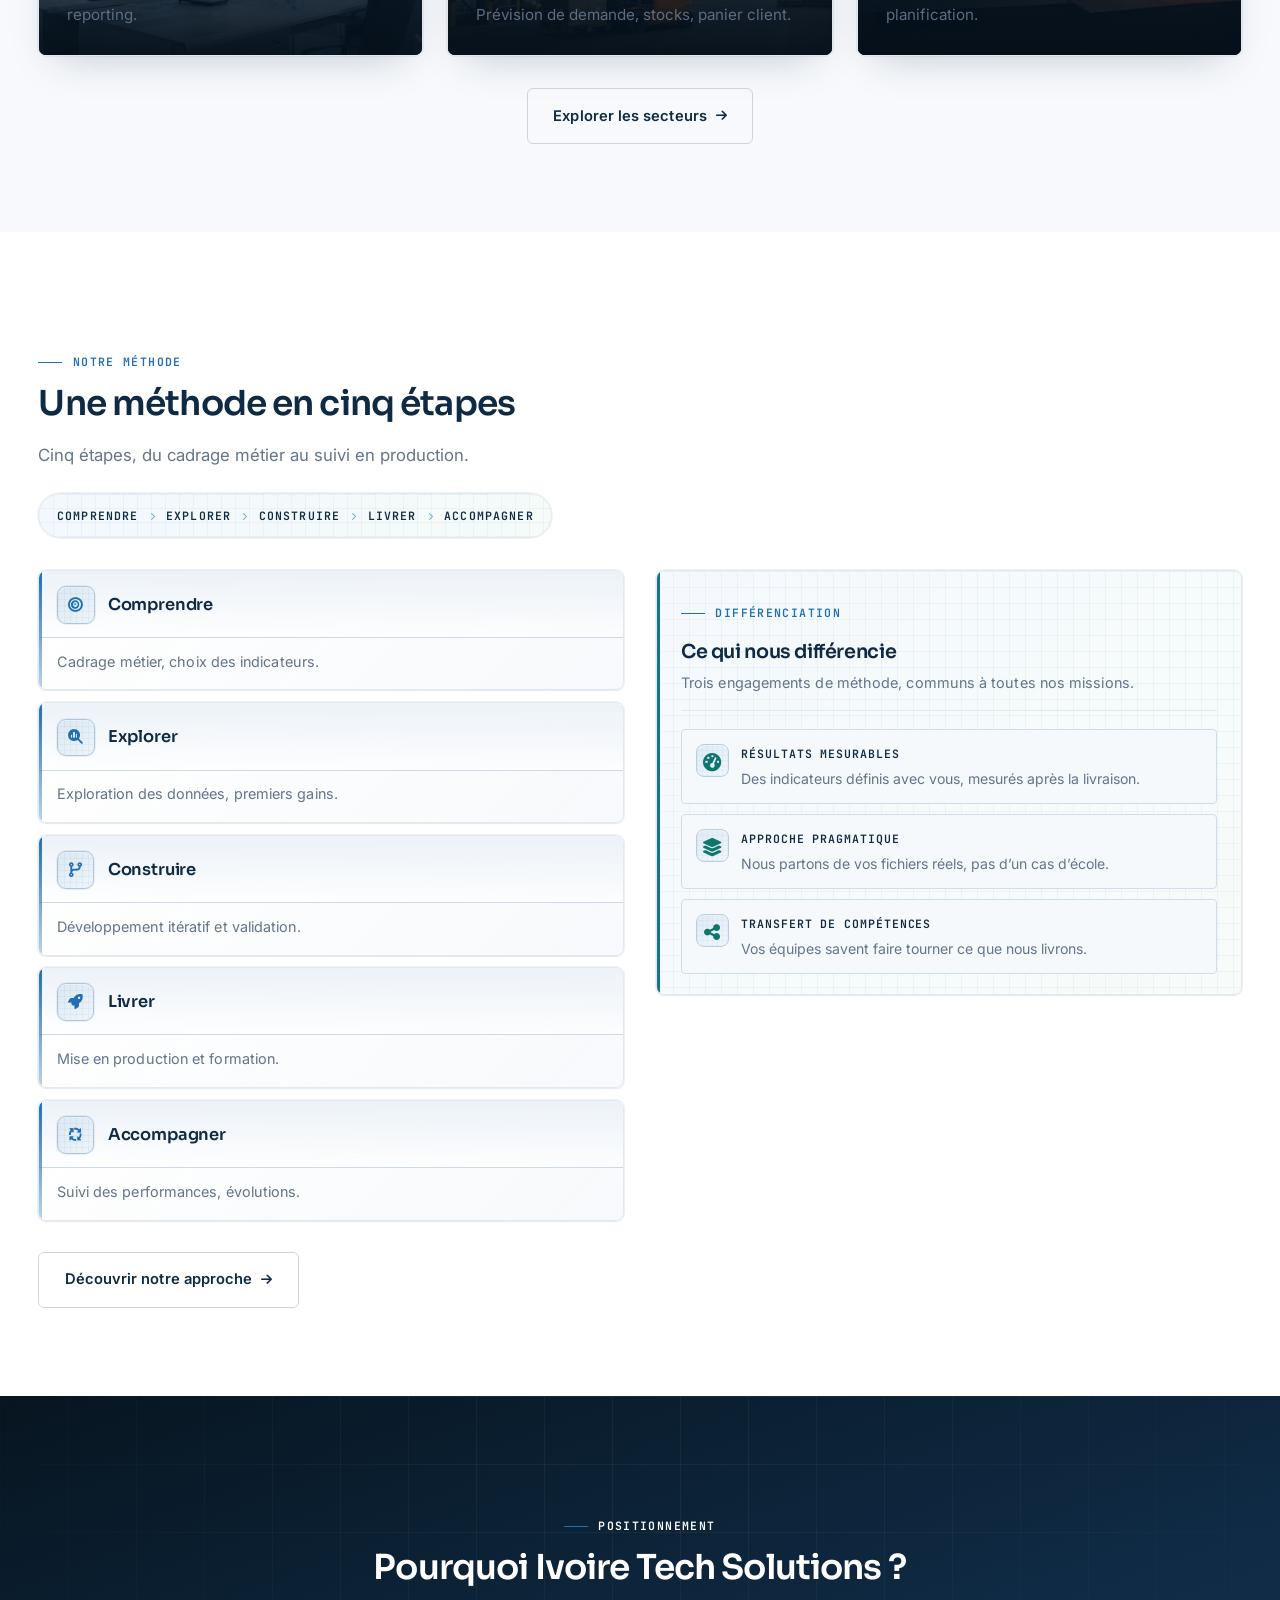
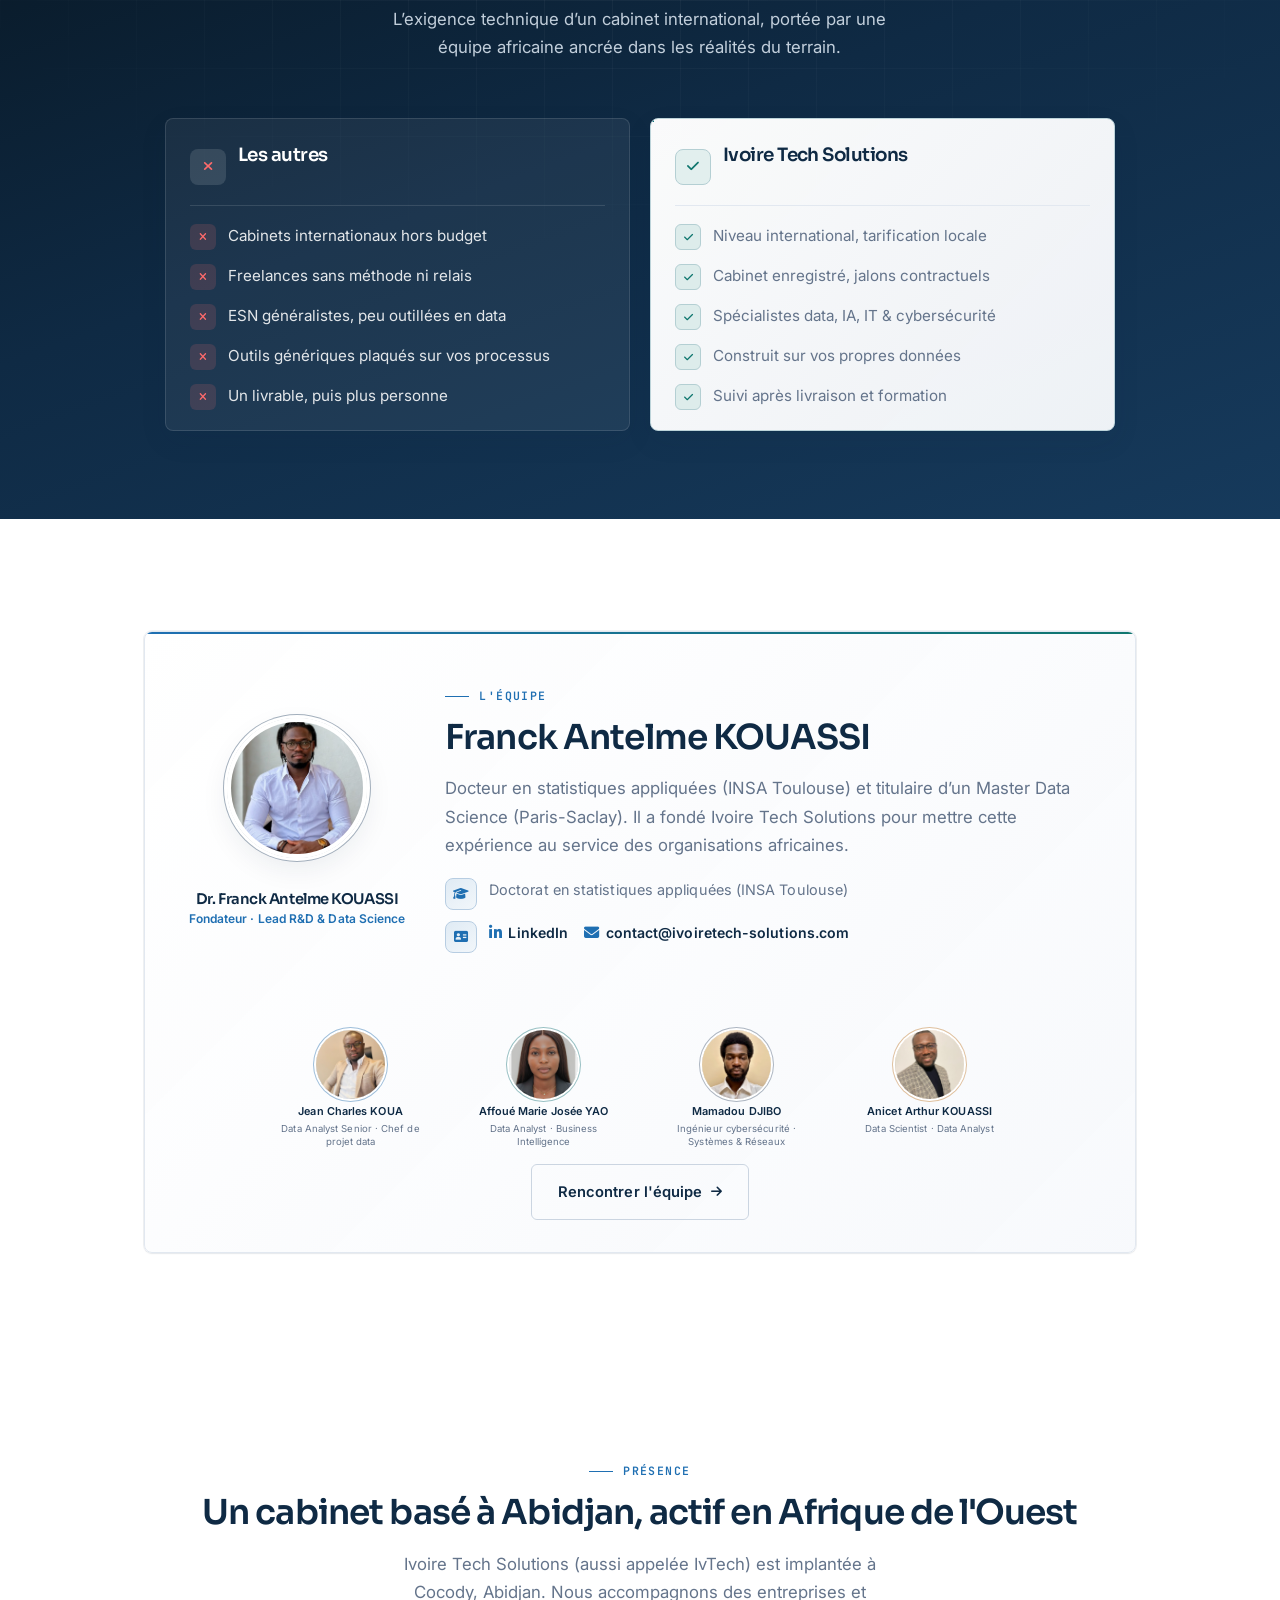
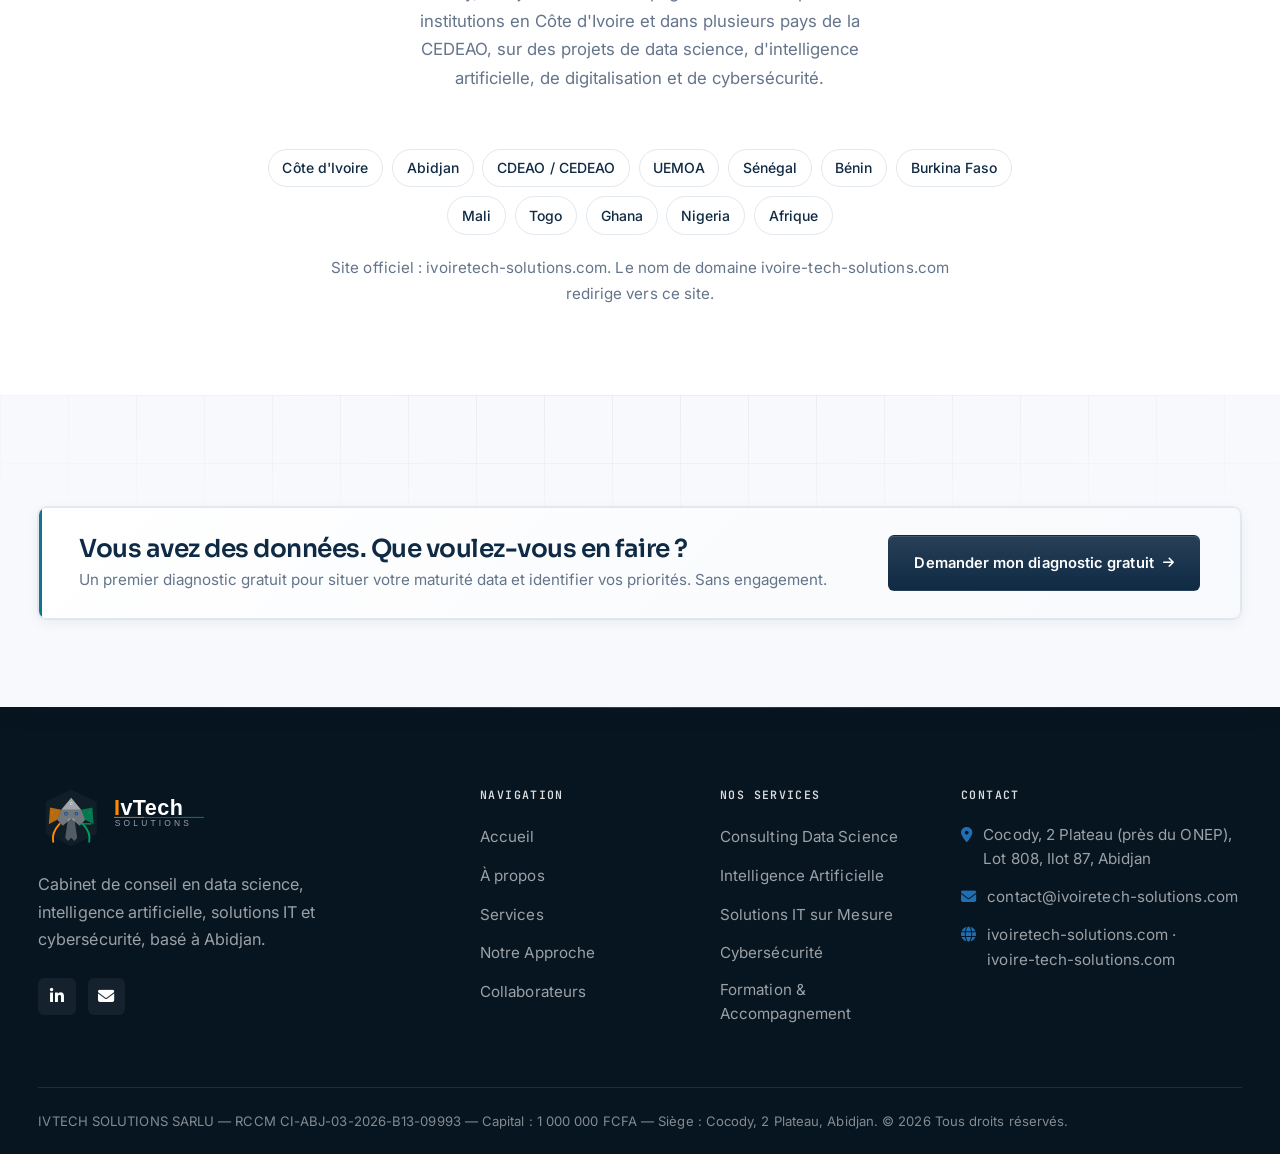
==== commit 74a39770: "Put the company name in the homepage H1 for brand search. Google already indexes the pages; the visi" ====
--- a/index.html
+++ b/index.html
@@ -180,7 +180,7 @@
                     <div class="hero__content">
                         <p class="hero__eyebrow" data-aos="fade-up">Ivoire Tech Solutions</p>
                         <span class="hero__badge" data-aos="fade-up" data-aos-delay="40"><span data-i18n="hero_badge">Data Science · IA · Solutions IT</span></span>
-                        <h1 class="hero__title" data-aos="fade-up" data-aos-delay="80" data-i18n="hero_title">L'intelligence des données au service de la <span class="accent">performance africaine</span></h1>
+                        <h1 class="hero__title" data-aos="fade-up" data-aos-delay="80" data-i18n="hero_title">Ivoire Tech Solutions — l'intelligence des données au service de la <span class="accent">performance africaine</span></h1>
                         <p class="hero__subtitle" data-aos="fade-up" data-aos-delay="160" data-i18n="hero_subtitle">De la collecte à l'action : nous faisons parler vos données pour booster vos performances.</p>
                         <div class="hero__cta" data-aos="fade-up" data-aos-delay="240">
                             <a href="contact.html" class="btn btn--primary"><span data-i18n="hero_btn_contact">Demander un diagnostic</span> <i class="fas fa-arrow-right" aria-hidden="true"></i></a>
@@ -657,7 +657,7 @@
     <a href="#" class="scrollup" id="scroll-up" aria-label="Retour en haut"><i class="fas fa-arrow-up"></i></a>
 
     <script src="assets/js/security.js?v=20260822"></script>
-    <script src="assets/js/i18n.js?v=20260902-seo"></script>
+    <script src="assets/js/i18n.js?v=20260902-brand"></script>
     <script src="assets/js/main.js?v=20260823-clean"></script>
     <script src="assets/js/hero-animation.js?v=20260816-motion"></script>
 </body>
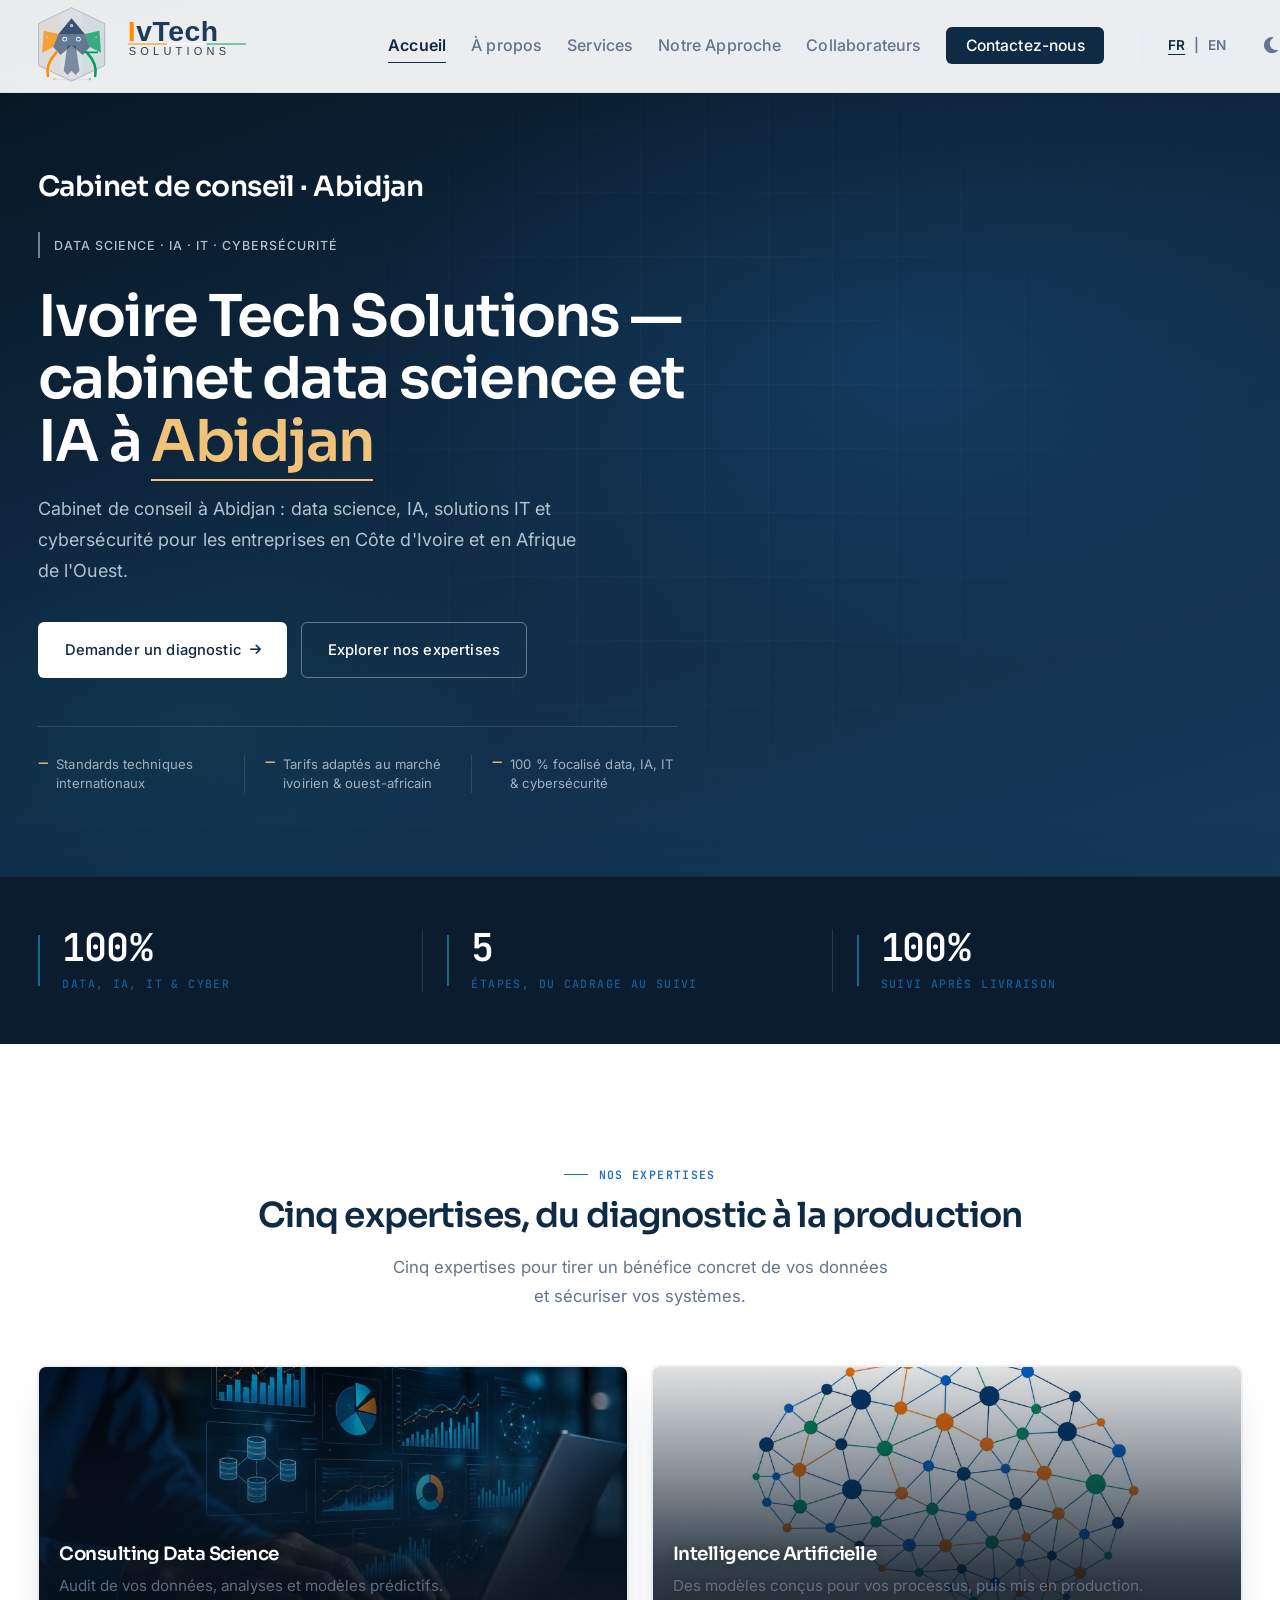
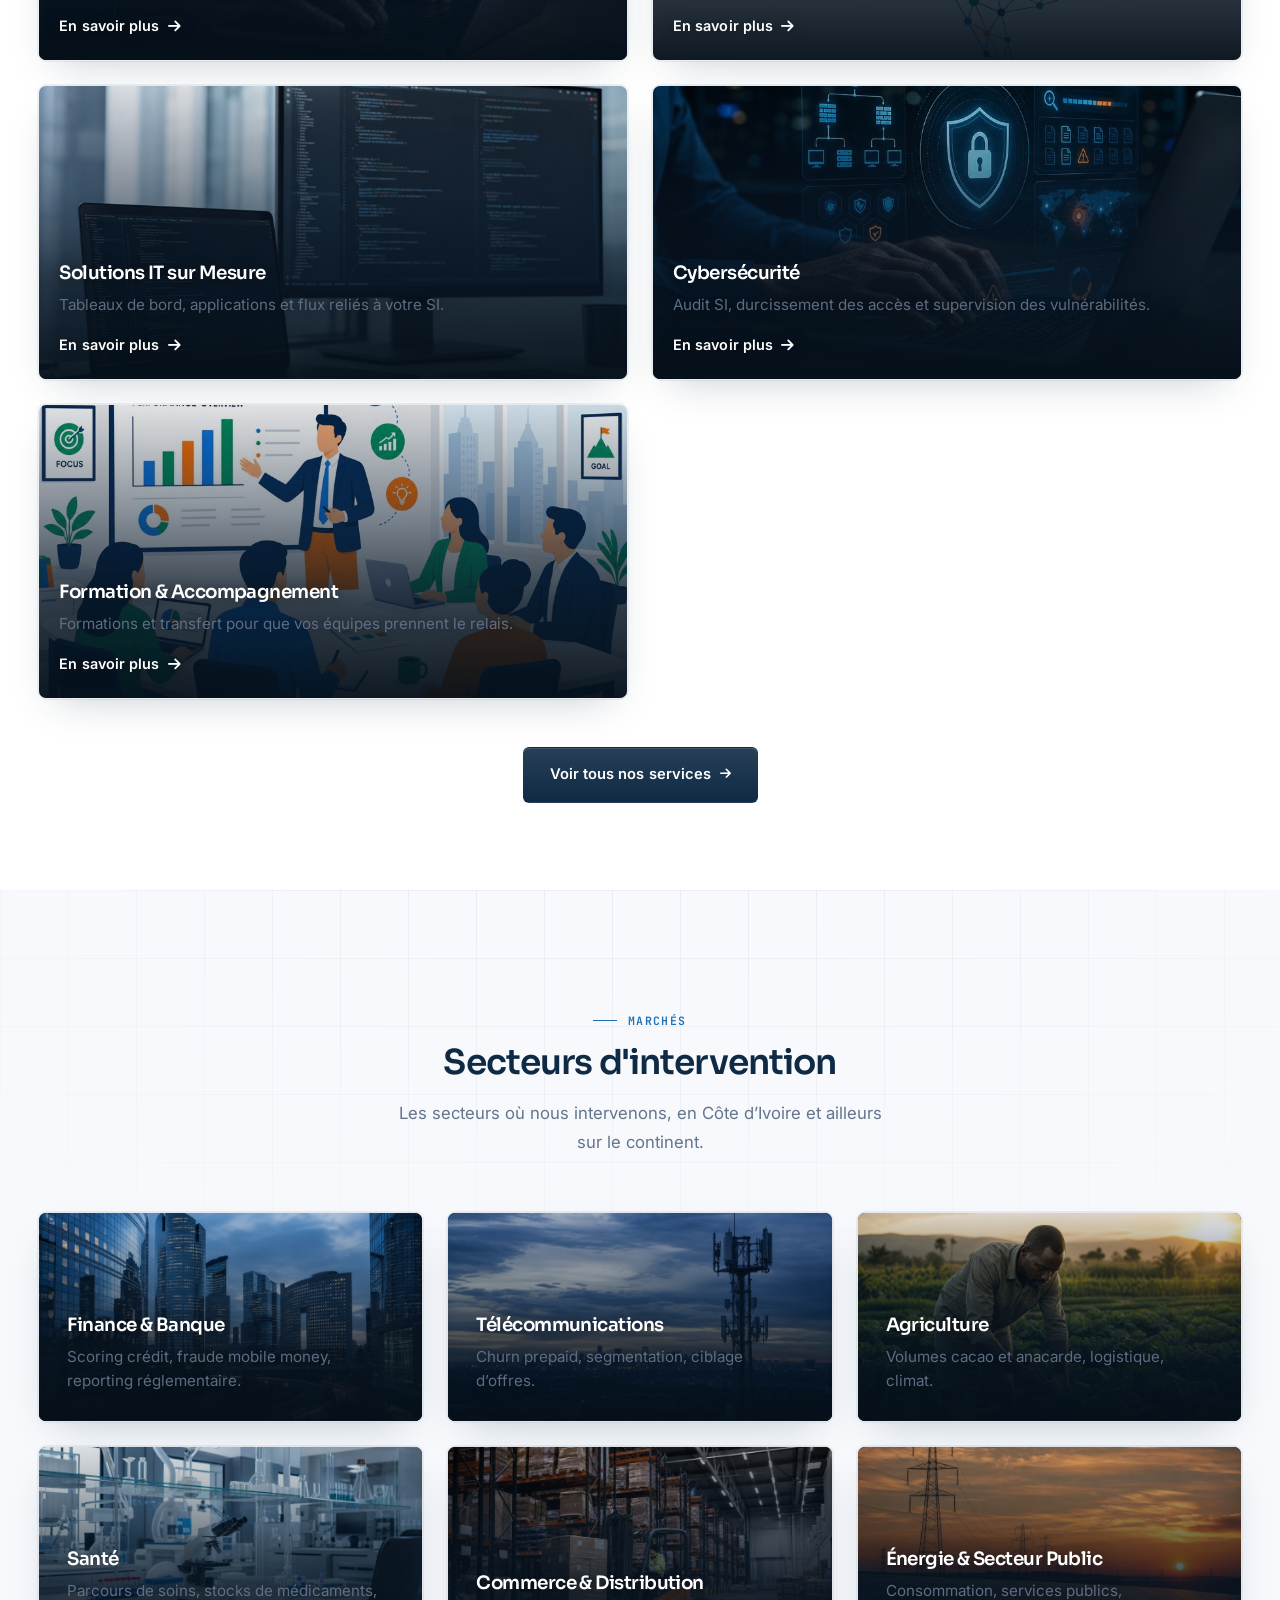
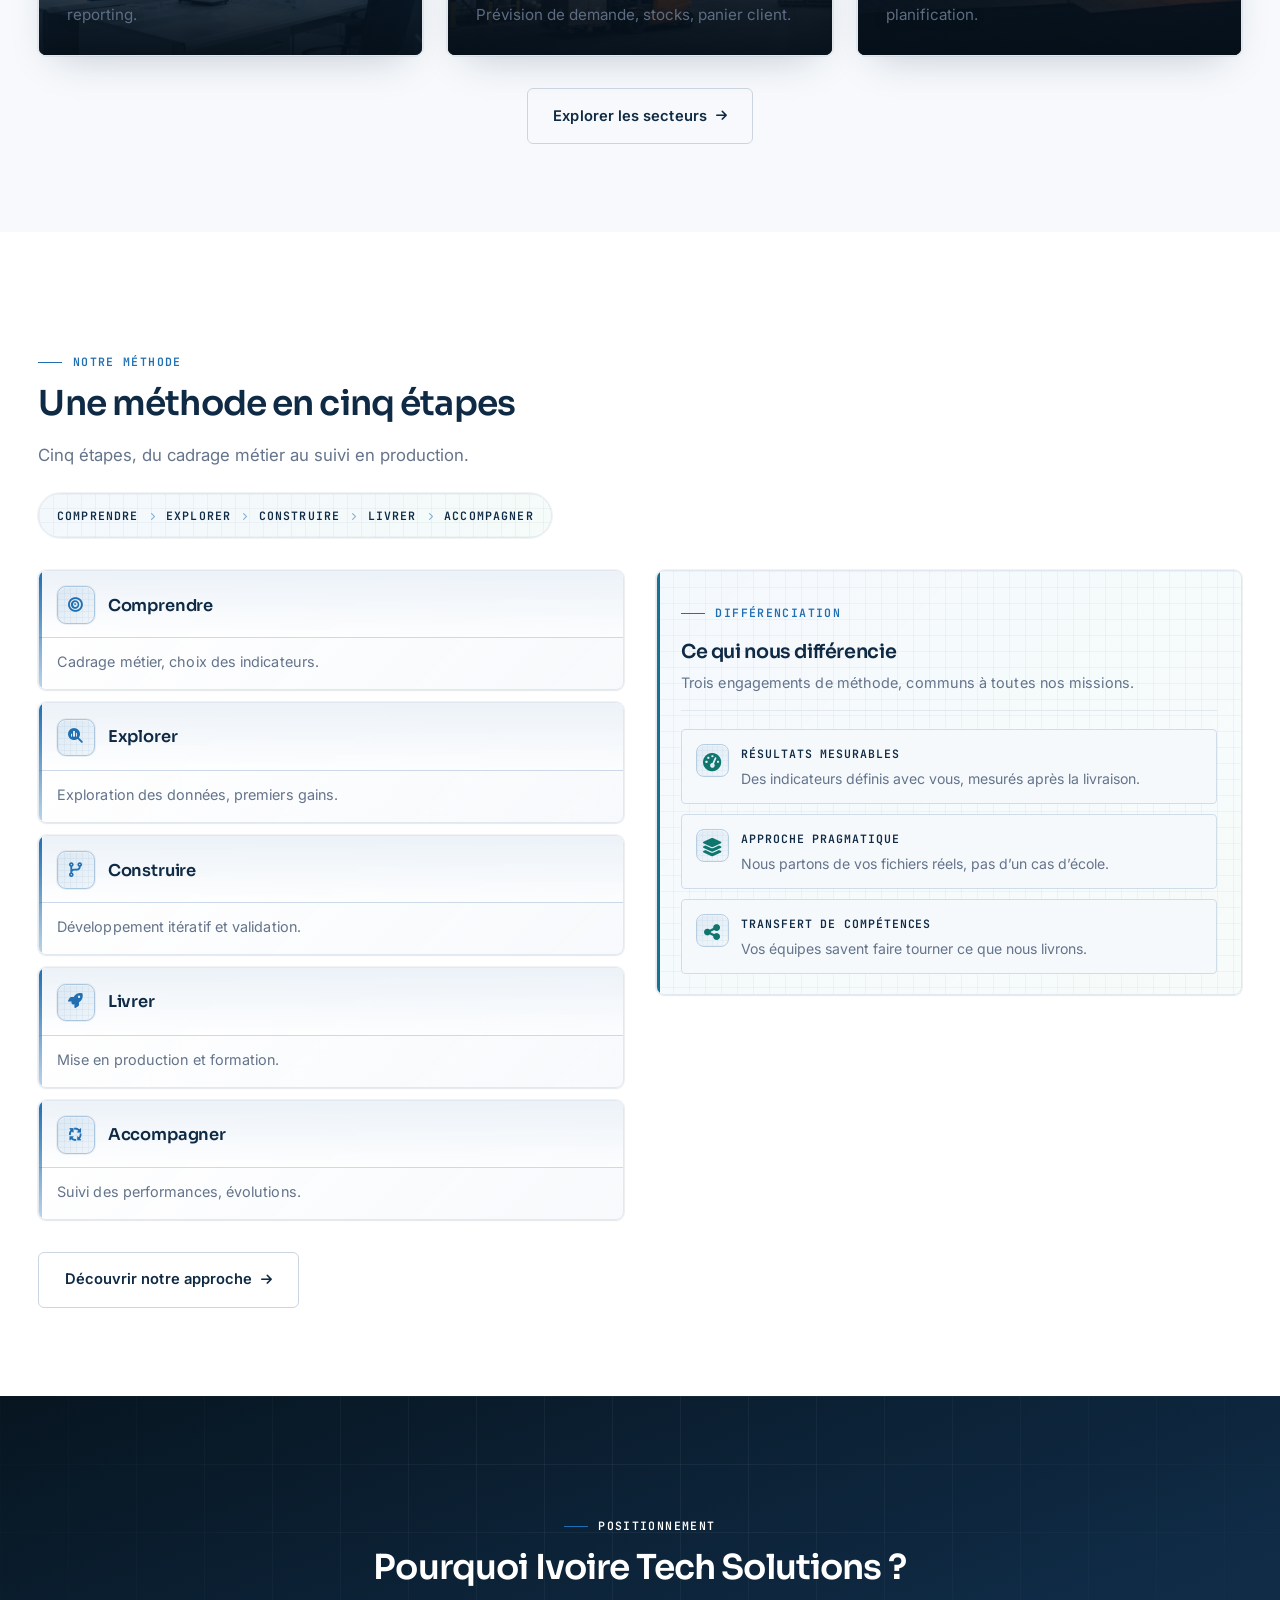
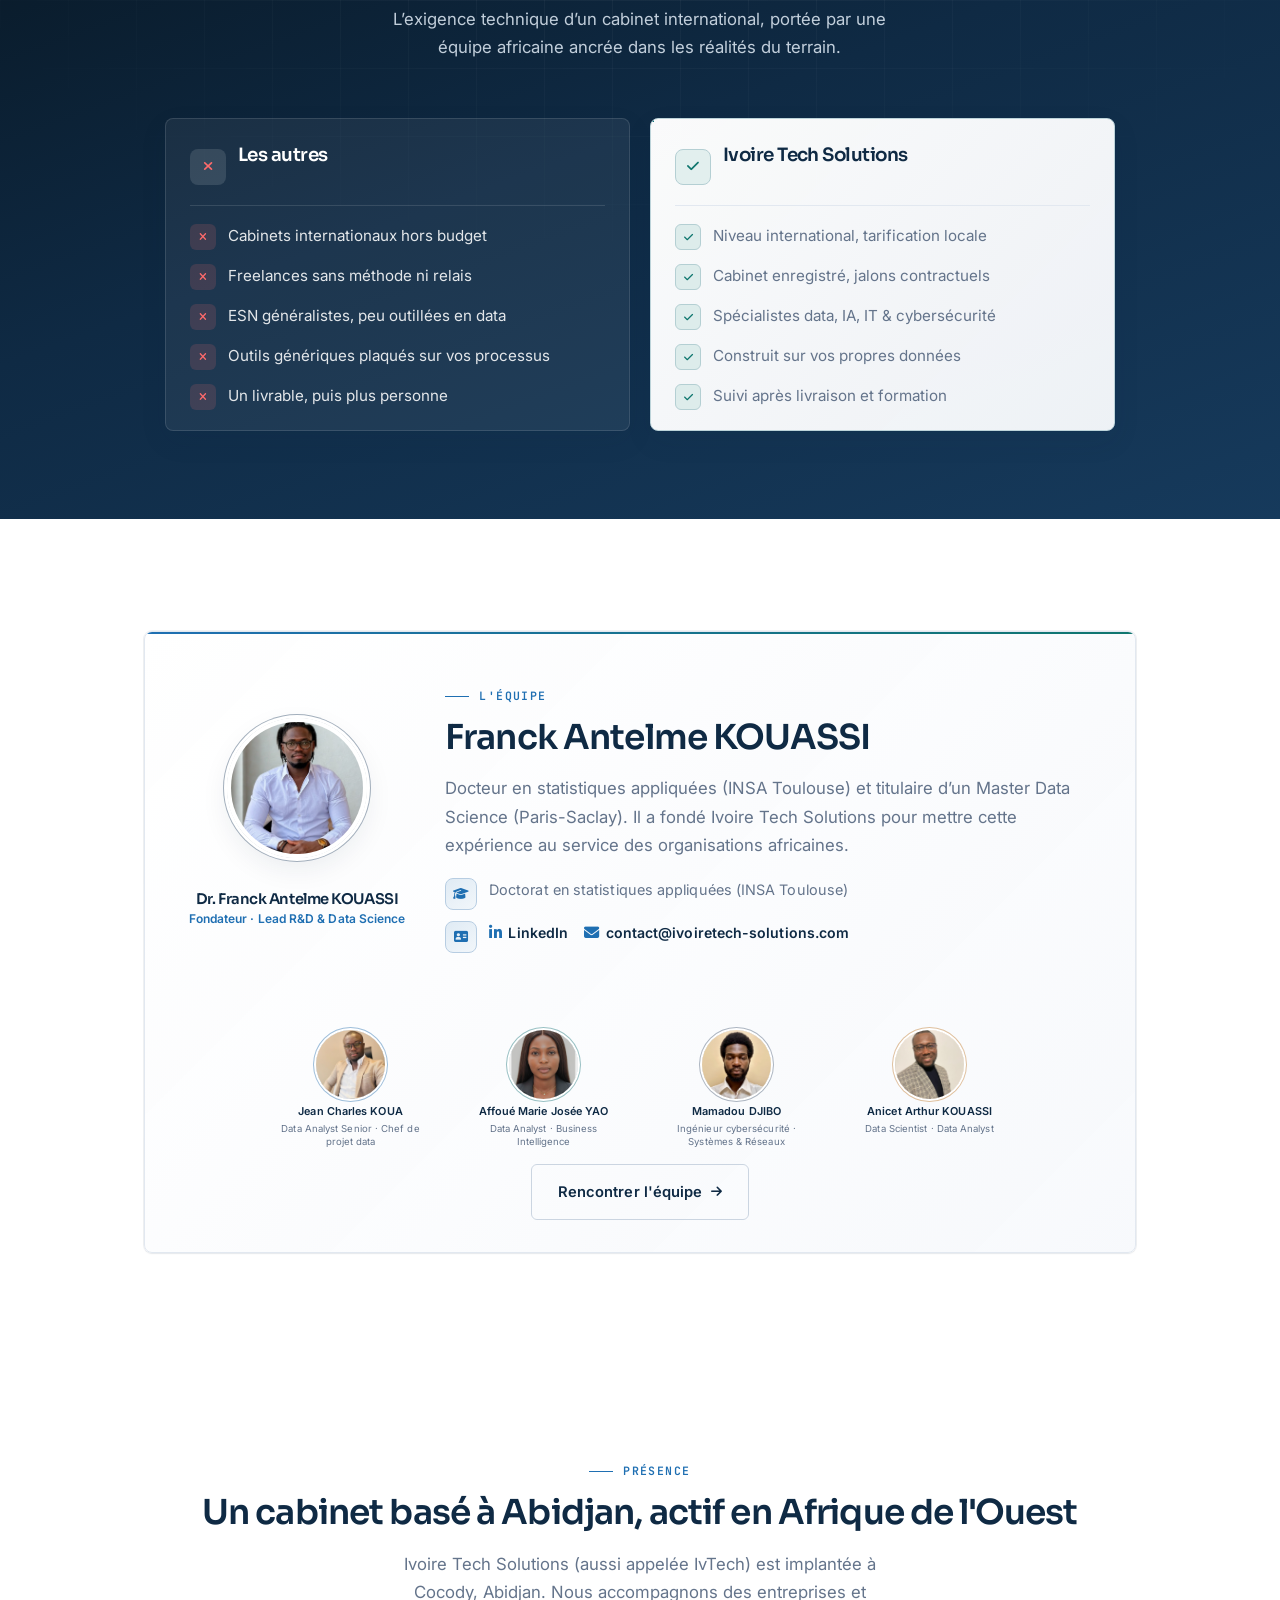
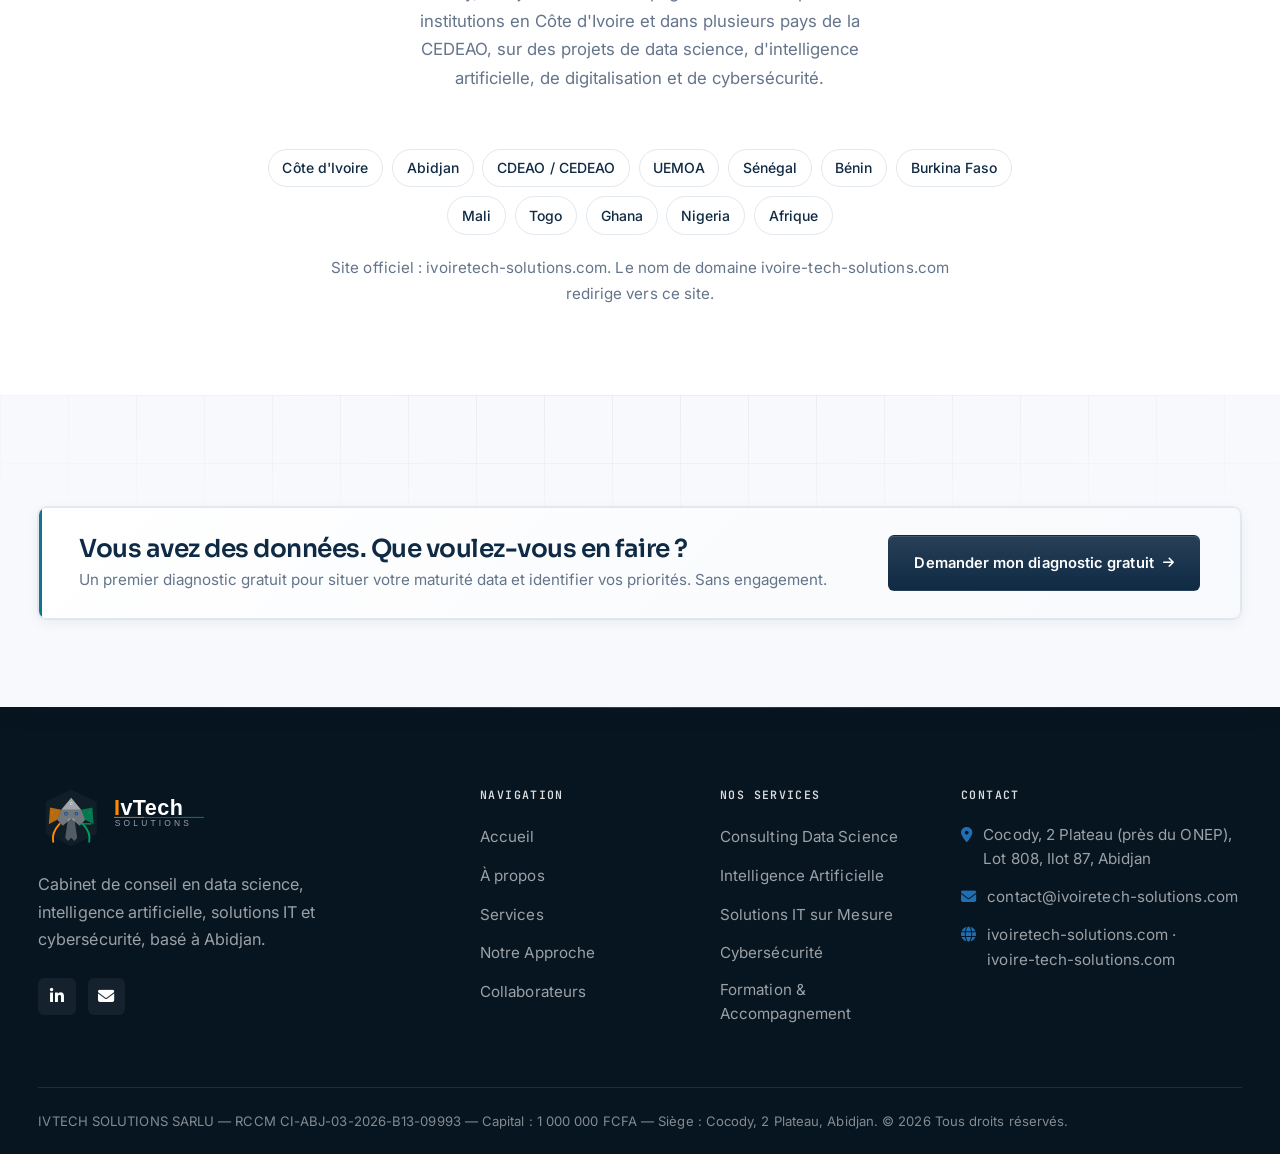
==== commit 2ef4553f: "Match ranking local titles: cabinet data and AI in Abidjan. Align homepage and services with the SER" ====
--- a/index.html
+++ b/index.html
@@ -3,8 +3,8 @@
 <head>
     <meta charset="UTF-8">
     <meta name="viewport" content="width=device-width, initial-scale=1.0">
-    <title>Ivoire Tech Solutions — Data Science, IA et IT à Abidjan</title>
-    <meta name="description" content="Cabinet de conseil en data science, intelligence artificielle, solutions IT et cybersécurité à Abidjan. Nous accompagnons les entreprises en Côte d'Ivoire et en Afrique de l'Ouest.">
+    <title>Cabinet data science, IA et IT à Abidjan | Ivoire Tech Solutions</title>
+    <meta name="description" content="Ivoire Tech Solutions : cabinet de conseil en data science, intelligence artificielle, solutions IT et cybersécurité à Abidjan, Côte d'Ivoire.">
     <meta name="author" content="Ivoire Tech Solutions">
     <meta name="robots" content="index, follow, max-image-preview:large, max-snippet:-1, max-video-preview:-1">
     <meta name="theme-color" content="#1B3A5C">
@@ -23,8 +23,8 @@
 
     <!-- Open Graph / Twitter -->
     <meta property="og:type" content="website">
-    <meta property="og:title" content="Ivoire Tech Solutions — Data Science, IA et IT à Abidjan">
-    <meta property="og:description" content="Cabinet de conseil data, IA, IT et cybersécurité basé à Abidjan, Côte d'Ivoire.">
+    <meta property="og:title" content="Cabinet data science, IA et IT à Abidjan | Ivoire Tech Solutions">
+    <meta property="og:description" content="Cabinet de conseil data, IA, IT et cybersécurité à Abidjan, Côte d'Ivoire.">
     <meta property="og:url" content="https://ivoiretech-solutions.com/">
     <meta property="og:image" content="https://ivoiretech-solutions.com/assets/images/og-banner.jpg">
     <meta property="og:image:alt" content="Ivoire Tech Solutions — cabinet data science et IA à Abidjan">
@@ -32,7 +32,7 @@
     <meta property="og:image:height" content="630">
     <meta property="og:locale" content="fr_FR">
     <meta name="twitter:card" content="summary_large_image">
-    <meta name="twitter:title" content="Ivoire Tech Solutions — Data Science, IA et IT à Abidjan">
+    <meta name="twitter:title" content="Cabinet data science, IA et IT à Abidjan | Ivoire Tech Solutions">
     <meta name="twitter:description" content="Cabinet de conseil data, IA, IT et cybersécurité à Abidjan.">
     <meta name="twitter:image" content="https://ivoiretech-solutions.com/assets/images/og-banner.jpg">
 
@@ -74,6 +74,11 @@
           "url": "https://ivoiretech-solutions.com/",
           "logo": "https://ivoiretech-solutions.com/assets/images/IvTech-Logo-Symbole-Couleur.png",
           "image": "https://ivoiretech-solutions.com/assets/images/og-banner.jpg",
+          "geo": {
+            "@type": "GeoCoordinates",
+            "latitude": 5.3547,
+            "longitude": -3.9889
+          },
           "identifier": {
             "@type": "PropertyValue",
             "propertyID": "RCCM",
@@ -117,6 +122,17 @@
             "addressLocality": "Cocody, Abidjan",
             "addressCountry": "CI"
           },
+          "hasOfferCatalog": {
+            "@type": "OfferCatalog",
+            "name": "Services Ivoire Tech Solutions",
+            "itemListElement": [
+              { "@type": "Offer", "itemOffered": { "@type": "Service", "name": "Consulting Data Science" } },
+              { "@type": "Offer", "itemOffered": { "@type": "Service", "name": "Intelligence Artificielle" } },
+              { "@type": "Offer", "itemOffered": { "@type": "Service", "name": "Solutions IT sur mesure" } },
+              { "@type": "Offer", "itemOffered": { "@type": "Service", "name": "Cybersécurité" } },
+              { "@type": "Offer", "itemOffered": { "@type": "Service", "name": "Formation et accompagnement" } }
+            ]
+          },
           "sameAs": [
             "https://www.linkedin.com/company/ivtech-solutions",
             "https://www.linkedin.com/in/FAKouassi",
@@ -178,9 +194,9 @@
             <div class="container">
                 <div class="hero__grid">
                     <div class="hero__content">
-                        <p class="hero__eyebrow" data-aos="fade-up">Ivoire Tech Solutions</p>
+                        <p class="hero__eyebrow" data-aos="fade-up" data-i18n="hero_eyebrow">Cabinet de conseil · Abidjan</p>
                         <span class="hero__badge" data-aos="fade-up" data-aos-delay="40"><span data-i18n="hero_badge">Data Science · IA · Solutions IT</span></span>
-                        <h1 class="hero__title" data-aos="fade-up" data-aos-delay="80" data-i18n="hero_title">Ivoire Tech Solutions — l'intelligence des données au service de la <span class="accent">performance africaine</span></h1>
+                        <h1 class="hero__title" data-aos="fade-up" data-aos-delay="80" data-i18n="hero_title">Ivoire Tech Solutions — cabinet data science et IA à <span class="accent">Abidjan</span></h1>
                         <p class="hero__subtitle" data-aos="fade-up" data-aos-delay="160" data-i18n="hero_subtitle">De la collecte à l'action : nous faisons parler vos données pour booster vos performances.</p>
                         <div class="hero__cta" data-aos="fade-up" data-aos-delay="240">
                             <a href="contact.html" class="btn btn--primary"><span data-i18n="hero_btn_contact">Demander un diagnostic</span> <i class="fas fa-arrow-right" aria-hidden="true"></i></a>
@@ -657,7 +673,7 @@
     <a href="#" class="scrollup" id="scroll-up" aria-label="Retour en haut"><i class="fas fa-arrow-up"></i></a>
 
     <script src="assets/js/security.js?v=20260822"></script>
-    <script src="assets/js/i18n.js?v=20260902-brand"></script>
+    <script src="assets/js/i18n.js?v=20260902-serp"></script>
     <script src="assets/js/main.js?v=20260823-clean"></script>
     <script src="assets/js/hero-animation.js?v=20260816-motion"></script>
 </body>
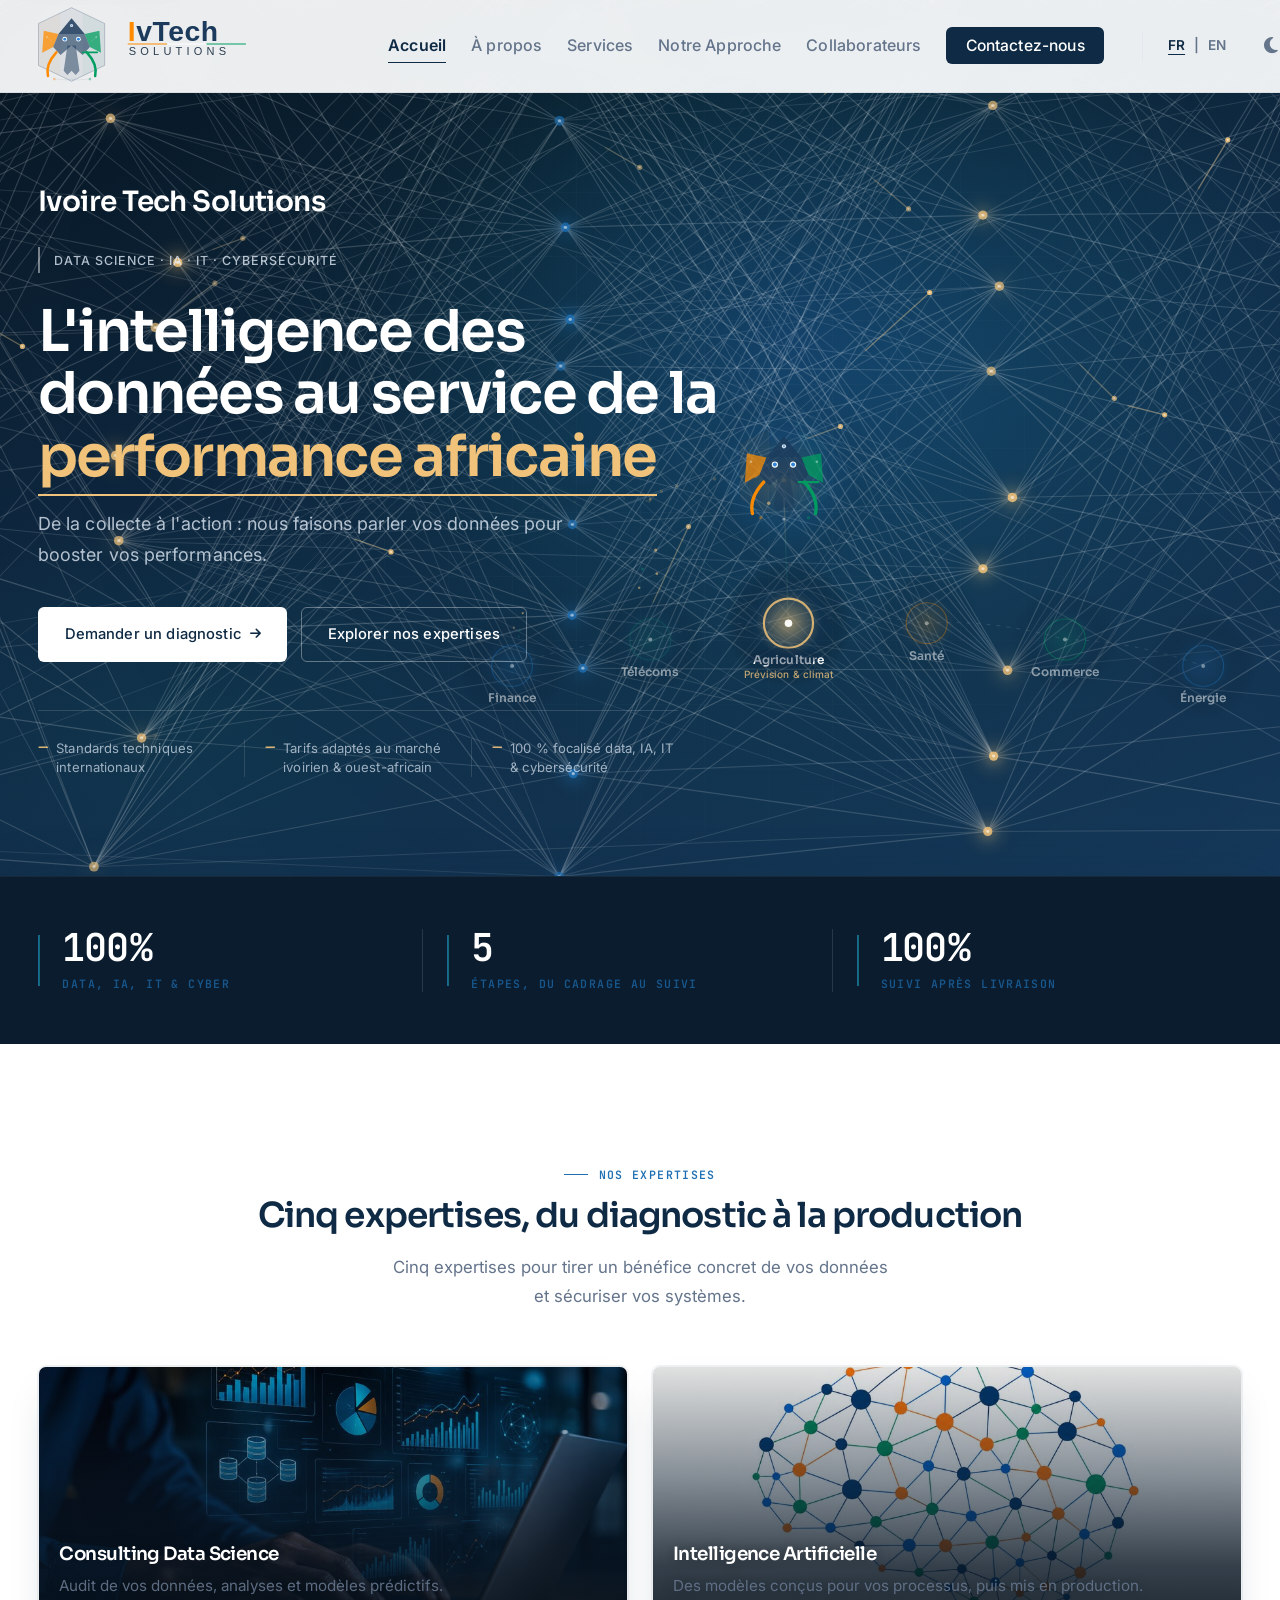
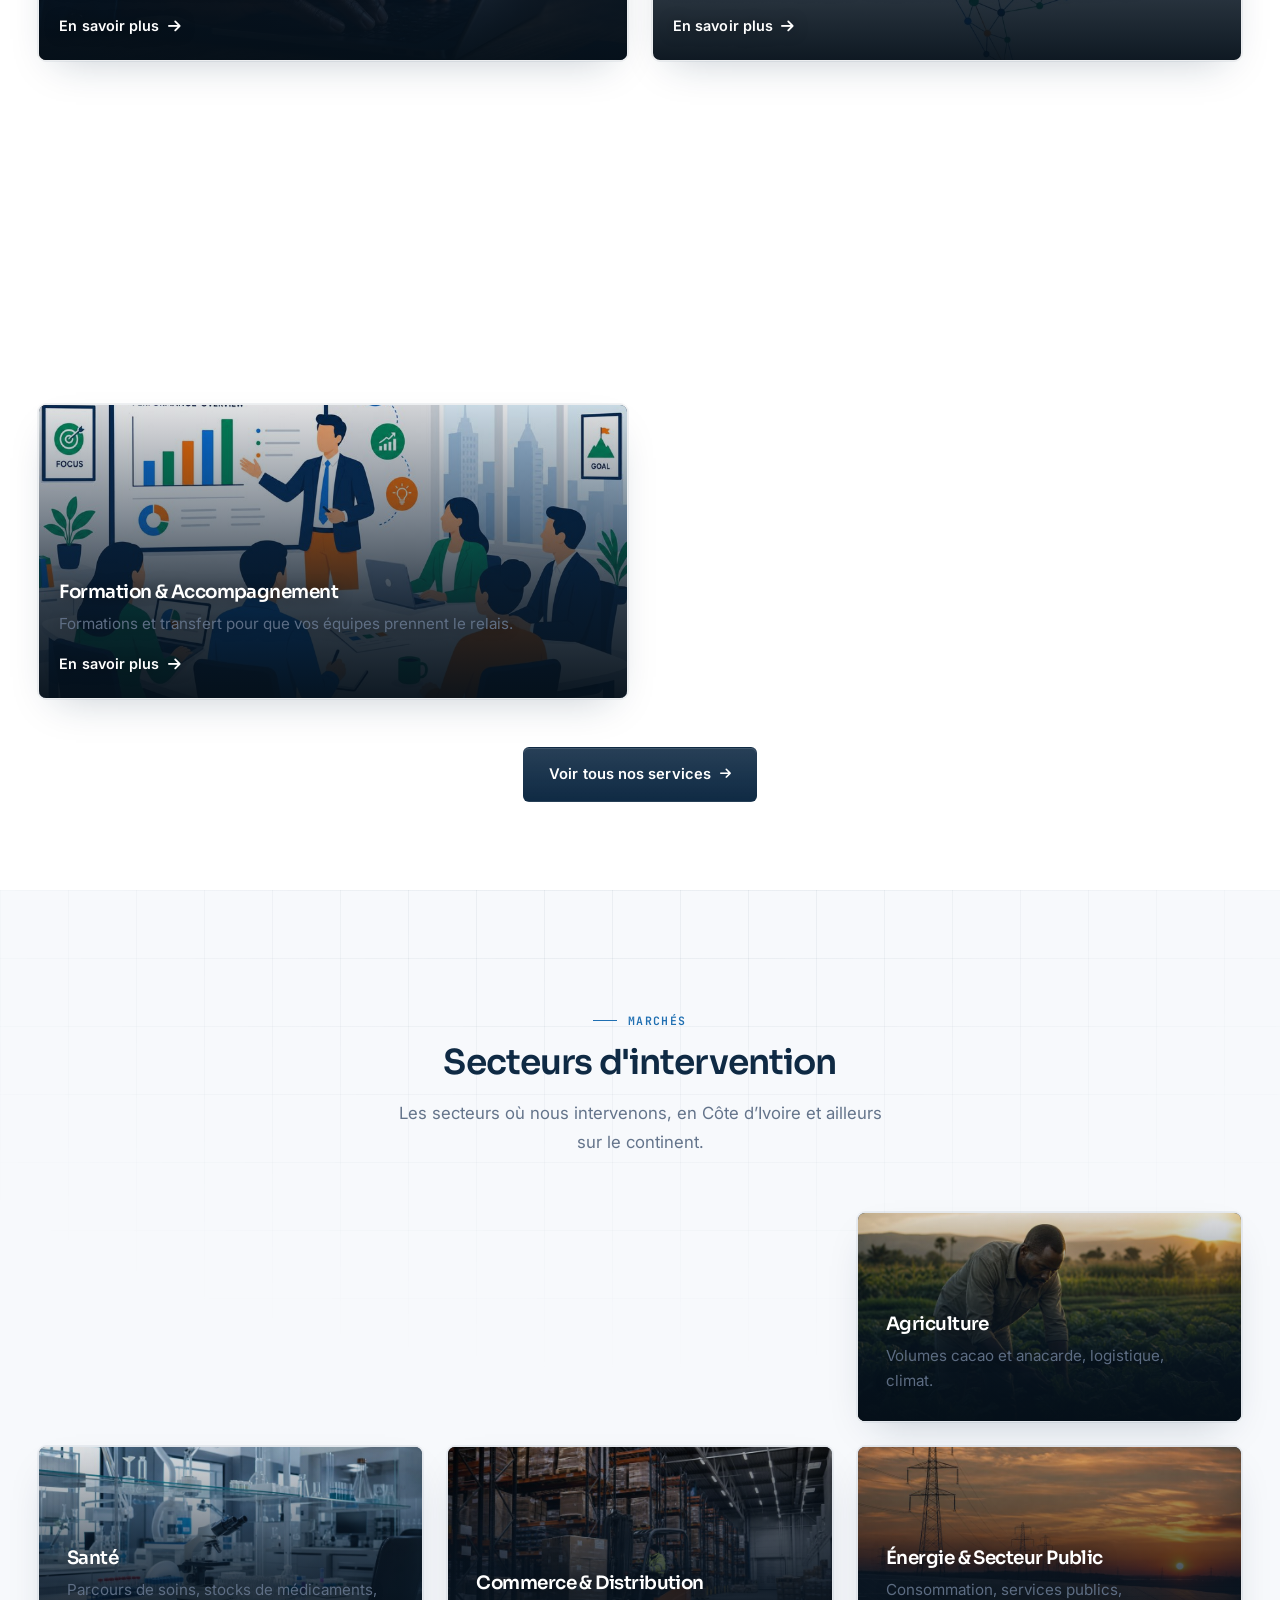
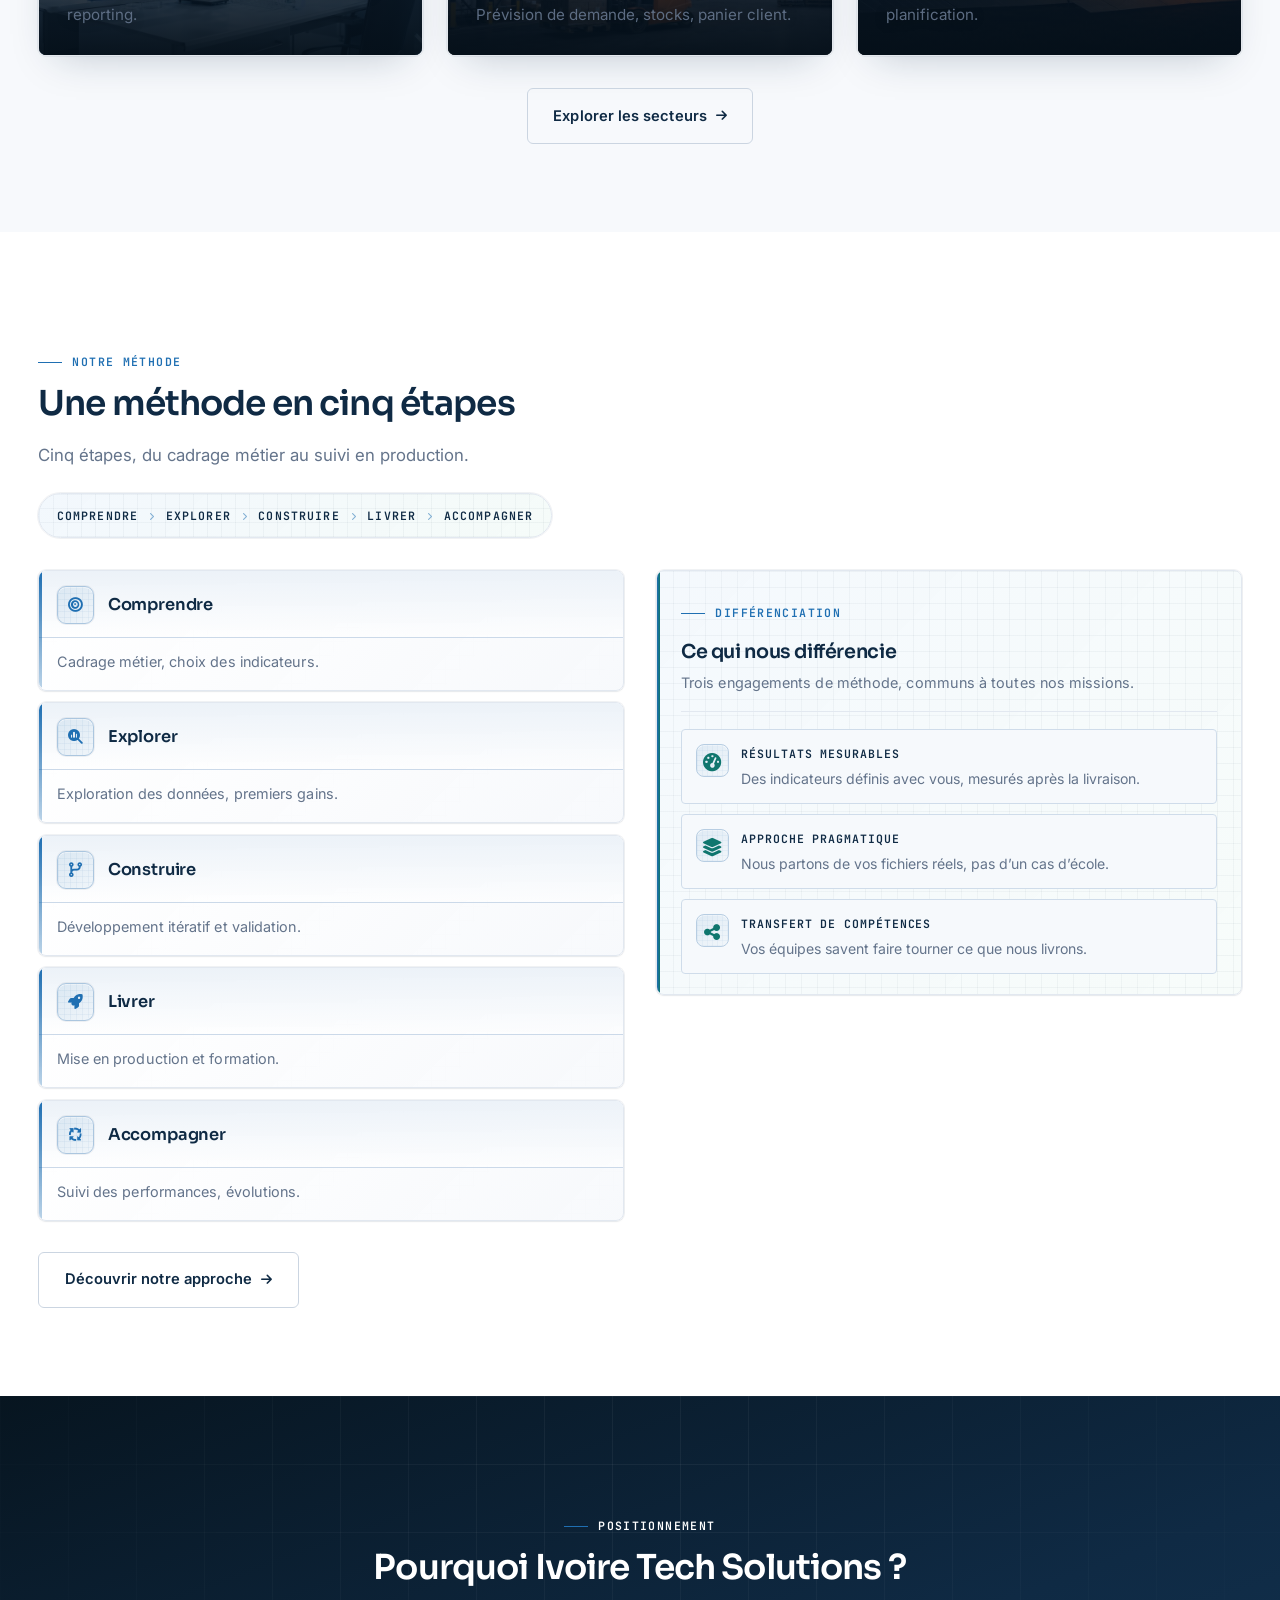
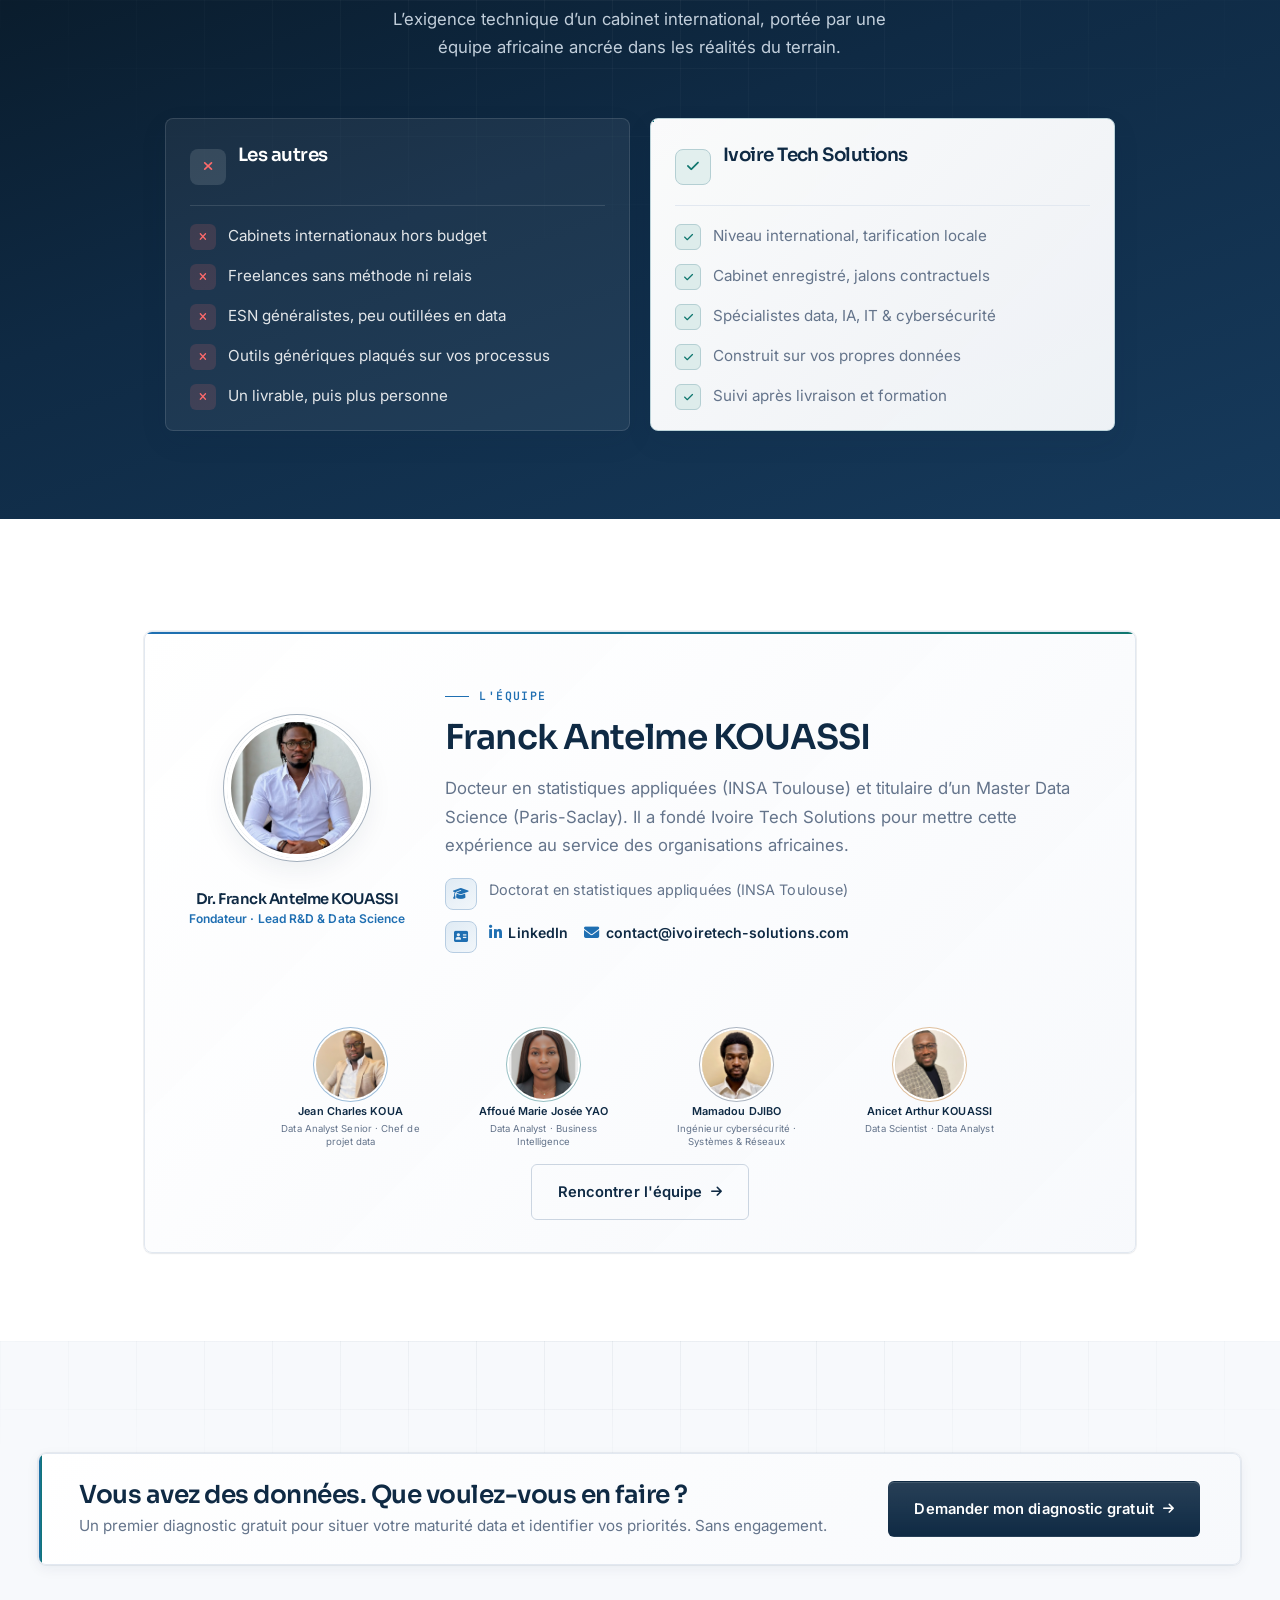
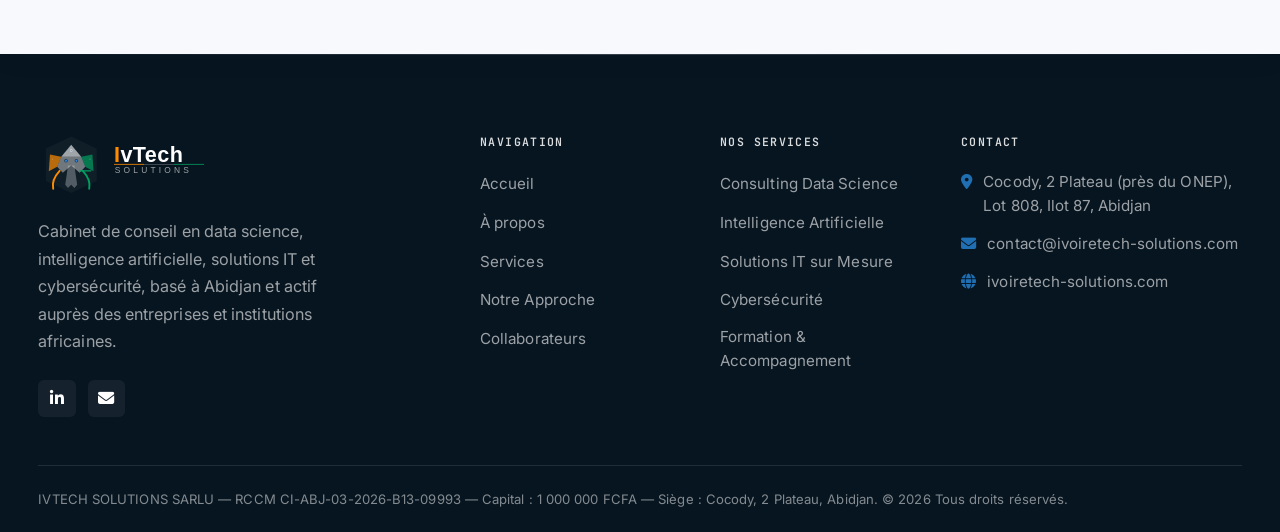
==== commit 464b2b46: "Restore original page copy while keeping SEO tags. Put the site identity back on every public page a" ====
--- a/index.html
+++ b/index.html
@@ -159,7 +159,7 @@
         <div class="container">
             <nav class="nav" aria-label="Navigation principale">
                 <a href="index.html" class="nav__logo" aria-label="Accueil Ivoire Tech Solutions">
-                    <img src="assets/images/IvTech-Logo-Horizontal-Couleur.svg" alt="Ivoire Tech Solutions (IvTech)" width="220" height="82" decoding="async">
+                    <img src="assets/images/IvTech-Logo-Horizontal-Couleur.svg" alt="Ivoire Tech Solutions" width="220" height="82" decoding="async">
                 </a>
                 <div class="nav__menu" id="nav-menu">
                     <ul class="nav__list">
@@ -194,9 +194,9 @@
             <div class="container">
                 <div class="hero__grid">
                     <div class="hero__content">
-                        <p class="hero__eyebrow" data-aos="fade-up" data-i18n="hero_eyebrow">Cabinet de conseil · Abidjan</p>
+                        <p class="hero__eyebrow" data-aos="fade-up" data-i18n="hero_eyebrow">Ivoire Tech Solutions</p>
                         <span class="hero__badge" data-aos="fade-up" data-aos-delay="40"><span data-i18n="hero_badge">Data Science · IA · Solutions IT</span></span>
-                        <h1 class="hero__title" data-aos="fade-up" data-aos-delay="80" data-i18n="hero_title">Ivoire Tech Solutions — cabinet data science et IA à <span class="accent">Abidjan</span></h1>
+                        <h1 class="hero__title" data-aos="fade-up" data-aos-delay="80" data-i18n="hero_title">L'intelligence des données au service de la <span class="accent">performance africaine</span></h1>
                         <p class="hero__subtitle" data-aos="fade-up" data-aos-delay="160" data-i18n="hero_subtitle">De la collecte à l'action : nous faisons parler vos données pour booster vos performances.</p>
                         <div class="hero__cta" data-aos="fade-up" data-aos-delay="240">
                             <a href="contact.html" class="btn btn--primary"><span data-i18n="hero_btn_contact">Demander un diagnostic</span> <i class="fas fa-arrow-right" aria-hidden="true"></i></a>
@@ -245,7 +245,7 @@
                     </div>
                     <div class="services__grid">
                         <a href="services.html#data-science" class="media-card" data-aos="fade-up">
-                            <img class="media-card__img" src="assets/images/svc-data-science.jpg" alt="Consulting data science à Abidjan — Ivoire Tech Solutions" loading="lazy">
+                            <img class="media-card__img" src="assets/images/svc-data-science.jpg" alt="Consulting Data Science" loading="lazy">
                             <span class="media-card__overlay"></span>
                             <div class="media-card__body">
                                 <h3 data-i18n="srv1_t">Consulting Data Science</h3>
@@ -254,7 +254,7 @@
                             </div>
                         </a>
                         <a href="services.html#ia" class="media-card" data-aos="fade-up" data-aos-delay="100">
-                            <img class="media-card__img" src="assets/images/svc-ia.jpg" alt="Intelligence artificielle pour entreprises — Ivoire Tech Solutions" loading="lazy">
+                            <img class="media-card__img" src="assets/images/svc-ia.jpg" alt="Intelligence Artificielle" loading="lazy">
                             <span class="media-card__overlay"></span>
                             <div class="media-card__body">
                                 <h3 data-i18n="srv2_t">Intelligence Artificielle</h3>
@@ -263,7 +263,7 @@
                             </div>
                         </a>
                         <a href="services.html#it" class="media-card" data-aos="fade-up" data-aos-delay="200">
-                            <img class="media-card__img" src="assets/images/svc-it.jpg" alt="Solutions IT sur mesure à Abidjan — Ivoire Tech Solutions" loading="lazy">
+                            <img class="media-card__img" src="assets/images/svc-it.jpg" alt="Solutions IT sur Mesure" loading="lazy">
                             <span class="media-card__overlay"></span>
                             <div class="media-card__body">
                                 <h3 data-i18n="srv3_t">Solutions IT sur Mesure</h3>
@@ -272,7 +272,7 @@
                             </div>
                         </a>
                         <a href="services.html#cybersecurite" class="media-card" data-aos="fade-up" data-aos-delay="250">
-                            <img class="media-card__img" src="assets/images/svc-cybersecurite.jpg" alt="Conseil cybersécurité à Abidjan — Ivoire Tech Solutions" loading="lazy">
+                            <img class="media-card__img" src="assets/images/svc-cybersecurite.jpg" alt="Cybersécurité" loading="lazy">
                             <span class="media-card__overlay"></span>
                             <div class="media-card__body">
                                 <h3 data-i18n="srv5_t">Cybersécurité</h3>
@@ -281,7 +281,7 @@
                             </div>
                         </a>
                         <a href="services.html#formation" class="media-card" data-aos="fade-up" data-aos-delay="300">
-                            <img class="media-card__img" src="assets/images/svc-formation.jpg" alt="Formation data et IA — Ivoire Tech Solutions" loading="lazy">
+                            <img class="media-card__img" src="assets/images/svc-formation.jpg" alt="Formation & Accompagnement" loading="lazy">
                             <span class="media-card__overlay"></span>
                             <div class="media-card__body">
                                 <h3 data-i18n="srv4_t">Formation & Accompagnement</h3>
@@ -306,7 +306,7 @@
                     </div>
                     <div class="grid sectors-grid">
                         <a href="services.html#finance" class="media-card media-card--sm" data-aos="fade-up">
-                            <img class="media-card__img" src="assets/images/sect-finance.jpg" alt="Data science pour banques en Côte d'Ivoire — Ivoire Tech Solutions" loading="lazy">
+                            <img class="media-card__img" src="assets/images/sect-finance.jpg" alt="Finance & Banque" loading="lazy">
                             <span class="media-card__overlay"></span>
                             <div class="media-card__body">
                                 <h4 data-i18n="sect1_t">Finance & Banque</h4>
@@ -314,7 +314,7 @@
                             </div>
                         </a>
                         <a href="services.html#telecom" class="media-card media-card--sm" data-aos="fade-up" data-aos-delay="80">
-                            <img class="media-card__img" src="assets/images/sect-telecom.jpg" alt="IA et data pour les télécoms — Ivoire Tech Solutions" loading="lazy">
+                            <img class="media-card__img" src="assets/images/sect-telecom.jpg" alt="Télécommunications" loading="lazy">
                             <span class="media-card__overlay"></span>
                             <div class="media-card__body">
                                 <h4 data-i18n="sect2_t">Télécommunications</h4>
@@ -584,31 +584,6 @@
                 </div>
             </section>
 
-            <section class="section bg-white" id="presence">
-                <div class="container">
-                    <div class="section__header" data-aos="fade-up">
-                        <span class="section__subtitle" data-i18n="geo_sub">Présence</span>
-                        <h2 class="section__title" data-i18n="geo_t">Un cabinet basé à Abidjan, actif en Afrique de l'Ouest</h2>
-                        <p class="section__description" data-i18n="geo_d">Ivoire Tech Solutions (aussi appelée IvTech) est implantée à Cocody, Abidjan. Nous accompagnons des entreprises et institutions en Côte d'Ivoire et dans plusieurs pays de la CEDEAO, sur des projets de data science, d'intelligence artificielle, de digitalisation et de cybersécurité.</p>
-                    </div>
-                    <ul class="geo-chips" aria-label="Zones d'intervention">
-                        <li>Côte d'Ivoire</li>
-                        <li>Abidjan</li>
-                        <li>CDEAO / CEDEAO</li>
-                        <li>UEMOA</li>
-                        <li>Sénégal</li>
-                        <li>Bénin</li>
-                        <li>Burkina Faso</li>
-                        <li>Mali</li>
-                        <li>Togo</li>
-                        <li>Ghana</li>
-                        <li>Nigeria</li>
-                        <li>Afrique</li>
-                    </ul>
-                    <p class="geo-sites" data-i18n="geo_sites">Site officiel : ivoiretech-solutions.com. Le nom de domaine ivoire-tech-solutions.com redirige vers ce site.</p>
-                </div>
-            </section>
-
             <!-- CTA final -->
             <section class="section bg-light home-section--cta">
                 <div class="container">
@@ -628,7 +603,7 @@
             <div class="footer__top">
                 <div class="footer__about" data-aos="fade-up">
                     <a href="index.html" class="footer__logo"><img src="assets/images/IvTech-Logo-Horizontal-FondSombre.svg" alt="Ivoire Tech Solutions"></a>
-                    <p data-i18n="ft_desc">Cabinet de conseil en data science, intelligence artificielle, solutions IT et cybersécurité, basé à Abidjan.</p>
+                    <p data-i18n="ft_desc">Cabinet de conseil en data science, intelligence artificielle, solutions IT et cybersécurité, basé à Abidjan et actif auprès des entreprises et institutions africaines.</p>
                     <div class="footer__social">
                         <a href="https://linkedin.com/company/ivtech-solutions" target="_blank" rel="noopener" aria-label="LinkedIn"><i class="fab fa-linkedin-in"></i></a>
                         <a href="#" class="js-protected-email" data-e="=02bj5ycu9Wa0VHbvNXLoNWZ0Vmcp9mdpBEdjFGdu92Y" aria-label="Email"><i class="fas fa-envelope"></i></a>
@@ -658,7 +633,7 @@
                     <h3 class="footer__title" data-i18n="ft_contact">Contact</h3>
                     <div class="footer__contact-item"><i class="fas fa-map-marker-alt"></i><span data-i18n="cont_addr_v">Cocody, 2 Plateau (près du ONEP), Lot 808, Ilot 87, Abidjan</span></div>
                     <div class="footer__contact-item"><i class="fas fa-envelope"></i><a href="#" class="js-protected-email" data-e="=02bj5ycu9Wa0VHbvNXLoNWZ0Vmcp9mdpBEdjFGdu92Y" data-show-text></a></div>
-                    <div class="footer__contact-item"><i class="fas fa-globe"></i><span><a href="https://ivoiretech-solutions.com">ivoiretech-solutions.com</a> · <a href="https://ivoire-tech-solutions.com">ivoire-tech-solutions.com</a></span></div>
+                    <div class="footer__contact-item"><i class="fas fa-globe"></i><a href="https://ivoiretech-solutions.com">ivoiretech-solutions.com</a></div>
                 </div>
             </div>
             <div class="footer__bottom">
@@ -673,7 +648,7 @@
     <a href="#" class="scrollup" id="scroll-up" aria-label="Retour en haut"><i class="fas fa-arrow-up"></i></a>
 
     <script src="assets/js/security.js?v=20260822"></script>
-    <script src="assets/js/i18n.js?v=20260902-serp"></script>
+    <script src="assets/js/i18n.js?v=20260902-copy"></script>
     <script src="assets/js/main.js?v=20260823-clean"></script>
     <script src="assets/js/hero-animation.js?v=20260816-motion"></script>
 </body>
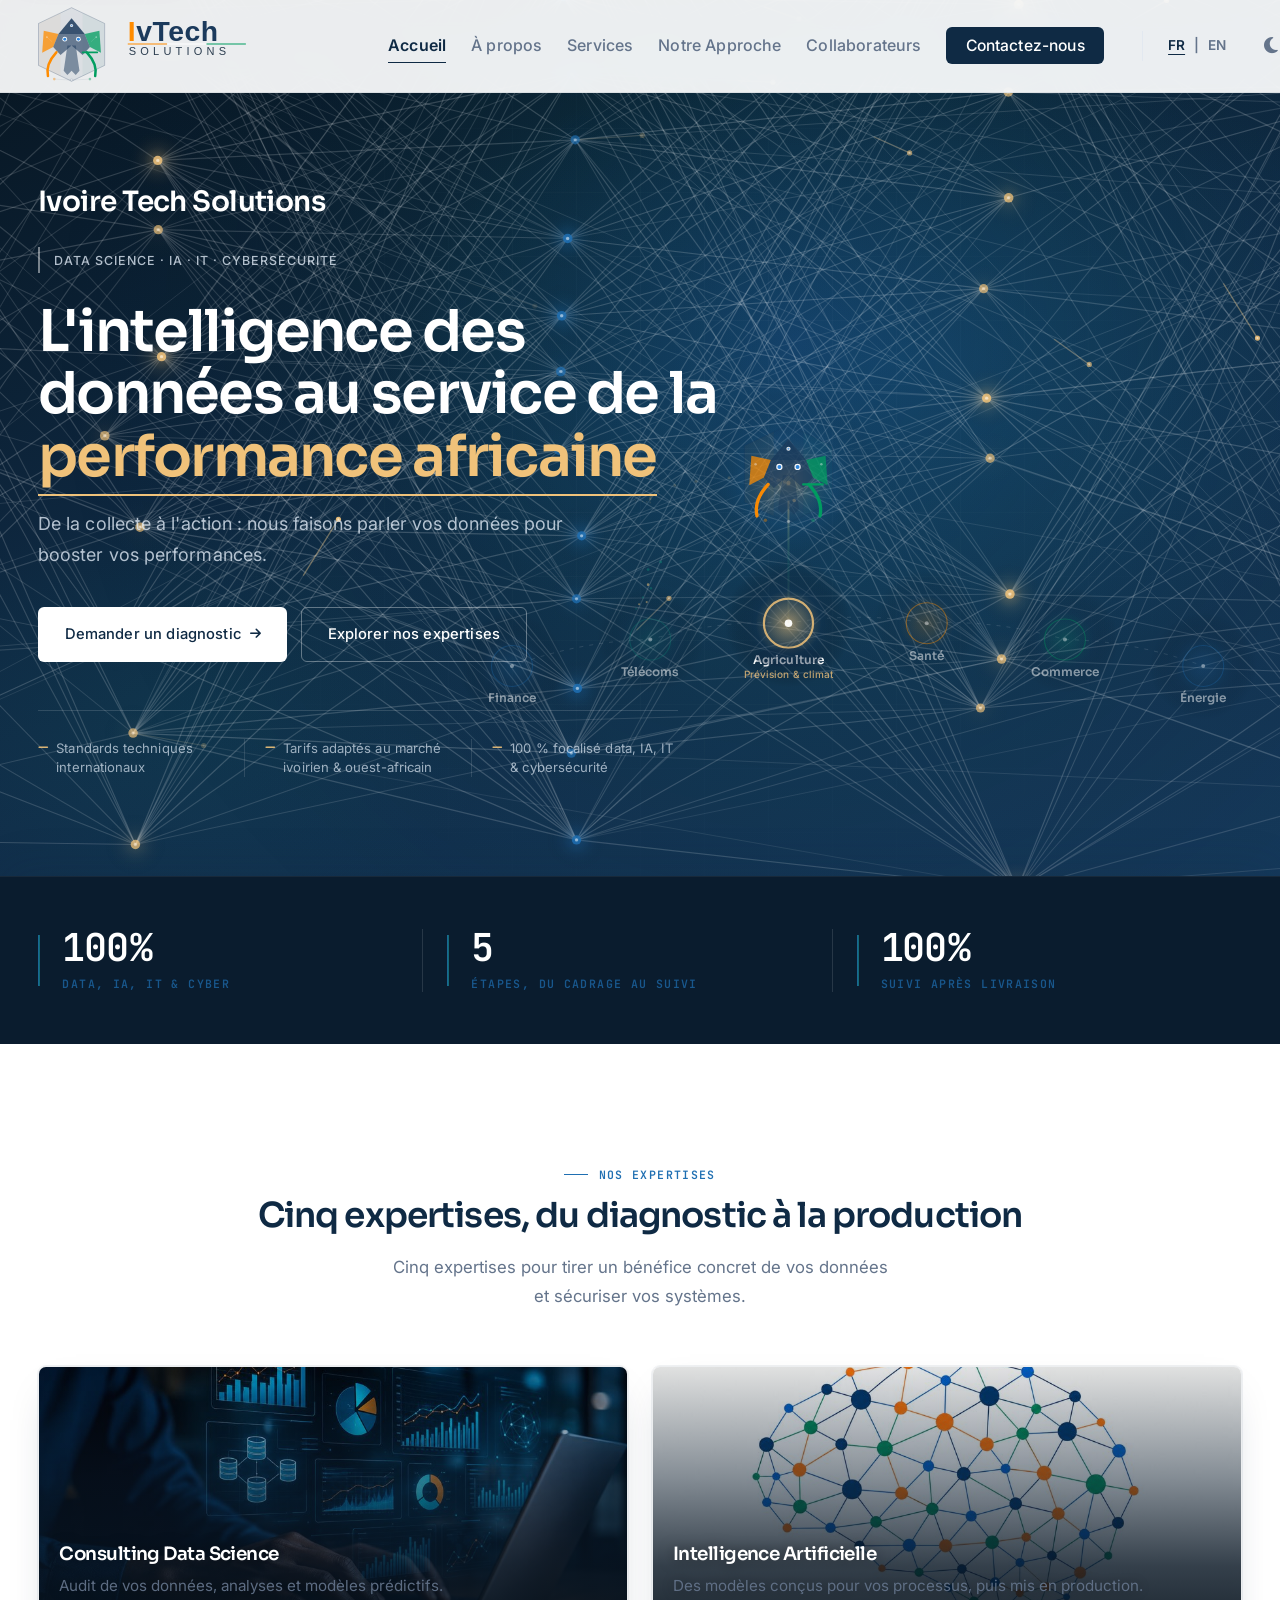
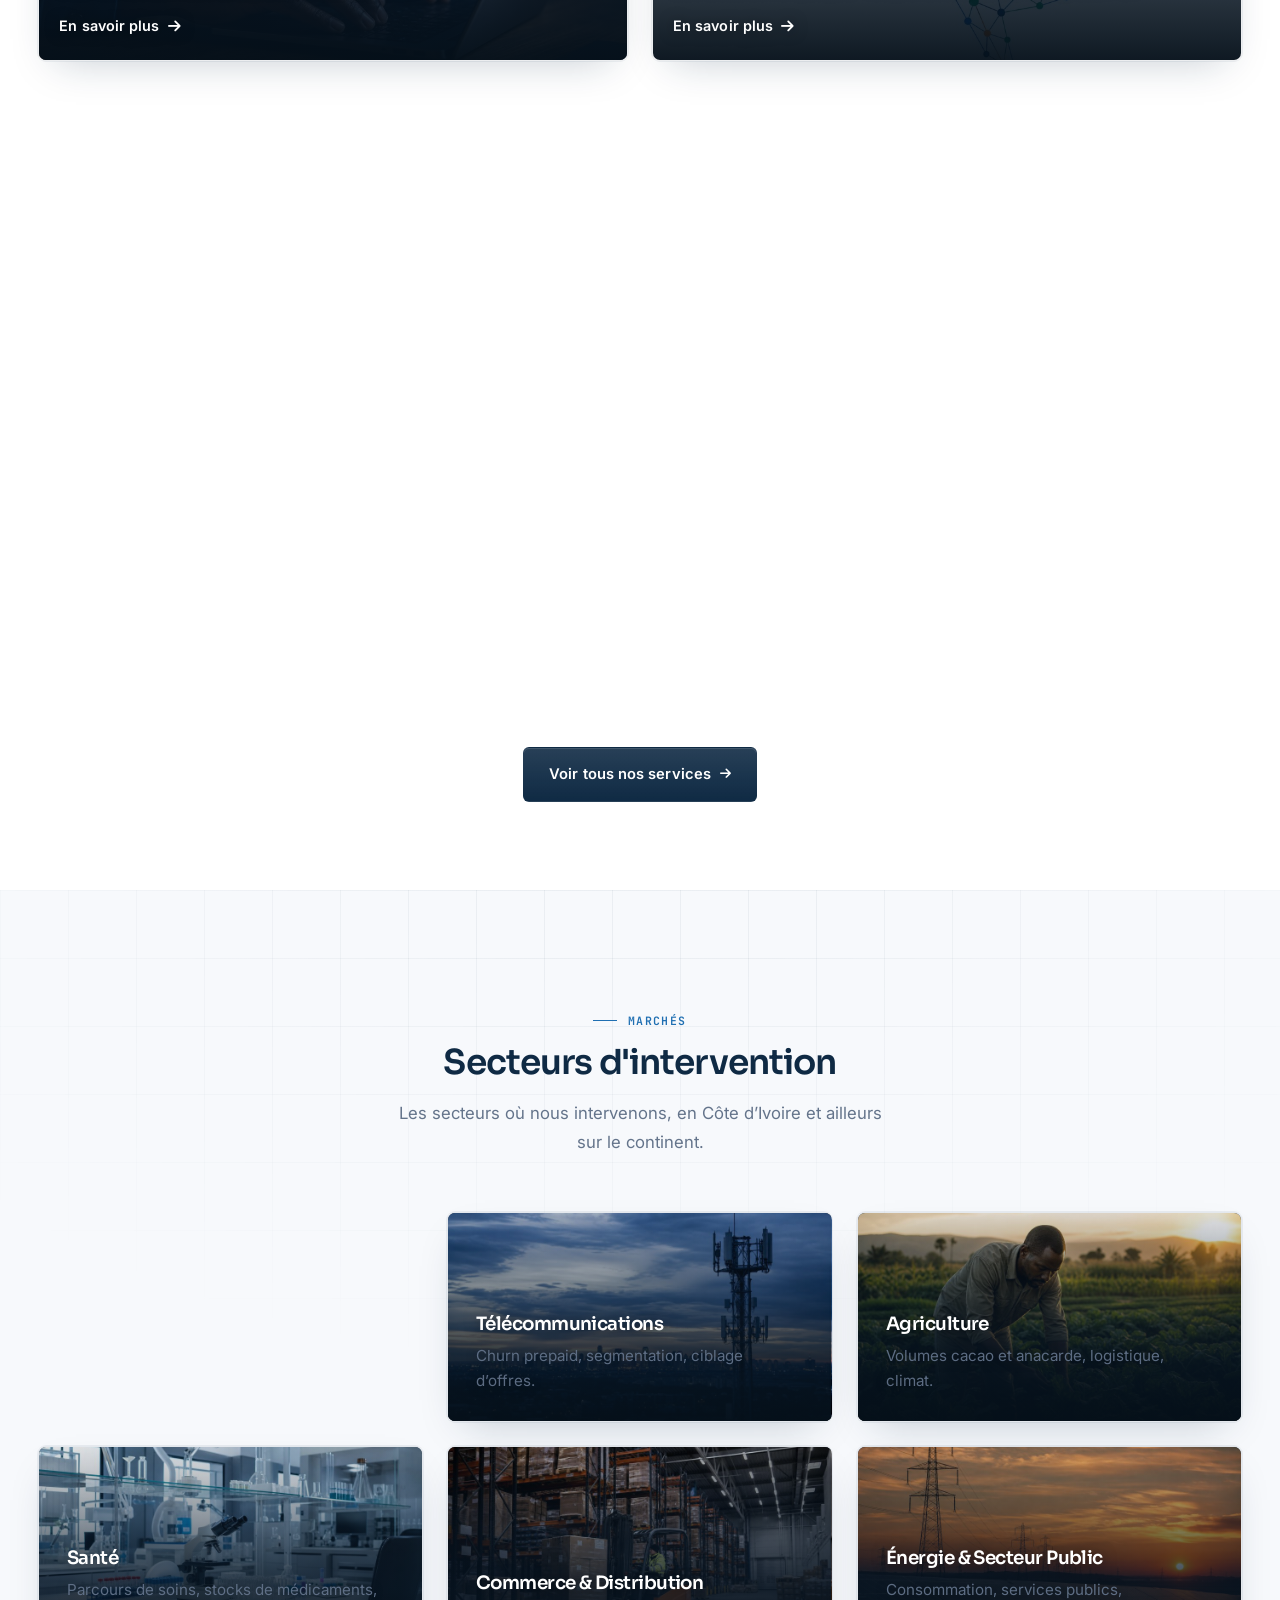
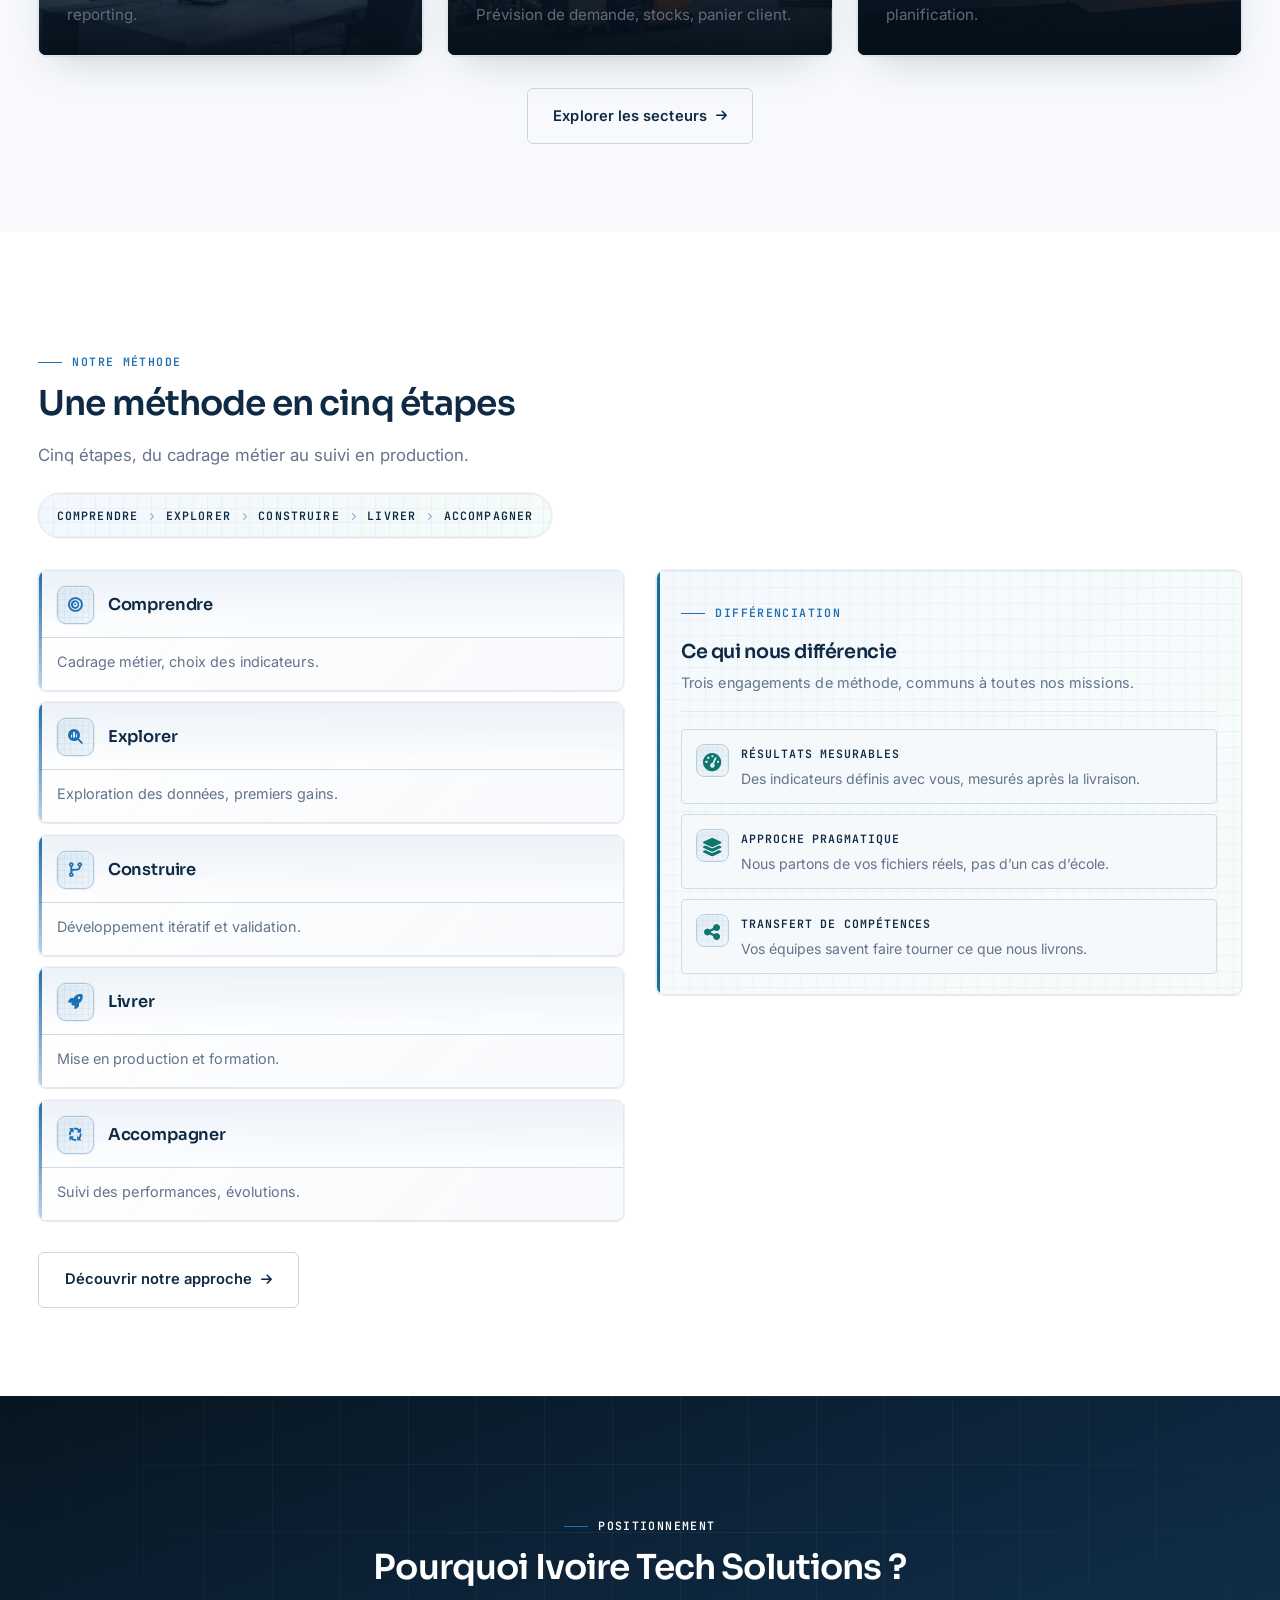
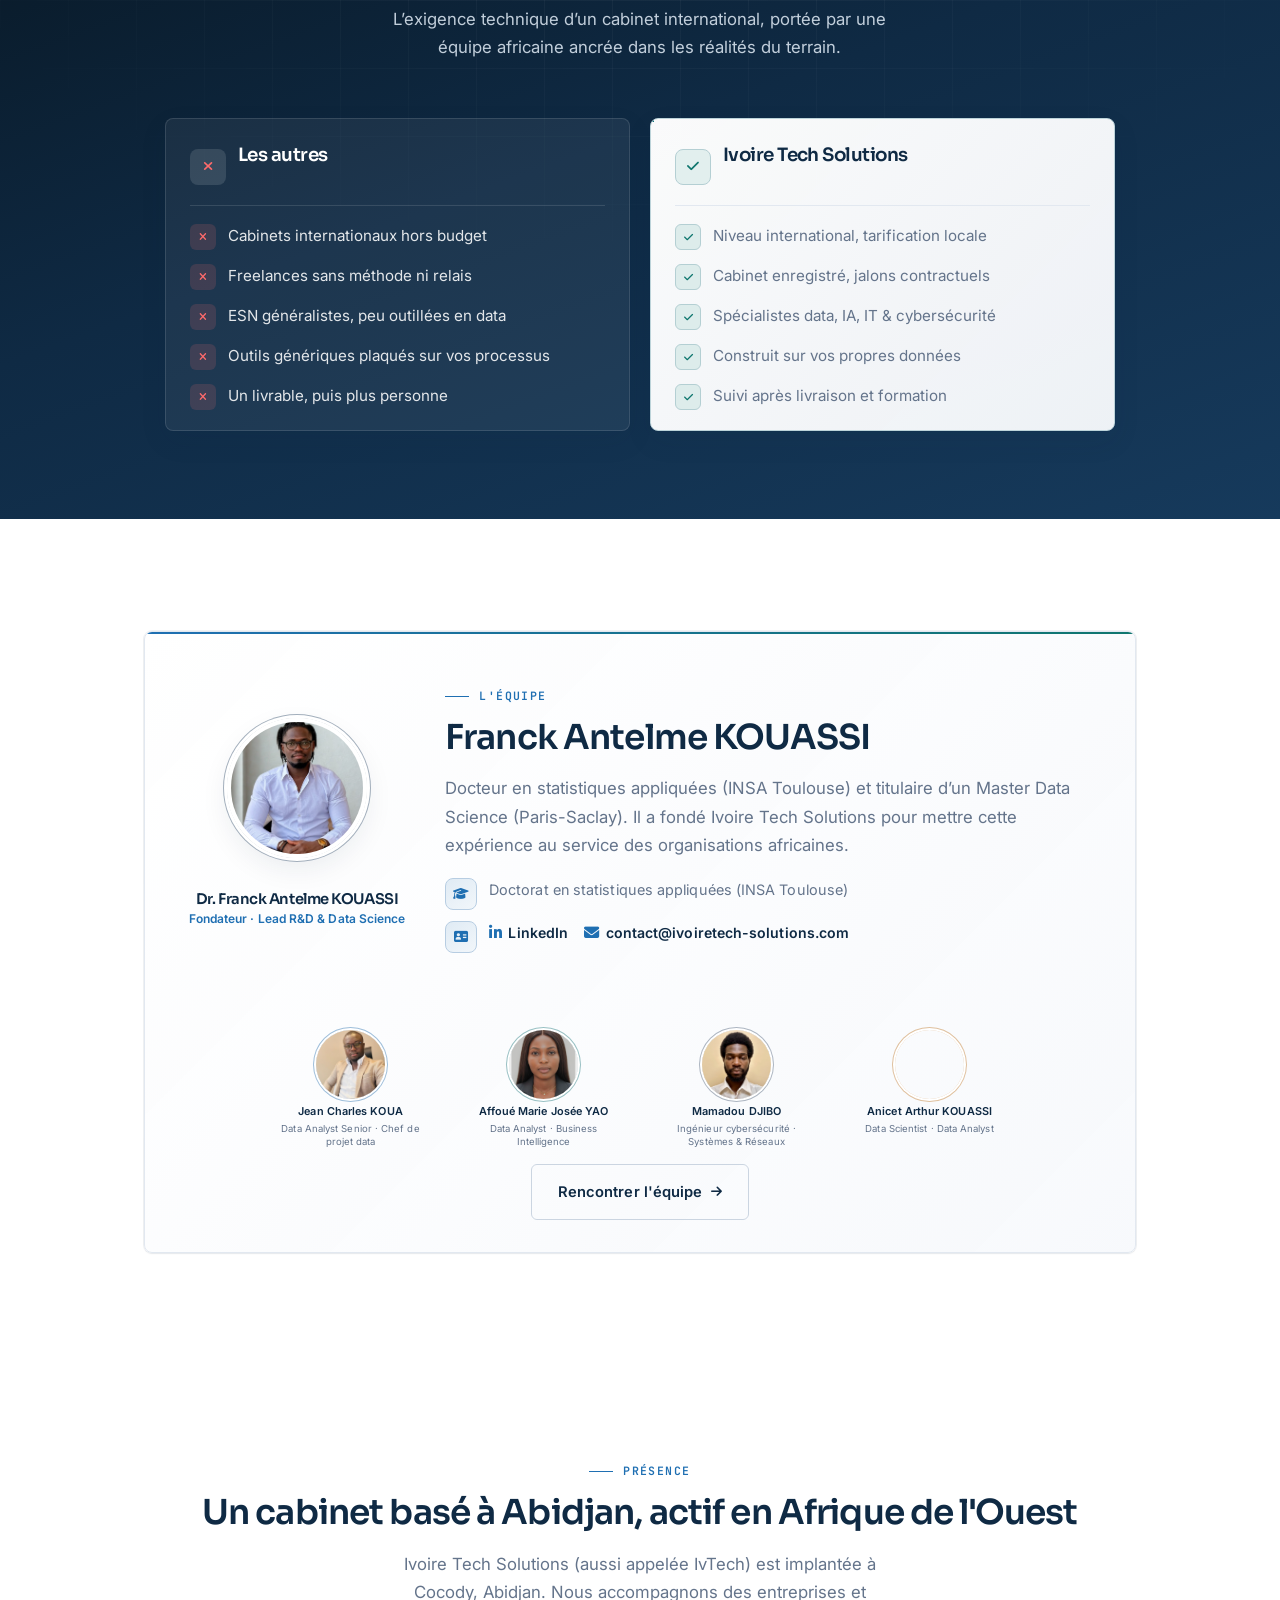
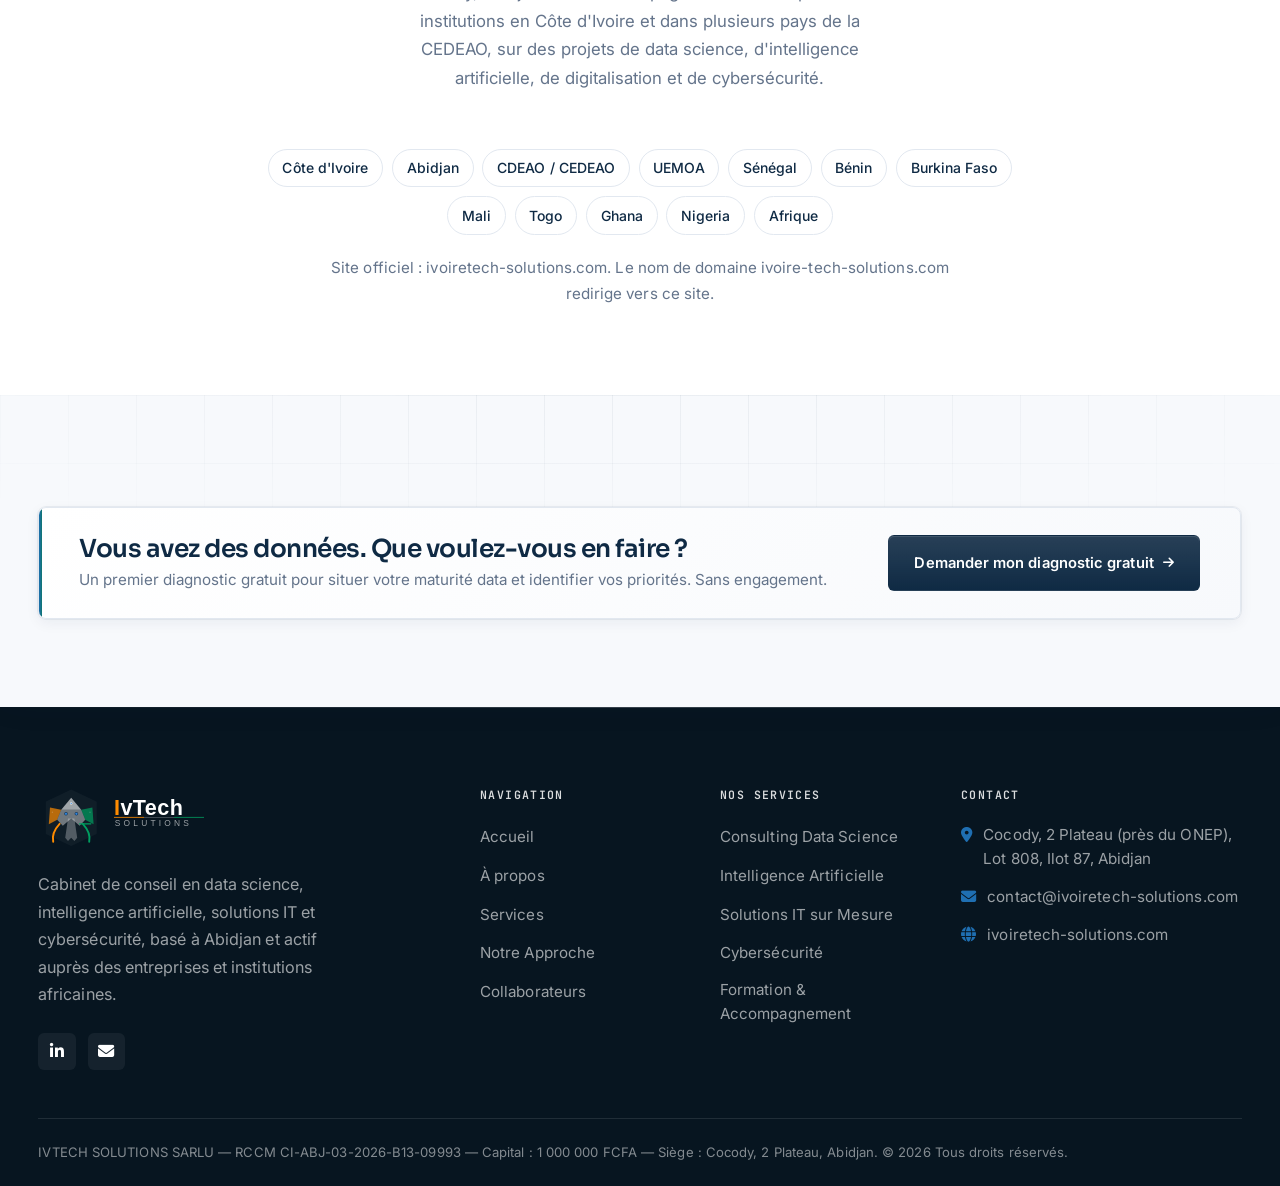
==== commit b67c9c8d: "Restore the homepage presence section with intervention zones. Bring back the Abidjan and West Afric" ====
--- a/index.html
+++ b/index.html
@@ -584,6 +584,31 @@
                 </div>
             </section>
 
+            <section class="section bg-white" id="presence">
+                <div class="container">
+                    <div class="section__header" data-aos="fade-up">
+                        <span class="section__subtitle" data-i18n="geo_sub">Présence</span>
+                        <h2 class="section__title" data-i18n="geo_t">Un cabinet basé à Abidjan, actif en Afrique de l'Ouest</h2>
+                        <p class="section__description" data-i18n="geo_d">Ivoire Tech Solutions (aussi appelée IvTech) est implantée à Cocody, Abidjan. Nous accompagnons des entreprises et institutions en Côte d'Ivoire et dans plusieurs pays de la CEDEAO, sur des projets de data science, d'intelligence artificielle, de digitalisation et de cybersécurité.</p>
+                    </div>
+                    <ul class="geo-chips" aria-label="Zones d'intervention">
+                        <li>Côte d'Ivoire</li>
+                        <li>Abidjan</li>
+                        <li>CDEAO / CEDEAO</li>
+                        <li>UEMOA</li>
+                        <li>Sénégal</li>
+                        <li>Bénin</li>
+                        <li>Burkina Faso</li>
+                        <li>Mali</li>
+                        <li>Togo</li>
+                        <li>Ghana</li>
+                        <li>Nigeria</li>
+                        <li>Afrique</li>
+                    </ul>
+                    <p class="geo-sites" data-i18n="geo_sites">Site officiel : ivoiretech-solutions.com. Le nom de domaine ivoire-tech-solutions.com redirige vers ce site.</p>
+                </div>
+            </section>
+
             <!-- CTA final -->
             <section class="section bg-light home-section--cta">
                 <div class="container">
@@ -648,7 +673,7 @@
     <a href="#" class="scrollup" id="scroll-up" aria-label="Retour en haut"><i class="fas fa-arrow-up"></i></a>
 
     <script src="assets/js/security.js?v=20260822"></script>
-    <script src="assets/js/i18n.js?v=20260902-copy"></script>
+    <script src="assets/js/i18n.js?v=20260904-presence"></script>
     <script src="assets/js/main.js?v=20260823-clean"></script>
     <script src="assets/js/hero-animation.js?v=20260816-motion"></script>
 </body>
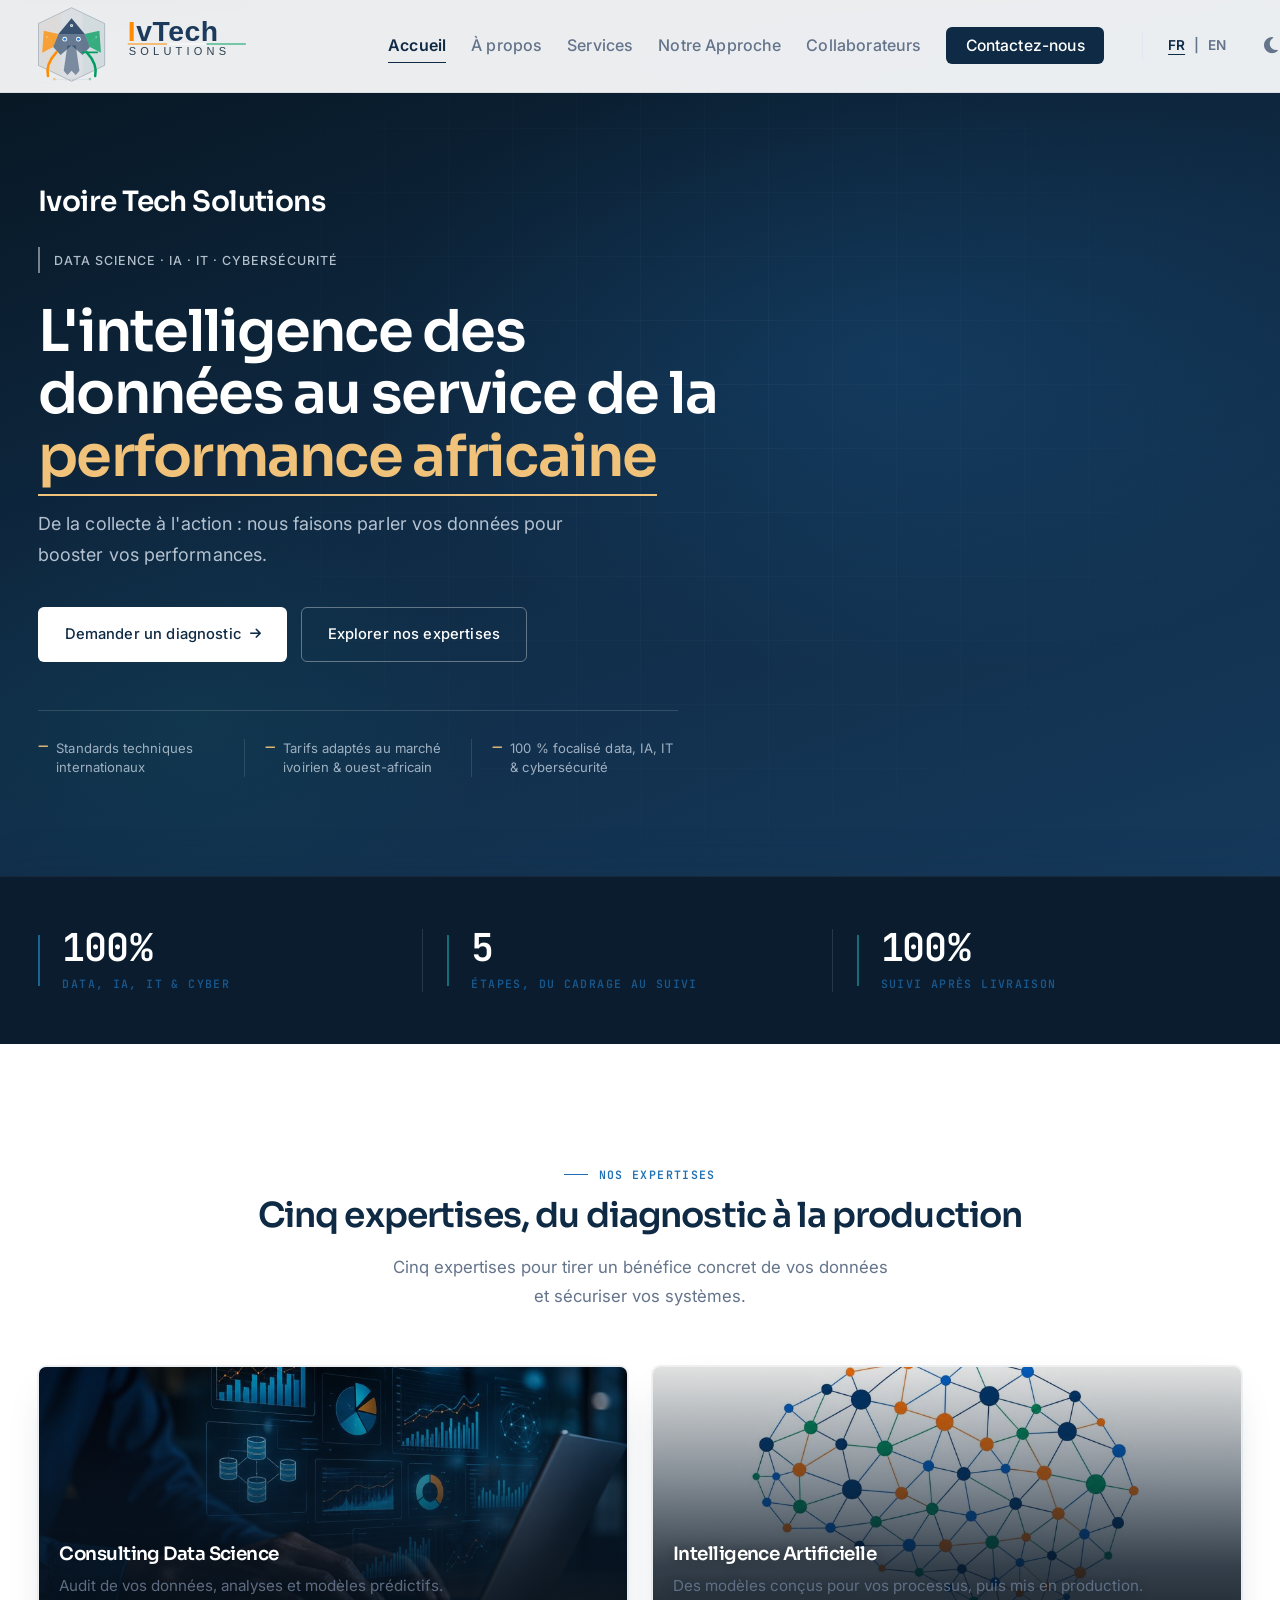
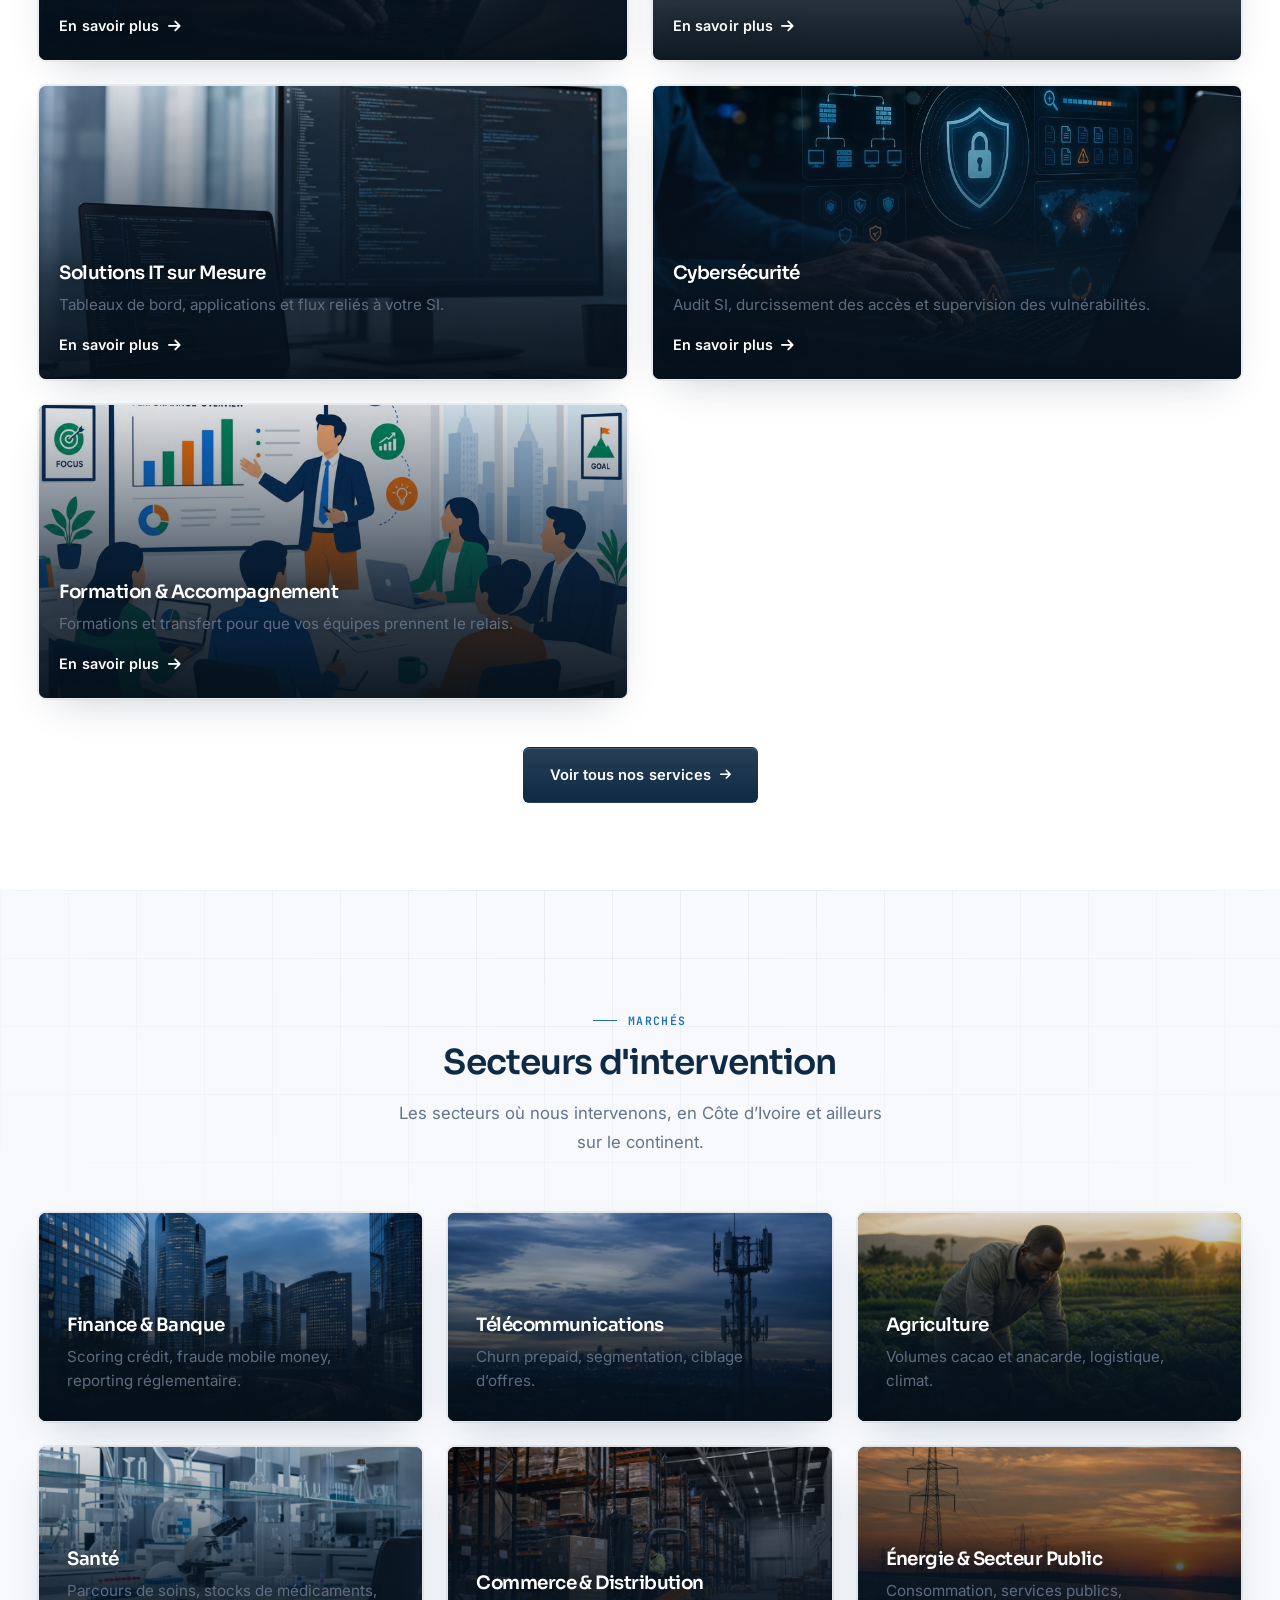
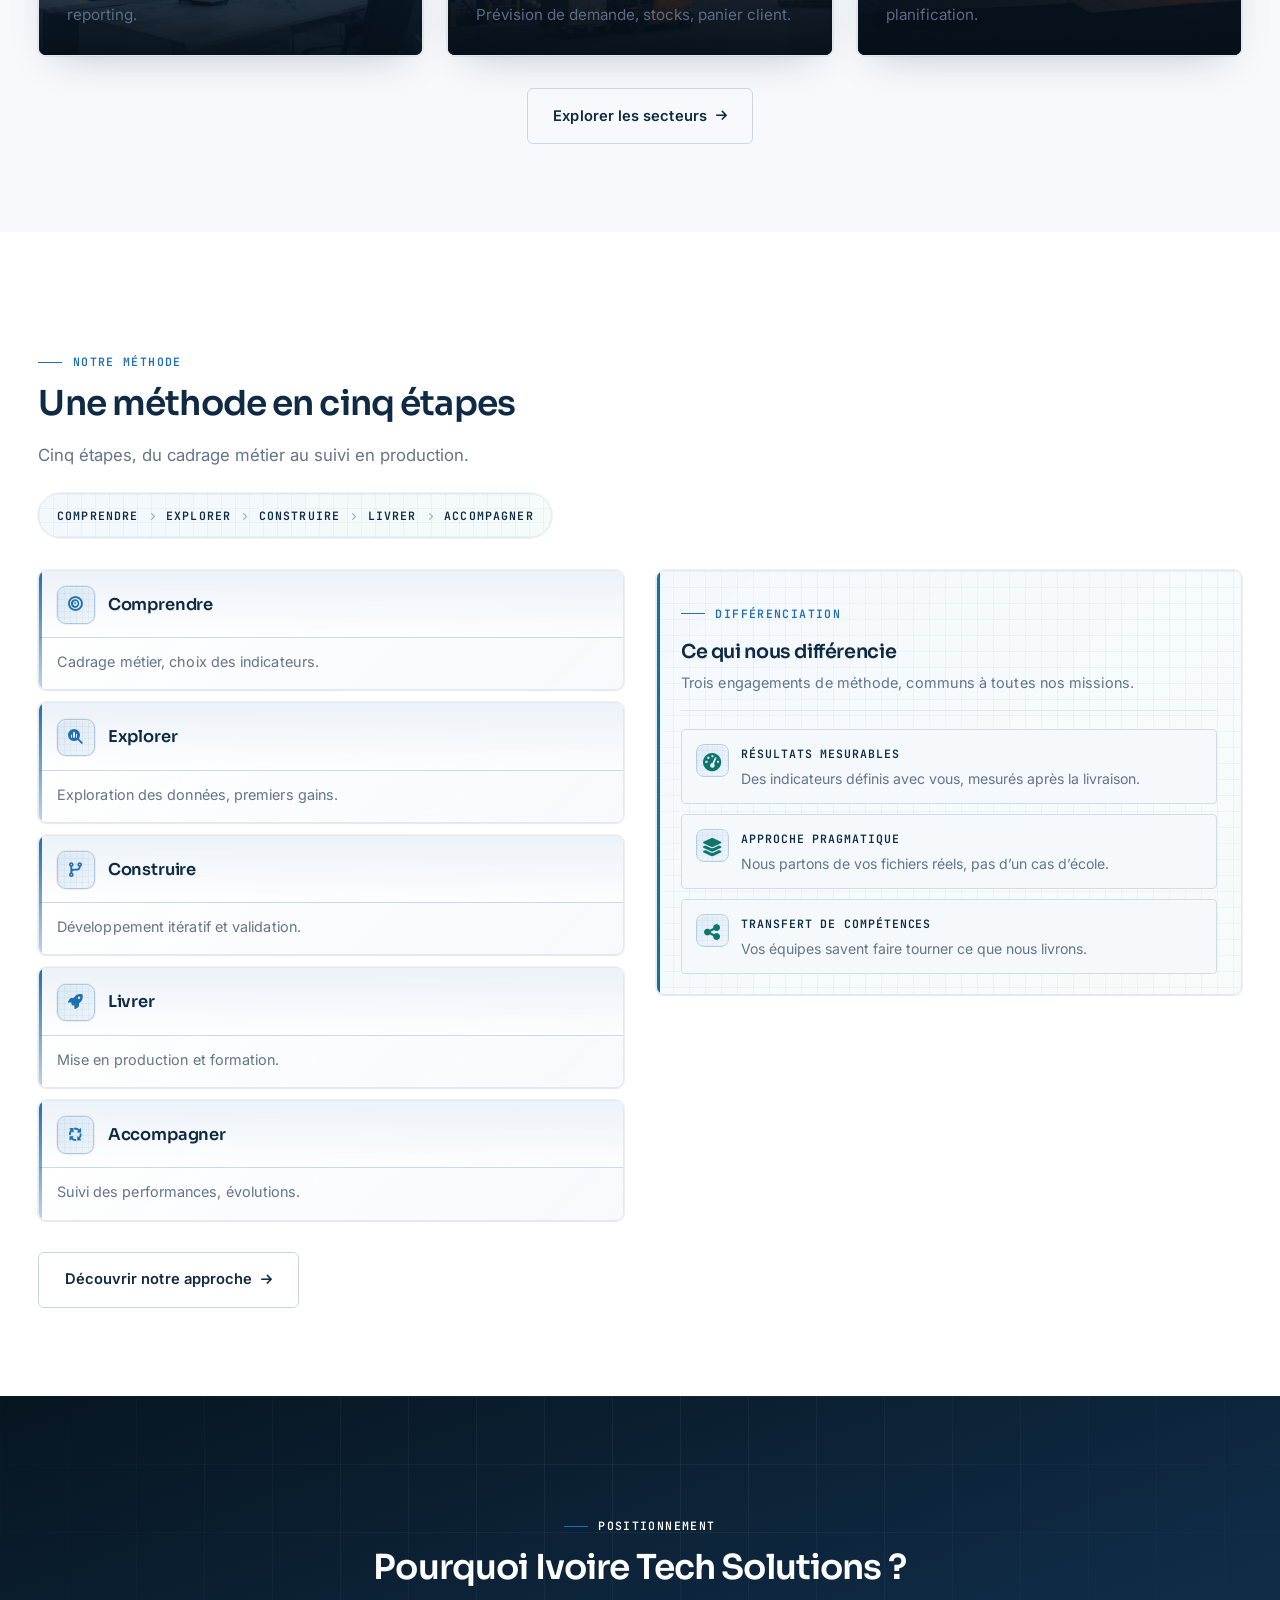
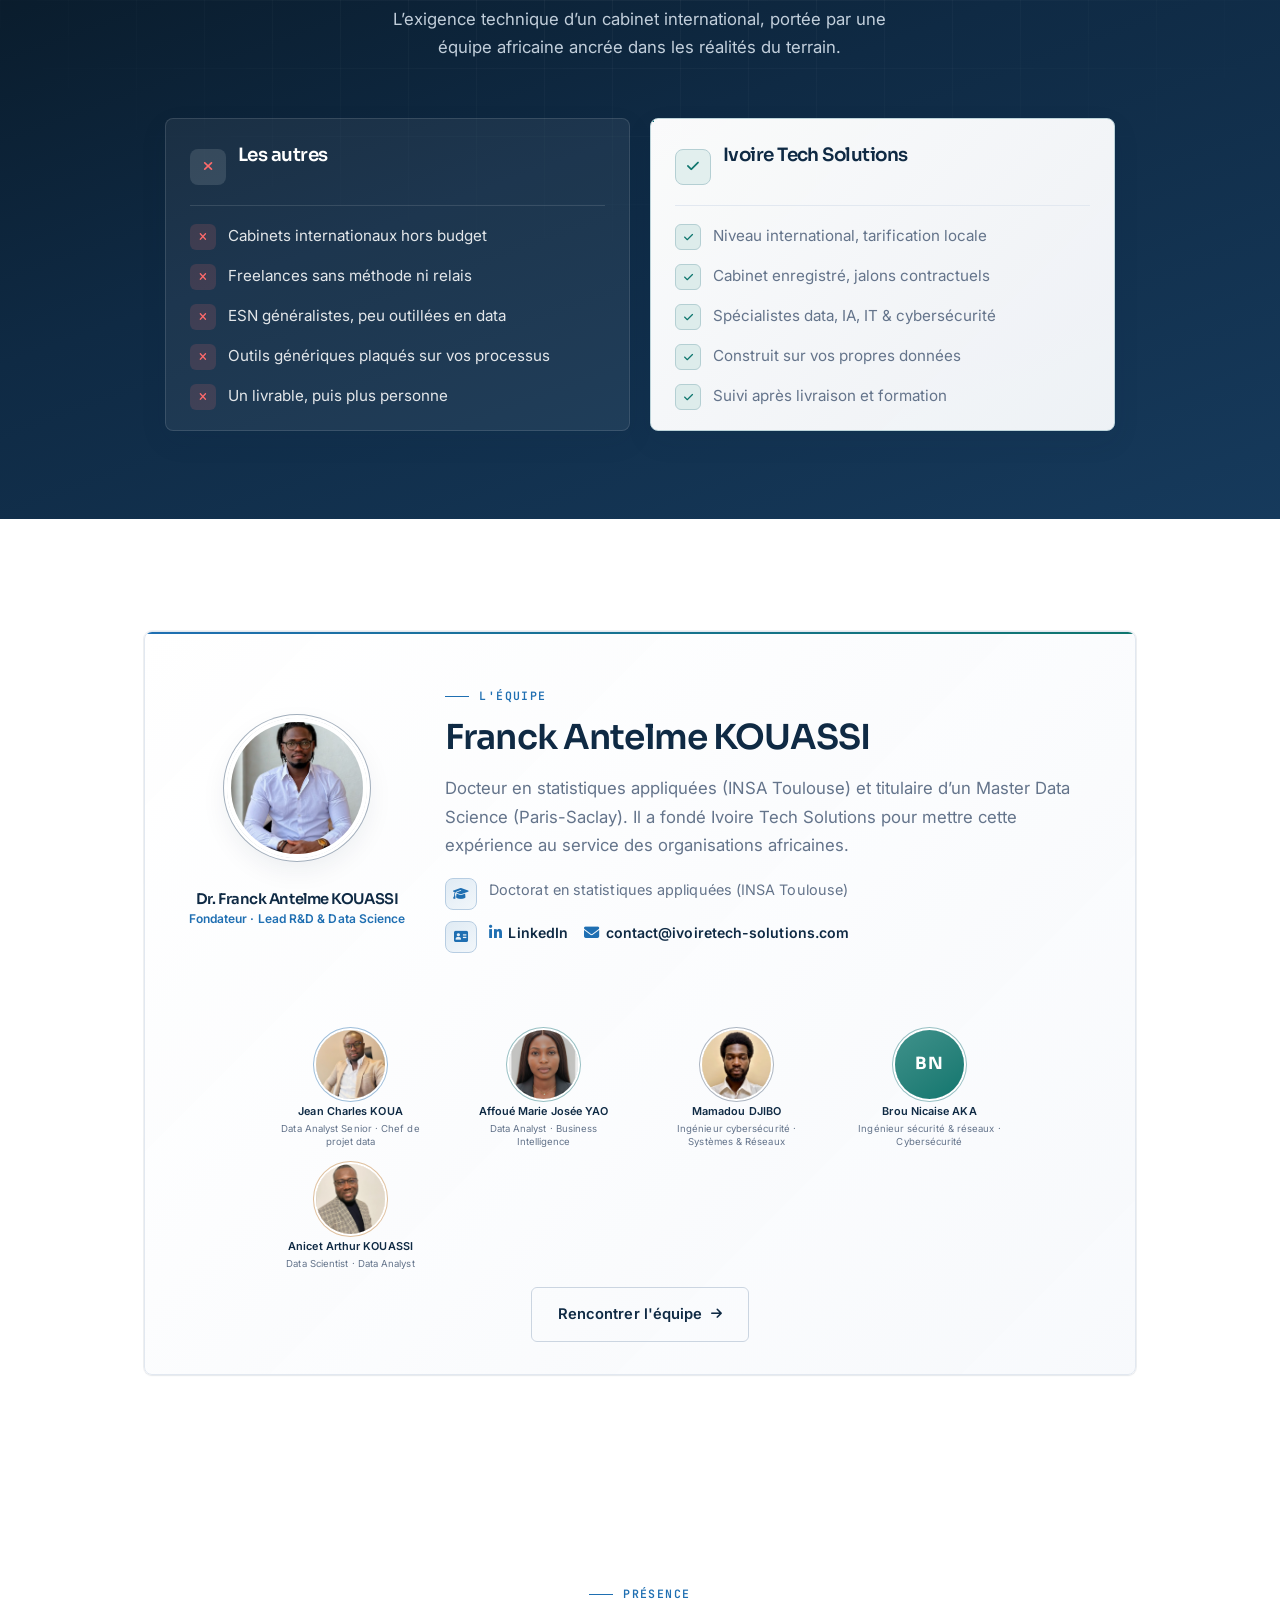
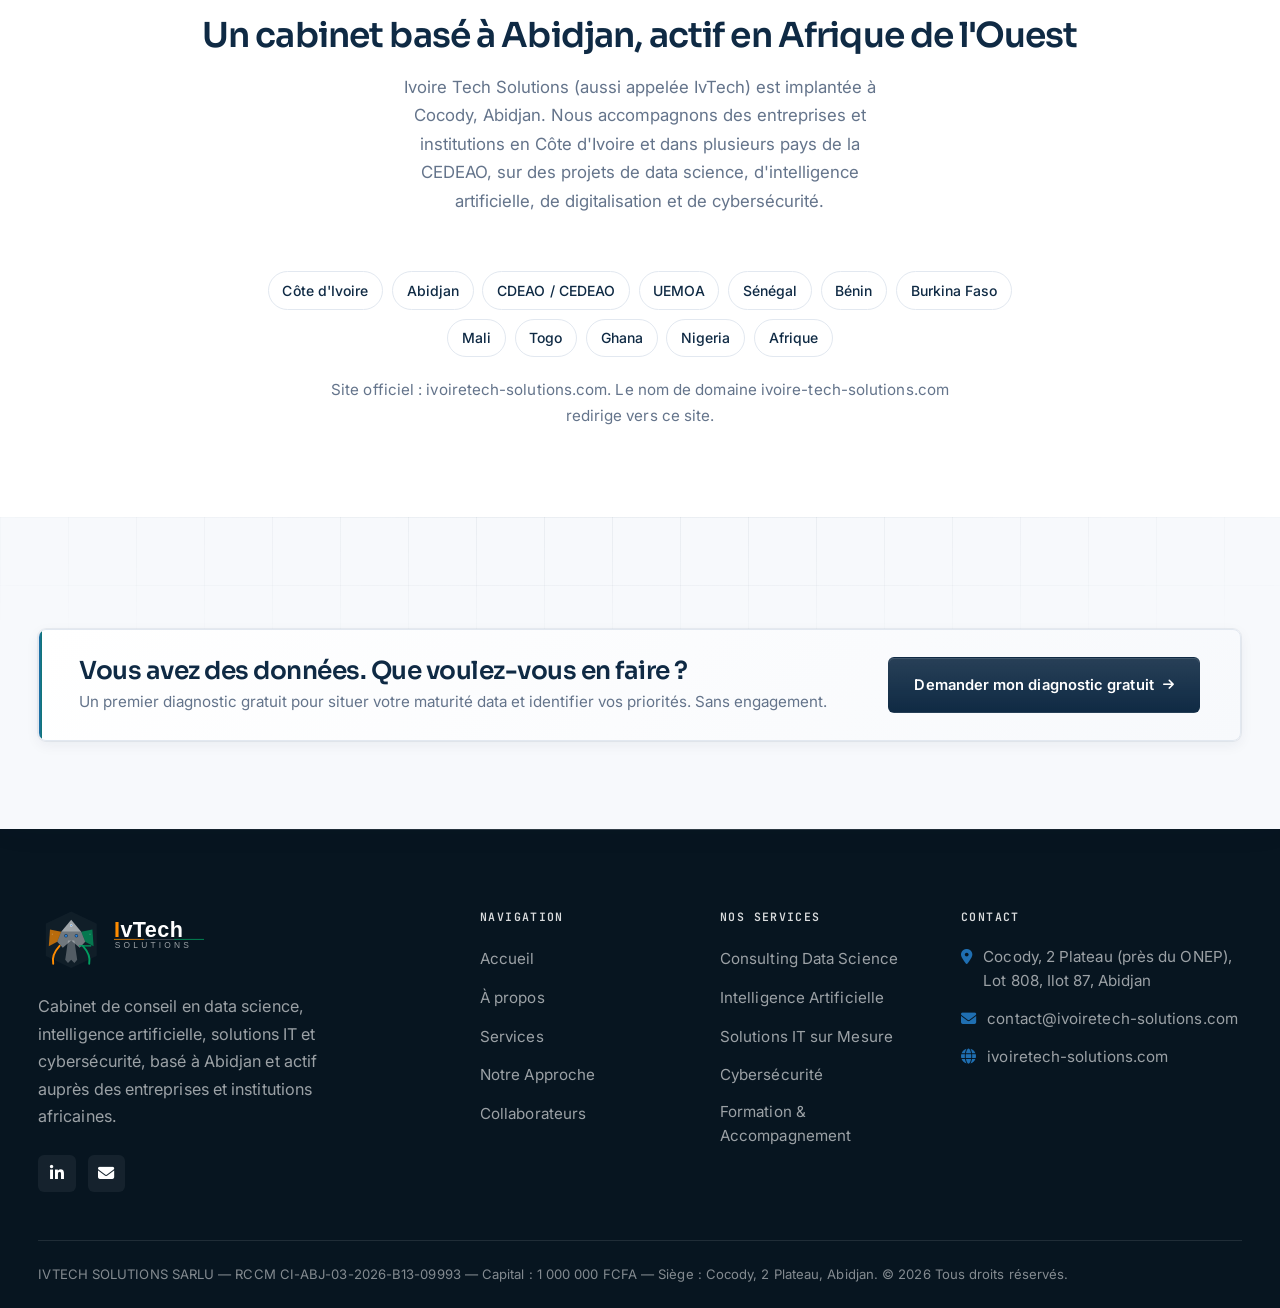
==== commit 265cf16c: "Add collaborator Brou Nicaise AKA to team pages. Profile, i18n, styling, CV PDF, and home roster car" ====
--- a/index.html
+++ b/index.html
@@ -52,7 +52,7 @@
     <link rel="stylesheet" href="https://cdnjs.cloudflare.com/ajax/libs/font-awesome/6.5.1/css/all.min.css">
 
     <!-- CSS -->
-    <link rel="stylesheet" href="assets/css/style.css?v=20260901-geo">
+    <link rel="stylesheet" href="assets/css/style.css?v=20261001-aka">
 
     <!-- Données structurées -->
     <script type="application/ld+json">
@@ -567,6 +567,13 @@
                                         <span class="home-team-mini__name">Mamadou DJIBO</span>
                                         <span class="home-team-mini__role" data-i18n="colab_djibo_role">Ingénieur cybersécurité · Systèmes &amp; Réseaux</span>
                                     </a>
+                                    <a href="collaborateurs.html#brou-nicaise-aka" class="home-team-mini home-team-mini--aka" title="Brou Nicaise AKA">
+                                        <span class="home-team-mini__avatar">
+                                            <img src="assets/colaborateurs/photo/photo-brou-nicaise-aka.jpg" alt="Brou Nicaise AKA" width="64" height="64" decoding="async" onerror="this.parentElement.innerHTML='<span class=&quot;avatar-fallback avatar-fallback--sm&quot;>BN</span>'">
+                                        </span>
+                                        <span class="home-team-mini__name">Brou Nicaise AKA</span>
+                                        <span class="home-team-mini__role" data-i18n="colab_aka_role">Ingénieur sécurité &amp; réseaux · Cybersécurité</span>
+                                    </a>
                                     <a href="collaborateurs.html#anicet-arthur-kouassi" class="home-team-mini home-team-mini--arthur" title="Anicet Arthur KOUASSI">
                                         <span class="home-team-mini__avatar">
                                             <img src="assets/colaborateurs/photo/Photo-KOUASSI-Anicet-Arthur.jpg" alt="Anicet Arthur KOUASSI" width="64" height="64" decoding="async" onerror="this.parentElement.innerHTML='<span class=&quot;avatar-fallback avatar-fallback--sm&quot;>AK</span>'">
@@ -673,7 +680,7 @@
     <a href="#" class="scrollup" id="scroll-up" aria-label="Retour en haut"><i class="fas fa-arrow-up"></i></a>
 
     <script src="assets/js/security.js?v=20260822"></script>
-    <script src="assets/js/i18n.js?v=20260904-presence"></script>
+    <script src="assets/js/i18n.js?v=20261001-aka"></script>
     <script src="assets/js/main.js?v=20260823-clean"></script>
     <script src="assets/js/hero-animation.js?v=20260816-motion"></script>
 </body>
--- a/assets/css/style.css
+++ b/assets/css/style.css
@@ -4559,6 +4559,7 @@
 .team-page .collab-profile--yao { --profile-accent: var(--green-color); }
 .team-page .collab-profile--djibo { --profile-accent: #475569; }
 .team-page .collab-profile--arthur { --profile-accent: var(--secondary-color); }
+.team-page .collab-profile--aka { --profile-accent: #0f766e; }
 
 .team-page .collab-profile--card::after {
     content: '';
@@ -6031,6 +6032,7 @@
 .home-page .home-team-mini--yao { --mini-accent: var(--green-color); }
 .home-page .home-team-mini--djibo { --mini-accent: #475569; }
 .home-page .home-team-mini--arthur { --mini-accent: var(--secondary-color); }
+.home-page .home-team-mini--aka { --mini-accent: #0f766e; }
 
 .home-page .home-team-mini:hover .home-team-mini__avatar {
     transform: scale(1.06);
